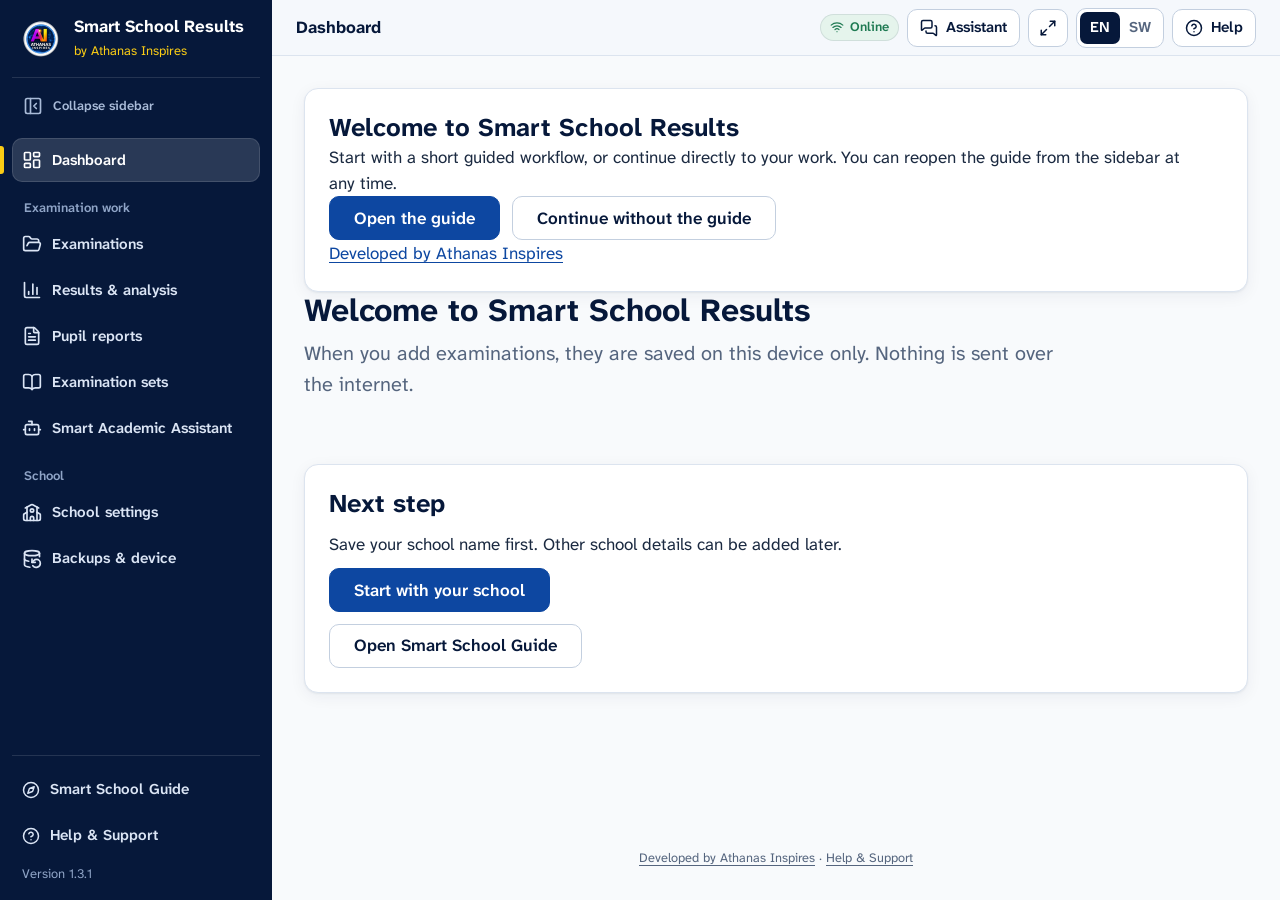
==== index.html @ 4a346f68 "Add files via upload" ====
<!doctype html>
<html lang="en">
  <head>
    <meta charset="UTF-8" />
    <meta name="viewport" content="width=device-width, initial-scale=1.0" />
    <meta name="description" content="Turn examination marks into accurate results, class analysis and printable pupil reports. Works offline; data stays on this device." />
    <meta name="theme-color" content="#06183A" />
    <link rel="icon" href="./favicon.svg" type="image/svg+xml" />
    <link rel="icon" href="./favicon-48x48.png" sizes="48x48" type="image/png" />
    <link rel="apple-touch-icon" href="./apple-touch-icon.png" />
    <title>Smart School Results by Athanas Inspires</title>
    <script type="module" crossorigin src="./assets/index-DyrQW8GM.js"></script>
    <link rel="modulepreload" crossorigin href="./assets/rolldown-runtime-COiEfhsA.js">
    <link rel="modulepreload" crossorigin href="./assets/jsx-runtime-CldxteV5.js">
    <link rel="modulepreload" crossorigin href="./assets/import-wrapper-prod-jtQInq1d.js">
    <link rel="modulepreload" crossorigin href="./assets/workspace-state-DauQl7Uv.js">
    <link rel="modulepreload" crossorigin href="./assets/preferences-nsOAQ93Y.js">
    <link rel="modulepreload" crossorigin href="./assets/text-DjQFmDVJ.js">
    <link rel="modulepreload" crossorigin href="./assets/useI18n-BalEWuts.js">
    <link rel="modulepreload" crossorigin href="./assets/chunk-OB3PAWPO-Cttlpxhf.js">
    <link rel="modulepreload" crossorigin href="./assets/createLucideIcon-DNdZxDmG.js">
    <link rel="modulepreload" crossorigin href="./assets/streams-OWVIGmXI.js">
    <link rel="modulepreload" crossorigin href="./assets/examination-policy-Co5eGCa9.js">
    <link rel="modulepreload" crossorigin href="./assets/subjects-BEHp22s2.js">
    <link rel="stylesheet" crossorigin href="./assets/index-9GU-KZ2e.css">
  <link rel="manifest" href="./manifest.webmanifest"></head>
  <body>
    <div id="root"></div>
    <noscript>Smart School Results needs JavaScript. Please enable it in your browser settings.</noscript>
  </body>
</html>
---- assets/index-9GU-KZ2e.css ----
@font-face{font-family:Atkinson Hyperlegible Next;font-style:normal;font-display:swap;font-weight:400;src:url(./atkinson-hyperlegible-next-latin-400-normal-FfmJh7DR.woff2)format("woff2"),url(./atkinson-hyperlegible-next-latin-400-normal-DPp7N0cD.woff)format("woff")}@font-face{font-family:Atkinson Hyperlegible Next;font-style:normal;font-display:swap;font-weight:600;src:url(./atkinson-hyperlegible-next-latin-600-normal-BBuhw47K.woff2)format("woff2"),url(./atkinson-hyperlegible-next-latin-600-normal-BhgCag5w.woff)format("woff")}@font-face{font-family:Atkinson Hyperlegible Next;font-style:normal;font-display:swap;font-weight:700;src:url(./atkinson-hyperlegible-next-latin-700-normal-Dpiyiu63.woff2)format("woff2"),url(./atkinson-hyperlegible-next-latin-700-normal-C2qZD_Q9.woff)format("woff")}:root{--color-ink:#06183a;--color-ink-soft:#0d47a1;--color-blue:#0d47a1;--color-blue-hover:#0a387e;--color-blue-tint:#e8f0fb;--color-paper:#f8fafc;--color-surface:#fff;--color-rule:#dce4ef;--color-rule-strong:#c3cfdf;--color-text:#1b2a41;--color-text-muted:#55657e;--color-margin:#facc15;--color-ok:#1e7a52;--color-ok-tint:#e5f4ec;--color-warn:#8f5208;--color-warn-tint:#fdf1de;--color-focus:#facc15;--font-sans:"Atkinson Hyperlegible Next", "Segoe UI", system-ui, -apple-system, sans-serif;--text-xs:.8125rem;--text-sm:.9375rem;--text-md:1.0625rem;--text-lg:1.25rem;--text-xl:1.5625rem;--text-2xl:2rem;--text-3xl:2.5rem;--leading-tight:1.2;--leading-body:1.55;--space-1:.25rem;--space-2:.5rem;--space-3:.75rem;--space-4:1rem;--space-5:1.5rem;--space-6:2rem;--space-7:3rem;--space-8:4rem;--radius-sm:6px;--radius-md:10px;--radius-lg:14px;--shadow-raised:0 1px 2px #14284b0f, 0 4px 16px #14284b0f;--shadow-overlay:0 12px 40px #14284b38;--motion-fast:.14s;--state-hover-bg:var(--color-blue-tint);--state-selected-border:var(--color-blue);--state-disabled-bg:#edf1f7;--state-disabled-text:var(--color-text-muted);--sidebar-width:272px;--header-height:56px;--content-max:1040px}*,:before,:after{box-sizing:border-box}html{-webkit-text-size-adjust:100%;-moz-text-size-adjust:100%;text-size-adjust:100%}body{background:var(--color-paper);min-height:100vh;color:var(--color-text);font-family:var(--font-sans);font-size:var(--text-md);line-height:var(--leading-body);-webkit-font-smoothing:antialiased;margin:0}h1,h2,h3,h4{color:var(--color-ink);line-height:var(--leading-tight);text-wrap:balance;margin:0;font-weight:700}p{text-wrap:pretty;margin:0}ul,ol{margin:0;padding:0}a{color:var(--color-blue);text-underline-offset:3px}a:hover{color:var(--color-blue-hover)}button{font:inherit}:focus-visible{outline:3px solid var(--color-focus);outline-offset:2px;border-radius:var(--radius-sm)}.visually-hidden{clip:rect(0 0 0 0);white-space:nowrap;border:0;width:1px;height:1px;margin:-1px;padding:0;overflow:hidden;position:absolute!important}.btn{justify-content:center;align-items:center;gap:var(--space-2);min-height:44px;padding:0 var(--space-5);border-radius:var(--radius-md);font-size:var(--text-md);cursor:pointer;white-space:nowrap;border:1px solid #0000;font-weight:600;line-height:1;text-decoration:none;display:inline-flex}.btn svg{flex:none}.btn-primary{background:var(--color-blue);color:#fff}.btn-primary:hover{background:var(--color-blue-hover);color:#fff}.btn-secondary{background:var(--color-surface);border-color:var(--color-rule-strong);color:var(--color-ink)}.btn-secondary:hover{border-color:var(--color-blue);color:var(--color-blue)}.btn-quiet{color:var(--color-ink);padding:0 var(--space-3);background:0 0}.btn-quiet:hover{background:var(--color-blue-tint);color:var(--color-ink)}.btn[disabled]{opacity:.55;cursor:not-allowed}.panel{background:var(--color-surface);border:1px solid var(--color-rule);border-radius:var(--radius-lg);padding:var(--space-5)}.panel-title{font-size:var(--text-lg);margin-bottom:var(--space-3)}.muted{color:var(--color-text-muted)}.tick-list{gap:var(--space-3);list-style:none;display:grid}.tick-list li{gap:var(--space-3);grid-template-columns:22px 1fr;align-items:start;display:grid}.tick-list svg{color:var(--color-blue);margin-top:3px}.badge{font-size:var(--text-xs);white-space:nowrap;border-radius:999px;align-items:center;gap:6px;padding:3px 10px;font-weight:600;display:inline-flex}.badge-ok{background:var(--color-ok-tint);color:var(--color-ok)}.badge-warn{background:var(--color-warn-tint);color:var(--color-warn)}.badge-planned{color:var(--color-text-muted);background:#edf1f7}.badge-info{background:var(--color-blue-tint);color:var(--color-blue-hover)}@media (prefers-reduced-motion:reduce){*,:before,:after{transition-duration:.01ms!important;animation-duration:.01ms!important}}.form-section{gap:var(--space-4);display:grid}.form-section+.form-section{margin-top:var(--space-5)}.form-section__intro{color:var(--color-text-muted);font-size:var(--text-sm);max-width:68ch;margin-top:calc(var(--space-2) * -1)}.form-grid{gap:var(--space-4);grid-template-columns:repeat(auto-fit,minmax(220px,1fr));display:grid}.field{align-content:start;gap:6px;min-width:0;display:grid}.field__label{font-weight:600;font-size:var(--text-sm);color:var(--color-ink)}.field__optional{color:var(--color-text-muted);font-weight:400}.field__hint{font-size:var(--text-xs);color:var(--color-text-muted)}.field__error{font-size:var(--text-xs);color:#b42318;font-weight:600}.input{border:1px solid var(--color-rule-strong);border-radius:var(--radius-md);background:var(--color-surface);width:100%;min-height:44px;color:var(--color-text);font:inherit;font-size:var(--text-md);padding:10px 12px}textarea.input{resize:vertical;min-height:88px;line-height:1.45}.input:hover{border-color:var(--color-blue)}.input:focus-visible{outline:3px solid var(--color-focus);outline-offset:0;border-color:var(--color-blue)}.input[aria-invalid=true]{background:#fff8f7;border-color:#b42318}.choice-row{gap:var(--space-2);flex-wrap:wrap;display:flex}.choice{align-items:center;gap:var(--space-2);min-height:44px;padding:0 var(--space-4);border:1px solid var(--color-rule-strong);border-radius:var(--radius-md);background:var(--color-surface);cursor:pointer;font-weight:600;font-size:var(--text-sm);display:inline-flex}.choice:has(input:checked){border-color:var(--color-blue);background:var(--color-blue-tint);color:var(--color-ink)}.choice input{accent-color:var(--color-blue);width:18px;height:18px;margin:0}.btn-danger{color:#fff;background:#b42318}.btn-danger:hover{color:#fff;background:#912018}.btn-small{min-height:36px;padding:0 var(--space-3);font-size:var(--text-sm)}.form-actions{gap:var(--space-3);flex-wrap:wrap;align-items:center;display:flex}.notice{gap:var(--space-3);padding:var(--space-3) var(--space-4);border-radius:var(--radius-md);font-size:var(--text-sm);align-items:flex-start;display:flex}.notice svg{flex:none;margin-top:2px}.notice-error{color:#912018;background:#fef3f2;border:1px solid #fecdca}.notice-ok{background:var(--color-ok-tint);color:var(--color-ok)}.notice-info{background:var(--color-blue-tint);color:var(--color-ink)}.stack{gap:var(--space-5);display:grid}.chip{text-align:left;min-height:44px;padding:var(--space-2) var(--space-4);border:1px solid var(--color-rule-strong);background:var(--color-surface);color:var(--color-ink);font-weight:600;font-size:var(--text-sm);cursor:pointer;border-radius:999px;justify-content:center;align-items:center;display:inline-flex}.assistant__suggestions .chip{min-height:36px;font-size:var(--text-xs)}.chip:hover{border-color:var(--color-blue)}.chip[aria-pressed=true]{background:var(--color-blue);border-color:var(--color-blue);color:#fff}.notice-warn{background:var(--color-warn-tint);color:var(--color-warn)}@media screen{.btn,.chip,.choice,.input,.cell-input{transition:background-color .12s,border-color .12s,color .12s,box-shadow .12s}.btn-primary:not(:disabled):is(:hover,:focus-visible),.btn-danger:not(:disabled):is(:hover,:focus-visible){box-shadow:0 2px 6px #14284b29}.btn-secondary:not(:disabled):is(:hover,:focus-visible){background:var(--color-blue-tint);border-color:var(--color-blue);color:var(--color-ink)}.panel{box-shadow:var(--shadow-raised)}.badge{box-shadow:inset 0 0 0 1px #14284b1a}.chip[aria-pressed=true]{box-shadow:inset 0 0 0 1px}.choice:has(input:checked){box-shadow:inset 0 0 0 1px}.input:is(:disabled,[readonly]),.btn:disabled{opacity:1;border-color:var(--color-rule-strong);color:var(--color-text-muted);box-shadow:none;background:#edf1f7}.input:disabled,.btn:disabled{cursor:not-allowed}.input[readonly]{cursor:default}.input[aria-invalid=true],.cell-input[aria-invalid=true]{box-shadow:inset 3px 0 #b42318}.notice-error,.notice-warn{box-shadow:inset 3px 0}.data-table tbody tr:is(:hover,:focus-within) td{background-color:var(--color-blue-tint)}}@media screen and (prefers-reduced-motion:reduce){.btn,.chip,.choice,.input,.cell-input,.sidebar__link,.sidebar__guide,.sidebar__toggle{transition:none!important}}@media screen{.sidebar__byline{color:#facc15;font-size:var(--text-xs);margin-top:.3rem}.sidebar__brand .product-brand{object-fit:contain;flex:0 0 42px}.btn-primary{color:#fff;background:#0d47a1;border-color:#0d47a1}.input:focus-visible,.cell-input:focus-visible{outline-offset:2px;outline:2px solid #0d47a1}.sidebar__link.active,.sidebar__guide.active{background:#0d47a1}}.school-heading-line-wrap{min-width:0;max-width:100%}.school-heading-line{white-space:nowrap;min-width:0;max-width:100%;display:block;overflow-wrap:normal!important}.backup-export-caution{color:var(--color-text-muted);margin-top:.3rem;font-weight:400;display:block}@media (prefers-reduced-motion:reduce){.spin{animation:none!important}}@media screen{:is(.btn,.chip,.choice,.analysis__tab,.language-switch__option,.exam-context__reports>summary,.sidebar__link,.sidebar__guide,.sidebar__toggle){touch-action:manipulation;-webkit-tap-highlight-color:transparent}:is(.analysis__tab,.language-switch__option){transition:background-color var(--motion-fast) ease,border-color var(--motion-fast) ease,color var(--motion-fast) ease}:is(.btn,.chip,.language-switch__option):not(:disabled):active{transform:translateY(1px)}.btn-quiet:not(:disabled):active,.analysis__tab:active{background:var(--state-hover-bg)}.sidebar__link:active,.sidebar__guide:active,.sidebar__toggle:active{background:#ffffff29}.language-switch__option:not([aria-pressed=true]):hover{background:var(--state-hover-bg);color:var(--color-ink)}.chip[aria-pressed=true]:not(:disabled):hover{background:var(--color-blue-hover);border-color:var(--color-blue-hover);color:#fff}.analysis__tab:not([aria-selected=true]):hover{border-bottom-color:var(--color-rule-strong)}.analysis__tab:focus-visible{outline-offset:-3px}.exam-context__reports[open]>summary,.app-header__more-toggle[aria-expanded=true]{background:var(--state-hover-bg);border-color:var(--state-selected-border)}:is(.chip,.analysis__tab,.language-switch__option):disabled{background:var(--state-disabled-bg);border-color:var(--color-rule-strong);color:var(--state-disabled-text);box-shadow:none;cursor:not-allowed}.choice:has(input:disabled){background:var(--state-disabled-bg);border-color:var(--color-rule-strong);color:var(--state-disabled-text);box-shadow:none;cursor:not-allowed}.btn[aria-busy=true]{cursor:progress}.language-switch__option:focus-visible{outline-offset:1px}}@media screen and (prefers-reduced-motion:reduce){:is(.btn,.chip,.language-switch__option):active{transform:none!important}:is(.analysis__tab,.language-switch__option){transition:none!important}}@media screen{.disclosure-marker>summary{list-style:none}.disclosure-marker>summary::-webkit-details-marker{display:none}.disclosure-marker>summary:before{content:"";width:.5rem;height:.5rem;transition:transform var(--motion-fast) ease;border-bottom:2px solid;border-right:2px solid;flex:none;margin-right:.15rem;transform:rotate(-45deg)}.disclosure-marker[open]>summary:before{transform:rotate(45deg)}}@media screen and (prefers-reduced-motion:reduce){.disclosure-marker>summary:before{transition:none!important}}@media print{:is(.report__table,.academic-table,.sheet-table,.master-table,.master-analysis-table,.results-table) :is(th,td){overflow-wrap:break-word;-webkit-hyphens:none;hyphens:none;word-break:normal}:is(.report__table,.academic-table,.sheet-table,.master-table,.master-analysis-table,.results-table) :is(td.num,td.rank,td.grade,td.position,td.sn){white-space:nowrap}}.danger-zone{margin-top:var(--space-5);border:1px solid #dcbbbb}.danger-zone>h2{color:#912c27}.danger-zone__option{border-top:1px solid var(--color-border);padding-top:var(--space-4);margin-top:var(--space-4);gap:var(--space-3);display:grid}.danger-zone__option .btn{white-space:normal;text-align:left;justify-self:start}.reset-dialog{width:min(680px,100%);max-height:calc(100dvh - 2rem);overflow-y:auto}.reset-dialog__content{gap:var(--space-3);min-width:0;display:grid}.reset-summary{gap:.3rem;display:grid}.reset-summary>div{justify-content:space-between;gap:1rem;display:flex}.reset-summary dd{margin:0;font-weight:700}.reset-ack{align-items:flex-start;gap:.7rem;display:flex}.reset-ack input{flex:none;width:1.2rem;height:1.2rem;margin-top:.3rem}.reset-dialog .form-actions{background:var(--color-surface);padding:.7rem 0;position:sticky;bottom:0}.reset-dialog .btn{white-space:normal}.workspace-block{align-content:center;justify-items:start;gap:1rem;max-width:680px;min-height:100dvh;margin:auto;padding:2rem;display:grid}@media print{.danger-zone,.reset-notice{display:none!important}}.help-layer{z-index:50;position:fixed;inset:0}.help-layer__backdrop{background:#14284b59;position:absolute;inset:0}.help-panel{background:var(--color-surface);width:min(420px,100%);box-shadow:var(--shadow-overlay);padding:var(--space-5);align-content:start;gap:var(--space-5);animation:.16s ease-out help-in;display:grid;position:absolute;top:0;bottom:0;right:0;overflow-y:auto}.help-panel__header{justify-content:space-between;align-items:center;display:flex}.help-panel__header h2{font-size:var(--text-xl)}.help-panel__close{min-height:40px}.help-panel__section{gap:var(--space-3);padding-top:var(--space-4);border-top:1px solid var(--color-rule);display:grid}.help-panel__section h3{font-size:var(--text-md)}@keyframes help-in{0%{opacity:0;transform:translate(24px)}}.confirm-layer{padding:var(--space-4);place-items:center;display:grid}.confirm-dialog{background:var(--color-surface);border-radius:var(--radius-lg);width:min(480px,100%);box-shadow:var(--shadow-overlay);padding:var(--space-5);gap:var(--space-3);display:grid;position:relative}.confirm-dialog h2{font-size:var(--text-xl)}.confirm-dialog__icon{color:#b42318;background:#fef3f2;border-radius:12px;place-items:center;width:44px;height:44px;display:grid}.confirm-dialog__actions{margin-top:var(--space-2);justify-content:flex-end}.confirm-dialog--ok .confirm-dialog__icon{background:var(--color-ok-tint);color:var(--color-ok)}.release-notes__items{gap:var(--space-1);margin:0;padding-left:1.25rem;display:grid}@media screen{.exam-context{box-shadow:0 1px 3px #14284b0d}.exam-context__nav [aria-current=page]{box-shadow:inset 0 0 0 1px var(--color-blue)}.app-shell__sidebar{transition-property:transform}.exam-context{background:var(--color-surface);border:1px solid var(--color-rule);border-radius:var(--radius-md);gap:.5rem;min-width:0;margin-bottom:1rem;padding:1rem;display:grid}.exam-context__identity{overflow-wrap:anywhere;font-weight:700}.exam-context__crumb,.exam-context .muted{font-size:var(--text-sm)}.exam-context__nav{flex-wrap:wrap;align-items:flex-start;gap:.5rem;display:flex}.exam-context__nav [aria-current=page]{border-color:var(--color-blue);background:var(--color-blue-tint)}.exam-context__reports{position:relative}.exam-context__reports summary{cursor:pointer;list-style:none}.exam-context__reports>div{border:1px solid var(--color-rule);border-radius:var(--radius-md);background:#fff;gap:.6rem;margin-top:.4rem;padding:1rem;display:grid}.exam-context__mobile{display:none}.return-task{margin:0 0 1rem}.next-action{gap:.7rem;margin-bottom:1rem;display:grid}.next-action>.btn{justify-self:start}.print-scope{gap:.7rem;margin-bottom:1rem;display:grid}.saved-list,.saved-item,.saved-item__main,.saved-item__actions{min-width:0;max-width:100%}.saved-item__main{overflow-wrap:anywhere;flex:210px}.saved-item__actions{flex-wrap:wrap}.btn{white-space:normal;overflow-wrap:anywhere;text-align:center;max-width:100%;padding-top:.5rem;padding-bottom:.5rem;line-height:1.35}.form-actions,.choice-row,.app-header__tools,.app-main__inner,.panel,.reports,.reports__preview,.reports__controls,.reports__preview>*,.form-grid>*{min-width:0}.report-preview-scroll{min-width:0;max-width:100%;overflow-x:auto}.report-preview-scroll .report-pages{justify-content:start}.reports__quality,.reports__exam,.reports__behaviour-tools{overflow-wrap:anywhere;max-width:100%}.reports__group,.reports__pair,.reports__resolve{min-width:0}.reports__preview .input,.reports__controls .input{min-width:0;max-width:100%}.confirm-dialog{max-height:calc(100dvh - 2rem);overflow:auto}.banner{flex-wrap:wrap}.dashboard .panel+.panel{margin-top:1rem}@media (max-width:560px){.app-header__tools{margin-left:auto}.app-header{gap:.4rem;padding-left:.6rem;padding-right:.6rem}.exam-context__nav{display:none}.exam-context__mobile{font-size:var(--text-sm);gap:.4rem;display:grid}.saved-item{padding:1rem}.form-actions .btn{flex-shrink:1}}@media (max-width:380px){.app-header [data-testid=connection-status] .connection-label{clip:rect(0,0,0,0);width:1px;height:1px;position:absolute;overflow:hidden}.app-header [data-testid=connection-status]{padding:.5rem}}.exam-context{gap:.55rem;margin-bottom:.6rem;padding:.8rem 1rem}.exam-context__top{justify-content:space-between;align-items:center;gap:1rem;display:flex}.exam-context__identity{font-size:var(--text-lg);margin:0;line-height:1.25}.exam-context__change,.exam-context__scope{font-size:var(--text-xs);white-space:nowrap}.exam-context__scope{color:var(--color-text-muted);align-self:center;margin-right:auto}.exam-context__nav{align-items:center;gap:.4rem}.exam-context__reports>div{z-index:15;min-width:220px;box-shadow:var(--shadow-overlay);position:absolute;right:0}.page-header--workspace{justify-content:flex-end;align-items:center;gap:.5rem;margin:0 0 .65rem}.page-header--workspace:has(:not(.page-header__aside)){min-height:0}.page-header--workspace .page-header__text{position:absolute}.examination-workspace .form-section{padding:var(--space-4)}.examination-workspace .form-section+.form-section{margin-top:var(--space-4)}.processing-status{color:var(--color-blue);font-size:var(--text-sm);background:var(--color-blue-tint);border-radius:var(--radius-sm);align-items:center;gap:.5rem;padding:.5rem .7rem;display:flex}@media (max-width:560px){.exam-context__top{align-items:flex-start}.exam-context__identity{font-size:1rem}.exam-context__change{white-space:normal}.page-header--workspace .btn{font-size:var(--text-xs)}}}@media print{.processing-status,.product-brand{display:none!important}}.empty-state{justify-items:start;gap:var(--space-3);padding:var(--space-6);border:1.5px dashed var(--color-rule-strong);border-radius:var(--radius-lg);background:var(--color-surface);display:grid}.empty-state__icon{background:var(--color-blue-tint);width:48px;height:48px;color:var(--color-blue);border-radius:12px;place-items:center;display:grid}.empty-state__title{font-size:var(--text-lg)}.empty-state__body{color:var(--color-text-muted);max-width:60ch}.empty-state__action{margin-top:var(--space-2)}.page-header{justify-content:space-between;align-items:flex-end;gap:var(--space-4);margin-bottom:var(--space-6);flex-wrap:wrap;display:flex}.page-header h1{font-size:var(--text-2xl)}.page-header__description{margin-top:var(--space-2);color:var(--color-text-muted);font-size:var(--text-lg);max-width:62ch}.saved__message{margin-bottom:var(--space-4)}.saved-list{gap:var(--space-3);list-style:none;display:grid}.saved-item{justify-content:space-between;align-items:center;gap:var(--space-3);padding:var(--space-4) var(--space-5);background:var(--color-surface);border:1px solid var(--color-rule);border-left:4px solid var(--color-margin);border-radius:var(--radius-md);flex-wrap:wrap;display:flex}.saved-item__main{gap:4px;min-width:0;display:grid}.saved-item__title{font-size:var(--text-md)}.saved-item__title a{color:var(--color-ink);text-decoration:none}.saved-item__title a:hover{color:var(--color-blue);text-decoration:underline}.saved-item__meta{gap:var(--space-1) var(--space-4);font-size:var(--text-sm);color:var(--color-text-muted);flex-wrap:wrap;display:flex}.saved-item__actions{gap:var(--space-2);display:flex}.banner{align-items:center;gap:var(--space-3);padding:var(--space-3) var(--space-5);font-size:var(--text-sm);border-bottom:1px solid var(--color-rule);display:flex}.banner svg{flex:none}.banner p{flex:1}.banner-warn{background:var(--color-warn-tint);color:var(--color-warn)}.banner-info{background:var(--color-blue-tint);color:var(--color-ink)}.banner-actions{gap:var(--space-2);flex-wrap:wrap;display:flex}.banner .btn{min-height:36px;padding:0 var(--space-4);font-size:var(--text-sm)}.language-switch{border:1px solid var(--color-rule-strong);border-radius:var(--radius-md);background:var(--color-surface);padding:3px;display:inline-flex}.language-switch__option{min-width:40px;min-height:32px;color:var(--color-text-muted);font-size:var(--text-sm);cursor:pointer;background:0 0;border:0;border-radius:7px;font-weight:600}.language-switch__option[aria-pressed=true]{background:var(--color-ink);color:#fff}.ask-composer{gap:var(--space-2);min-width:0;display:grid;container-type:inline-size}.ask-composer__label{color:var(--color-ink);font-weight:600}.ask-composer__row{align-items:stretch;gap:var(--space-2);min-width:0;display:flex}.ask-composer__input{flex:12rem;min-width:0}.ask-composer .ask-composer__submit{min-width:6.5rem;min-height:44px;padding-inline:var(--space-4);white-space:nowrap;overflow-wrap:normal;word-break:keep-all;flex:none}.ask-composer__submit-text{white-space:nowrap}@container (width<=26rem){.ask-composer__row{flex-direction:column}.ask-composer__input{flex:none}.ask-composer .ask-composer__submit{width:100%}}@supports not (container-type:inline-size){@media (max-width:480px){.ask-composer__row{flex-direction:column}.ask-composer__input{flex:none}.ask-composer .ask-composer__submit{width:100%}}}:root{--assistant-width:clamp(360px, 30vw, 480px)}.assistant-panel{--assistant-font:.875rem;top:var(--header-height);z-index:45;gap:var(--space-2);width:min(var(--assistant-width), 100vw);padding:var(--space-3) var(--space-4) var(--space-4);background:var(--color-surface);border-left:1px solid var(--color-rule-strong);box-shadow:var(--shadow-overlay);overscroll-behavior:contain;animation:assistant-in var(--motion-fast) ease-out;flex-direction:column;display:flex;position:fixed;bottom:0;right:0;overflow:hidden auto}.assistant-panel:focus{outline:none}.assistant-panel--full{z-index:110;width:100vw;padding:var(--space-3);border-left:0;top:0}@media (min-width:1280px){body:has(.assistant-panel:not(.assistant-panel--full)) .app-shell__body{margin-right:var(--assistant-width)}}.assistant-panel__header{align-items:flex-start;gap:var(--space-2);display:flex}.assistant-panel__mark{background:var(--color-ink);color:#fff;border-radius:50%;flex:none;place-items:center;width:32px;height:32px;margin-top:2px;display:inline-grid}.assistant-panel__title{flex:auto;min-width:0}.assistant-panel__title h2{font-size:var(--text-md);margin:0;line-height:1.25}.assistant-panel__context{font-size:var(--text-xs);color:var(--color-ink-soft);overflow-wrap:anywhere;margin:1px 0 0;font-weight:600;line-height:1.3}.assistant-panel__badge{color:var(--color-text-muted);margin:1px 0 0;font-size:.75rem;line-height:1.3}.assistant-panel__icon{flex:none;justify-content:center;min-width:44px;min-height:44px;padding:0}.assistant-panel__close{min-width:44px;min-height:44px}.assistant-panel__views{border-radius:var(--radius-md);background:var(--color-blue-tint);grid-template-columns:repeat(3,minmax(0,1fr));gap:2px;padding:3px;display:grid}.assistant-panel__view{justify-content:center;align-items:center;gap:var(--space-1);min-height:40px;padding:2px var(--space-1);border-radius:calc(var(--radius-md) - 2px);color:var(--color-text);font:inherit;font-size:var(--text-xs);text-align:center;cursor:pointer;background:0 0;border:1px solid #0000;line-height:1.15;display:inline-flex}.assistant-panel__view svg{flex:none}.assistant-panel__view:hover{background:#fff9}.assistant-panel__view[aria-pressed=true]{border-color:var(--state-selected-border);background:var(--color-surface);font-weight:700;box-shadow:0 1px 2px #14284b1f}.assistant-panel__unsaved{color:var(--color-warn);font-weight:600;display:block}.assistant-panel__status{align-items:center;gap:var(--space-2);font-size:var(--text-sm);flex-wrap:wrap;margin:0;display:flex}.assistant-panel__status>span{flex:12rem}.assistant-panel__log{overscroll-behavior:contain;gap:var(--space-3);min-height:8rem;padding:var(--space-2) var(--space-1);flex-direction:column;flex:auto;display:flex;overflow-y:auto}.assistant-panel__pane{align-content:start;gap:var(--space-4);padding:var(--space-1);flex:auto;display:grid;overflow-y:auto}.assistant-panel__pane h3{margin:0 0 var(--space-2);font-size:var(--text-md)}.assistant-panel__suggestions{gap:var(--space-1);align-items:flex-start;min-width:0;display:flex}.assistant-panel__chips{gap:var(--space-2);flex-wrap:wrap;flex:auto;min-width:0;padding:2px;display:flex}.assistant-panel__chips .chip{min-height:36px;padding:var(--space-1) var(--space-3);font-size:var(--assistant-font);white-space:normal;text-align:left}.assistant-panel__chips-hide{flex:none;justify-content:center;min-width:36px;padding:0}.assistant-memory__check{margin-bottom:var(--space-2)}.assistant-panel__tools{gap:0 var(--space-1);padding-top:var(--space-1);flex-wrap:wrap;align-items:center;display:flex}.assistant-panel__tools .btn-small{padding:0 var(--space-2);font-size:var(--text-xs);gap:var(--space-1)}.assistant-panel__composer{margin-top:auto}.assistant-panel--text-s{--assistant-font:.8125rem}.assistant-panel--text-m{--assistant-font:.875rem}.assistant-panel--text-l{--assistant-font:1rem}.assistant-msg{max-width:100%;font-size:var(--assistant-font);overflow-wrap:anywhere;line-height:1.5}.assistant-msg p{margin:0}.assistant-msg--user{max-width:85%;padding:var(--space-2) var(--space-3);background:var(--color-blue-tint);white-space:pre-wrap;border-radius:16px 16px 4px;align-self:flex-end}.assistant-msg:not(.assistant-msg--user){padding:var(--space-2) var(--space-3);border:1px solid var(--color-rule);border-left:3px solid var(--color-rule-strong);background:var(--color-surface);border-radius:4px 16px 16px;align-self:stretch;margin-left:28px;position:relative;box-shadow:0 1px 2px #14284b0f}.assistant-msg__icon{background:var(--color-ink);color:#fff;border-radius:50%;place-items:center;width:22px;height:22px;display:inline-grid;position:absolute;top:4px;left:-30px}.assistant-msg--done{border-left-color:var(--color-ok)!important}.assistant-msg--unsupported,.assistant-msg--notice{border-left-color:var(--color-warn)!important}.assistant-msg__lines{margin:var(--space-2) 0 0;padding-left:var(--space-5);gap:var(--space-1);display:grid}.assistant-msg__options{gap:var(--space-2);margin-top:var(--space-2);display:grid}.assistant-option{align-items:center;gap:var(--space-3);width:100%;min-height:44px;padding:var(--space-2) var(--space-3);text-align:left;font:inherit;border:1px solid var(--color-rule-strong);border-radius:var(--radius-md);background:var(--color-surface);color:var(--color-text);cursor:pointer;transition:background var(--motion-fast), border-color var(--motion-fast);display:flex}.assistant-option:hover:not(:disabled){background:var(--state-hover-bg);border-color:var(--state-selected-border)}.assistant-option:disabled{background:var(--state-disabled-bg);color:var(--state-disabled-text);cursor:default}.assistant-option__letter{background:var(--color-ink);color:#fff;width:28px;height:28px;font-weight:700;font-size:var(--text-sm);border-radius:50%;flex:none;place-items:center;display:inline-grid}.assistant-option:disabled .assistant-option__letter{background:var(--color-text-muted)}.assistant-msg__actions,.assistant-msg__suggestions{gap:var(--space-2);margin-top:var(--space-2);flex-wrap:wrap;display:flex}.assistant-msg__actions .btn{min-height:44px}.assistant-msg__note{font-size:var(--text-sm);color:var(--color-text-muted);margin-top:var(--space-2)!important}.assistant-msg__unavailable{font-size:var(--text-sm);color:var(--color-text-muted)}.assistant-academic{gap:var(--space-2);margin-top:var(--space-2);padding:var(--space-2);border:1px solid var(--color-rule);border-radius:var(--radius-md);background:var(--color-paper);display:grid}.assistant-academic__stamp{font-size:var(--text-xs);color:var(--color-text-muted)}.assistant-academic__outdated{align-items:center;gap:var(--space-2);padding:var(--space-2);border-radius:var(--radius-sm);background:var(--color-warn-tint);color:var(--color-warn);font-size:var(--text-sm);flex-wrap:wrap;font-weight:600;display:flex}.assistant-academic__label{font-size:var(--text-xs);letter-spacing:.02em;text-transform:uppercase;color:var(--color-ink-soft);font-weight:700}.assistant-academic__summary{font-weight:600}.assistant-academic__detail{font-size:var(--text-sm)}.assistant-academic summary{cursor:pointer;min-height:32px;font-size:var(--text-sm);color:var(--color-blue);font-weight:600}.assistant-academic__table{max-width:100%;overflow-x:auto}.assistant-academic__table table{width:100%;font-size:.93em}.assistant-msg :is(th,td){white-space:normal;overflow-wrap:anywhere;padding:4px 6px}.assistant-academic__explain ul{margin:var(--space-1) 0 0;padding-left:var(--space-5);font-size:var(--text-sm)}.assistant-history{gap:var(--space-2);margin:0;padding:0;list-style:none;display:grid}.assistant-history>li{gap:var(--space-2);padding:var(--space-3);border:1px solid var(--color-rule);border-radius:var(--radius-md);overflow-wrap:anywhere;display:grid}.assistant-history .badge{margin-left:var(--space-2)}.assistant-legacy ul{padding-left:var(--space-5);font-size:var(--text-sm)}.assistant-memory__group{gap:var(--space-2);margin:var(--space-3) 0 0;padding:var(--space-3);border:1px solid var(--color-rule);border-radius:var(--radius-md);display:grid}.assistant-memory__group legend{padding:0 var(--space-1);font-weight:700}.app-header .app-header__assistant{min-height:38px;padding:0 var(--space-3);font-size:var(--text-sm);white-space:nowrap;position:relative}.app-header__assistant[aria-expanded=true]{border-color:var(--state-selected-border);background:var(--color-blue-tint)}.app-header__assistant-dot{background:var(--color-blue);width:9px;height:9px;box-shadow:0 0 0 2px var(--color-surface);border-radius:50%;position:absolute;top:4px;right:4px}@media (max-width:720px){.app-header .app-header__assistant{justify-content:center;min-width:44px;min-height:44px;padding:0}.app-header__assistant-label{clip:rect(0 0 0 0);white-space:nowrap;width:1px;height:1px;position:absolute;overflow:hidden}}@keyframes assistant-in{0%{opacity:.6;transform:translate(16px)}to{opacity:1;transform:none}}@media (prefers-reduced-motion:reduce){.assistant-panel{animation:none}.assistant-option{transition:none}}@media print{.assistant-panel,.app-header__assistant{display:none!important}.app-shell__body{margin-right:0!important}}.assistant-panel__composer .ask-composer__label{clip:rect(0 0 0 0);white-space:nowrap;width:1px;height:1px;position:absolute;overflow:hidden}@container (width<=26rem){.assistant-panel__composer .ask-composer__row{flex-direction:row}.assistant-panel__composer .ask-composer__input{flex:8rem}.assistant-panel__composer.ask-composer .ask-composer__submit{width:auto;min-width:5.5rem}}@container (width<=17rem){.assistant-panel__composer .ask-composer__row{flex-direction:column}.assistant-panel__composer.ask-composer .ask-composer__submit{width:100%}}@media (max-height:560px){.assistant-panel__log{flex:none;min-height:14rem;max-height:none;overflow:visible}}.typewriter-rest{color:#0000}@media (forced-colors:active){.typewriter-rest{color:canvas}}.assistant-msg__skip{margin-top:var(--space-1)}.assistant-msg--busy{align-items:center;gap:var(--space-2);color:var(--color-text-muted);font-size:var(--text-sm);display:flex}.assistant-msg__notes{margin:var(--space-2) 0 0;padding-left:var(--space-5);font-size:var(--text-sm);color:var(--color-warn)}.assistant-panel__hint{font-size:var(--text-xs);color:var(--color-text-muted);margin:0}.assistant-chip{flex:none;align-items:center;display:inline-flex}.assistant-chip .chip{border-top-right-radius:0;border-bottom-right-radius:0}.assistant-chip__dismiss{border:1px solid var(--color-rule-strong);background:var(--color-surface);min-width:28px;min-height:36px;color:var(--color-text-muted);cursor:pointer;border-left:0;border-radius:0 999px 999px 0;place-items:center;display:inline-grid}.assistant-chip__dismiss:hover{background:var(--state-hover-bg)}.assistant-academic__badge,.assistant-insight__basis{padding:var(--space-1) var(--space-2);border-radius:var(--radius-sm);background:var(--color-blue-tint);color:var(--color-ink-soft);font-size:var(--text-xs);margin:0;font-weight:700}.assistant-insight--hypothetical .assistant-insight__basis,.assistant-insight--forecast .assistant-insight__basis{background:var(--color-warn-tint);color:var(--color-warn)}.assistant-academic__uncertain{font-size:var(--text-xs);color:var(--color-warn);margin:0}.assistant-academic__tools{gap:var(--space-1);flex-wrap:wrap;display:flex}.assistant-insight{gap:var(--space-2);margin-top:var(--space-2);padding:var(--space-3);border:1px solid var(--color-rule);border-radius:var(--radius-md);background:var(--color-paper);display:grid}.assistant-insight--hypothetical{border-style:dashed;border-color:var(--color-warn)}.assistant-insight--forecast{border-style:dashed}.assistant-insight__title{margin:0;font-weight:700}.assistant-insight__list{padding-left:var(--space-5);gap:var(--space-1);font-size:var(--text-sm);margin:0;display:grid}.assistant-insight details summary{cursor:pointer;min-height:32px;font-size:var(--text-sm);color:var(--color-blue);font-weight:600}.assistant-academic__table caption{text-align:left;font-size:var(--text-xs);color:var(--color-text-muted);padding-bottom:var(--space-1)}.assistant-resource{gap:var(--space-2);margin-top:var(--space-2);display:grid}.assistant-resource__hit{padding:var(--space-2) var(--space-3);border-left:3px solid var(--color-blue);background:var(--color-paper);border-radius:var(--radius-sm)}.assistant-resource__excerpt{margin:0}.assistant-resource__cite{margin:var(--space-1) 0 0;font-size:var(--text-xs);color:var(--color-text-muted)}.assistant-import{gap:var(--space-2);padding:var(--space-3);border:1px solid var(--color-rule-strong);border-radius:var(--radius-md);display:grid}.assistant-import h3{margin:0}.assistant-import__reasons{margin:var(--space-1) 0 0;padding-left:var(--space-5);font-size:var(--text-xs);color:var(--color-warn);overflow-wrap:anywhere}.insight-chart{margin:0}.insight-chart svg{width:100%;height:auto;max-height:220px}.insight-chart__grid{stroke:var(--color-rule);stroke-width:1px}.insight-chart__tick{fill:var(--color-text-muted);font-size:9px}.insight-chart figcaption{gap:var(--space-1);font-size:var(--text-xs);display:grid}.insight-chart__title{font-weight:700}.insight-chart__legend{gap:var(--space-2);flex-wrap:wrap;display:flex}.insight-chart__legend i{vertical-align:-1px;border-radius:2px;width:10px;height:10px;margin-right:4px;display:inline-block}.assistant-workspace-links{gap:var(--space-2);margin-bottom:var(--space-4);flex-wrap:wrap;display:flex}.assistant-msg__image{margin:.5rem 0}.assistant-msg__image img{max-width:100%;height:auto;max-height:200px;display:block}.assistant-msg__image figcaption{font-size:.85rem}.assistant-panel__log{background:var(--color-paper);border-radius:var(--radius-md);padding:var(--space-3) var(--space-2)}.assistant-msg--busy,.assistant-msg--notice{font-size:var(--assistant-font)}.app-shell{grid-template-columns:var(--sidebar-width) minmax(0, 1fr);min-height:100vh;display:grid}.skip-link{left:var(--space-4);z-index:100;padding:var(--space-2) var(--space-4);background:var(--color-ink);color:#fff;border-radius:var(--radius-md);position:absolute;top:-100px}.skip-link:focus{top:var(--space-3);color:#fff}.app-shell__sidebar{background:var(--color-ink);color:#dbe5f5;height:100vh;position:sticky;top:0;overflow-y:auto}.app-shell__menu-close{display:none}.sidebar{min-height:100%;padding:var(--space-4) var(--space-3);flex-direction:column;display:flex}.sidebar__brand{align-items:center;gap:var(--space-3);min-width:0;padding:0 var(--space-2) var(--space-4);border-bottom:1px solid #ffffff1f;display:flex}.sidebar__brand-text{min-width:0}.sidebar__name{color:#fff;font-weight:700;font-size:var(--text-md);line-height:1.2}.sidebar__tagline{font-size:var(--text-xs);color:#a9bbd8;line-height:1.3}.sidebar__nav{padding-top:var(--space-3);flex:1}.sidebar__group+.sidebar__group{margin-top:var(--space-3)}.sidebar__group ul{gap:2px;list-style:none;display:grid}.sidebar__group-title{padding:var(--space-1) var(--space-3);font-size:var(--text-xs);color:#8fa4c6;font-weight:600}.sidebar__link,.sidebar__guide{border-radius:var(--radius-md);color:#dbe5f5;min-width:0;min-height:44px;font-size:var(--text-sm);align-items:center;gap:10px;padding:6px 10px;font-weight:600;line-height:1.25;text-decoration:none;display:flex;position:relative}.sidebar svg{flex-shrink:0}.sidebar__link:hover,.sidebar__guide:hover{color:#fff;background:#ffffff14}.sidebar__link.active,.sidebar__guide.active{color:#fff;background:#ffffff24}.sidebar__link.active:before,.sidebar__guide.active:before{content:"";background:var(--color-margin);border-radius:0 3px 3px 0;width:4px;position:absolute;top:8px;bottom:8px;left:-12px}.sidebar__label{overflow-wrap:break-word;-webkit-hyphens:manual;hyphens:manual;flex:1;min-width:0}.sidebar__footer{padding-top:var(--space-3);border-top:1px solid #ffffff1f;gap:2px;display:grid}.sidebar__version{padding:var(--space-1) 10px 0;font-size:var(--text-xs);color:#8fa4c6}.app-shell__body{flex-direction:column;min-width:0;display:flex}.app-header{z-index:20;align-items:center;gap:var(--space-3);min-height:var(--header-height);padding:var(--space-1) var(--space-5);-webkit-backdrop-filter:blur(8px);backdrop-filter:blur(8px);border-bottom:1px solid var(--color-rule);background:#f5f8fceb;display:flex;position:sticky;top:0}.app-header__menu{display:none}.app-header__title{min-width:0;color:var(--color-ink);font-weight:700;font-size:var(--text-md);text-overflow:ellipsis;white-space:nowrap;flex:1;overflow:hidden}.app-header__tools,.app-header__inline{align-items:center;gap:var(--space-2);min-width:0;display:flex}.app-header .app-header__help{min-height:38px;padding:0 var(--space-3);font-size:var(--text-sm);white-space:nowrap;overflow-wrap:normal}.app-header__more{display:none;position:relative}.app-header .app-header__more-toggle{min-width:44px;min-height:40px;padding:0 var(--space-2);font-size:var(--text-xs);white-space:nowrap;gap:4px}.app-header__more-code{font-weight:700}.app-header__more-panel{z-index:25;gap:var(--space-2);min-width:180px;padding:var(--space-3);background:var(--color-surface);border:1px solid var(--color-rule-strong);border-radius:var(--radius-md);box-shadow:var(--shadow-overlay);display:grid;position:absolute;top:calc(100% + 6px);right:0}.app-header__more-panel .language-switch{justify-content:stretch}.app-header__more-panel .language-switch__option{flex:1;min-height:40px}.app-header .app-header__more-help{white-space:nowrap;justify-content:flex-start;min-height:40px}.app-main{flex:1}.app-main:focus,.app-main:focus-visible{outline:none}.app-main__inner{max-width:var(--content-max);padding:var(--space-6) var(--space-6) var(--space-8);margin:0 auto}@media (max-width:960px){.app-shell{grid-template-columns:1fr}.app-shell__sidebar{width:min(var(--sidebar-width), 86vw);z-index:40;visibility:hidden;transition:transform .18s ease-out;position:fixed;inset:0 auto 0 0;transform:translate(-100%)}.is-menu-open .app-shell__sidebar{visibility:visible;box-shadow:var(--shadow-overlay);transform:none}.app-shell__menu-close{top:var(--space-3);right:var(--space-2);color:#fff;z-index:1;display:inline-flex;position:absolute}.sidebar__brand{padding-right:48px}.app-shell__menu-close:hover{color:#fff;background:#ffffff1a}.app-shell__scrim{z-index:30;background:#14284b66;position:fixed;inset:0}.app-header{padding:var(--space-2) var(--space-4)}.app-header__menu{min-height:40px;padding:0 var(--space-2);display:inline-flex}.app-main__inner{padding:var(--space-5) var(--space-4) var(--space-7)}}@media (max-width:560px){.app-header__inline{display:none}.app-header__more{display:block}.app-header__tools{gap:var(--space-1)}.app-header__title{font-size:var(--text-sm)}}.app-shell__sidebar :is(a,button):focus-visible{outline-offset:2px;outline:2px solid #fff}.sidebar__toggle{display:none}@media screen and (min-width:961px){.sidebar__toggle{width:100%;min-height:40px;margin-top:var(--space-2);border-radius:var(--radius-md);color:#a9bbd8;font:inherit;font-size:var(--text-xs);text-align:left;cursor:pointer;background:0 0;border:1px solid #0000;align-items:center;gap:10px;padding:6px 10px;font-weight:600;line-height:1.25;display:flex}.sidebar__toggle:hover{color:#fff;background:#ffffff14}.is-sidebar-collapsed{grid-template-columns:80px minmax(0,1fr)}.is-sidebar-collapsed .app-shell__sidebar{z-index:35;width:80px;transition:width .18s ease-out,box-shadow .18s ease-out;overflow-x:hidden}.is-sidebar-peek .app-shell__sidebar{width:var(--sidebar-width);box-shadow:6px 0 18px #14284b38}.is-sidebar-peek .sidebar{width:var(--sidebar-width)}.is-sidebar-collapsed:not(.is-sidebar-peek) .sidebar{padding-inline:12px}.is-sidebar-collapsed:not(.is-sidebar-peek) .sidebar__toggle{border-color:#ffffff29;justify-content:center}.is-sidebar-collapsed:not(.is-sidebar-peek) .sidebar__brand{justify-content:center;padding-inline:0}.is-sidebar-collapsed:not(.is-sidebar-peek) :is(.sidebar__brand-text,.sidebar__label,.sidebar__group-title,.sidebar__version){clip-path:inset(50%);white-space:nowrap;width:1px;height:1px;margin:-1px;padding:0;position:absolute;overflow:hidden}.is-sidebar-collapsed:not(.is-sidebar-peek) :is(.sidebar__toggle,.sidebar__link,.sidebar__guide){justify-content:center}.is-sidebar-collapsed .sidebar__link.active:before,.is-sidebar-collapsed .sidebar__guide.active:before{left:-12px}.is-sidebar-collapsed:not(.is-sidebar-peek) [data-tooltip]:focus-visible:after{content:attr(data-tooltip);z-index:50;border-radius:var(--radius-md);background:var(--color-ink);color:#fff;width:max-content;max-width:250px;font-size:var(--text-sm);pointer-events:none;border:1px solid #a9bbd8;padding:8px 12px;font-weight:600;line-height:1.4;position:fixed;left:84px}}@media screen and (min-width:961px) and (prefers-reduced-motion:reduce){.is-sidebar-collapsed .app-shell__sidebar{transition:none}}@media screen{.sidebar__link,.sidebar__guide,.sidebar__toggle{transition:background-color .14s,color .14s,box-shadow .14s}.sidebar__link.active,.sidebar__guide.active{box-shadow:inset 0 0 0 1px #ffffff1f}}.school-switcher{align-items:center;gap:var(--space-2);flex-wrap:wrap;max-width:100%;display:flex}.school-switcher__name{text-overflow:ellipsis;white-space:nowrap;max-width:18rem;overflow:hidden}.school-switcher__notice{flex-basis:100%;margin:0}.school-switcher__panel{gap:var(--space-2);flex-basis:100%;max-width:24rem;display:grid}@media print{.school-switcher{display:none}}.app-header__tools{position:relative}.app-header .app-header__fullscreen{min-width:40px;min-height:38px;padding:0 var(--space-2);justify-content:center}.app-header .app-header__more-fullscreen{white-space:nowrap;justify-content:flex-start;min-height:40px}.fullscreen-notice{z-index:25;align-items:center;gap:var(--space-2);max-width:min(22rem,100vw - 2rem);padding:var(--space-2) var(--space-3);background:var(--color-surface);border:1px solid var(--color-rule-strong);border-radius:var(--radius-md);box-shadow:var(--shadow-overlay);font-size:var(--text-sm);flex-wrap:wrap;display:flex;position:absolute;top:calc(100% + 6px);right:0}.fullscreen-notice p{flex:100%;margin:0;font-weight:600}@media print{.app-header__fullscreen,.app-header__more-fullscreen,.fullscreen-notice{display:none!important}}.app-shell__body>.product-footer{box-sizing:border-box;text-align:center;width:100%;color:var(--color-text-muted);align-self:stretch;margin:1rem 0;padding:1rem;font-size:.8rem}.app-shell__body>.product-footer a{color:inherit}.dashboard{gap:var(--space-6);display:grid}.welcome-sheet{background:var(--color-surface);border:1px solid var(--color-rule);border-radius:var(--radius-lg);box-shadow:var(--shadow-raised);position:relative;overflow:hidden}.welcome-sheet:before{content:"";background:var(--color-margin);opacity:.85;width:2px;position:absolute;top:0;bottom:0;left:72px}.welcome-sheet__body{padding:var(--space-7) var(--space-7) var(--space-6) calc(72px + var(--space-6));gap:var(--space-4);justify-items:start;display:grid;position:relative}.welcome-sheet h1{font-size:var(--text-3xl);letter-spacing:-.01em;max-width:18ch}.welcome-sheet__intro{font-size:var(--text-lg);color:var(--color-text);max-width:52ch}.welcome-sheet__actions{gap:var(--space-3);margin-top:var(--space-2);flex-wrap:wrap;display:flex}.welcome-sheet__privacy{align-items:flex-start;gap:var(--space-2);margin-top:var(--space-3);font-size:var(--text-sm);color:var(--color-text-muted);max-width:60ch;display:flex}.welcome-sheet__privacy svg{color:var(--color-ok);flex:none;margin-top:2px}.dashboard__grid{gap:var(--space-5);grid-template-columns:minmax(0,1.6fr) minmax(0,1fr);align-items:start;display:grid}.dashboard__side{gap:var(--space-5);display:grid}.register{background:var(--color-surface);border:1px solid var(--color-rule);border-radius:var(--radius-lg);overflow:hidden}.register__header{padding:var(--space-5);gap:var(--space-2);border-bottom:1px solid var(--color-rule);display:grid}.register__header h2{font-size:var(--text-xl);outline:none}.register__rows{list-style:none}.register__row{border-bottom:1px solid var(--color-rule);grid-template-columns:56px minmax(0,1fr) auto;align-items:center;display:grid}.register__row:last-child{border-bottom:0}.register__number{font-size:var(--text-xl);color:var(--color-ink);border-right:2px solid var(--color-margin);align-self:stretch;place-items:center;font-weight:700;display:grid}.register__content{padding:var(--space-4) var(--space-4);color:inherit;gap:2px;text-decoration:none;display:grid}.register__content:hover .register__title{color:var(--color-blue);text-decoration:underline}.register__title{color:var(--color-ink);font-weight:700}.register__summary{font-size:var(--text-sm);color:var(--color-text-muted)}.register__status{margin-right:var(--space-4)}.new-teacher .panel-title{align-items:center;gap:var(--space-2);display:flex}.new-teacher .panel-title svg{color:var(--color-warn)}.new-teacher__list{padding-left:var(--space-5);gap:var(--space-3);display:grid}.new-teacher__list li::marker{color:var(--color-blue);font-weight:700}@media (max-width:960px){.dashboard__grid{grid-template-columns:1fr}}@media (max-width:640px){.welcome-sheet:before{left:28px}.welcome-sheet__body{padding:var(--space-6) var(--space-4) var(--space-5) calc(28px + var(--space-4))}.welcome-sheet h1{font-size:var(--text-2xl)}.welcome-sheet__actions{width:100%}.welcome-sheet__actions .btn{flex:auto}.register__row{grid-template-columns:44px minmax(0,1fr)}.register__status{margin:0 0 var(--space-4) var(--space-4);grid-column:2;justify-self:start}}.bands{gap:var(--space-3);display:grid}.bands__table{border-collapse:collapse;width:100%;max-width:520px}.bands__table th{text-align:left;font-size:var(--text-xs);color:var(--color-text-muted);padding:0 var(--space-2) var(--space-2) 0;font-weight:600}.bands__table td{padding:4px var(--space-2) 4px 0}.bands__grade{text-align:center;width:72px;font-weight:700}.bands__min{width:110px}.bands__range{color:var(--color-text-muted);font-size:var(--text-sm)}.bands__issues{padding-left:var(--space-4);gap:2px;display:grid}@media (max-width:640px){.row--subject{grid-template-columns:minmax(0,1fr) 96px 44px}.row--subject .row__number{display:none}.row--stream{grid-template-columns:minmax(0,1fr) 44px}.row--stream>.field:nth-child(2),.row--stream>.field:nth-child(3){grid-column:1/-1}.row--stream .row__remove{grid-area:1/2}}@media (max-width:760px){.template-entry{grid-template-columns:44px minmax(0,1fr)}.template-entry .btn{white-space:normal;grid-column:1/-1}}.assistant{gap:var(--space-5);max-width:820px;display:grid}.assistant__progress{font-size:var(--text-sm);color:var(--color-text-muted);font-weight:600}.assistant__bubble{gap:var(--space-3);grid-template-columns:40px minmax(0,1fr);align-items:start;display:grid}.assistant__avatar{background:var(--color-ink);color:#fff;border-radius:12px;place-items:center;width:40px;height:40px;display:grid}.assistant__bubble>div{background:var(--color-blue-tint);border-radius:4px var(--radius-lg) var(--radius-lg) var(--radius-lg);padding:var(--space-3) var(--space-4)}.assistant__question{font-size:var(--text-xl);outline:none}.assistant__hint{margin-top:var(--space-1);font-size:var(--text-sm);color:var(--color-text-muted)}.assistant__answer{gap:var(--space-4);padding-left:calc(40px + var(--space-3));display:grid}.assistant__options,.assistant__suggestions{gap:var(--space-2);flex-wrap:wrap;display:flex}.assistant__options.is-vertical{flex-direction:column;align-items:stretch}.assistant__options.is-vertical .assistant__inputs{gap:var(--space-3);grid-template-columns:repeat(auto-fit,minmax(220px,1fr));display:grid}.assistant__review{border-top:1px solid var(--color-rule);margin:0}.assistant__review-row{gap:var(--space-3);padding:var(--space-3) 0;border-bottom:1px solid var(--color-rule);grid-template-columns:130px minmax(0,1fr) auto;align-items:center;display:grid}.assistant__review-row dt{color:var(--color-ink);font-weight:600}.assistant__review-row dd{margin:0}.assistant__finish{gap:var(--space-3);padding-left:calc(40px + var(--space-3));justify-items:start;display:grid}.assistant__success{gap:var(--space-2);display:grid}.assistant__nav{justify-content:space-between;gap:var(--space-3);padding-top:var(--space-4);border-top:1px solid var(--color-rule);display:flex}@media (max-width:640px){.assistant__answer,.assistant__finish{padding-left:0}.assistant__review-row{grid-template-columns:minmax(0,1fr) auto}.assistant__review-row dd:first-of-type{grid-area:2/1/auto/-1}}@media (max-width:640px){.row--subject{grid-template-columns:minmax(0,1fr) 96px 44px}.row--subject .row__number{display:none}.row--stream{grid-template-columns:minmax(0,1fr) 44px}.row--stream>.field:nth-child(2),.row--stream>.field:nth-child(3){grid-column:1/-1}.row--stream .row__remove{grid-area:1/2}}@media (max-width:760px){.template-entry{grid-template-columns:44px minmax(0,1fr)}.template-entry .btn{white-space:normal;grid-column:1/-1}}@keyframes spin{to{transform:rotate(360deg)}}.smart-assistant{gap:1rem;min-width:0;display:grid}.smart-assistant h2{align-items:center;gap:.5rem;display:flex}.smart-assistant h3{margin-bottom:.6rem}.assistant-note{color:var(--color-text-muted);margin:.6rem 0;font-size:.875rem}.assistant-checkbox{align-items:center;gap:.5rem;margin:1rem 0;font-weight:600;display:flex}.assistant-checkbox input{width:18px;height:18px}.assistant-filters{grid-template-columns:repeat(auto-fit,minmax(180px,1fr));gap:1rem;display:grid}.assistant-filters label{gap:.4rem;display:grid}.assistant-highlights ul{padding-left:1.3rem}.assistant-highlights li{margin:.4rem 0}.assistant-conversation{gap:1.25rem;display:grid}.assistant-question{background:var(--color-ink,#14284b);color:#fff;overflow-wrap:anywhere;border-radius:1rem 1rem 0;max-width:90%;margin:0 0 .5rem auto;padding:.8rem 1rem}.assistant-answer{border-left:4px solid var(--color-blue)}.assistant-answer__summary{margin-bottom:.75rem;font-size:1.05rem;font-weight:600;line-height:1.55}.assistant-answer details summary,.assistant-history summary{cursor:pointer;font-weight:600}.assistant-details{margin:.75rem 0;font-size:.9rem}.assistant-details p{margin:.5rem 0}.assistant-table-scroll{border:1px solid var(--color-rule);max-height:440px;margin-top:.75rem;overflow:auto}.assistant-table-scroll table{min-width:520px}.assistant-recommendation{background:var(--color-surface-alt,#f5f8fc);border-radius:.4rem;margin:1rem 0;padding:.75rem}.assistant-recommendation p{white-space:pre-line}.assistant-followups{margin-top:.8rem}.assistant-history ul{padding:0;list-style:none}.assistant-history li{flex-wrap:wrap;align-items:center;gap:.5rem;margin:.75rem 0;display:flex}.assistant-history li>span{flex:1;min-width:160px}@media (max-width:640px){.row--subject{grid-template-columns:minmax(0,1fr) 96px 44px}.row--subject .row__number{display:none}.row--stream{grid-template-columns:minmax(0,1fr) 44px}.row--stream>.field:nth-child(2),.row--stream>.field:nth-child(3){grid-column:1/-1}.row--stream .row__remove{grid-area:1/2}}@media (max-width:760px){.template-entry{grid-template-columns:44px minmax(0,1fr)}.template-entry .btn{white-space:normal;grid-column:1/-1}}.analysis{gap:var(--space-4);display:grid}.analysis__tabs{gap:var(--space-1);border-bottom:1px solid var(--color-rule-strong);flex-wrap:wrap;display:flex}.analysis__tab{align-items:center;gap:var(--space-2);min-height:44px;padding:0 var(--space-4);color:var(--color-text-muted);cursor:pointer;background:0 0;border:0;border-bottom:3px solid #0000;margin-bottom:-1px;font-weight:600;display:inline-flex}.analysis__tab:hover{color:var(--color-ink)}.analysis__tab[aria-selected=true]{color:var(--color-ink);border-bottom-color:var(--color-blue)}.analysis__panel,.dashboard-view,.class-analysis,.class-results{gap:var(--space-4);min-width:0;display:grid}.analysis__notices{gap:var(--space-2);display:grid}.analysis-filters{gap:var(--space-3);padding:var(--space-3) var(--space-4);background:var(--color-surface);border:1px solid var(--color-rule);border-radius:var(--radius-lg);grid-template-columns:repeat(auto-fit,minmax(180px,1fr));display:grid}.stat-cards{gap:var(--space-3);grid-template-columns:repeat(auto-fit,minmax(200px,1fr));display:grid}.stat-card{align-content:start;gap:var(--space-1);padding:var(--space-4);background:var(--color-surface);border:1px solid var(--color-rule);border-radius:var(--radius-lg);display:grid}.stat-card__label{font-size:var(--text-xs);text-transform:uppercase;letter-spacing:.04em;color:var(--color-text-muted);font-weight:600}.stat-card__value{align-items:center;gap:var(--space-2);font-size:var(--text-2xl);color:var(--color-ink);font-variant-numeric:tabular-nums;font-weight:700;line-height:1.15;display:flex}.stat-card__value--pair{font-size:var(--text-xl)}.stat-card__note{font-size:var(--text-xs);color:var(--color-text-muted);overflow-wrap:anywhere}.stat-card__status{font-size:var(--text-sm);gap:2px;margin:0;display:grid}.stat-card__status div{justify-content:space-between;gap:var(--space-3);display:flex}.stat-card__status dd{font-variant-numeric:tabular-nums;margin:0;font-weight:700}.stat-card__status .is-warn{color:var(--color-warn)}.grade-pill{background:var(--color-blue-tint);min-width:2em;color:var(--color-blue-hover);font-size:var(--text-md);border-radius:999px;place-items:center;padding:2px 8px;display:inline-grid}.dashboard-grid{gap:var(--space-4);grid-template-columns:repeat(auto-fit,minmax(min(100%,420px),1fr));min-width:0;display:grid}.chart-panel{align-content:start;gap:var(--space-2);min-width:0;display:grid}.chart-panel .panel-title{margin-bottom:0}.chart-panel__note{font-size:var(--text-xs);color:var(--color-text-muted)}.chart{--bar:var(--color-blue);--bar-a:#1f5fbf;--bar-b:#e0622f;gap:var(--space-2);margin-top:var(--space-2);display:grid}.bar-list{gap:6px;list-style:none;display:grid}.bar-row,.bar-list__axis{align-items:center;gap:var(--space-2);grid-template-columns:minmax(84px,9rem) 1fr minmax(76px,auto);display:grid}.bar-row__label{font-size:var(--text-xs);color:var(--color-ink);overflow-wrap:anywhere;font-weight:600;line-height:1.2}.bar-row__track{background:repeating-linear-gradient(90deg, var(--color-rule) 0 1px, transparent 1px 25%);border-left:1px solid var(--color-rule-strong);height:18px;position:relative}.bar-row__bar{background:var(--bar);border-radius:0 4px 4px 0;min-width:2px;position:absolute;inset:2px auto 2px 0}.bar-row__bar.is-provisional{background:repeating-linear-gradient(135deg, var(--bar) 0 6px, color-mix(in srgb, var(--bar) 55%, white) 6px 9px)}.bar-row__bar--a{--bar:var(--bar-a)}.bar-row__bar--b{--bar:var(--bar-b)}.bar-row__empty{inset:0 auto 0 var(--space-2);font-size:var(--text-xs);color:var(--color-text-muted);align-items:center;display:flex;position:absolute}.bar-row__value{font-size:var(--text-sm);font-variant-numeric:tabular-nums;line-height:1.15;display:grid}.bar-row__value small{color:var(--color-text-muted);font-size:.75rem}.bar-row.is-highlighted .bar-row__label{color:var(--color-blue)}.bar-row.is-dimmed .bar-row__bar{opacity:.35}.bar-row--paired{grid-template-rows:auto auto;grid-template-columns:minmax(84px,9rem) 1fr;row-gap:2px}.bar-row--paired .bar-row__label{grid-row:span 2}.bar-row__pair{gap:var(--space-2);grid-template-columns:1fr minmax(64px,auto);align-items:center;display:grid}.bar-row--paired .bar-row__track{height:14px}.bar-list--paired{gap:var(--space-2)}.bar-list--paired+.bar-list__axis{grid-template-columns:minmax(84px,9rem) 1fr minmax(64px,auto)}.chart-scale{height:16px;color:var(--color-text-muted);font-size:.6875rem;position:relative}.chart-scale span{position:absolute;transform:translate(-50%)}.chart-legend{gap:var(--space-4);font-size:var(--text-xs);flex-wrap:wrap;font-weight:600;list-style:none;display:flex}.chart-legend li{align-items:center;gap:6px;display:inline-flex}.swatch{border-radius:3px;width:12px;height:12px}.swatch--a{background:var(--bar-a)}.swatch--b{background:var(--bar-b)}.columns{gap:var(--space-3);height:220px;padding-top:var(--space-2);grid-auto-columns:1fr;grid-auto-flow:column;list-style:none;display:grid}.column{grid-template-rows:auto 1fr auto auto;justify-items:center;gap:4px;min-width:0;display:grid}.column__count{font-variant-numeric:tabular-nums;font-weight:700}.column__track{border-bottom:1px solid var(--color-rule-strong);width:min(56px,100%);position:relative}.column__bar{background:var(--bar);border-radius:4px 4px 0 0;position:absolute;inset:auto 0 0}.column__label{color:var(--color-ink);font-weight:700}.column__share{font-size:var(--text-xs);color:var(--color-text-muted)}.column.is-dimmed .column__bar{opacity:.35}.column.is-highlighted .column__label{color:var(--color-blue)}.mini-table-wrap{min-width:0;overflow-x:auto}.mini-table{border-collapse:collapse;width:100%;font-size:var(--text-sm)}.mini-table th,.mini-table td{border-bottom:1px solid var(--color-rule);text-align:left;padding:6px 8px}.mini-table th{font-size:var(--text-xs);color:var(--color-text-muted);font-weight:600}.mini-table .num{text-align:center;font-variant-numeric:tabular-nums;white-space:nowrap}.mini-table tr.is-highlighted td{background:var(--color-blue-tint)}.sheet-heading{align-items:center;gap:var(--space-3);padding:var(--space-3) var(--space-4);background:var(--color-surface);border:1px solid var(--color-rule);border-radius:var(--radius-lg);text-align:center;grid-template-columns:72px 1fr 72px;display:grid}.sheet-heading__logo{object-fit:contain;width:64px;height:64px}.sheet-heading__text{color:var(--color-ink);text-transform:uppercase;gap:2px;font-weight:700;display:grid}.sheet-heading__school{font-size:var(--text-lg)}.sheet-heading__title{font-size:var(--text-md)}.sheet-heading__scope{font-size:var(--text-sm);color:var(--color-text-muted)}.sheet-section{gap:var(--space-2);display:grid}.sheet-section__title{font-size:var(--text-lg);text-transform:uppercase;letter-spacing:.02em}.sheet-table{border-collapse:separate;border-spacing:0;width:100%;font-size:var(--text-sm);background:var(--color-surface)}.sheet-table th,.sheet-table td{border-bottom:1px solid var(--color-rule);border-right:1px solid var(--color-rule);text-align:center;white-space:nowrap;padding:4px 6px}.sheet-table thead th{z-index:1;background:var(--color-ink);color:#fff;font-size:var(--text-xs);border-color:#ffffff2e;font-weight:600;position:sticky;top:0}.sheet-table thead tr:nth-child(2) th{top:28px}.sheet-table__label{font-weight:600;text-align:left!important}.sheet-table__max{opacity:.75;font-size:.75em;font-weight:400}.sheet-table .num{font-variant-numeric:tabular-nums}.sheet-table__overall th,.sheet-table__overall td{background:var(--color-blue-tint);font-weight:700}.class-results__toolbar{gap:var(--space-3);flex-wrap:wrap;align-items:flex-end;display:flex}.class-results__search{flex:260px}.class-results__count{font-size:var(--text-sm);color:var(--color-text-muted);padding-bottom:10px}.input-with-icon{display:block;position:relative}.input-with-icon svg{color:var(--color-text-muted);position:absolute;top:50%;left:12px;transform:translateY(-50%)}.input-with-icon .input{padding-left:40px}.results-table th.results-table__name,.results-table td.results-table__name{z-index:1;white-space:normal;text-align:left;background:var(--color-surface);min-width:190px;max-width:260px;font-weight:600;position:sticky;left:0}.results-table thead th.results-table__name{z-index:3;background:var(--color-ink)}.results-table .results-table__start{border-left:2px solid var(--color-rule-strong)}.results-table thead .results-table__start,.results-table thead .results-table__group{border-left:2px solid #ffffff59}.results-table tbody tr:nth-child(2n) td,.results-table tbody tr:nth-child(2n) th{background:#f8fafd}.results-table tbody tr:hover td,.results-table tbody tr:hover th{background:var(--color-blue-tint)}.results-table td.is-absent,.results-table td.is-pending,.results-table td.is-missing{color:var(--color-warn);font-size:.75rem;font-weight:600}.results-table.is-compact th,.results-table.is-compact td{padding:3px 4px;font-size:.8125rem}@media print{@page sheet{size:A4 landscape;margin:8mm}.print-sheet{page:sheet}body{background:#fff}body:has(.print-sheet) :is(.app-shell__sidebar,.app-header,.skip-link,.page-header,.analysis__tabs,.analysis__streams,.no-print,.banner){display:none!important}body:has(.print-sheet) :is(.app-shell__body,.app-main,.app-main__inner){max-width:none!important;margin:0!important;padding:0!important}.print-sheet{font-size:9pt}.sheet-heading{border:0;padding:0 0 4mm}.table-scroll--print{border:0;max-height:none;overflow:visible}.sheet-table{font-size:8pt;width:100%!important}.sheet-table th{white-space:normal}.results-table.is-compact{font-size:6.5pt}.results-table.is-compact th,.results-table.is-compact td{padding:1pt 1.5pt;font-size:6.5pt}.results-table th.results-table__name,.results-table td.results-table__name{width:34mm;min-width:0;max-width:none}.sheet-table th,.sheet-table td{padding:1.5pt 3pt;border:.5pt solid #000!important;position:static!important}.sheet-table thead th{color:#000!important;background:#fff!important}.sheet-table thead{display:table-header-group}.sheet-table tr{break-inside:avoid}.results-table tbody tr:nth-child(2n) td,.results-table tbody tr:nth-child(2n) th{background:#fff!important}body:has(.class-analysis) :is(.app-shell,.app-shell__body,.app-main,.app-main__inner,.analysis,.analysis__panel){width:100%!important;min-width:0!important;max-width:100%!important;height:auto!important;display:block!important;overflow:visible!important}.class-analysis{width:100%;min-width:0;max-width:100%;display:block;overflow:visible}.class-analysis .sheet-section{width:100%;max-width:100%;margin-bottom:4mm;display:block}.class-analysis .table-scroll,.class-analysis .table-scroll--print{border:0;border-radius:0;width:100%;max-width:100%;max-height:none!important;overflow:visible!important}.class-analysis .sheet-table{table-layout:auto;border-collapse:collapse;font-size:7.5pt;width:100%!important;min-width:0!important;max-width:100%!important}.class-analysis .sheet-table th,.class-analysis .sheet-table td{white-space:normal;overflow-wrap:normal;word-break:normal;-webkit-hyphens:none;hyphens:none;padding:1.5pt 2pt}.class-analysis .sheet-table td.num{white-space:nowrap}.class-analysis .sheet-table thead th{font-size:7pt;line-height:1.15}.class-analysis .sheet-table .sheet-table__label{white-space:normal;min-width:0;max-width:48mm}.class-analysis>.sheet-heading{break-after:avoid;break-inside:avoid;grid-template-columns:14mm 1fr 14mm;gap:3mm;padding:0 0 2mm}.class-analysis>.sheet-heading img{width:auto;max-height:14mm}.class-analysis .sheet-heading__school{font-size:12pt}.class-analysis .sheet-heading__title{font-size:9.5pt}.class-analysis .sheet-heading__scope{font-size:8pt}.class-analysis .sheet-section{break-inside:avoid-page;page-break-inside:avoid;margin:0 0 2.5mm}.class-analysis .sheet-section__title{break-after:avoid;page-break-after:avoid;margin:0 0 1mm;font-size:10pt}.class-analysis .table-scroll--print{break-before:avoid;break-inside:auto}.class-analysis .field__hint{clear:both;break-inside:avoid;margin:1.5mm 0 0;padding:0;font-size:7pt;line-height:1.25;display:block;float:none!important;position:static!important}.class-analysis>.field__hint{margin-top:1mm}.class-analysis .sheet-table thead th{overflow-wrap:normal;min-width:0}.class-analysis .sheet-table thead{display:table-header-group}.class-analysis .sheet-table tbody{display:table-row-group}.class-analysis .sheet-table tbody tr:nth-last-child(2){break-after:avoid;page-break-after:avoid}.class-analysis .sheet-table:has(thead th:nth-child(20)){font-size:6.5pt}.class-analysis .sheet-table:has(thead th:nth-child(19)) :is(th,td){padding:1.5pt 1pt}.class-analysis .sheet-table:has(thead th:nth-child(20)) thead th{font-size:6pt}.class-analysis .sheet-table:has(thead th:nth-child(26)){font-size:5.5pt}.class-analysis .sheet-table:has(thead th:nth-child(26)) thead th{font-size:5.5pt}}@media screen{.analysis{gap:var(--space-3)}.analysis__bar{align-items:center;gap:var(--space-2) var(--space-3);flex-wrap:wrap;min-width:0;display:flex}.analysis__bar .analysis__streams{flex:auto;min-width:0}.analysis__bar .page-header{flex:0 auto;min-width:0;margin:0 0 0 auto}.analysis__actions{justify-content:flex-end;gap:var(--space-2)}.print-sheet>.sheet-heading{display:none}.analysis__panel,.dashboard-view,.class-analysis,.class-results{grid-template-columns:minmax(0,1fr)}.analysis__panel>*,.dashboard-view>*,.class-analysis>*,.class-results>*{min-width:0}.analysis-filters{align-items:end}.analysis-filters__clear{justify-self:start;min-height:44px}.analysis-summary-wrap{gap:var(--space-3);display:grid}.analysis-summary>summary{align-items:center;gap:var(--space-2);width:-moz-fit-content;width:fit-content;min-height:44px;padding:0 var(--space-3);border:1px solid var(--color-rule-strong);border-radius:var(--radius-md);background:var(--color-surface);color:var(--color-ink);cursor:pointer;font-weight:600;display:flex}.analysis-summary[open]>summary{margin-bottom:var(--space-3);border-color:var(--state-selected-border);background:var(--state-hover-bg)}.class-results__print-scope{flex-basis:100%}@media (max-width:560px){.analysis__tabs{grid-template-columns:repeat(2,minmax(0,1fr));display:grid}.analysis__tab{padding:0 var(--space-2);white-space:normal;text-align:left;justify-content:flex-start}.analysis__bar .page-header{width:100%;margin-left:0}.analysis__actions{grid-template-columns:repeat(2,minmax(0,1fr));display:grid}.analysis__actions .btn{width:100%}}}.class-results__print-only{display:none}@media print{.class-results__screen-only{display:none!important}.class-results__print-only{display:block}@page class-results{size:A4 landscape;margin:8mm 8mm 12mm;@bottom-center{content:"Page " counter(page) " of " counter(pages);font-size:8pt;color:#000}}.class-results.print-sheet{page:class-results}body:has(.class-results) :is(.app-shell,.app-shell__body,.app-main,.app-main__inner,.analysis,.analysis__panel){width:100%!important;min-width:0!important;max-width:100%!important;height:auto!important;min-height:0!important;margin:0!important;padding:0!important;display:block!important;overflow:visible!important}.class-results{width:100%;min-width:0;max-width:100%;display:block;overflow:visible}.class-results__print-only .table-scroll--print{width:100%;height:auto;max-height:none;display:block;overflow:visible}.class-results__print-only .results-table{border-collapse:collapse;width:100%!important}.class-results__print-only .results-table tbody th.results-table__name{overflow-wrap:break-word}.class-results__print-only .results-table td.num{white-space:nowrap}.class-results__print-only .results-table thead{display:table-header-group}.class-results__print-only .results-table tbody tr{break-inside:avoid;page-break-inside:avoid}.class-results>.field__hint{display:none}.class-results__print-legend{margin:0 0 1mm;font-size:7.5pt}}.class-results__print-only .results-table .results-table__group-label{display:none}@media print{.class-results__print-only .results-table.is-grouped{break-before:page;page-break-before:always;font-size:8pt}.class-results__print-only .results-table.is-grouped:first-of-type{break-before:auto;page-break-before:auto}.class-results__print-only .results-table.is-grouped th,.class-results__print-only .results-table.is-grouped td{padding:1.5pt 2pt;font-size:8pt}.class-results__print-only .results-table.is-grouped .sheet-table__max{font-size:7pt}.class-results__print-only .results-table.is-grouped .results-table__group-label{display:table-row}.class-results__print-only .results-table.is-grouped .results-table__group-label th{text-align:left;padding:2pt 3pt;font-size:9pt}.class-results.print-sheet>.sheet-heading{padding-bottom:1.5mm}.class-results__print-only .results-table.is-unified th,.class-results__print-only .results-table.is-unified td{white-space:nowrap;width:1%}.class-results__print-only .results-table.is-unified thead .results-table__group{white-space:normal}.class-results__print-only[data-print-size=xl]{--cr-font:11pt}.class-results__print-only[data-print-size=l]{--cr-font:10pt}.class-results__print-only[data-print-size=m]{--cr-font:9.5pt}.class-results__print-only[data-print-size=s]{--cr-font:9pt}.class-results__print-only[data-print-size] .results-table,.class-results__print-only[data-print-size] .results-table :is(th,td){font-size:var(--cr-font);line-height:1.25}.class-results__print-only[data-print-size] .results-table :is(th,td){padding:1.8pt 3pt}.class-results__print-only[data-print-size] .results-table .results-table__name{white-space:normal;text-align:left;width:auto;min-width:0;max-width:none}.class-results__print-only[data-print-size] .results-table td.num{white-space:nowrap}.class-results__print-only[data-print-size] .results-table thead .results-table__group .sheet-table__max{font-size:.75em;font-weight:400;display:block}.class-results__print-only .results-table.is-grouped .results-table__group-label th{font-size:calc(var(--cr-font) + .5pt)}.class-results__print-legend{font-size:8pt;line-height:1.3}.class-analysis .rank-of{display:none}}.print-help{color:var(--color-text-muted);font-size:.875rem}.print-help summary{cursor:pointer;font-weight:600}.print-help ol{margin:var(--space-2) 0 0;padding-left:1.25rem}@media print{.class-analysis[data-print-density=comfortable]{--ca-font:10pt;--ca-head:9pt;--ca-pad:2pt 3pt}.class-analysis[data-print-density=standard]{--ca-font:8.5pt;--ca-head:8pt;--ca-pad:2pt 2.5pt}.class-analysis:is([data-print-density=comfortable],[data-print-density=standard]) section table.sheet-table{font-size:var(--ca-font)}.class-analysis:is([data-print-density=comfortable],[data-print-density=standard]) section table.sheet-table :is(th,td){padding:var(--ca-pad);line-height:1.25}.class-analysis:is([data-print-density=comfortable],[data-print-density=standard]) section table.sheet-table thead th{font-size:var(--ca-head);line-height:1.2}.class-analysis:is([data-print-density=comfortable],[data-print-density=standard]) section table.sheet-table tbody .sheet-table__label{max-width:70mm}.class-analysis:is([data-print-density=comfortable],[data-print-density=standard]) section table.sheet-table thead .sheet-table__subject{overflow-wrap:normal}.class-analysis[data-print-density=comfortable]>.sheet-heading{grid-template-columns:20mm 1fr 20mm;padding-bottom:3mm}.class-analysis[data-print-density=comfortable]>.sheet-heading img{max-height:19mm}.class-analysis[data-print-density=comfortable] .sheet-heading__school{font-size:14pt}.class-analysis[data-print-density=comfortable] .sheet-heading__title{font-size:11.5pt}.class-analysis[data-print-density=comfortable] .sheet-heading__scope{font-size:10pt}.class-analysis[data-print-density=comfortable] .sheet-section{margin-bottom:3.5mm}.class-analysis[data-print-density=comfortable] .sheet-section__title{margin-bottom:1.5mm;font-size:12pt}.class-analysis[data-print-density=comfortable] .field__hint{font-size:8pt;line-height:1.3}.class-analysis[data-print-density=standard] .sheet-section__title{font-size:11pt}.class-analysis[data-print-density=standard] .field__hint{font-size:7.5pt}.class-results__print-only .table-scroll--print+.table-scroll--print{break-before:page;page-break-before:always}.class-results__print-only .results-table .results-table__name,.class-results__print-only[data-print-size] .results-table .results-table__name{width:calc(var(--name-ch,22) * 1ch + 8pt);white-space:normal;overflow-wrap:break-word;min-width:12ch}}.school-settings__fieldset{border:0;margin:0;padding:0}.section-head{justify-content:space-between;align-items:center;gap:var(--space-2);flex-wrap:wrap;display:flex}.section-head .panel-title{margin-bottom:0}.logo-row{gap:var(--space-5);flex-wrap:wrap;align-items:center;display:flex}.logo-preview{border:1.5px dashed var(--color-rule-strong);border-radius:var(--radius-lg);background:var(--color-paper);width:120px;height:120px;color:var(--color-text-muted);font-size:var(--text-xs);text-align:center;padding:var(--space-2);place-items:center;display:grid}.logo-preview img{object-fit:contain;max-width:100%;max-height:100%}.remarks{gap:var(--space-2);display:grid}.remarks__grade{border:1px solid var(--color-rule);border-radius:var(--radius-md);background:var(--color-surface)}.remarks__grade summary{align-items:center;gap:var(--space-3);min-height:52px;padding:var(--space-2) var(--space-4);cursor:pointer;color:var(--color-ink);font-weight:600;display:flex}.remarks__letter{background:var(--color-blue-tint);width:32px;height:32px;color:var(--color-blue-hover);border-radius:8px;place-items:center;font-weight:700;display:grid}.remarks__summary{font-weight:400;font-size:var(--text-sm)}.remarks__fields{padding:0 var(--space-4) var(--space-4)}.list-title{font-size:var(--text-md);margin-top:var(--space-2)}.list-row{gap:var(--space-3);padding-bottom:var(--space-3);border-bottom:1px solid var(--color-rule);grid-template-columns:repeat(2,minmax(0,1fr)) auto;align-items:end;display:grid}.list-row--rating{grid-template-columns:repeat(2,minmax(0,1fr)) 6rem auto}.list-row__buttons,.list-row__action{align-self:end;gap:2px;margin-bottom:4px;display:inline-flex}.list-row .translation-flags{grid-column:1/-1}.translation-flags{gap:var(--space-1);margin-left:auto;display:inline-flex}@media (max-width:640px){.list-row,.list-row--rating{grid-template-columns:1fr}}@font-face{font-family:SSR Print;font-style:normal;font-weight:400;font-display:block;src:url(./sans-400-Cz0rZFPT.woff)format("woff")}@font-face{font-family:SSR Print;font-style:normal;font-weight:700;font-display:block;src:url(./sans-700-DSr3nQ-5.woff)format("woff")}@font-face{font-family:SSR Numbers;font-style:normal;font-weight:400;font-display:block;src:url(./numbers-400-DUL1-1WH.woff)format("woff")}@font-face{font-family:SSR Numbers;font-style:normal;font-weight:700;font-display:block;src:url(./numbers-700-3yjMSBj8.woff)format("woff")}.exam-editor__notice{margin-bottom:var(--space-5)}.rows{gap:var(--space-3);list-style:none;display:grid}.row{gap:var(--space-3);padding:var(--space-3);border:1px solid var(--color-rule);border-radius:var(--radius-md);background:var(--color-paper);align-items:start;display:grid}.row--subject{grid-template-columns:32px minmax(0,1fr) 120px 44px}.row--stream{grid-template-columns:110px minmax(0,1fr) minmax(0,1fr) 44px}.row__number{height:44px;color:var(--color-ink);border-right:2px solid var(--color-margin);place-items:center;margin-top:26px;font-weight:700;display:grid}.row__remove{width:44px;min-height:44px;margin-top:26px;padding:0}.scale-summary{gap:var(--space-2);flex-wrap:wrap;display:flex}.exam-editor__actions{gap:var(--space-3);padding:var(--space-4) var(--space-5);border-radius:var(--radius-lg);background:var(--color-surface);border:1px solid var(--color-rule);bottom:var(--space-3);box-shadow:var(--shadow-raised);flex-wrap:wrap;justify-content:flex-end;align-items:center;display:flex;position:sticky}.exam-editor__actions .notice{outline:none;flex:260px}@media (max-width:640px){.row--subject{grid-template-columns:minmax(0,1fr) 96px 44px}.row--subject .row__number{display:none}.row--stream{grid-template-columns:minmax(0,1fr) 44px}.row--stream>.field:nth-child(2),.row--stream>.field:nth-child(3){grid-column:1/-1}.row--stream .row__remove{grid-area:1/2}}.template-entry{gap:var(--space-4);margin-bottom:var(--space-5);border-left:4px solid var(--color-blue);grid-template-columns:44px minmax(0,1fr) auto;align-items:center;display:grid}.template-entry__icon{background:var(--color-blue-tint);width:44px;height:44px;color:var(--color-blue);border-radius:12px;place-items:center;display:grid}.template-entry__title{font-size:var(--text-lg)}@media (max-width:760px){.template-entry{grid-template-columns:44px minmax(0,1fr)}.template-entry .btn{white-space:normal;grid-column:1/-1}}.importer,.results-editor{gap:var(--space-5);display:grid}.importer .page-header,.results-editor .page-header{margin-bottom:0}.importer__columns>summary{align-items:center;gap:var(--space-3);cursor:pointer;flex-wrap:wrap;margin-bottom:0;display:flex}.importer__summary{gap:var(--space-2) var(--space-3);flex-wrap:wrap;align-items:center;display:flex}.importer__issues{gap:var(--space-2);display:grid}.importer__issue-list{max-height:260px;font-size:var(--text-sm);gap:4px;list-style:none;display:grid;overflow-y:auto}.importer__issue-list li{border-radius:var(--radius-sm);border-left:3px solid;padding:6px 10px}.importer__issue-list .is-error{color:#912018;background:#fef3f2;border-color:#b42318}.importer__issue-list .is-warning{background:var(--color-warn-tint);border-color:var(--color-warn);color:#6b3d06}.importer__toggle{gap:var(--space-2);font-size:var(--text-sm);align-items:center;font-weight:600;display:inline-flex}.table-scroll{border:1px solid var(--color-rule);border-radius:var(--radius-md);max-height:70vh;overflow-x:auto}.data-table{border-collapse:separate;border-spacing:0;width:100%;font-size:var(--text-sm)}.data-table th{z-index:1;background:var(--color-ink);color:#fff;text-align:center;white-space:nowrap;font-weight:600;font-size:var(--text-xs);padding:8px 6px;position:sticky;top:0}.data-table__max{opacity:.8;font-weight:400;display:block}.data-table td{border-bottom:1px solid var(--color-rule);text-align:center;background:var(--color-surface);padding:3px 4px}.data-table .data-table__name{text-align:left;min-width:200px;position:sticky;left:0}.data-table th.data-table__name{z-index:2}.data-table .num{white-space:nowrap;font-variant-numeric:tabular-nums}.data-table tr.is-excluded td{opacity:.45}.data-table tr.has-problem td:first-child{box-shadow:inset 3px 0 #b42318}.cell-input{width:100%;min-height:34px;font:inherit;color:var(--color-text);background:0 0;border:1px solid #0000;border-radius:6px;padding:4px 6px}.cell-input:hover{border-color:var(--color-rule-strong)}.cell-input:focus-visible{outline:2px solid var(--color-focus);border-color:var(--color-blue);background:#fff}.cell-input--mark{text-align:center;width:88px}.cell-input.is-absent{color:var(--color-text-muted);background:#eef2f7;font-weight:600}.cell-input.is-pending{background:var(--color-warn-tint);color:var(--color-warn);font-weight:600}.cell-input.is-blank{background:#fffbea}.cell-input[aria-invalid=true]{color:#912018;background:#fef3f2;border-color:#b42318}.results-editor__notice{margin:0}.results-editor__toolbar{justify-content:space-between;align-items:flex-end;gap:var(--space-3);flex-wrap:wrap;display:flex}.results-editor__order{min-width:160px}.results-editor__count{align-self:center;margin:0;font-weight:600}.results-editor__add-top{margin-left:auto}.results-editor__issues summary{cursor:pointer;color:var(--color-warn);margin-bottom:var(--space-2);font-weight:600}.spin{animation:1s linear infinite spin}.data-table select.cell-input{min-width:68px;padding-right:22px}.reports-page{gap:var(--space-4);padding-bottom:88px;display:grid}.reports__print-bar{right:max(var(--space-5), env(safe-area-inset-right));bottom:max(var(--space-5), env(safe-area-inset-bottom));z-index:30;position:fixed}.reports__print{min-height:52px;padding:0 var(--space-5);box-shadow:var(--shadow-overlay);font-size:var(--text-md);border-radius:999px}@media (max-width:560px){.reports__print-bar{left:var(--space-4);right:var(--space-4);bottom:max(var(--space-4), env(safe-area-inset-bottom))}.reports__print{width:100%}}.reports{gap:var(--space-4);align-items:start;display:grid}@media (min-width:1180px){.reports{grid-template-columns:280px minmax(0,1fr)}.reports__controls{top:calc(var(--header-height) + var(--space-3));max-height:calc(100vh - var(--header-height) - var(--space-5));position:sticky;overflow-y:auto}}.reports__controls{gap:var(--space-4);padding:var(--space-4);display:grid}.reports__group{gap:var(--space-3);border:0;min-width:0;margin:0;padding:0;display:grid}.reports__group legend{color:var(--color-ink);margin-bottom:var(--space-2);font-weight:700}.check{align-items:center;gap:var(--space-2);min-height:36px;font-size:var(--text-sm);cursor:pointer;display:flex}.check input{width:18px;height:18px;accent-color:var(--color-blue);flex:none;margin:0}.reports__pupils{border:1px solid var(--color-rule);border-radius:var(--radius-md);max-height:340px;list-style:none;overflow-y:auto}.reports__pupils li{justify-content:space-between;align-items:center;gap:var(--space-2);padding:0 var(--space-2);border-bottom:1px solid var(--color-rule);display:flex}.reports__pupils li:last-child{border-bottom:0}.reports__preview{gap:var(--space-4);min-width:0;display:grid}.reports__status{gap:var(--space-2);display:grid}.reports__editor{gap:var(--space-4);display:grid}.reports__editor-head{justify-content:space-between;align-items:center;display:flex}.reports__behaviour-edit{gap:var(--space-3);border:0;grid-template-columns:repeat(auto-fit,minmax(180px,1fr));margin:0;padding:0;display:grid}.reports__behaviour-edit legend{margin-bottom:var(--space-2)}.reports__quality{gap:var(--space-2);display:grid}.reports__quality .panel-title{margin-bottom:0}.reports__fixes{gap:var(--space-2);display:grid}.reports__gaps summary{cursor:pointer;font-weight:600;font-size:var(--text-sm)}.reports__gaps ul{margin:var(--space-2) 0 0 var(--space-5);font-size:var(--text-sm);list-style:outside}.reports__exam summary,.reports__behaviour-tools summary{cursor:pointer;margin-bottom:0}.reports__exam-body{margin-top:var(--space-4)}.reports__pair{gap:var(--space-3);border:0;grid-template-columns:repeat(auto-fit,minmax(220px,1fr));margin:0;padding:0;display:grid}.reports__pair legend{margin-bottom:var(--space-2)}.reports__resolve{padding:var(--space-2) var(--space-3);border-left:3px solid var(--color-rule-strong);gap:4px;display:grid}.reports__resolve.is-open{border-left-color:var(--color-warn);background:var(--color-warn-tint)}.report-pages{--report-preview-scale:.86;justify-content:center;gap:16px;display:grid}@media (max-width:1179px){.report-pages{--report-preview-scale:.9}}@media (max-width:900px){.report-pages{--report-preview-scale:.6}}@media (max-width:560px){.report-pages{--report-preview-scale:.42}}.report-page-frame{width:calc(210mm * var(--report-preview-scale));height:calc(297mm * var(--report-preview-scale))}.report-page{transform:scale(var(--report-preview-scale));transform-origin:0 0;color:#111;width:210mm;height:297mm;font-family:"SSR Print", var(--font-sans);font-variant-numeric:lining-nums tabular-nums;-webkit-print-color-adjust:exact;-moz-print-color-adjust:exact;print-color-adjust:exact;background:#fff;padding:10mm 12mm;display:grid;overflow:hidden;box-shadow:0 1px 3px #14284b2e,0 6px 24px #14284b1f}.report-page--1{--base:10.5pt;grid-template-rows:1fr}.report-page--2{--base:9pt;grid-template-rows:repeat(2,1fr);padding:8mm 11mm}.report-page--3{--base:8pt;grid-template-rows:repeat(3,1fr);padding:7mm 10mm}.report-slot{contain:strict;min-height:0;position:relative;overflow:hidden}.report-page--2 .report-slot+.report-slot,.report-page--3 .report-slot+.report-slot{border-top:1px dashed #9aa5b5;padding-top:3mm}.report-page--2 .report-slot:not(:last-child),.report-page--3 .report-slot:not(:last-child){padding-bottom:3mm}.report-page--1 .report--bilingual{--base:9.3pt}.report-page--2 .report--bilingual{--base:8pt}.report-page--3 .report--bilingual{--base:7.6pt}.report--bilingual .report__behaviour--full div{padding-top:calc(.12em * var(--spread));padding-bottom:calc(.12em * var(--spread))}.report-theme--colour{--accent:#14284b;--accent-2:#1f5fbf;--tint:#e9f0fb;--rule:#9fb0c8;--head-text:#fff;--head-fill:#14284b;--muted:#3e4a5c}.report-theme--bw{--accent:#000;--accent-2:#000;--tint:#ececec;--rule:#555;--head-text:#000;--head-fill:#d9d9d9;--muted:#333}.report{--spread:1;font-size:calc(var(--base) * var(--fit,1));line-height:calc(1.3 * var(--leading,1));gap:calc(.55em * var(--spread));align-content:start;min-width:0;display:grid}.report p{margin:0}.report__head{text-align:center;border-bottom:2.5px solid var(--accent);grid-template-columns:auto 1fr auto;align-items:center;gap:.8em;padding-bottom:.45em;display:grid}.report__logo{object-fit:contain;width:5.4em;height:5.4em}.report__line{text-transform:uppercase;letter-spacing:.02em;font-size:.85em;font-weight:600}.report__school-name{color:var(--accent);font-size:1.45em;font-weight:700;line-height:1.15}.report__title{letter-spacing:.05em;color:var(--accent-2);font-weight:700}.report__exam{font-size:.9em;font-weight:600}.report__head--compact{gap:.6em;padding-bottom:.3em}.report__head--compact .report__logo{width:3.6em;height:3.6em}.report__head--compact .report__school-name{font-size:1.25em}.report--3 .report__head--compact .report__logo{width:3em;height:3em}.report__details{padding:calc(.3em * var(--spread)) .6em;background:var(--tint);border-radius:.3em;flex-wrap:wrap;gap:.2em 1.4em;margin:0;display:flex}.report__details div{gap:.35em;display:flex}.report--1 .report__details-name{flex-basis:100%;font-size:1.1em}.report__details dt{color:var(--muted)}.report__details dd{margin:0;font-weight:700}.report__provisional{border:1.5px solid #8f5208;padding:.3em .6em;font-size:.9em;font-weight:700}.report-theme--bw .report__provisional{border-color:#000}.report__section{gap:calc(.45em * var(--spread));display:grid}.report__section-title{text-transform:uppercase;letter-spacing:.04em;color:var(--accent);border-bottom:1px solid var(--rule);margin:0;padding-bottom:.15em;font-size:1em;font-weight:700}.report__section-number{color:var(--accent-2)}.report__table{border-collapse:collapse;table-layout:auto;width:100%}.report__table th,.report__table td{border:1px solid var(--rule);padding:calc(.28em * var(--spread)) .5em;text-align:center;vertical-align:middle}.report__table td,.report__table tbody th{white-space:nowrap}.report--2 .report__table th,.report--2 .report__table td{padding-top:calc(.18em * var(--spread));padding-bottom:calc(.18em * var(--spread))}.report__table thead th{background:var(--head-fill);color:var(--head-text);font-size:.9em;font-weight:700}.report__table .report__subject{text-align:left;font-weight:600}.report__table tbody tr:nth-child(2n) td,.report__table tbody tr:nth-child(2n) th{background:color-mix(in srgb, var(--tint) 55%, white)}.report__table .report__remark-col{text-align:left}.report__table tr.is-absent td:nth-child(2),.report__table tr.is-pending td:nth-child(2),.report__table tr.is-missing td:nth-child(2),.report__table td.is-absent,.report__table td.is-pending,.report__table td.is-missing{font-weight:700}.report__table--across th,.report__table--across td{padding:.2em .3em;font-size:.95em}.report__table--across thead th{font-size:.85em;line-height:1.15}.report__summary{flex-wrap:wrap;gap:.35em;margin:0;display:flex}.report__summary div{padding:calc(.25em * var(--spread)) .6em;border:1px solid var(--rule);border-radius:.3em;gap:.4em;display:flex}.report__summary dt{color:var(--muted)}.report__summary dd{margin:0;font-weight:700}.report__note{font-size:.86em}.report__key{color:var(--muted)}.report__feedback{padding:calc(.35em * var(--spread)) .6em;border-left:3px solid var(--accent-2);background:var(--tint)}.report__behaviour{border-top:1px solid var(--rule);border-left:1px solid var(--rule);margin:0;display:grid}.report__behaviour--full{grid-template-columns:repeat(2,1fr)}.report__behaviour div{padding:calc(.25em * var(--spread)) .5em;border-right:1px solid var(--rule);border-bottom:1px solid var(--rule);justify-content:space-between;gap:.5em;display:flex}.report__behaviour dd{text-align:right;margin:0;font-weight:700}.report__behaviour-compact{border:1px solid var(--rule);border-radius:.3em;padding:.25em .5em;font-size:.92em}.report__remarks{grid-template-columns:1fr 1fr;gap:.6em;display:grid}.report__remarks>:only-child{grid-column:1/-1}.report__remark{border:1px solid var(--rule);padding:calc(.35em * var(--spread)) .6em;border-radius:.3em}.report__remarks--brief .report__remark{padding:.15em .45em;font-size:.95em}.report__remark-label{color:var(--accent);font-size:.88em;font-weight:700}.report__contact{white-space:nowrap}.report__announcement{white-space:pre-line;border:1px solid var(--rule);padding:calc(.35em * var(--spread)) .6em;border-radius:.3em}@media print{@page report{size:A4 portrait;margin:0}body:has(.report-pages) :is(.app-shell__sidebar,.app-header,.skip-link,.page-header,.reports__controls,.reports__quality,.reports__exam,.reports__behaviour-tools,.reports__editor,.reports__print-bar,.banner,.app-shell__scrim,.product-chrome){display:none!important}.reports__print-bar{display:none!important}body:has(.report-pages) :is(.app-shell,.app-shell__body,.app-main,.app-main__inner,.reports-page,.reports,.reports__preview){background:#fff!important;max-width:none!important;margin:0!important;padding:0!important;display:block!important}.report-pages{--report-preview-scale:1;display:block}.report-page-frame{display:contents}.report-page{page:report;box-shadow:none;break-after:page;break-inside:avoid;margin:0;transform:none}.report-page-frame:last-child .report-page{break-after:auto}}.report__exam{white-space:pre-line;overflow-wrap:anywhere}.report__contacts{flex-wrap:wrap;gap:.2em .8em;display:flex}.report__contact-group{white-space:normal;max-width:100%}.report__person{overflow-wrap:anywhere;vertical-align:top;max-width:100%;display:inline-block}.report__phone{white-space:nowrap}.report__feedback,.report__dates,.report__message{overflow-wrap:anywhere}.report__contacts,.report__dates,.report__message{font-size:max(.92em,7.5pt)}.report__remarks--brief .report__remark{font-size:max(.95em,7.5pt)}.report__table td:not(.report__remark-col),.report__summary dd,.report__phone{font-variant-numeric:lining-nums tabular-nums;letter-spacing:0;font-family:SSR Numbers,SSR Print,monospace}.report__school{grid-column:2;min-width:0;max-width:100%}.report-page{contain:layout style;grid-template-columns:minmax(0,1fr)}.report-slot{min-width:0}.reports__print-bar{gap:.6rem;max-width:min(560px,100vw - 2rem);display:grid}.reports__preparing{background:var(--color-surface,#fff);color:var(--color-text,#111);border:2px solid var(--color-primary,#0d47a1);border-radius:var(--radius-md);box-shadow:var(--shadow-overlay);align-items:center;gap:.8rem;padding:1rem;display:flex}.reports__preparing strong,.reports__preparing small{display:block}.reports__preparing small{margin-top:.25rem}@media print{.reports__preparing{display:none!important}}.report__table--across tbody tr:last-child td{white-space:normal}.report-print-blocked{display:none}@media print{html[data-ssr-print-blocked] .report-pages{display:none!important}html[data-ssr-print-blocked] .report-print-blocked{color:#000;background:#fff;padding:24mm 18mm;font:12pt/1.5 SSR Print,sans-serif;display:block!important}}.reports__exam .input.is-copied{background:var(--color-warn-tint);border-color:var(--color-warn)}.announcement-copy__slot{padding:.25rem 0}.announcement-copy__slot--filled,.announcement-copy__slot--legacy,.announcement-copy__slot--none{color:var(--color-text-muted)}.announcement-copy__text{white-space:pre-wrap;margin:.25rem 0 0 1.75rem}.announcement-copy__legacy{color:var(--color-text-muted);border-left:3px solid var(--color-rule-strong);padding-left:.75rem}.report[data-tight] .report__section-title{padding-bottom:0;line-height:1.05}.report[data-tight] :is(.report__remark,.report__announcement)>.report__remark-label{margin-right:.35em;display:inline}.report[data-tight] :is(.report__remark,.report__announcement)>.report__remark-label+p{display:inline}.reports__causes{gap:.25rem;margin:.35rem 0;padding-left:1.2rem;display:grid}.device-checks{gap:var(--space-3);display:grid}.device-checks__title{align-items:center;gap:var(--space-2);margin-bottom:0;display:flex}.device-checks__title svg{color:var(--color-blue)}.device-checks__list{margin:var(--space-2) 0 0;border-top:1px solid var(--color-rule)}.device-checks__row{justify-content:space-between;align-items:center;gap:var(--space-2) var(--space-4);padding:var(--space-3) 0;border-bottom:1px solid var(--color-rule);flex-wrap:wrap;display:flex}.device-checks__row dt{font-weight:600}.device-checks__row dd{align-items:center;gap:var(--space-3);flex-wrap:wrap;margin:0;display:flex}.device-checks__note{gap:var(--space-2);font-size:var(--text-sm);color:var(--color-text-muted);align-items:flex-start;max-width:70ch;display:flex}.device-checks__note svg{color:var(--color-ok);flex:none;margin-top:2px}.academic-builder{padding-bottom:6rem}.academic-controls{margin-bottom:1rem}.academic-controls__grid{grid-template-columns:repeat(auto-fit,minmax(190px,1fr));gap:1rem;display:grid}.academic-controls label,.academic-editor label{gap:.4rem;font-weight:600;display:grid}.academic-compulsory{border:1px solid var(--color-border,#ccd4df);flex-wrap:wrap;gap:.7rem 1.5rem;margin:1rem 0;padding:.7rem;display:flex}.academic-compulsory label{flex-direction:row;align-items:center;display:flex}.academic-compulsory input{width:auto}.academic-hint{color:#465570;margin:.8rem 0;font-size:.9rem}.academic-editor{margin:1rem 0}.academic-editor summary{cursor:pointer;font-weight:700}.academic-editor__language{gap:1rem;margin:1rem 0;display:grid}.academic-editor textarea{width:100%;font-weight:400}.academic-print-bar{z-index:20;background:#fff;border:1px solid #cbd5e1;border-radius:.7rem;align-items:center;gap:1rem;max-width:calc(100vw - 3rem);padding:.8rem;display:flex;position:fixed;bottom:1rem;right:1.5rem;box-shadow:0 4px 20px #14284b22}.academic-print-bar>span{color:#465570;max-width:380px;font-size:.8rem}.academic-preview{padding:.5rem;overflow-x:auto}.academic-document{--academic-accent:#14284b;--academic-tint:#edf2f8;color:#182435;overflow-wrap:anywhere;background:#fff;width:210mm;max-width:100%;margin:0 auto;padding:12mm;font-size:10pt;line-height:1.3;box-shadow:0 3px 18px #14284b22}.academic-document--mono{--academic-accent:#000;--academic-tint:#eee;color:#000}.academic-document--mono img{filter:grayscale()}.academic-document--mono .academic-footer,.academic-document--mono :is(h2,h3,h4,.bar-row__label,.bar-row__value){color:#000}.academic-document--mono :is(th,td,.academic-summary>div,.academic-section h3,.academic-footer){border-color:#888}.academic-document--mono .chart-scale{color:#333}.academic-document--mono .bar-row__track{background:repeating-linear-gradient(90deg,#ccc 0 1px,#0000 1px 25%);border-color:#888}.academic-document--short{font-size:9pt}.academic-document--short .academic-section{margin:2.5mm 0}.academic-document p{margin:.35em 0}.academic-heading{text-align:center;border-bottom:2px solid var(--academic-accent);color:var(--academic-accent);align-items:center;gap:5mm;margin-bottom:3mm;padding-bottom:3mm;display:flex}.academic-heading>div{flex:1}.academic-heading img{object-fit:contain;width:18mm;max-height:20mm}.academic-heading h2{margin:1mm 0;font-size:17pt;line-height:1.15}.academic-heading p{font-size:9pt}.academic-heading .academic-heading__school{text-transform:uppercase;font-size:14pt;font-weight:700}.academic-heading__scope{font-weight:700}.academic-heading--small h2{font-size:13pt}.academic-heading--small .academic-heading__school{font-size:11pt}.academic-section{margin:3.5mm 0}.academic-section h3{color:var(--academic-accent);border-bottom:1px solid #b9c3d0;margin:0 0 1.5mm;padding-bottom:1mm;font-size:11pt}.academic-section h4{margin:1mm 0;font-size:9pt}.academic-summary{grid-template-columns:repeat(3,1fr);gap:1.5mm;margin:1.5mm 0;display:grid}.academic-summary>div{background:var(--academic-tint);border:1px solid #d3d9e2;padding:2mm}.academic-summary dt{font-size:8pt}.academic-summary dd{color:var(--academic-accent);margin:.6mm 0 0;font-size:12pt;font-weight:700}.academic-table{table-layout:fixed;border-collapse:collapse;width:100%;font-size:8.5pt}.academic-table th,.academic-table td{text-align:center;vertical-align:top;border:1px solid #b9c3d0;padding:1.4mm 1mm}.academic-table thead th{background:var(--academic-tint);color:var(--academic-accent);font-weight:700}.academic-table tbody th{text-align:left;font-weight:600}.academic-subjects th:first-child{width:21%}.academic-subjects th:nth-last-child(-n+3){width:7%}.academic-subjects{font-size:7.6pt}.academic-subjects thead th:nth-last-child(-n+3){font-size:6.5pt}.academic-small{font-size:8pt;line-height:1.3}.academic-prose ul{margin:0;padding-left:4mm}.academic-prose li{white-space:pre-wrap;margin:1.1mm 0}.academic-notice{border-left:3px solid var(--academic-accent);background:var(--academic-tint);padding:1.5mm 2mm;font-size:8pt;font-weight:600}.academic-document__part+.academic-document__part{border-top:2px dashed #b9c3d0;margin-top:10mm;padding-top:6mm}.academic-footer{color:#465570;border-top:1px solid #b9c3d0;padding-top:2mm;font-size:7pt}.academic-document .bar-list{gap:2mm}.academic-document .bar-row,.academic-document .bar-list__axis{grid-template-columns:minmax(90px,1fr) minmax(100px,2fr) minmax(55px,.7fr)}.academic-document .bar-row__label,.academic-document .bar-row__value{font-size:9pt}.academic-document .bar-row__bar{background:var(--academic-accent)}.academic-document .chart-scale span:last-child{white-space:nowrap;right:0;transform:none;left:auto!important}@media (max-width:700px){.academic-print-bar>span{display:none}.academic-document{min-width:180mm}}@media print{@page academic{size:A4 portrait;margin:12mm}body:has(.academic-document) :is(.app-shell__sidebar,.app-header,.skip-link,.page-header,.academic-controls,.academic-editor,.academic-custom,.academic-print-bar,.banner,.app-shell__scrim,.help-layer){display:none!important}body:has(.academic-document) :is(.app-shell,.app-shell__body,.app-main,.app-main__inner,.academic-builder,.academic-preview){background:#fff!important;max-width:none!important;margin:0!important;padding:0!important;display:block!important;overflow:visible!important}.academic-document{page:academic;width:100%;min-width:0;max-width:none;box-shadow:none;-webkit-print-color-adjust:exact;-moz-print-color-adjust:exact;print-color-adjust:exact;margin:0;padding:0}.academic-document__part+.academic-document__part{break-before:page;border:0;margin:0;padding:0}.academic-heading,.academic-summary,.academic-notice{break-inside:avoid}.academic-section h3,.academic-section h4{break-after:avoid}.academic-table{overflow:visible}.academic-table thead{display:table-header-group}.academic-table tr,.academic-prose li{break-inside:avoid}}.academic-heading>div{min-width:0}.recovery-page{background:var(--color-paper,#f8fafc);place-items:center;min-height:100dvh;padding:clamp(1rem,4vw,3rem);display:grid}.recovery-card{border:1px solid var(--color-rule,#dce4ef);border-radius:var(--radius-lg,14px);background:var(--color-surface,#fff);width:min(100%,660px);box-shadow:var(--shadow-raised,0 4px 16px #14284b10);padding:clamp(1.5rem,5vw,3rem)}.recovery-topline{justify-content:space-between;align-items:center;gap:1rem;margin-bottom:2rem;display:flex}.recovery-brand{color:var(--color-ink,#06183a);font-weight:700}.recovery-language{border:1px solid var(--color-rule-strong,#c3cfdf);min-height:44px;color:var(--color-blue,#0d47a1);cursor:pointer;background:#fff;border-radius:8px;padding:.35rem .7rem;font-weight:600}.recovery-symbol{color:#8f5208;background:#fdf1de;border-radius:15px;place-items:center;width:52px;height:52px;font-size:1.65rem;font-weight:700;display:grid}.recovery-kicker{color:var(--color-text-muted,#55657e);letter-spacing:.02em;margin-top:1.5rem;font-size:.875rem;font-weight:700}.recovery-card h1{margin-top:.45rem;font-size:clamp(1.6rem,4vw,2.2rem)}.recovery-description{margin-top:1rem}.recovery-guidance{color:var(--color-text-muted,#55657e);margin-top:1rem}.recovery-actions{flex-wrap:wrap;gap:.75rem;margin-top:2rem;display:flex}.recovery-actions .btn{white-space:normal;text-align:center}@media (max-width:400px){.recovery-actions{flex-direction:column}.recovery-actions .btn{width:100%}}@media print{.recovery-actions,.recovery-language{display:none}}.recovery-emergency{border-top:1px solid var(--color-rule,#dce4ef);justify-items:start;gap:.75rem;margin-top:2rem;padding-top:1.5rem;display:grid}.recovery-emergency h2{font-size:1.25rem}.recovery-emergency h3{margin-top:.75rem;font-size:1rem}.recovery-emergency__safe{font-weight:600}.recovery-emergency__file,.recovery-emergency__confirm{flex-wrap:wrap;align-items:center;gap:.5rem;font-weight:600;display:flex}.recovery-emergency__ok{color:#1b5e20}.recovery-emergency__error{color:#b71c1c;margin-top:1rem}@media print{.recovery-emergency{display:none}}
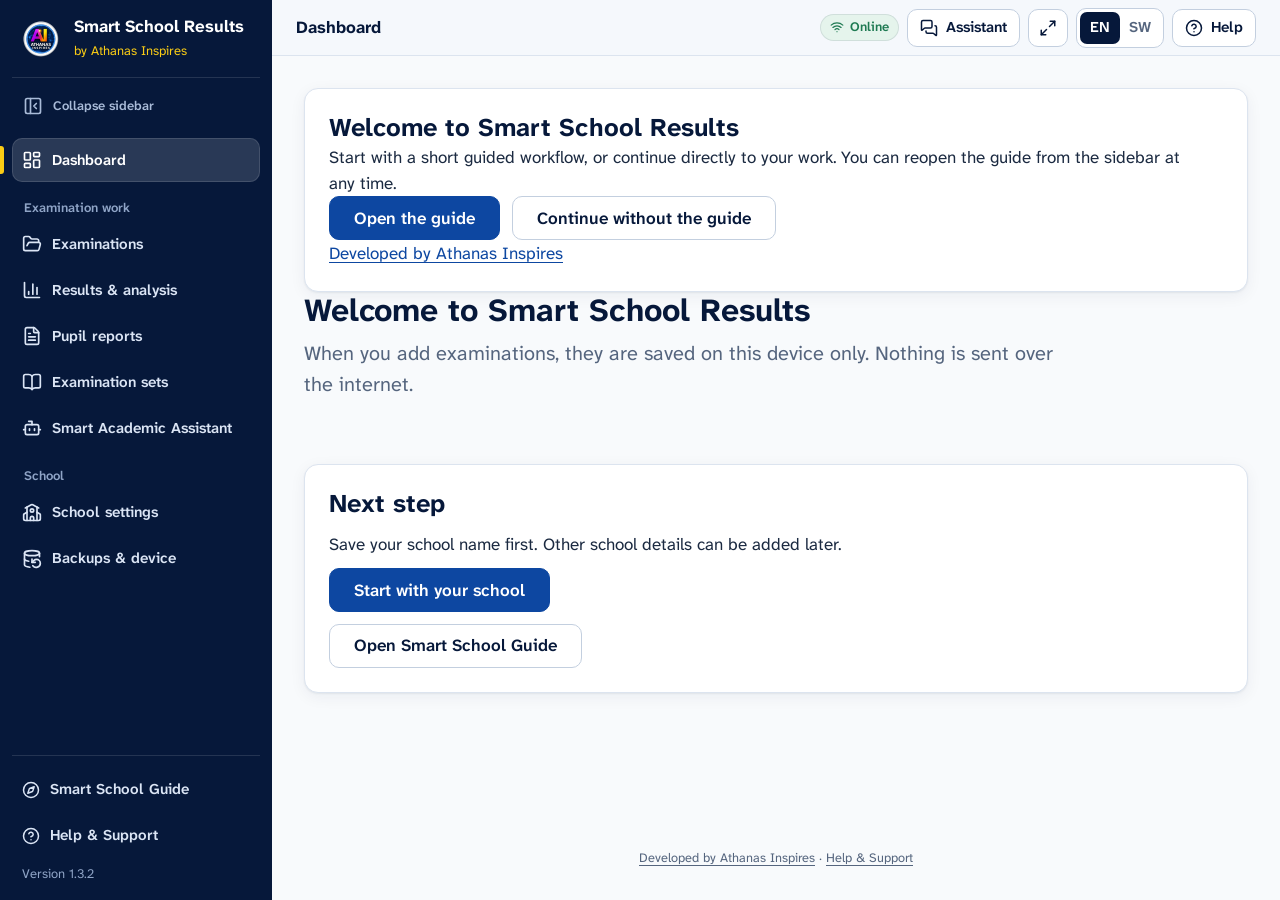
==== commit bdcbccb8: "Add files via upload" ====
--- a/index.html
+++ b/index.html
@@ -9,7 +9,7 @@
     <link rel="icon" href="./favicon-48x48.png" sizes="48x48" type="image/png" />
     <link rel="apple-touch-icon" href="./apple-touch-icon.png" />
     <title>Smart School Results by Athanas Inspires</title>
-    <script type="module" crossorigin src="./assets/index-DyrQW8GM.js"></script>
+    <script type="module" crossorigin src="./assets/index-DKK-SZ16.js"></script>
     <link rel="modulepreload" crossorigin href="./assets/rolldown-runtime-COiEfhsA.js">
     <link rel="modulepreload" crossorigin href="./assets/jsx-runtime-CldxteV5.js">
     <link rel="modulepreload" crossorigin href="./assets/import-wrapper-prod-jtQInq1d.js">
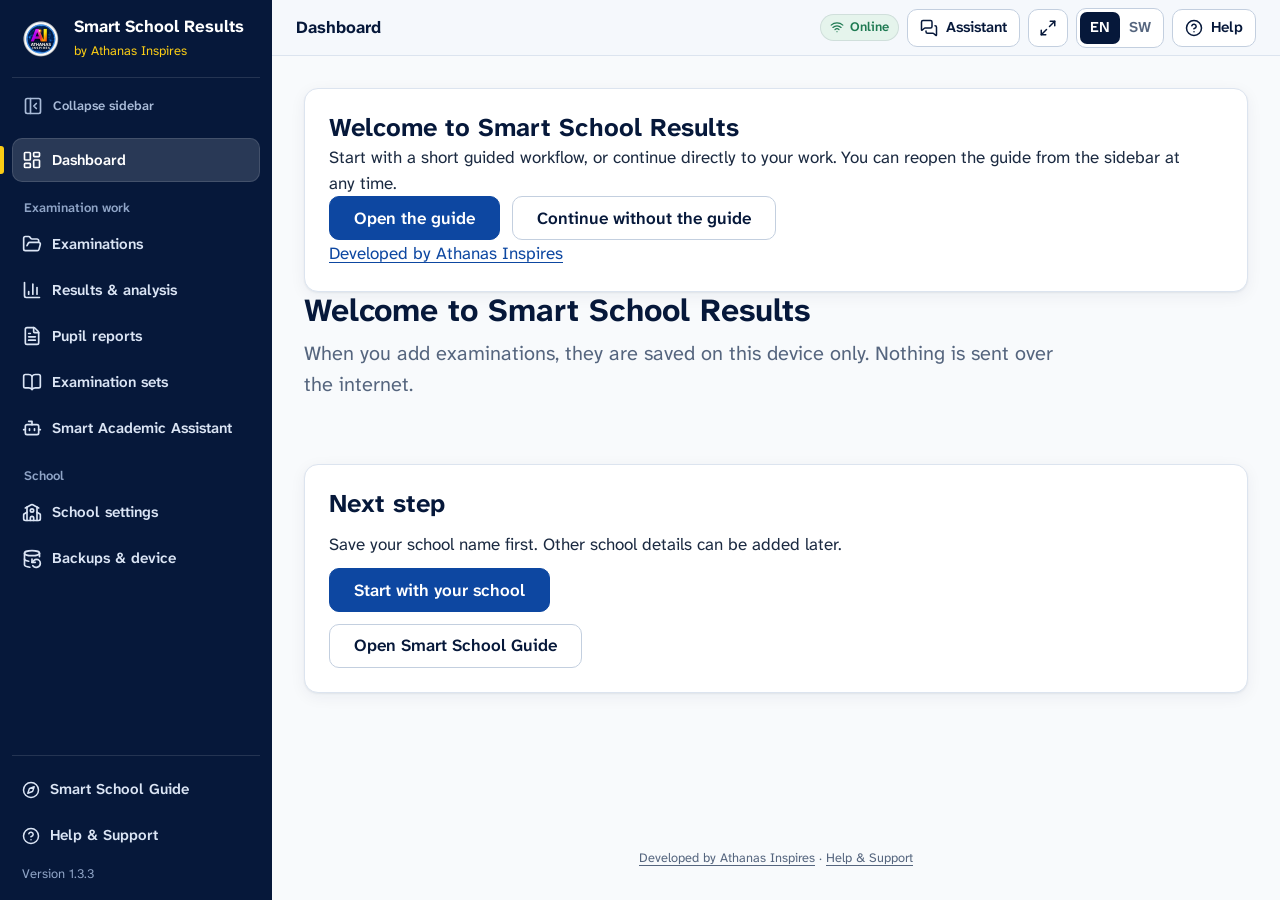
==== commit a2c0ff5c: "Add files via upload" ====
--- a/index.html
+++ b/index.html
@@ -9,7 +9,7 @@
     <link rel="icon" href="./favicon-48x48.png" sizes="48x48" type="image/png" />
     <link rel="apple-touch-icon" href="./apple-touch-icon.png" />
     <title>Smart School Results by Athanas Inspires</title>
-    <script type="module" crossorigin src="./assets/index-DKK-SZ16.js"></script>
+    <script type="module" crossorigin src="./assets/index-CxQb5ykt.js"></script>
     <link rel="modulepreload" crossorigin href="./assets/rolldown-runtime-COiEfhsA.js">
     <link rel="modulepreload" crossorigin href="./assets/jsx-runtime-CldxteV5.js">
     <link rel="modulepreload" crossorigin href="./assets/import-wrapper-prod-jtQInq1d.js">
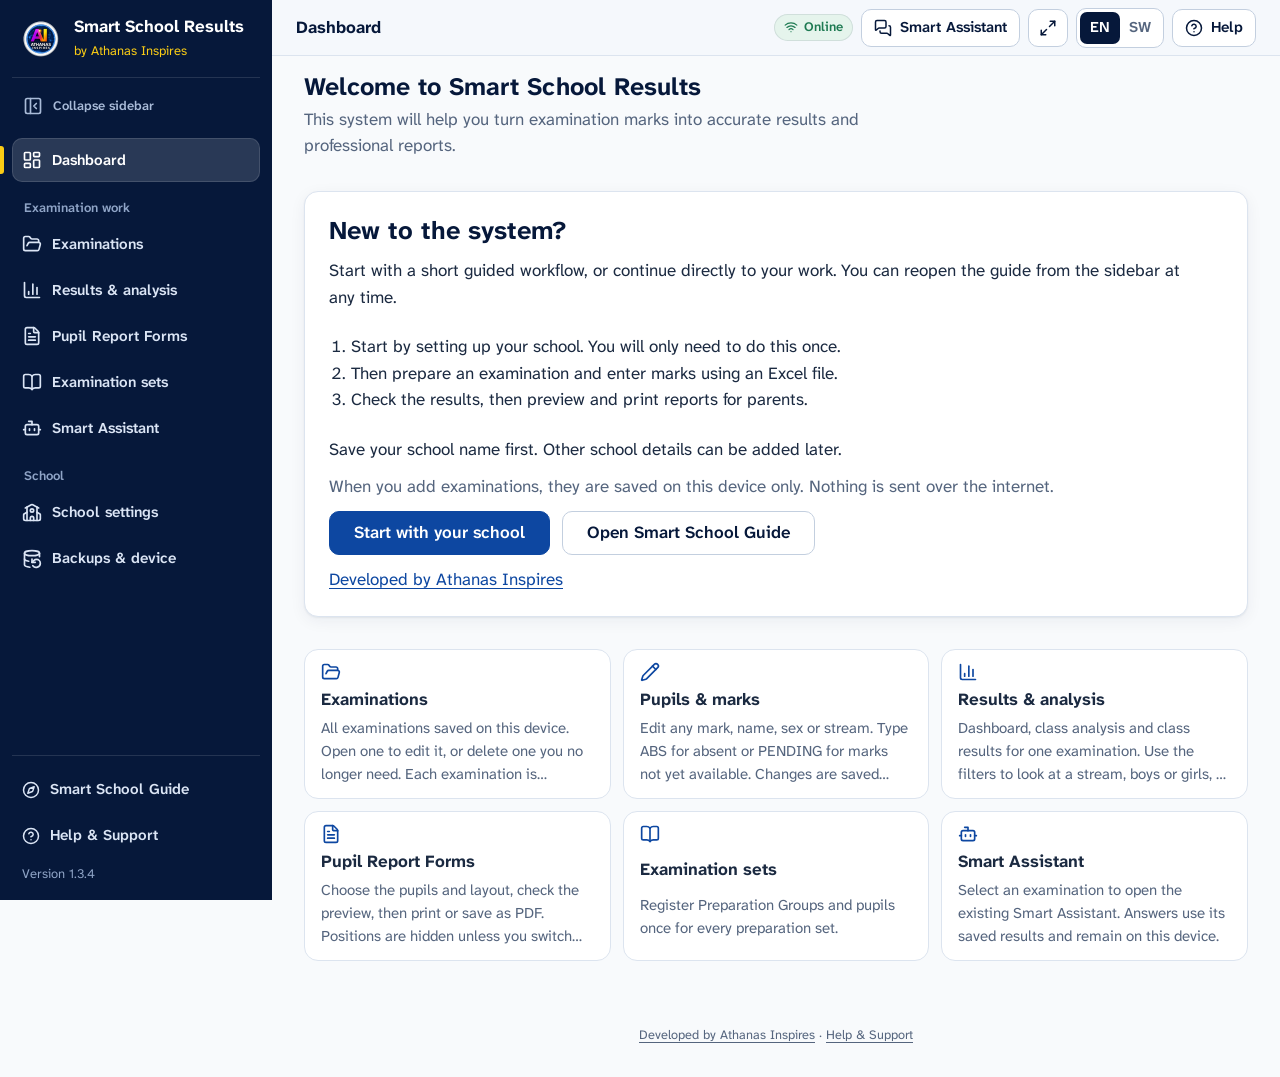
==== commit a31a5f3c: "Add files via upload" ====
--- a/index.html
+++ b/index.html
@@ -9,20 +9,22 @@
     <link rel="icon" href="./favicon-48x48.png" sizes="48x48" type="image/png" />
     <link rel="apple-touch-icon" href="./apple-touch-icon.png" />
     <title>Smart School Results by Athanas Inspires</title>
-    <script type="module" crossorigin src="./assets/index-CxQb5ykt.js"></script>
+    <script type="module" crossorigin src="./assets/index-DOYJZDNZ.js"></script>
     <link rel="modulepreload" crossorigin href="./assets/rolldown-runtime-COiEfhsA.js">
     <link rel="modulepreload" crossorigin href="./assets/jsx-runtime-CldxteV5.js">
     <link rel="modulepreload" crossorigin href="./assets/import-wrapper-prod-jtQInq1d.js">
     <link rel="modulepreload" crossorigin href="./assets/workspace-state-DauQl7Uv.js">
     <link rel="modulepreload" crossorigin href="./assets/preferences-nsOAQ93Y.js">
-    <link rel="modulepreload" crossorigin href="./assets/text-DjQFmDVJ.js">
-    <link rel="modulepreload" crossorigin href="./assets/useI18n-BalEWuts.js">
+    <link rel="modulepreload" crossorigin href="./assets/text-DKaqw_NA.js">
+    <link rel="modulepreload" crossorigin href="./assets/useI18n-CQnE3NUG.js">
     <link rel="modulepreload" crossorigin href="./assets/chunk-OB3PAWPO-Cttlpxhf.js">
     <link rel="modulepreload" crossorigin href="./assets/createLucideIcon-DNdZxDmG.js">
     <link rel="modulepreload" crossorigin href="./assets/streams-OWVIGmXI.js">
     <link rel="modulepreload" crossorigin href="./assets/examination-policy-Co5eGCa9.js">
     <link rel="modulepreload" crossorigin href="./assets/subjects-BEHp22s2.js">
-    <link rel="stylesheet" crossorigin href="./assets/index-9GU-KZ2e.css">
+    <link rel="modulepreload" crossorigin href="./assets/format-CmlmwK9r.js">
+    <link rel="modulepreload" crossorigin href="./assets/class-sheet-CQ-tvc5F.js">
+    <link rel="stylesheet" crossorigin href="./assets/index-Ca8BLzRT.css">
   <link rel="manifest" href="./manifest.webmanifest"></head>
   <body>
     <div id="root"></div>
--- a/assets/index-Ca8BLzRT.css
+++ b/assets/index-Ca8BLzRT.css
@@ -0,0 +1 @@
+@font-face{font-family:Atkinson Hyperlegible Next;font-style:normal;font-display:swap;font-weight:400;src:url(./atkinson-hyperlegible-next-latin-400-normal-FfmJh7DR.woff2)format("woff2"),url(./atkinson-hyperlegible-next-latin-400-normal-DPp7N0cD.woff)format("woff")}@font-face{font-family:Atkinson Hyperlegible Next;font-style:normal;font-display:swap;font-weight:600;src:url(./atkinson-hyperlegible-next-latin-600-normal-BBuhw47K.woff2)format("woff2"),url(./atkinson-hyperlegible-next-latin-600-normal-BhgCag5w.woff)format("woff")}@font-face{font-family:Atkinson Hyperlegible Next;font-style:normal;font-display:swap;font-weight:700;src:url(./atkinson-hyperlegible-next-latin-700-normal-Dpiyiu63.woff2)format("woff2"),url(./atkinson-hyperlegible-next-latin-700-normal-C2qZD_Q9.woff)format("woff")}:root{--color-ink:#06183a;--color-ink-soft:#0d47a1;--color-blue:#0d47a1;--color-blue-hover:#0a387e;--color-blue-tint:#e8f0fb;--color-paper:#f8fafc;--color-surface:#fff;--color-rule:#dce4ef;--color-rule-strong:#c3cfdf;--color-text:#1b2a41;--color-text-muted:#55657e;--color-margin:#facc15;--color-ok:#1e7a52;--color-ok-tint:#e5f4ec;--color-warn:#8f5208;--color-warn-tint:#fdf1de;--color-focus:#facc15;--font-sans:"Atkinson Hyperlegible Next", "Segoe UI", system-ui, -apple-system, sans-serif;--text-xs:.8125rem;--text-sm:.9375rem;--text-md:1.0625rem;--text-lg:1.25rem;--text-xl:1.5625rem;--text-2xl:2rem;--text-3xl:2.5rem;--leading-tight:1.2;--leading-body:1.55;--space-1:.25rem;--space-2:.5rem;--space-3:.75rem;--space-4:1rem;--space-5:1.5rem;--space-6:2rem;--space-7:3rem;--space-8:4rem;--radius-sm:6px;--radius-md:10px;--radius-lg:14px;--shadow-raised:0 1px 2px #14284b0f, 0 4px 16px #14284b0f;--shadow-overlay:0 12px 40px #14284b38;--motion-fast:.14s;--state-hover-bg:var(--color-blue-tint);--state-selected-border:var(--color-blue);--state-disabled-bg:#edf1f7;--state-disabled-text:var(--color-text-muted);--sidebar-width:272px;--header-height:56px;--content-max:1040px}*,:before,:after{box-sizing:border-box}html{-webkit-text-size-adjust:100%;-moz-text-size-adjust:100%;text-size-adjust:100%}body{background:var(--color-paper);min-height:100vh;color:var(--color-text);font-family:var(--font-sans);font-size:var(--text-md);line-height:var(--leading-body);-webkit-font-smoothing:antialiased;margin:0}h1,h2,h3,h4{color:var(--color-ink);line-height:var(--leading-tight);text-wrap:balance;margin:0;font-weight:700}p{text-wrap:pretty;margin:0}ul,ol{margin:0;padding:0}a{color:var(--color-blue);text-underline-offset:3px}a:hover{color:var(--color-blue-hover)}button{font:inherit}:focus-visible{outline:3px solid var(--color-focus);outline-offset:2px;border-radius:var(--radius-sm)}.visually-hidden{clip:rect(0 0 0 0);white-space:nowrap;border:0;width:1px;height:1px;margin:-1px;padding:0;overflow:hidden;position:absolute!important}.btn{justify-content:center;align-items:center;gap:var(--space-2);min-height:44px;padding:0 var(--space-5);border-radius:var(--radius-md);font-size:var(--text-md);cursor:pointer;white-space:nowrap;border:1px solid #0000;font-weight:600;line-height:1;text-decoration:none;display:inline-flex}.btn svg{flex:none}.btn-primary{background:var(--color-blue);color:#fff}.btn-primary:hover{background:var(--color-blue-hover);color:#fff}.btn-secondary{background:var(--color-surface);border-color:var(--color-rule-strong);color:var(--color-ink)}.btn-secondary:hover{border-color:var(--color-blue);color:var(--color-blue)}.btn-quiet{color:var(--color-ink);padding:0 var(--space-3);background:0 0}.btn-quiet:hover{background:var(--color-blue-tint);color:var(--color-ink)}.btn[disabled]{opacity:.55;cursor:not-allowed}.panel{background:var(--color-surface);border:1px solid var(--color-rule);border-radius:var(--radius-lg);padding:var(--space-5)}.panel-title{font-size:var(--text-lg);margin-bottom:var(--space-3)}.muted{color:var(--color-text-muted)}.tick-list{gap:var(--space-3);list-style:none;display:grid}.tick-list li{gap:var(--space-3);grid-template-columns:22px 1fr;align-items:start;display:grid}.tick-list svg{color:var(--color-blue);margin-top:3px}.badge{font-size:var(--text-xs);white-space:nowrap;border-radius:999px;align-items:center;gap:6px;padding:3px 10px;font-weight:600;display:inline-flex}.badge-ok{background:var(--color-ok-tint);color:var(--color-ok)}.badge-warn{background:var(--color-warn-tint);color:var(--color-warn)}.badge-planned{color:var(--color-text-muted);background:#edf1f7}.badge-info{background:var(--color-blue-tint);color:var(--color-blue-hover)}@media (prefers-reduced-motion:reduce){*,:before,:after{transition-duration:.01ms!important;animation-duration:.01ms!important}}.form-section{gap:var(--space-4);display:grid}.form-section+.form-section{margin-top:var(--space-5)}.form-section__intro{color:var(--color-text-muted);font-size:var(--text-sm);max-width:68ch;margin-top:calc(var(--space-2) * -1)}.form-grid{gap:var(--space-4);grid-template-columns:repeat(auto-fit,minmax(220px,1fr));display:grid}.field{align-content:start;gap:6px;min-width:0;display:grid}.field__label{font-weight:600;font-size:var(--text-sm);color:var(--color-ink)}.field__optional{color:var(--color-text-muted);font-weight:400}.field__hint{font-size:var(--text-xs);color:var(--color-text-muted)}.field__error{font-size:var(--text-xs);color:#b42318;font-weight:600}.input{border:1px solid var(--color-rule-strong);border-radius:var(--radius-md);background:var(--color-surface);width:100%;min-height:44px;color:var(--color-text);font:inherit;font-size:var(--text-md);padding:10px 12px}textarea.input{resize:vertical;min-height:88px;line-height:1.45}.input:hover{border-color:var(--color-blue)}.input:focus-visible{outline:3px solid var(--color-focus);outline-offset:0;border-color:var(--color-blue)}.input[aria-invalid=true]{background:#fff8f7;border-color:#b42318}.choice-row{gap:var(--space-2);flex-wrap:wrap;display:flex}.choice{align-items:center;gap:var(--space-2);min-height:44px;padding:0 var(--space-4);border:1px solid var(--color-rule-strong);border-radius:var(--radius-md);background:var(--color-surface);cursor:pointer;font-weight:600;font-size:var(--text-sm);display:inline-flex}.choice:has(input:checked){border-color:var(--color-blue);background:var(--color-blue-tint);color:var(--color-ink)}.choice input{accent-color:var(--color-blue);width:18px;height:18px;margin:0}.btn-danger{color:#fff;background:#b42318}.btn-danger:hover{color:#fff;background:#912018}.btn-small{min-height:36px;padding:0 var(--space-3);font-size:var(--text-sm)}.form-actions{gap:var(--space-3);flex-wrap:wrap;align-items:center;display:flex}.notice{gap:var(--space-3);padding:var(--space-3) var(--space-4);border-radius:var(--radius-md);font-size:var(--text-sm);align-items:flex-start;display:flex}.notice svg{flex:none;margin-top:2px}.notice-error{color:#912018;background:#fef3f2;border:1px solid #fecdca}.notice-ok{background:var(--color-ok-tint);color:var(--color-ok)}.notice-info{background:var(--color-blue-tint);color:var(--color-ink)}.stack{gap:var(--space-5);display:grid}.chip{text-align:left;min-height:44px;padding:var(--space-2) var(--space-4);border:1px solid var(--color-rule-strong);background:var(--color-surface);color:var(--color-ink);font-weight:600;font-size:var(--text-sm);cursor:pointer;border-radius:999px;justify-content:center;align-items:center;display:inline-flex}.assistant__suggestions .chip{min-height:36px;font-size:var(--text-xs)}.chip:hover{border-color:var(--color-blue)}.chip[aria-pressed=true]{background:var(--color-blue);border-color:var(--color-blue);color:#fff}.notice-warn{background:var(--color-warn-tint);color:var(--color-warn)}@media screen{.btn,.chip,.choice,.input,.cell-input{transition:background-color .12s,border-color .12s,color .12s,box-shadow .12s}.btn-primary:not(:disabled):is(:hover,:focus-visible),.btn-danger:not(:disabled):is(:hover,:focus-visible){box-shadow:0 2px 6px #14284b29}.btn-secondary:not(:disabled):is(:hover,:focus-visible){background:var(--color-blue-tint);border-color:var(--color-blue);color:var(--color-ink)}.panel{box-shadow:var(--shadow-raised)}.badge{box-shadow:inset 0 0 0 1px #14284b1a}.chip[aria-pressed=true]{box-shadow:inset 0 0 0 1px}.choice:has(input:checked){box-shadow:inset 0 0 0 1px}.input:is(:disabled,[readonly]),.btn:disabled{opacity:1;border-color:var(--color-rule-strong);color:var(--color-text-muted);box-shadow:none;background:#edf1f7}.input:disabled,.btn:disabled{cursor:not-allowed}.input[readonly]{cursor:default}.input[aria-invalid=true],.cell-input[aria-invalid=true]{box-shadow:inset 3px 0 #b42318}.notice-error,.notice-warn{box-shadow:inset 3px 0}.data-table tbody tr:is(:hover,:focus-within) td{background-color:var(--color-blue-tint)}}@media screen and (prefers-reduced-motion:reduce){.btn,.chip,.choice,.input,.cell-input,.sidebar__link,.sidebar__guide,.sidebar__toggle{transition:none!important}}@media screen{.sidebar__byline{color:#facc15;font-size:var(--text-xs);margin-top:.3rem}.sidebar__brand .product-brand{object-fit:contain;flex:0 0 42px}.btn-primary{color:#fff;background:#0d47a1;border-color:#0d47a1}.input:focus-visible,.cell-input:focus-visible{outline-offset:2px;outline:2px solid #0d47a1}.sidebar__link.active,.sidebar__guide.active{background:#0d47a1}}.school-heading-line-wrap{min-width:0;max-width:100%}.school-heading-line{white-space:nowrap;min-width:0;max-width:100%;display:block;overflow-wrap:normal!important}.backup-export-caution{color:var(--color-text-muted);margin-top:.3rem;font-weight:400;display:block}@media (prefers-reduced-motion:reduce){.spin{animation:none!important}}@media screen{:is(.btn,.chip,.choice,.analysis__tab,.language-switch__option,.exam-context__reports>summary,.sidebar__link,.sidebar__guide,.sidebar__toggle){touch-action:manipulation;-webkit-tap-highlight-color:transparent}:is(.analysis__tab,.language-switch__option){transition:background-color var(--motion-fast) ease,border-color var(--motion-fast) ease,color var(--motion-fast) ease}:is(.btn,.chip,.language-switch__option):not(:disabled):active{transform:translateY(1px)}.btn-quiet:not(:disabled):active,.analysis__tab:active{background:var(--state-hover-bg)}.sidebar__link:active,.sidebar__guide:active,.sidebar__toggle:active{background:#ffffff29}.language-switch__option:not([aria-pressed=true]):hover{background:var(--state-hover-bg);color:var(--color-ink)}.chip[aria-pressed=true]:not(:disabled):hover{background:var(--color-blue-hover);border-color:var(--color-blue-hover);color:#fff}.analysis__tab:not([aria-selected=true]):hover{border-bottom-color:var(--color-rule-strong)}.analysis__tab:focus-visible{outline-offset:-3px}.exam-context__reports[open]>summary,.app-header__more-toggle[aria-expanded=true]{background:var(--state-hover-bg);border-color:var(--state-selected-border)}:is(.chip,.analysis__tab,.language-switch__option):disabled{background:var(--state-disabled-bg);border-color:var(--color-rule-strong);color:var(--state-disabled-text);box-shadow:none;cursor:not-allowed}.choice:has(input:disabled){background:var(--state-disabled-bg);border-color:var(--color-rule-strong);color:var(--state-disabled-text);box-shadow:none;cursor:not-allowed}.btn[aria-busy=true]{cursor:progress}.language-switch__option:focus-visible{outline-offset:1px}}@media screen and (prefers-reduced-motion:reduce){:is(.btn,.chip,.language-switch__option):active{transform:none!important}:is(.analysis__tab,.language-switch__option){transition:none!important}}@media screen{.disclosure-marker>summary{list-style:none}.disclosure-marker>summary::-webkit-details-marker{display:none}.disclosure-marker>summary:before{content:"";width:.5rem;height:.5rem;transition:transform var(--motion-fast) ease;border-bottom:2px solid;border-right:2px solid;flex:none;margin-right:.15rem;transform:rotate(-45deg)}.disclosure-marker[open]>summary:before{transform:rotate(45deg)}}@media screen and (prefers-reduced-motion:reduce){.disclosure-marker>summary:before{transition:none!important}}@media print{.product-chrome,.help-layer{display:none!important}:is(.report__table,.academic-table,.sheet-table,.master-table,.master-analysis-table,.results-table) :is(th,td){overflow-wrap:break-word;-webkit-hyphens:none;hyphens:none;word-break:normal}:is(.report__table,.academic-table,.sheet-table,.master-table,.master-analysis-table,.results-table) :is(td.num,td.rank,td.grade,td.position,td.sn){white-space:nowrap}}.danger-zone{border:1px solid #dcbbbb;grid-column:1/-1}.danger-zone__summary{cursor:pointer}.danger-zone__summary>h2{margin:0;display:inline}.danger-zone>h2{color:#912c27}.danger-zone__option{border-top:1px solid var(--color-border);padding-top:var(--space-4);margin-top:var(--space-4);gap:var(--space-3);display:grid}.danger-zone__option .btn{white-space:normal;text-align:left;justify-self:start}.reset-dialog{width:min(680px,100%);max-height:calc(100dvh - 2rem);overflow-y:auto}.reset-dialog__content{gap:var(--space-3);min-width:0;display:grid}.reset-summary{gap:.3rem;display:grid}.reset-summary>div{justify-content:space-between;gap:1rem;display:flex}.reset-summary dd{margin:0;font-weight:700}.reset-ack{align-items:flex-start;gap:.7rem;display:flex}.reset-ack input{flex:none;width:1.2rem;height:1.2rem;margin-top:.3rem}.reset-dialog .form-actions{background:var(--color-surface);padding:.7rem 0;position:sticky;bottom:0}.reset-dialog .btn{white-space:normal}.workspace-block{align-content:center;justify-items:start;gap:1rem;max-width:680px;min-height:100dvh;margin:auto;padding:2rem;display:grid}@media print{.danger-zone,.reset-notice{display:none!important}}.help-layer{z-index:50;position:fixed;inset:0}.help-layer__backdrop{background:#14284b59;position:absolute;inset:0}.help-panel{background:var(--color-surface);width:min(420px,100%);box-shadow:var(--shadow-overlay);padding:var(--space-5);align-content:start;gap:var(--space-5);animation:.16s ease-out help-in;display:grid;position:absolute;top:0;bottom:0;right:0;overflow-y:auto}.help-panel__header{justify-content:space-between;align-items:center;display:flex}.help-panel__header h2{font-size:var(--text-xl)}.help-panel__close{min-height:40px}.help-panel__section{gap:var(--space-3);padding-top:var(--space-4);border-top:1px solid var(--color-rule);display:grid}.help-panel__section h3{font-size:var(--text-md)}@keyframes help-in{0%{opacity:0;transform:translate(24px)}}.confirm-layer{padding:var(--space-4);place-items:center;display:grid}.confirm-dialog{background:var(--color-surface);border-radius:var(--radius-lg);width:min(480px,100%);box-shadow:var(--shadow-overlay);padding:var(--space-5);gap:var(--space-3);display:grid;position:relative}.confirm-dialog h2{font-size:var(--text-xl)}.confirm-dialog__icon{color:#b42318;background:#fef3f2;border-radius:12px;place-items:center;width:44px;height:44px;display:grid}.confirm-dialog__actions{margin-top:var(--space-2);justify-content:flex-end}.confirm-dialog--ok .confirm-dialog__icon{background:var(--color-ok-tint);color:var(--color-ok)}.release-notes__items{gap:var(--space-1);margin:0;padding-left:1.25rem;display:grid}@media screen{.exam-context{box-shadow:0 1px 3px #14284b0d}.exam-context__nav [aria-current=page]{box-shadow:inset 0 0 0 1px var(--color-blue)}.app-shell__sidebar{transition-property:transform}.exam-context{background:var(--color-surface);border:1px solid var(--color-rule);border-radius:var(--radius-md);gap:.5rem;min-width:0;margin-bottom:1rem;padding:1rem;display:grid}.exam-context__identity{overflow-wrap:anywhere;font-weight:700}.exam-context__crumb,.exam-context .muted{font-size:var(--text-sm)}.exam-context__nav{flex-wrap:wrap;align-items:flex-start;gap:.5rem;display:flex}.exam-context__nav [aria-current=page]{border-color:var(--color-blue);background:var(--color-blue-tint)}.exam-context__reports{position:relative}.exam-context__menus{display:contents}.exam-context__reports>button[aria-expanded=true]{background:var(--state-hover-bg);border-color:var(--state-selected-border)}.exam-context__reports>div{border:1px solid var(--color-rule);border-radius:var(--radius-md);background:#fff;gap:.6rem;margin-top:.4rem;padding:1rem;display:grid}.exam-context__mobile{display:none}.return-task{margin:0 0 1rem}.next-action{gap:.7rem;margin-bottom:1rem;display:grid}.next-action>.btn{justify-self:start}.print-scope{gap:.7rem;margin-bottom:1rem;display:grid}.saved-list,.saved-item,.saved-item__main,.saved-item__actions{min-width:0;max-width:100%}.saved-item__main{overflow-wrap:anywhere;flex:210px}.saved-item__actions{flex-wrap:wrap}.btn{white-space:normal;overflow-wrap:anywhere;text-align:center;max-width:100%;padding-top:.5rem;padding-bottom:.5rem;line-height:1.35}.form-actions,.choice-row,.app-header__tools,.app-main__inner,.panel,.reports,.reports__preview,.reports__controls,.reports__preview>*,.form-grid>*{min-width:0}.report-preview-scroll{min-width:0;max-width:100%;overflow-x:auto}.report-preview-scroll .report-pages{justify-content:start}.reports__quality,.reports__exam,.reports__behaviour-tools{overflow-wrap:anywhere;max-width:100%}.reports__group,.reports__pair,.reports__resolve{min-width:0}.reports__preview .input,.reports__controls .input{min-width:0;max-width:100%}.confirm-dialog{max-height:calc(100dvh - 2rem);overflow:auto}.banner{flex-wrap:wrap}.dashboard .panel+.panel{margin-top:1rem}@media (max-width:560px){.app-header__tools{margin-left:auto}.app-header{gap:.4rem;padding-left:.6rem;padding-right:.6rem}.exam-context__nav{display:none}.exam-context__mobile{font-size:var(--text-sm);gap:.4rem;display:grid}.saved-item{padding:1rem}.form-actions .btn{flex-shrink:1}}@media (max-width:380px){.app-header [data-testid=connection-status] .connection-label{clip:rect(0,0,0,0);width:1px;height:1px;position:absolute;overflow:hidden}.app-header [data-testid=connection-status]{padding:.5rem}}.exam-context{gap:.55rem;margin-bottom:.6rem;padding:.8rem 1rem}.exam-context__top{justify-content:space-between;align-items:center;gap:1rem;display:flex}.exam-context__identity{font-size:var(--text-lg);margin:0;line-height:1.25}.exam-context__change,.exam-context__scope{font-size:var(--text-xs);white-space:nowrap}.exam-context__scope{color:var(--color-text-muted);align-self:center;margin-right:auto}.exam-context__nav{align-items:center;gap:.4rem}.exam-context__reports>div:before{content:"";height:.6rem;position:absolute;top:-.6rem;left:0;right:0}.exam-context__reports>div{z-index:15;min-width:220px;box-shadow:var(--shadow-overlay);position:absolute;right:0}.page-header--workspace{justify-content:flex-end;align-items:center;gap:.5rem;margin:0 0 .65rem}.page-header--workspace:has(:not(.page-header__aside)){min-height:0}.page-header--workspace .page-header__text{position:absolute}.examination-workspace .form-section{padding:var(--space-4)}.examination-workspace .form-section+.form-section{margin-top:var(--space-4)}.processing-status{color:var(--color-blue);font-size:var(--text-sm);background:var(--color-blue-tint);border-radius:var(--radius-sm);align-items:center;gap:.5rem;padding:.5rem .7rem;display:flex}@media (max-width:560px){.exam-context__top{align-items:flex-start}.exam-context__identity{font-size:1rem}.exam-context__change{white-space:normal}.page-header--workspace .btn{font-size:var(--text-xs)}}}@media print{.processing-status,.product-brand{display:none!important}}.empty-state{justify-items:start;gap:var(--space-3);padding:var(--space-6);border:1.5px dashed var(--color-rule-strong);border-radius:var(--radius-lg);background:var(--color-surface);display:grid}.empty-state__icon{background:var(--color-blue-tint);width:48px;height:48px;color:var(--color-blue);border-radius:12px;place-items:center;display:grid}.empty-state__title{font-size:var(--text-lg)}.empty-state__body{color:var(--color-text-muted);max-width:60ch}.empty-state__action{margin-top:var(--space-2)}.page-header{justify-content:space-between;align-items:flex-end;gap:var(--space-3);margin-bottom:var(--space-4);flex-wrap:wrap;display:flex}.page-header h1{font-size:var(--text-xl)}.page-header__description{margin-top:var(--space-1);color:var(--color-text-muted);font-size:var(--text-md);max-width:62ch}.saved__message{margin-bottom:var(--space-4)}.saved-list{gap:var(--space-3);list-style:none;display:grid}.saved-item{justify-content:space-between;align-items:center;gap:var(--space-3);padding:var(--space-4) var(--space-5);background:var(--color-surface);border:1px solid var(--color-rule);border-left:4px solid var(--color-margin);border-radius:var(--radius-md);flex-wrap:wrap;display:flex}.saved-item__main{gap:4px;min-width:0;display:grid}.saved-item__title{font-size:var(--text-md)}.saved-item__title a{color:var(--color-ink);text-decoration:none}.saved-item__title a:hover{color:var(--color-blue);text-decoration:underline}.saved-item__meta{gap:var(--space-1) var(--space-4);font-size:var(--text-sm);color:var(--color-text-muted);flex-wrap:wrap;display:flex}.saved-item__actions{gap:var(--space-2);display:flex}.banner{align-items:center;gap:var(--space-3);padding:var(--space-3) var(--space-5);font-size:var(--text-sm);border-bottom:1px solid var(--color-rule);display:flex}.banner svg{flex:none}.banner p{flex:1}.banner-warn{background:var(--color-warn-tint);color:var(--color-warn)}.banner-info{background:var(--color-blue-tint);color:var(--color-ink)}.banner-actions{gap:var(--space-2);flex-wrap:wrap;display:flex}.banner .btn{min-height:36px;padding:0 var(--space-4);font-size:var(--text-sm)}.language-switch{border:1px solid var(--color-rule-strong);border-radius:var(--radius-md);background:var(--color-surface);padding:3px;display:inline-flex}.language-switch__option{min-width:40px;min-height:32px;color:var(--color-text-muted);font-size:var(--text-sm);cursor:pointer;background:0 0;border:0;border-radius:7px;font-weight:600}.language-switch__option[aria-pressed=true]{background:var(--color-ink);color:#fff}.ask-composer{gap:var(--space-2);min-width:0;display:grid;container-type:inline-size}.ask-composer__label{color:var(--color-ink);font-weight:600}.ask-composer__row{align-items:stretch;gap:var(--space-2);min-width:0;display:flex}.ask-composer__input{flex:12rem;min-width:0}.ask-composer .ask-composer__submit{min-width:6.5rem;min-height:44px;padding-inline:var(--space-4);white-space:nowrap;overflow-wrap:normal;word-break:keep-all;flex:none}.ask-composer__submit-text{white-space:nowrap}@container (width<=26rem){.ask-composer__row{flex-direction:column}.ask-composer__input{flex:none}.ask-composer .ask-composer__submit{width:100%}}@supports not (container-type:inline-size){@media (max-width:480px){.ask-composer__row{flex-direction:column}.ask-composer__input{flex:none}.ask-composer .ask-composer__submit{width:100%}}}:root{--assistant-width:clamp(360px, 30vw, 480px)}.assistant-panel{--assistant-font:.875rem;top:var(--header-height);z-index:45;gap:var(--space-2);width:min(var(--assistant-width), 100vw);padding:var(--space-3) var(--space-4) var(--space-4);background:var(--color-surface);border-left:1px solid var(--color-rule-strong);box-shadow:var(--shadow-overlay);overscroll-behavior:contain;animation:assistant-in var(--motion-fast) ease-out;flex-direction:column;display:flex;position:fixed;bottom:0;right:0;overflow:hidden auto}.assistant-panel:focus{outline:none}.assistant-panel--full{z-index:110;width:100vw;padding:var(--space-3);border-left:0;top:0}@media (min-width:1280px){body:has(.assistant-panel:not(.assistant-panel--full)) .app-shell__body{margin-right:var(--assistant-width)}}.assistant-panel__header{align-items:flex-start;gap:var(--space-2);display:flex}.assistant-panel__mark{background:var(--color-ink);color:#fff;border-radius:50%;flex:none;place-items:center;width:32px;height:32px;margin-top:2px;display:inline-grid}.assistant-panel__title{flex:auto;min-width:0}.assistant-panel__title h2{font-size:var(--text-md);margin:0;line-height:1.25}.assistant-panel__context{font-size:var(--text-xs);color:var(--color-ink-soft);overflow-wrap:anywhere;margin:1px 0 0;font-weight:600;line-height:1.3}.assistant-panel__badge{color:var(--color-text-muted);margin:1px 0 0;font-size:.75rem;line-height:1.3}.assistant-panel__icon{flex:none;justify-content:center;min-width:44px;min-height:44px;padding:0}.assistant-panel__close{min-width:44px;min-height:44px}.assistant-panel__views{border-radius:var(--radius-md);background:var(--color-blue-tint);grid-template-columns:repeat(3,minmax(0,1fr));gap:2px;padding:3px;display:grid}.assistant-panel__view{justify-content:center;align-items:center;gap:var(--space-1);min-height:40px;padding:2px var(--space-1);border-radius:calc(var(--radius-md) - 2px);color:var(--color-text);font:inherit;font-size:var(--text-xs);text-align:center;cursor:pointer;background:0 0;border:1px solid #0000;line-height:1.15;display:inline-flex}.assistant-panel__view svg{flex:none}.assistant-panel__view:hover{background:#fff9}.assistant-panel__view[aria-pressed=true]{border-color:var(--state-selected-border);background:var(--color-surface);font-weight:700;box-shadow:0 1px 2px #14284b1f}.assistant-panel__unsaved{color:var(--color-warn);font-weight:600;display:block}.assistant-panel__status{align-items:center;gap:var(--space-2);font-size:var(--text-sm);flex-wrap:wrap;margin:0;display:flex}.assistant-panel__status>span{flex:12rem}.assistant-panel__log{overscroll-behavior:contain;gap:var(--space-3);min-height:8rem;padding:var(--space-2) var(--space-1);flex-direction:column;flex:auto;display:flex;overflow-y:auto}.assistant-panel__pane{align-content:start;gap:var(--space-4);padding:var(--space-1);flex:auto;display:grid;overflow-y:auto}.assistant-panel__pane h3{margin:0 0 var(--space-2);font-size:var(--text-md)}.assistant-panel__suggestions{gap:var(--space-1);align-items:flex-start;min-width:0;display:flex}.assistant-panel__chips{gap:var(--space-2);flex-wrap:wrap;flex:auto;min-width:0;padding:2px;display:flex}.assistant-panel__chips .chip{min-height:36px;padding:var(--space-1) var(--space-3);font-size:var(--assistant-font);white-space:normal;text-align:left}.assistant-panel__chips-hide{flex:none;justify-content:center;min-width:36px;padding:0}.assistant-memory__check{margin-bottom:var(--space-2)}.assistant-panel__tools{gap:0 var(--space-1);padding-top:var(--space-1);flex-wrap:wrap;align-items:center;display:flex}.assistant-panel__tools .btn-small{padding:0 var(--space-2);font-size:var(--text-xs);gap:var(--space-1)}.assistant-panel__composer{margin-top:auto}.assistant-panel--text-s{--assistant-font:.8125rem}.assistant-panel--text-m{--assistant-font:.875rem}.assistant-panel--text-l{--assistant-font:1rem}.assistant-msg{max-width:100%;font-size:var(--assistant-font);overflow-wrap:anywhere;line-height:1.5}.assistant-msg p{margin:0}.assistant-msg--user{max-width:85%;padding:var(--space-2) var(--space-3);background:var(--color-blue-tint);white-space:pre-wrap;border-radius:16px 16px 4px;align-self:flex-end}.assistant-msg:not(.assistant-msg--user){padding:var(--space-2) var(--space-3);border:1px solid var(--color-rule);border-left:3px solid var(--color-rule-strong);background:var(--color-surface);border-radius:4px 16px 16px;align-self:stretch;margin-left:28px;position:relative;box-shadow:0 1px 2px #14284b0f}.assistant-msg__icon{background:var(--color-ink);color:#fff;border-radius:50%;place-items:center;width:22px;height:22px;display:inline-grid;position:absolute;top:4px;left:-30px}.assistant-msg--done{border-left-color:var(--color-ok)!important}.assistant-msg--unsupported,.assistant-msg--notice{border-left-color:var(--color-warn)!important}.assistant-msg__lines{margin:var(--space-2) 0 0;padding-left:var(--space-5);gap:var(--space-1);display:grid}.assistant-msg__options{gap:var(--space-2);margin-top:var(--space-2);display:grid}.assistant-option{align-items:center;gap:var(--space-3);width:100%;min-height:44px;padding:var(--space-2) var(--space-3);text-align:left;font:inherit;border:1px solid var(--color-rule-strong);border-radius:var(--radius-md);background:var(--color-surface);color:var(--color-text);cursor:pointer;transition:background var(--motion-fast), border-color var(--motion-fast);display:flex}.assistant-option:hover:not(:disabled){background:var(--state-hover-bg);border-color:var(--state-selected-border)}.assistant-option:disabled{background:var(--state-disabled-bg);color:var(--state-disabled-text);cursor:default}.assistant-option__letter{background:var(--color-ink);color:#fff;width:28px;height:28px;font-weight:700;font-size:var(--text-sm);border-radius:50%;flex:none;place-items:center;display:inline-grid}.assistant-option:disabled .assistant-option__letter{background:var(--color-text-muted)}.assistant-msg__actions,.assistant-msg__suggestions{gap:var(--space-2);margin-top:var(--space-2);flex-wrap:wrap;display:flex}.assistant-msg__actions .btn{min-height:44px}.assistant-msg__note{font-size:var(--text-sm);color:var(--color-text-muted);margin-top:var(--space-2)!important}.assistant-msg__unavailable{font-size:var(--text-sm);color:var(--color-text-muted)}.assistant-academic{gap:var(--space-2);margin-top:var(--space-2);padding:var(--space-2);border:1px solid var(--color-rule);border-radius:var(--radius-md);background:var(--color-paper);display:grid}.assistant-academic__stamp{font-size:var(--text-xs);color:var(--color-text-muted)}.assistant-academic__outdated{align-items:center;gap:var(--space-2);padding:var(--space-2);border-radius:var(--radius-sm);background:var(--color-warn-tint);color:var(--color-warn);font-size:var(--text-sm);flex-wrap:wrap;font-weight:600;display:flex}.assistant-academic__label{font-size:var(--text-xs);letter-spacing:.02em;text-transform:uppercase;color:var(--color-ink-soft);font-weight:700}.assistant-academic__summary{font-weight:600}.assistant-academic__detail{font-size:var(--text-sm)}.assistant-academic summary{cursor:pointer;min-height:32px;font-size:var(--text-sm);color:var(--color-blue);font-weight:600}.assistant-academic__table{max-width:100%;overflow-x:auto}.assistant-academic__table table{width:100%;font-size:.93em}.assistant-msg :is(th,td){white-space:normal;overflow-wrap:anywhere;padding:4px 6px}.assistant-academic__explain ul{margin:var(--space-1) 0 0;padding-left:var(--space-5);font-size:var(--text-sm)}.assistant-history{gap:var(--space-2);margin:0;padding:0;list-style:none;display:grid}.assistant-history>li{gap:var(--space-2);padding:var(--space-3);border:1px solid var(--color-rule);border-radius:var(--radius-md);overflow-wrap:anywhere;display:grid}.assistant-history .badge{margin-left:var(--space-2)}.assistant-legacy ul{padding-left:var(--space-5);font-size:var(--text-sm)}.assistant-memory__group{gap:var(--space-2);margin:var(--space-3) 0 0;padding:var(--space-3);border:1px solid var(--color-rule);border-radius:var(--radius-md);display:grid}.assistant-memory__group legend{padding:0 var(--space-1);font-weight:700}.app-header .app-header__assistant{min-height:38px;padding:0 var(--space-3);font-size:var(--text-sm);white-space:nowrap;position:relative}.app-header__assistant[aria-expanded=true]{border-color:var(--state-selected-border);background:var(--color-blue-tint)}.app-header__assistant-dot{background:var(--color-blue);width:9px;height:9px;box-shadow:0 0 0 2px var(--color-surface);border-radius:50%;position:absolute;top:4px;right:4px}@media (max-width:720px){.app-header .app-header__assistant{justify-content:center;min-width:44px;min-height:44px;padding:0}.app-header__assistant-label{clip:rect(0 0 0 0);white-space:nowrap;width:1px;height:1px;position:absolute;overflow:hidden}}@keyframes assistant-in{0%{opacity:.6;transform:translate(16px)}to{opacity:1;transform:none}}@media (prefers-reduced-motion:reduce){.assistant-panel{animation:none}.assistant-option{transition:none}}@media print{.assistant-panel,.app-header__assistant{display:none!important}.app-shell__body{margin-right:0!important}}.assistant-panel__composer .ask-composer__label{clip:rect(0 0 0 0);white-space:nowrap;width:1px;height:1px;position:absolute;overflow:hidden}@container (width<=26rem){.assistant-panel__composer .ask-composer__row{flex-direction:row}.assistant-panel__composer .ask-composer__input{flex:8rem}.assistant-panel__composer.ask-composer .ask-composer__submit{width:auto;min-width:5.5rem}}@container (width<=17rem){.assistant-panel__composer .ask-composer__row{flex-direction:column}.assistant-panel__composer.ask-composer .ask-composer__submit{width:100%}}@media (max-height:560px){.assistant-panel__log{flex:none;min-height:14rem;max-height:none;overflow:visible}}.typewriter-rest{color:#0000}@media (forced-colors:active){.typewriter-rest{color:canvas}}.assistant-msg__skip{margin-top:var(--space-1)}.assistant-msg--busy{align-items:center;gap:var(--space-2);color:var(--color-text-muted);font-size:var(--text-sm);display:flex}.assistant-msg__notes{margin:var(--space-2) 0 0;padding-left:var(--space-5);font-size:var(--text-sm);color:var(--color-warn)}.assistant-panel__hint{font-size:var(--text-xs);color:var(--color-text-muted);margin:0}.assistant-chip{flex:none;align-items:center;display:inline-flex}.assistant-chip .chip{border-top-right-radius:0;border-bottom-right-radius:0}.assistant-chip__dismiss{border:1px solid var(--color-rule-strong);background:var(--color-surface);min-width:28px;min-height:36px;color:var(--color-text-muted);cursor:pointer;border-left:0;border-radius:0 999px 999px 0;place-items:center;display:inline-grid}.assistant-chip__dismiss:hover{background:var(--state-hover-bg)}.assistant-academic__badge,.assistant-insight__basis{padding:var(--space-1) var(--space-2);border-radius:var(--radius-sm);background:var(--color-blue-tint);color:var(--color-ink-soft);font-size:var(--text-xs);margin:0;font-weight:700}.assistant-insight--hypothetical .assistant-insight__basis,.assistant-insight--forecast .assistant-insight__basis{background:var(--color-warn-tint);color:var(--color-warn)}.assistant-academic__uncertain{font-size:var(--text-xs);color:var(--color-warn);margin:0}.assistant-academic__tools{gap:var(--space-1);flex-wrap:wrap;display:flex}.assistant-insight{gap:var(--space-2);margin-top:var(--space-2);padding:var(--space-3);border:1px solid var(--color-rule);border-radius:var(--radius-md);background:var(--color-paper);display:grid}.assistant-insight--hypothetical{border-style:dashed;border-color:var(--color-warn)}.assistant-insight--forecast{border-style:dashed}.assistant-insight__title{margin:0;font-weight:700}.assistant-insight__list{padding-left:var(--space-5);gap:var(--space-1);font-size:var(--text-sm);margin:0;display:grid}.assistant-insight details summary{cursor:pointer;min-height:32px;font-size:var(--text-sm);color:var(--color-blue);font-weight:600}.assistant-academic__table caption{text-align:left;font-size:var(--text-xs);color:var(--color-text-muted);padding-bottom:var(--space-1)}.assistant-resource{gap:var(--space-2);margin-top:var(--space-2);display:grid}.assistant-resource__hit{padding:var(--space-2) var(--space-3);border-left:3px solid var(--color-blue);background:var(--color-paper);border-radius:var(--radius-sm)}.assistant-resource__excerpt{margin:0}.assistant-resource__cite{margin:var(--space-1) 0 0;font-size:var(--text-xs);color:var(--color-text-muted)}.assistant-import{gap:var(--space-2);padding:var(--space-3);border:1px solid var(--color-rule-strong);border-radius:var(--radius-md);display:grid}.assistant-import h3{margin:0}.assistant-import__reasons{margin:var(--space-1) 0 0;padding-left:var(--space-5);font-size:var(--text-xs);color:var(--color-warn);overflow-wrap:anywhere}.insight-chart{margin:0}.insight-chart svg{width:100%;height:auto;max-height:220px}.insight-chart__grid{stroke:var(--color-rule);stroke-width:1px}.insight-chart__tick{fill:var(--color-text-muted);font-size:9px}.insight-chart figcaption{gap:var(--space-1);font-size:var(--text-xs);display:grid}.insight-chart__title{font-weight:700}.insight-chart__legend{gap:var(--space-2);flex-wrap:wrap;display:flex}.insight-chart__legend i{vertical-align:-1px;border-radius:2px;width:10px;height:10px;margin-right:4px;display:inline-block}.assistant-workspace-links{gap:var(--space-2);margin-bottom:var(--space-4);flex-wrap:wrap;display:flex}.assistant-msg__image{margin:.5rem 0}.assistant-msg__image img{max-width:100%;height:auto;max-height:200px;display:block}.assistant-msg__image figcaption{font-size:.85rem}.assistant-panel__log{background:var(--color-paper);border-radius:var(--radius-md);padding:var(--space-3) var(--space-2)}.assistant-msg--busy,.assistant-msg--notice{font-size:var(--assistant-font)}.app-shell{grid-template-columns:var(--sidebar-width) minmax(0, 1fr);min-height:100vh;display:grid}.skip-link{left:var(--space-4);z-index:100;padding:var(--space-2) var(--space-4);background:var(--color-ink);color:#fff;border-radius:var(--radius-md);position:absolute;top:-100px}.skip-link:focus{top:var(--space-3);color:#fff}.app-shell__sidebar{background:var(--color-ink);color:#dbe5f5;height:100vh;position:sticky;top:0;overflow-y:auto}.app-shell__menu-close{display:none}.sidebar{min-height:100%;padding:var(--space-4) var(--space-3);flex-direction:column;display:flex}.sidebar__brand{align-items:center;gap:var(--space-3);min-width:0;padding:0 var(--space-2) var(--space-4);border-bottom:1px solid #ffffff1f;display:flex}.sidebar__brand-text{min-width:0}.sidebar__name{color:#fff;font-weight:700;font-size:var(--text-md);line-height:1.2}.sidebar__nav{padding-top:var(--space-3);flex:1}.sidebar__group+.sidebar__group{margin-top:var(--space-3)}.sidebar__group ul{gap:2px;list-style:none;display:grid}.sidebar__group-title{padding:var(--space-1) var(--space-3);font-size:var(--text-xs);color:#8fa4c6;font-weight:600}.sidebar__link,.sidebar__guide{border-radius:var(--radius-md);color:#dbe5f5;min-width:0;min-height:44px;font-size:var(--text-sm);align-items:center;gap:10px;padding:6px 10px;font-weight:600;line-height:1.25;text-decoration:none;display:flex;position:relative}.sidebar svg{flex-shrink:0}.sidebar__link:hover,.sidebar__guide:hover{color:#fff;background:#ffffff14}.sidebar__link.active,.sidebar__guide.active{color:#fff;background:#ffffff24}.sidebar__link.active:before,.sidebar__guide.active:before{content:"";background:var(--color-margin);border-radius:0 3px 3px 0;width:4px;position:absolute;top:8px;bottom:8px;left:-12px}.sidebar__label{overflow-wrap:break-word;-webkit-hyphens:manual;hyphens:manual;flex:1;min-width:0}.sidebar__footer{padding-top:var(--space-3);border-top:1px solid #ffffff1f;gap:2px;display:grid}.sidebar__version{padding:var(--space-1) 10px 0;font-size:var(--text-xs);color:#8fa4c6}.app-shell__body{flex-direction:column;min-width:0;display:flex}.app-header{z-index:20;align-items:center;gap:var(--space-3);min-height:var(--header-height);padding:var(--space-1) var(--space-5);-webkit-backdrop-filter:blur(8px);backdrop-filter:blur(8px);border-bottom:1px solid var(--color-rule);background:#f5f8fceb;display:flex;position:sticky;top:0}.app-header__menu{display:none}.app-header__title{min-width:0;color:var(--color-ink);font-weight:700;font-size:var(--text-md);text-overflow:ellipsis;white-space:nowrap;flex:1;overflow:hidden}.app-header__tools,.app-header__inline{align-items:center;gap:var(--space-2);min-width:0;display:flex}.app-header .app-header__help{min-height:38px;padding:0 var(--space-3);font-size:var(--text-sm);white-space:nowrap;overflow-wrap:normal}.app-header__more{display:none;position:relative}.app-header .app-header__more-toggle{min-width:44px;min-height:40px;padding:0 var(--space-2);font-size:var(--text-xs);white-space:nowrap;gap:4px}.app-header__more-code{font-weight:700}.app-header__more-panel{z-index:25;gap:var(--space-2);min-width:180px;padding:var(--space-3);background:var(--color-surface);border:1px solid var(--color-rule-strong);border-radius:var(--radius-md);box-shadow:var(--shadow-overlay);display:grid;position:absolute;top:calc(100% + 6px);right:0}.app-header__more-panel .language-switch{justify-content:stretch}.app-header__more-panel .language-switch__option{flex:1;min-height:40px}.app-header .app-header__more-help{white-space:nowrap;justify-content:flex-start;min-height:40px}.app-main{flex:1}.app-main:focus,.app-main:focus-visible{outline:none}.app-main__inner{max-width:var(--content-max);padding:var(--space-4) var(--space-6) var(--space-6);margin:0 auto}@media (max-width:960px){.app-shell{grid-template-columns:1fr}.app-shell__sidebar{width:min(var(--sidebar-width), 86vw);z-index:40;visibility:hidden;transition:transform .18s ease-out;position:fixed;inset:0 auto 0 0;transform:translate(-100%)}.is-menu-open .app-shell__sidebar{visibility:visible;box-shadow:var(--shadow-overlay);transform:none}.app-shell__menu-close{top:var(--space-3);right:var(--space-2);color:#fff;z-index:1;display:inline-flex;position:absolute}.sidebar__brand{padding-right:48px}.app-shell__menu-close:hover{color:#fff;background:#ffffff1a}.app-shell__scrim{z-index:30;background:#14284b66;position:fixed;inset:0}.app-header{padding:var(--space-2) var(--space-4)}.app-header__menu{min-height:40px;padding:0 var(--space-2);display:inline-flex}.app-main__inner{padding:var(--space-3) var(--space-4) var(--space-6)}}@media (max-width:560px){.app-header__inline{display:none}.app-header__more{display:block}.app-header__tools{gap:var(--space-1)}.app-header__title{font-size:var(--text-sm)}}.app-shell__sidebar :is(a,button):focus-visible{outline-offset:2px;outline:2px solid #fff}.sidebar__toggle{display:none}@media screen and (min-width:961px){.sidebar__toggle{width:100%;min-height:40px;margin-top:var(--space-2);border-radius:var(--radius-md);color:#a9bbd8;font:inherit;font-size:var(--text-xs);text-align:left;cursor:pointer;background:0 0;border:1px solid #0000;align-items:center;gap:10px;padding:6px 10px;font-weight:600;line-height:1.25;display:flex}.sidebar__toggle:hover{color:#fff;background:#ffffff14}.is-sidebar-collapsed{grid-template-columns:80px minmax(0,1fr)}.is-sidebar-collapsed .app-shell__sidebar{z-index:35;width:80px;transition:width .18s ease-out,box-shadow .18s ease-out;overflow-x:hidden}.is-sidebar-peek .app-shell__sidebar{width:var(--sidebar-width);box-shadow:6px 0 18px #14284b38}.is-sidebar-peek .sidebar{width:var(--sidebar-width)}.is-sidebar-collapsed:not(.is-sidebar-peek) .sidebar{padding-inline:12px}.is-sidebar-collapsed:not(.is-sidebar-peek) .sidebar__toggle{border-color:#ffffff29;justify-content:center}.is-sidebar-collapsed:not(.is-sidebar-peek) .sidebar__brand{justify-content:center;padding-inline:0}.is-sidebar-collapsed:not(.is-sidebar-peek) :is(.sidebar__brand-text,.sidebar__label,.sidebar__group-title,.sidebar__version){clip-path:inset(50%);white-space:nowrap;width:1px;height:1px;margin:-1px;padding:0;position:absolute;overflow:hidden}.is-sidebar-collapsed:not(.is-sidebar-peek) :is(.sidebar__toggle,.sidebar__link,.sidebar__guide){justify-content:center}.is-sidebar-collapsed .sidebar__link.active:before,.is-sidebar-collapsed .sidebar__guide.active:before{left:-12px}.is-sidebar-collapsed:not(.is-sidebar-peek) [data-tooltip]:focus-visible:after{content:attr(data-tooltip);z-index:50;border-radius:var(--radius-md);background:var(--color-ink);color:#fff;width:max-content;max-width:250px;font-size:var(--text-sm);pointer-events:none;border:1px solid #a9bbd8;padding:8px 12px;font-weight:600;line-height:1.4;position:fixed;left:84px}}@media screen and (min-width:961px) and (prefers-reduced-motion:reduce){.is-sidebar-collapsed .app-shell__sidebar{transition:none}}@media screen{.sidebar__link,.sidebar__guide,.sidebar__toggle{transition:background-color .14s,color .14s,box-shadow .14s}.sidebar__link.active,.sidebar__guide.active{box-shadow:inset 0 0 0 1px #ffffff1f}}.school-switcher{align-items:center;gap:var(--space-2);flex-wrap:wrap;max-width:100%;display:flex}.school-switcher__name{text-overflow:ellipsis;white-space:nowrap;max-width:18rem;overflow:hidden}.school-switcher__notice{flex-basis:100%;margin:0}.school-switcher__panel{gap:var(--space-2);flex-basis:100%;max-width:24rem;display:grid}@media print{.school-switcher{display:none}}.app-header__tools{position:relative}.app-header .app-header__fullscreen{min-width:40px;min-height:38px;padding:0 var(--space-2);justify-content:center}.app-header .app-header__more-fullscreen{white-space:nowrap;justify-content:flex-start;min-height:40px}.fullscreen-notice{z-index:25;align-items:center;gap:var(--space-2);max-width:min(22rem,100vw - 2rem);padding:var(--space-2) var(--space-3);background:var(--color-surface);border:1px solid var(--color-rule-strong);border-radius:var(--radius-md);box-shadow:var(--shadow-overlay);font-size:var(--text-sm);flex-wrap:wrap;display:flex;position:absolute;top:calc(100% + 6px);right:0}.fullscreen-notice p{flex:100%;margin:0;font-weight:600}@media print{.app-header__fullscreen,.app-header__more-fullscreen,.fullscreen-notice{display:none!important}}.app-shell__body>.product-footer{box-sizing:border-box;text-align:center;width:100%;color:var(--color-text-muted);align-self:stretch;margin:1rem 0;padding:1rem;font-size:.8rem}.app-shell__body>.product-footer a{color:inherit}.dashboard{gap:var(--space-4);display:grid}.dashboard__row{gap:var(--space-4);grid-template-columns:minmax(0,1fr);align-items:start;display:grid}.dashboard__welcome ol{margin:var(--space-3) 0;padding-left:1.4rem}.dashboard__features>summary{cursor:pointer;font-weight:700}.dashboard__features .feature-grid{margin-top:var(--space-3)}.feature-grid{gap:var(--space-3);grid-template-columns:repeat(auto-fit,minmax(15rem,1fr));margin:0;padding:0;list-style:none;display:grid}.feature-card{gap:var(--space-1);height:100%;padding:var(--space-3) var(--space-4);background:var(--color-surface);border:1px solid var(--color-rule);border-radius:var(--radius-lg);color:inherit;text-decoration:none;display:grid}.feature-card:hover,.feature-card:focus-visible{border-color:var(--color-blue);box-shadow:var(--shadow-raised)}.feature-card svg{color:var(--color-blue)}.feature-card span{font-size:var(--text-sm);color:var(--color-text-muted);-webkit-line-clamp:3;line-clamp:3;-webkit-box-orient:vertical;display:-webkit-box;overflow:hidden}.dashboard-backup{justify-content:space-between;align-items:center;gap:var(--space-2) var(--space-4);flex-wrap:wrap;display:flex}.dashboard-backup p{margin:0}@media (min-width:62rem){.dashboard__row{grid-template-columns:repeat(2,minmax(0,1fr))}}.bands{gap:var(--space-3);display:grid}.bands__table{border-collapse:collapse;width:100%;max-width:520px}.bands__table th{text-align:left;font-size:var(--text-xs);color:var(--color-text-muted);padding:0 var(--space-2) var(--space-2) 0;font-weight:600}.bands__table td{padding:4px var(--space-2) 4px 0}.bands__grade{text-align:center;width:72px;font-weight:700}.bands__min{width:110px}.bands__range{color:var(--color-text-muted);font-size:var(--text-sm)}.bands__issues{padding-left:var(--space-4);gap:2px;display:grid}@media (max-width:640px){.row--subject{grid-template-columns:minmax(0,1fr) 96px 44px}.row--subject .row__number{display:none}.row--stream{grid-template-columns:minmax(0,1fr) 44px}.row--stream>.field:nth-child(2),.row--stream>.field:nth-child(3){grid-column:1/-1}.row--stream .row__remove{grid-area:1/2}}@media (max-width:760px){.template-entry{grid-template-columns:44px minmax(0,1fr)}.template-entry .btn{white-space:normal;grid-column:1/-1}}.assistant{gap:var(--space-5);max-width:820px;display:grid}.assistant__progress{font-size:var(--text-sm);color:var(--color-text-muted);font-weight:600}.assistant__bubble{gap:var(--space-3);grid-template-columns:40px minmax(0,1fr);align-items:start;display:grid}.assistant__avatar{background:var(--color-ink);color:#fff;border-radius:12px;place-items:center;width:40px;height:40px;display:grid}.assistant__bubble>div{background:var(--color-blue-tint);border-radius:4px var(--radius-lg) var(--radius-lg) var(--radius-lg);padding:var(--space-3) var(--space-4)}.assistant__question{font-size:var(--text-xl);outline:none}.assistant__hint{margin-top:var(--space-1);font-size:var(--text-sm);color:var(--color-text-muted)}.assistant__answer{gap:var(--space-4);padding-left:calc(40px + var(--space-3));display:grid}.assistant__options,.assistant__suggestions{gap:var(--space-2);flex-wrap:wrap;display:flex}.assistant__options.is-vertical{flex-direction:column;align-items:stretch}.assistant__options.is-vertical .assistant__inputs{gap:var(--space-3);grid-template-columns:repeat(auto-fit,minmax(220px,1fr));display:grid}.assistant__review{border-top:1px solid var(--color-rule);margin:0}.assistant__review-row{gap:var(--space-3);padding:var(--space-3) 0;border-bottom:1px solid var(--color-rule);grid-template-columns:130px minmax(0,1fr) auto;align-items:center;display:grid}.assistant__review-row dt{color:var(--color-ink);font-weight:600}.assistant__review-row dd{margin:0}.assistant__finish{gap:var(--space-3);padding-left:calc(40px + var(--space-3));justify-items:start;display:grid}.assistant__success{gap:var(--space-2);display:grid}.assistant__nav{justify-content:space-between;gap:var(--space-3);padding-top:var(--space-4);border-top:1px solid var(--color-rule);display:flex}@media (max-width:640px){.assistant__answer,.assistant__finish{padding-left:0}.assistant__review-row{grid-template-columns:minmax(0,1fr) auto}.assistant__review-row dd:first-of-type{grid-area:2/1/auto/-1}}@media (max-width:640px){.row--subject{grid-template-columns:minmax(0,1fr) 96px 44px}.row--subject .row__number{display:none}.row--stream{grid-template-columns:minmax(0,1fr) 44px}.row--stream>.field:nth-child(2),.row--stream>.field:nth-child(3){grid-column:1/-1}.row--stream .row__remove{grid-area:1/2}}@media (max-width:760px){.template-entry{grid-template-columns:44px minmax(0,1fr)}.template-entry .btn{white-space:normal;grid-column:1/-1}}@keyframes spin{to{transform:rotate(360deg)}}.smart-assistant{gap:1rem;min-width:0;display:grid}.smart-assistant h2{align-items:center;gap:.5rem;display:flex}.smart-assistant h3{margin-bottom:.6rem}.assistant-note{color:var(--color-text-muted);margin:.6rem 0;font-size:.875rem}.assistant-checkbox{align-items:center;gap:.5rem;margin:1rem 0;font-weight:600;display:flex}.assistant-checkbox input{width:18px;height:18px}.assistant-filters{grid-template-columns:repeat(auto-fit,minmax(180px,1fr));gap:1rem;display:grid}.assistant-filters label{gap:.4rem;display:grid}.assistant-highlights ul{padding-left:1.3rem}.assistant-highlights li{margin:.4rem 0}.assistant-question{background:var(--color-ink,#14284b);color:#fff;overflow-wrap:anywhere;border-radius:1rem 1rem 0;max-width:90%;margin:0 0 .5rem auto;padding:.8rem 1rem}.assistant-history summary{cursor:pointer;font-weight:600}.assistant-history ul{padding:0;list-style:none}.assistant-history li{flex-wrap:wrap;align-items:center;gap:.5rem;margin:.75rem 0;display:flex}.assistant-history li>span{flex:1;min-width:160px}@media (max-width:640px){.row--subject{grid-template-columns:minmax(0,1fr) 96px 44px}.row--subject .row__number{display:none}.row--stream{grid-template-columns:minmax(0,1fr) 44px}.row--stream>.field:nth-child(2),.row--stream>.field:nth-child(3){grid-column:1/-1}.row--stream .row__remove{grid-area:1/2}}@media (max-width:760px){.template-entry{grid-template-columns:44px minmax(0,1fr)}.template-entry .btn{white-space:normal;grid-column:1/-1}}.analysis{gap:var(--space-4);display:grid}.analysis__tabs{gap:var(--space-1);border-bottom:1px solid var(--color-rule-strong);flex-wrap:wrap;display:flex}.analysis__tab{align-items:center;gap:var(--space-2);min-height:44px;padding:0 var(--space-4);color:var(--color-text-muted);cursor:pointer;background:0 0;border:0;border-bottom:3px solid #0000;margin-bottom:-1px;font-weight:600;display:inline-flex}.analysis__tab:hover{color:var(--color-ink)}.analysis__tab[aria-selected=true]{color:var(--color-ink);border-bottom-color:var(--color-blue)}.analysis__panel,.dashboard-view,.class-analysis,.class-results{gap:var(--space-4);min-width:0;display:grid}.analysis__notices{gap:var(--space-2);display:grid}.analysis-filters{gap:var(--space-3);padding:var(--space-3) var(--space-4);background:var(--color-surface);border:1px solid var(--color-rule);border-radius:var(--radius-lg);grid-template-columns:repeat(auto-fit,minmax(180px,1fr));display:grid}.stat-cards{gap:var(--space-3);grid-template-columns:repeat(auto-fit,minmax(200px,1fr));display:grid}.stat-card{align-content:start;gap:var(--space-1);padding:var(--space-4);background:var(--color-surface);border:1px solid var(--color-rule);border-radius:var(--radius-lg);display:grid}.stat-card__label{font-size:var(--text-xs);text-transform:uppercase;letter-spacing:.04em;color:var(--color-text-muted);font-weight:600}.stat-card__value{align-items:center;gap:var(--space-2);font-size:var(--text-2xl);color:var(--color-ink);font-variant-numeric:tabular-nums;font-weight:700;line-height:1.15;display:flex}.stat-card__value--pair{font-size:var(--text-xl)}.stat-card__note{font-size:var(--text-xs);color:var(--color-text-muted);overflow-wrap:anywhere}.stat-card__status{font-size:var(--text-sm);gap:2px;margin:0;display:grid}.stat-card__status div{justify-content:space-between;gap:var(--space-3);display:flex}.stat-card__status dd{font-variant-numeric:tabular-nums;margin:0;font-weight:700}.stat-card__status .is-warn{color:var(--color-warn)}.grade-pill{background:var(--color-blue-tint);min-width:2em;color:var(--color-blue-hover);font-size:var(--text-md);border-radius:999px;place-items:center;padding:2px 8px;display:inline-grid}.dashboard-grid{gap:var(--space-4);grid-template-columns:repeat(auto-fit,minmax(min(100%,420px),1fr));min-width:0;display:grid}.chart-panel{align-content:start;gap:var(--space-2);min-width:0;display:grid}.chart-panel .panel-title{margin-bottom:0}.chart-panel__note{font-size:var(--text-xs);color:var(--color-text-muted)}.chart{--bar:var(--color-blue);--bar-a:#1f5fbf;--bar-b:#e0622f;gap:var(--space-2);margin-top:var(--space-2);display:grid}.bar-list{gap:6px;list-style:none;display:grid}.bar-row,.bar-list__axis{align-items:center;gap:var(--space-2);grid-template-columns:minmax(84px,9rem) 1fr minmax(76px,auto);display:grid}.bar-row__label{font-size:var(--text-xs);color:var(--color-ink);overflow-wrap:anywhere;font-weight:600;line-height:1.2}.bar-row__track{background:repeating-linear-gradient(90deg, var(--color-rule) 0 1px, transparent 1px 25%);border-left:1px solid var(--color-rule-strong);height:18px;position:relative}.bar-row__bar{background:var(--bar);border-radius:0 4px 4px 0;min-width:2px;position:absolute;inset:2px auto 2px 0}.bar-row__bar.is-provisional{background:repeating-linear-gradient(135deg, var(--bar) 0 6px, color-mix(in srgb, var(--bar) 55%, white) 6px 9px)}.bar-row__bar--a{--bar:var(--bar-a)}.bar-row__bar--b{--bar:var(--bar-b)}.bar-row__empty{inset:0 auto 0 var(--space-2);font-size:var(--text-xs);color:var(--color-text-muted);align-items:center;display:flex;position:absolute}.bar-row__value{font-size:var(--text-sm);font-variant-numeric:tabular-nums;line-height:1.15;display:grid}.bar-row__value small{color:var(--color-text-muted);font-size:.75rem}.bar-row.is-highlighted .bar-row__label{color:var(--color-blue)}.bar-row.is-dimmed .bar-row__bar{opacity:.35}.bar-row--paired{grid-template-rows:auto auto;grid-template-columns:minmax(84px,9rem) 1fr;row-gap:2px}.bar-row--paired .bar-row__label{grid-row:span 2}.bar-row__pair{gap:var(--space-2);grid-template-columns:1fr minmax(64px,auto);align-items:center;display:grid}.bar-row--paired .bar-row__track{height:14px}.bar-list--paired{gap:var(--space-2)}.bar-list--paired+.bar-list__axis{grid-template-columns:minmax(84px,9rem) 1fr minmax(64px,auto)}.chart-scale{height:16px;color:var(--color-text-muted);font-size:.6875rem;position:relative}.chart-scale span{position:absolute;transform:translate(-50%)}.chart-legend{gap:var(--space-4);font-size:var(--text-xs);flex-wrap:wrap;font-weight:600;list-style:none;display:flex}.chart-legend li{align-items:center;gap:6px;display:inline-flex}.swatch{border-radius:3px;width:12px;height:12px}.swatch--a{background:var(--bar-a)}.swatch--b{background:var(--bar-b)}.columns{gap:var(--space-3);height:220px;padding-top:var(--space-2);grid-auto-columns:1fr;grid-auto-flow:column;list-style:none;display:grid}.column{grid-template-rows:auto 1fr auto auto;justify-items:center;gap:4px;min-width:0;display:grid}.column__count{font-variant-numeric:tabular-nums;font-weight:700}.column__track{border-bottom:1px solid var(--color-rule-strong);width:min(56px,100%);position:relative}.column__bar{background:var(--bar);border-radius:4px 4px 0 0;position:absolute;inset:auto 0 0}.column__label{color:var(--color-ink);font-weight:700}.column__share{font-size:var(--text-xs);color:var(--color-text-muted)}.column.is-dimmed .column__bar{opacity:.35}.column.is-highlighted .column__label{color:var(--color-blue)}.mini-table-wrap{min-width:0;overflow-x:auto}.mini-table{border-collapse:collapse;width:100%;font-size:var(--text-sm)}.mini-table th,.mini-table td{border-bottom:1px solid var(--color-rule);text-align:left;padding:6px 8px}.mini-table th{font-size:var(--text-xs);color:var(--color-text-muted);font-weight:600}.mini-table .num{text-align:center;font-variant-numeric:tabular-nums;white-space:nowrap}.mini-table tr.is-highlighted td{background:var(--color-blue-tint)}.sheet-heading{align-items:center;gap:var(--space-3);padding:var(--space-3) var(--space-4);background:var(--color-surface);border:1px solid var(--color-rule);border-radius:var(--radius-lg);text-align:center;grid-template-columns:72px 1fr 72px;display:grid}.sheet-heading__logo{object-fit:contain;width:64px;height:64px}.sheet-heading__text{color:var(--color-ink);text-transform:uppercase;gap:2px;font-weight:700;display:grid}.sheet-heading__school{font-size:var(--text-lg)}.sheet-heading__title{font-size:var(--text-md)}.sheet-heading__scope{font-size:var(--text-sm);color:var(--color-text-muted)}.sheet-section{gap:var(--space-2);display:grid}.sheet-section__title{font-size:var(--text-lg);text-transform:uppercase;letter-spacing:.02em}.sheet-table{border-collapse:separate;border-spacing:0;width:100%;font-size:var(--text-sm);background:var(--color-surface)}.sheet-table th,.sheet-table td{border-bottom:1px solid var(--color-rule);border-right:1px solid var(--color-rule);text-align:center;white-space:nowrap;padding:4px 6px}.sheet-table thead th{z-index:1;background:var(--color-ink);color:#fff;font-size:var(--text-xs);border-color:#ffffff2e;font-weight:600;position:sticky;top:0}.sheet-table thead tr:nth-child(2) th{top:28px}.sheet-table__label{font-weight:600;text-align:left!important}.sheet-table__max{opacity:.75;font-size:.75em;font-weight:400}.sheet-table .num{font-variant-numeric:tabular-nums}.sheet-table__overall th,.sheet-table__overall td{background:var(--color-blue-tint);font-weight:700}.class-results__toolbar{gap:var(--space-3);flex-wrap:wrap;align-items:flex-end;display:flex}.class-results__search{flex:260px}.class-results__count{font-size:var(--text-sm);color:var(--color-text-muted);padding-bottom:10px}.input-with-icon{display:block;position:relative}.input-with-icon svg{color:var(--color-text-muted);position:absolute;top:50%;left:12px;transform:translateY(-50%)}.input-with-icon .input{padding-left:40px}.results-table th.results-table__name,.results-table td.results-table__name{z-index:1;width:clamp(190px, calc(var(--name-ch,22) * 1ch + 24px), 260px);white-space:normal;text-align:left;background:var(--color-surface);min-width:190px;max-width:260px;font-weight:600;position:sticky;left:0}.results-table thead th.results-table__name{z-index:3;background:var(--color-ink)}.results-table .results-table__start{border-left:2px solid var(--color-rule-strong)}.results-table thead .results-table__start,.results-table thead .results-table__group{border-left:2px solid #ffffff59}.results-table tbody tr:nth-child(2n) td,.results-table tbody tr:nth-child(2n) th{background:#f8fafd}.results-table tbody tr:hover td,.results-table tbody tr:hover th{background:var(--color-blue-tint)}.results-table td.is-absent,.results-table td.is-pending,.results-table td.is-missing{color:var(--color-warn);font-size:.75rem;font-weight:600}.results-table.is-compact th,.results-table.is-compact td{padding:3px 4px;font-size:.8125rem}@media print{@page sheet{size:A4 landscape;margin:8mm}.print-sheet{page:sheet}body{background:#fff}body:has(.print-sheet) :is(.app-shell__sidebar,.app-header,.skip-link,.page-header,.analysis__tabs,.analysis__streams,.no-print,.banner){display:none!important}body:has(.print-sheet) :is(.app-shell__body,.app-main,.app-main__inner){max-width:none!important;margin:0!important;padding:0!important}.print-sheet{font-size:9pt}.sheet-heading{border:0;padding:0 0 4mm}.table-scroll--print{border:0;max-height:none;overflow:visible}.sheet-table{font-size:8pt;width:100%!important}.sheet-table th{white-space:normal}.results-table.is-compact{font-size:6.5pt}.results-table.is-compact th,.results-table.is-compact td{padding:1pt 1.5pt;font-size:6.5pt}.results-table th.results-table__name,.results-table td.results-table__name{width:34mm;min-width:0;max-width:none}.sheet-table th,.sheet-table td{padding:1.5pt 3pt;border:.5pt solid #000!important;position:static!important}.sheet-table thead th{color:#000!important;background:#fff!important}.sheet-table thead{display:table-header-group}.sheet-table tr{break-inside:avoid}.results-table tbody tr:nth-child(2n) td,.results-table tbody tr:nth-child(2n) th{background:#fff!important}body:has(.class-analysis) :is(.app-shell,.app-shell__body,.app-main,.app-main__inner,.analysis,.analysis__panel){width:100%!important;min-width:0!important;max-width:100%!important;height:auto!important;display:block!important;overflow:visible!important}.class-analysis{width:100%;min-width:0;max-width:100%;display:block;overflow:visible}.class-analysis .sheet-section{width:100%;max-width:100%;margin-bottom:4mm;display:block}.class-analysis .table-scroll,.class-analysis .table-scroll--print{border:0;border-radius:0;width:100%;max-width:100%;max-height:none!important;overflow:visible!important}.class-analysis .sheet-table{table-layout:auto;border-collapse:collapse;font-size:7.5pt;width:100%!important;min-width:0!important;max-width:100%!important}.class-analysis .sheet-table th,.class-analysis .sheet-table td{white-space:normal;overflow-wrap:normal;word-break:normal;-webkit-hyphens:none;hyphens:none;padding:1.5pt 2pt}.class-analysis .sheet-table td.num{white-space:nowrap}.class-analysis .sheet-table thead th{font-size:7pt;line-height:1.15}.class-analysis .sheet-table .sheet-table__label{white-space:normal;min-width:0;max-width:48mm}.class-analysis>.sheet-heading{break-after:avoid;break-inside:avoid;grid-template-columns:14mm 1fr 14mm;gap:3mm;padding:0 0 2mm}.class-analysis>.sheet-heading img{width:auto;max-height:14mm}.class-analysis .sheet-heading__school{font-size:12pt}.class-analysis .sheet-heading__title{font-size:9.5pt}.class-analysis .sheet-heading__scope{font-size:8pt}.class-analysis .sheet-section{break-inside:avoid-page;page-break-inside:avoid;margin:0 0 2.5mm}.class-analysis .sheet-section__title{break-after:avoid;page-break-after:avoid;margin:0 0 1mm;font-size:10pt}.class-analysis .table-scroll--print{break-before:avoid;break-inside:auto}.class-analysis .field__hint{clear:both;break-inside:avoid;margin:1.5mm 0 0;padding:0;font-size:7pt;line-height:1.25;display:block;float:none!important;position:static!important}.class-analysis>.field__hint{margin-top:1mm}.class-analysis .sheet-table thead th{overflow-wrap:normal;min-width:0}.class-analysis .sheet-table thead{display:table-header-group}.class-analysis .sheet-table tbody{display:table-row-group}.class-analysis .sheet-table tbody tr:nth-last-child(2){break-after:avoid;page-break-after:avoid}.class-analysis .sheet-table:has(thead th:nth-child(20)){font-size:6.5pt}.class-analysis .sheet-table:has(thead th:nth-child(19)) :is(th,td){padding:1.5pt 1pt}.class-analysis .sheet-table:has(thead th:nth-child(20)) thead th{font-size:6pt}.class-analysis .sheet-table:has(thead th:nth-child(26)){font-size:5.5pt}.class-analysis .sheet-table:has(thead th:nth-child(26)) thead th{font-size:5.5pt}}@media screen{.analysis{gap:var(--space-3)}.analysis__bar{align-items:center;gap:var(--space-2) var(--space-3);flex-wrap:wrap;min-width:0;display:flex}.analysis__bar .analysis__streams{flex:auto;min-width:0}.analysis__bar .page-header{flex:0 auto;min-width:0;margin:0 0 0 auto}.analysis__actions{justify-content:flex-end;gap:var(--space-2)}.print-sheet>.sheet-heading{display:none}.analysis__panel,.dashboard-view,.class-analysis,.class-results{grid-template-columns:minmax(0,1fr)}.analysis__panel>*,.dashboard-view>*,.class-analysis>*,.class-results>*{min-width:0}.analysis-filters{align-items:end}.analysis-filters__clear{justify-self:start;min-height:44px}.analysis-summary-wrap{gap:var(--space-3);display:grid}.analysis-summary>summary{align-items:center;gap:var(--space-2);width:-moz-fit-content;width:fit-content;min-height:44px;padding:0 var(--space-3);border:1px solid var(--color-rule-strong);border-radius:var(--radius-md);background:var(--color-surface);color:var(--color-ink);cursor:pointer;font-weight:600;display:flex}.analysis-summary[open]>summary{margin-bottom:var(--space-3);border-color:var(--state-selected-border);background:var(--state-hover-bg)}.class-results__print-scope{flex-basis:100%}@media (max-width:560px){.analysis__tabs{grid-template-columns:repeat(2,minmax(0,1fr));display:grid}.analysis__tab{padding:0 var(--space-2);white-space:normal;text-align:left;justify-content:flex-start}.analysis__bar .page-header{width:100%;margin-left:0}.analysis__actions{grid-template-columns:repeat(2,minmax(0,1fr));display:grid}.analysis__actions .btn{width:100%}}}.class-results__print-only{display:none}@media print{.class-results__screen-only{display:none!important}.class-results__print-only{display:block}@page class-results{size:A4 landscape;margin:8mm 8mm 12mm;@bottom-center{content:"Page " counter(page) " of " counter(pages);font-size:8pt;color:#000}}.class-results.print-sheet{page:class-results}body:has(.class-results) :is(.app-shell,.app-shell__body,.app-main,.app-main__inner,.analysis,.analysis__panel){width:100%!important;min-width:0!important;max-width:100%!important;height:auto!important;min-height:0!important;margin:0!important;padding:0!important;display:block!important;overflow:visible!important}.class-results{width:100%;min-width:0;max-width:100%;display:block;overflow:visible}.class-results__print-only .table-scroll--print{width:100%;height:auto;max-height:none;display:block;overflow:visible}.class-results__print-only .results-table{border-collapse:collapse;width:100%!important}.class-results__print-only .results-table tbody th.results-table__name{overflow-wrap:break-word}.class-results__print-only .results-table td.num{white-space:nowrap}.class-results__print-only .results-table thead{display:table-header-group}.class-results__print-only .results-table tbody tr{break-inside:avoid;page-break-inside:avoid}.class-results>.field__hint{display:none}.class-results__print-legend{margin:0 0 1mm;font-size:7.5pt}}.class-results__print-only .results-table .results-table__group-label{display:none}@media print{.class-results__print-only .results-table.is-grouped{break-before:page;page-break-before:always;font-size:8pt}.class-results__print-only .results-table.is-grouped:first-of-type{break-before:auto;page-break-before:auto}.class-results__print-only .results-table.is-grouped th,.class-results__print-only .results-table.is-grouped td{padding:1.5pt 2pt;font-size:8pt}.class-results__print-only .results-table.is-grouped .sheet-table__max{font-size:7pt}.class-results__print-only .results-table.is-grouped .results-table__group-label{display:table-row}.class-results__print-only .results-table.is-grouped .results-table__group-label th{text-align:left;padding:2pt 3pt;font-size:9pt}.class-results.print-sheet>.sheet-heading{padding-bottom:1.5mm}.class-results__print-only .results-table.is-unified th,.class-results__print-only .results-table.is-unified td{white-space:nowrap;width:1%}.class-results__print-only .results-table.is-unified thead .results-table__group{white-space:normal}.class-results__print-only[data-print-size=xl]{--cr-font:11pt}.class-results__print-only[data-print-size=l]{--cr-font:10pt}.class-results__print-only[data-print-size=m]{--cr-font:9.5pt}.class-results__print-only[data-print-size=s]{--cr-font:9pt}.class-results__print-only[data-print-size] .results-table,.class-results__print-only[data-print-size] .results-table :is(th,td){font-size:var(--cr-font);line-height:1.25}.class-results__print-only[data-print-size] .results-table :is(th,td){padding:1.8pt 3pt}.class-results__print-only[data-print-size] .results-table .results-table__name{white-space:normal;text-align:left;width:auto;min-width:0;max-width:none}.class-results__print-only[data-print-size] .results-table td.num{white-space:nowrap}.class-results__print-only[data-print-size] .results-table thead .results-table__group .sheet-table__max{font-size:.75em;font-weight:400;display:block}.class-results__print-only .results-table.is-grouped .results-table__group-label th{font-size:calc(var(--cr-font) + .5pt)}.class-results__print-legend{font-size:8pt;line-height:1.3}.class-analysis .rank-of{display:none}}.print-help{color:var(--color-text-muted);font-size:.875rem}.print-help summary{cursor:pointer;font-weight:600}.print-help ol{margin:var(--space-2) 0 0;padding-left:1.25rem}@media print{.class-analysis[data-print-density=comfortable]{--ca-font:10pt;--ca-head:9pt;--ca-pad:2pt 3pt}.class-analysis[data-print-density=standard]{--ca-font:8.5pt;--ca-head:8pt;--ca-pad:2pt 2.5pt}.class-analysis:is([data-print-density=comfortable],[data-print-density=standard]) section table.sheet-table{font-size:var(--ca-font)}.class-analysis:is([data-print-density=comfortable],[data-print-density=standard]) section table.sheet-table :is(th,td){padding:var(--ca-pad);line-height:1.25}.class-analysis:is([data-print-density=comfortable],[data-print-density=standard]) section table.sheet-table thead th{font-size:var(--ca-head);line-height:1.2}.class-analysis:is([data-print-density=comfortable],[data-print-density=standard]) section table.sheet-table tbody .sheet-table__label{max-width:70mm}.class-analysis:is([data-print-density=comfortable],[data-print-density=standard]) section table.sheet-table thead .sheet-table__subject{overflow-wrap:normal}.class-analysis[data-print-density=comfortable]>.sheet-heading{grid-template-columns:20mm 1fr 20mm;padding-bottom:3mm}.class-analysis[data-print-density=comfortable]>.sheet-heading img{max-height:19mm}.class-analysis[data-print-density=comfortable] .sheet-heading__school{font-size:14pt}.class-analysis[data-print-density=comfortable] .sheet-heading__title{font-size:11.5pt}.class-analysis[data-print-density=comfortable] .sheet-heading__scope{font-size:10pt}.class-analysis[data-print-density=comfortable] .sheet-section{margin-bottom:3.5mm}.class-analysis[data-print-density=comfortable] .sheet-section__title{margin-bottom:1.5mm;font-size:12pt}.class-analysis[data-print-density=comfortable] .field__hint{font-size:8pt;line-height:1.3}.class-analysis[data-print-density=standard] .sheet-section__title{font-size:11pt}.class-analysis[data-print-density=standard] .field__hint{font-size:7.5pt}.class-results__print-only .table-scroll--print+.table-scroll--print{break-before:page;page-break-before:always}.class-results__print-only .results-table .results-table__name,.class-results__print-only[data-print-size] .results-table .results-table__name{width:calc(var(--name-ch,22) * 1ch + 8pt);white-space:normal;overflow-wrap:break-word;min-width:12ch}}.results-table thead th.results-table__group{overflow-wrap:normal;word-break:normal;-webkit-hyphens:none;hyphens:none}@media print{.results-table thead th.results-table__group{overflow-wrap:normal!important;word-break:normal!important;-webkit-hyphens:none!important;hyphens:none!important}}.sheet-table td.sheet-table__note{text-align:left;white-space:normal;font-size:.85em}.key-findings{font-size:var(--text-sm);gap:2px;margin:0;padding-left:1.2em;display:grid}@media print{.key-findings{font-size:9pt}.sheet-section[data-testid=key-findings]{break-inside:avoid}}.analysis-pair{gap:var(--space-4);grid-template-columns:minmax(0,1fr);align-items:start;display:grid}@media (min-width:62rem){.analysis-pair{grid-template-columns:minmax(0,1fr) minmax(0,1fr)}}@media print{.analysis-pair{break-inside:avoid;grid-template-columns:minmax(0,1fr) minmax(0,1fr)}}.school-settings__fieldset{border:0;margin:0;padding:0}.section-head{justify-content:space-between;align-items:center;gap:var(--space-2);flex-wrap:wrap;display:flex}.section-head .panel-title{margin-bottom:0}.logo-row{gap:var(--space-5);flex-wrap:wrap;align-items:center;display:flex}.logo-preview{border:1.5px dashed var(--color-rule-strong);border-radius:var(--radius-lg);background:var(--color-paper);width:120px;height:120px;color:var(--color-text-muted);font-size:var(--text-xs);text-align:center;padding:var(--space-2);place-items:center;display:grid}.logo-preview img{object-fit:contain;max-width:100%;max-height:100%}.remarks{gap:var(--space-2);display:grid}.remarks__grade{border:1px solid var(--color-rule);border-radius:var(--radius-md);background:var(--color-surface)}.remarks__grade summary{align-items:center;gap:var(--space-3);min-height:52px;padding:var(--space-2) var(--space-4);cursor:pointer;color:var(--color-ink);font-weight:600;display:flex}.remarks__letter{background:var(--color-blue-tint);width:32px;height:32px;color:var(--color-blue-hover);border-radius:8px;place-items:center;font-weight:700;display:grid}.remarks__summary{font-weight:400;font-size:var(--text-sm)}.remarks__fields{padding:0 var(--space-4) var(--space-4)}.list-title{font-size:var(--text-md);margin-top:var(--space-2)}.list-row{gap:var(--space-3);padding-bottom:var(--space-3);border-bottom:1px solid var(--color-rule);grid-template-columns:repeat(2,minmax(0,1fr)) auto;align-items:end;display:grid}.list-row--rating{grid-template-columns:repeat(2,minmax(0,1fr)) 6rem auto}.list-row__buttons,.list-row__action{align-self:end;gap:2px;margin-bottom:4px;display:inline-flex}.list-row .translation-flags{grid-column:1/-1}.translation-flags{gap:var(--space-1);margin-left:auto;display:inline-flex}@media (max-width:640px){.list-row,.list-row--rating{grid-template-columns:1fr}}@font-face{font-family:SSR Print;font-style:normal;font-weight:400;font-display:block;src:url(./sans-400-Cz0rZFPT.woff)format("woff")}@font-face{font-family:SSR Print;font-style:normal;font-weight:700;font-display:block;src:url(./sans-700-DSr3nQ-5.woff)format("woff")}@font-face{font-family:SSR Numbers;font-style:normal;font-weight:400;font-display:block;src:url(./numbers-400-DUL1-1WH.woff)format("woff")}@font-face{font-family:SSR Numbers;font-style:normal;font-weight:700;font-display:block;src:url(./numbers-700-3yjMSBj8.woff)format("woff")}.exam-editor__notice{margin-bottom:var(--space-5)}.rows{gap:var(--space-3);list-style:none;display:grid}.row{gap:var(--space-3);padding:var(--space-3);border:1px solid var(--color-rule);border-radius:var(--radius-md);background:var(--color-paper);align-items:start;display:grid}.row--subject{grid-template-columns:32px minmax(0,1fr) 120px 44px}.row--stream{grid-template-columns:110px minmax(0,1fr) minmax(0,1fr) 44px}.row__number{height:44px;color:var(--color-ink);border-right:2px solid var(--color-margin);place-items:center;margin-top:26px;font-weight:700;display:grid}.row__remove{width:44px;min-height:44px;margin-top:26px;padding:0}.scale-summary{gap:var(--space-2);flex-wrap:wrap;display:flex}.exam-editor__actions{gap:var(--space-3);padding:var(--space-4) var(--space-5);border-radius:var(--radius-lg);background:var(--color-surface);border:1px solid var(--color-rule);bottom:var(--space-3);box-shadow:var(--shadow-raised);flex-wrap:wrap;justify-content:flex-end;align-items:center;display:flex;position:sticky}.exam-editor__actions .notice{outline:none;flex:260px}@media (max-width:640px){.row--subject{grid-template-columns:minmax(0,1fr) 96px 44px}.row--subject .row__number{display:none}.row--stream{grid-template-columns:minmax(0,1fr) 44px}.row--stream>.field:nth-child(2),.row--stream>.field:nth-child(3){grid-column:1/-1}.row--stream .row__remove{grid-area:1/2}}.template-entry{gap:var(--space-4);margin-bottom:var(--space-5);border-left:4px solid var(--color-blue);grid-template-columns:44px minmax(0,1fr) auto;align-items:center;display:grid}.template-entry__icon{background:var(--color-blue-tint);width:44px;height:44px;color:var(--color-blue);border-radius:12px;place-items:center;display:grid}.template-entry__title{font-size:var(--text-lg)}@media (max-width:760px){.template-entry{grid-template-columns:44px minmax(0,1fr)}.template-entry .btn{white-space:normal;grid-column:1/-1}}.importer,.results-editor{gap:var(--space-5);display:grid}.importer .page-header,.results-editor .page-header{margin-bottom:0}.importer__columns>summary{align-items:center;gap:var(--space-3);cursor:pointer;flex-wrap:wrap;margin-bottom:0;display:flex}.importer__summary{gap:var(--space-2) var(--space-3);flex-wrap:wrap;align-items:center;display:flex}.importer__issues{gap:var(--space-2);display:grid}.importer__issue-list{max-height:260px;font-size:var(--text-sm);gap:4px;list-style:none;display:grid;overflow-y:auto}.importer__issue-list li{border-radius:var(--radius-sm);border-left:3px solid;padding:6px 10px}.importer__issue-list .is-error{color:#912018;background:#fef3f2;border-color:#b42318}.importer__issue-list .is-warning{background:var(--color-warn-tint);border-color:var(--color-warn);color:#6b3d06}.importer__toggle{gap:var(--space-2);font-size:var(--text-sm);align-items:center;font-weight:600;display:inline-flex}.table-scroll{border:1px solid var(--color-rule);border-radius:var(--radius-md);max-height:70vh;overflow-x:auto}.data-table{border-collapse:separate;border-spacing:0;width:100%;font-size:var(--text-sm)}.data-table th{z-index:1;background:var(--color-ink);color:#fff;text-align:center;white-space:nowrap;font-weight:600;font-size:var(--text-xs);padding:8px 6px;position:sticky;top:0}.data-table__max{opacity:.8;font-weight:400;display:block}.data-table td{border-bottom:1px solid var(--color-rule);text-align:center;background:var(--color-surface);padding:3px 4px}.data-table .data-table__name{text-align:left;min-width:200px;position:sticky;left:0}.data-table th.data-table__name{z-index:2}.data-table .num{white-space:nowrap;font-variant-numeric:tabular-nums}.data-table tr.is-excluded td{opacity:.45}.data-table tr.has-problem td:first-child{box-shadow:inset 3px 0 #b42318}.cell-input{width:100%;min-height:34px;font:inherit;color:var(--color-text);background:0 0;border:1px solid #0000;border-radius:6px;padding:4px 6px}.cell-input:hover{border-color:var(--color-rule-strong)}.cell-input:focus-visible{outline:2px solid var(--color-focus);border-color:var(--color-blue);background:#fff}.cell-input--mark{text-align:center;width:88px}.cell-input.is-absent{color:var(--color-text-muted);background:#eef2f7;font-weight:600}.cell-input.is-pending{background:var(--color-warn-tint);color:var(--color-warn);font-weight:600}.cell-input.is-blank{background:#fffbea}.cell-input[aria-invalid=true]{color:#912018;background:#fef3f2;border-color:#b42318}.results-editor__notice{margin:0}.results-editor__toolbar{justify-content:space-between;align-items:flex-end;gap:var(--space-3);flex-wrap:wrap;display:flex}.results-editor__order{min-width:160px}.results-editor__count{align-self:center;margin:0;font-weight:600}.results-editor__add-top{margin-left:auto}.results-editor__issues summary{cursor:pointer;color:var(--color-warn);margin-bottom:var(--space-2);font-weight:600}.spin{animation:1s linear infinite spin}.data-table select.cell-input{min-width:68px;padding-right:22px}.reports-page{gap:var(--space-4);padding-bottom:88px;display:grid}.reports__print-bar{right:max(var(--space-5), env(safe-area-inset-right));bottom:max(var(--space-5), env(safe-area-inset-bottom));z-index:30;position:fixed}.reports__print{min-height:52px;padding:0 var(--space-5);box-shadow:var(--shadow-overlay);font-size:var(--text-md);border-radius:999px}@media (max-width:560px){.reports__print-bar{left:var(--space-4);right:var(--space-4);bottom:max(var(--space-4), env(safe-area-inset-bottom))}.reports__print{width:100%}}.reports{gap:var(--space-4);align-items:start;display:grid}@media (min-width:1180px){.reports{grid-template-columns:280px minmax(0,1fr)}.reports__controls{top:calc(var(--header-height) + var(--space-3));max-height:calc(100vh - var(--header-height) - var(--space-5));position:sticky;overflow-y:auto}}.reports__controls{gap:var(--space-4);padding:var(--space-4);display:grid}.reports__group{gap:var(--space-3);border:0;min-width:0;margin:0;padding:0;display:grid}.reports__group legend{color:var(--color-ink);margin-bottom:var(--space-2);font-weight:700}.check{align-items:center;gap:var(--space-2);min-height:36px;font-size:var(--text-sm);cursor:pointer;display:flex}.check input{width:18px;height:18px;accent-color:var(--color-blue);flex:none;margin:0}.reports__pupils{border:1px solid var(--color-rule);border-radius:var(--radius-md);max-height:340px;list-style:none;overflow-y:auto}.reports__pupils li{justify-content:space-between;align-items:center;gap:var(--space-2);padding:0 var(--space-2);border-bottom:1px solid var(--color-rule);display:flex}.reports__pupils li:last-child{border-bottom:0}.reports__preview{gap:var(--space-4);min-width:0;display:grid}.reports__editor{gap:var(--space-4);display:grid}.reports__editor-head{justify-content:space-between;align-items:center;display:flex}.reports__behaviour-edit{gap:var(--space-3);border:0;grid-template-columns:repeat(auto-fit,minmax(180px,1fr));margin:0;padding:0;display:grid}.reports__behaviour-edit legend{margin-bottom:var(--space-2)}.reports__quality{gap:var(--space-2);display:grid}.reports__quality .panel-title{margin-bottom:0}.reports__fixes{gap:var(--space-2);display:grid}.reports__gaps summary{cursor:pointer;font-weight:600;font-size:var(--text-sm)}.reports__gaps ul{margin:var(--space-2) 0 0 var(--space-5);font-size:var(--text-sm);list-style:outside}.reports__exam summary,.reports__behaviour-tools summary{cursor:pointer;margin-bottom:0}.reports__exam-body{margin-top:var(--space-4)}.reports__pair{gap:var(--space-3);border:0;grid-template-columns:repeat(auto-fit,minmax(220px,1fr));margin:0;padding:0;display:grid}.reports__pair legend{margin-bottom:var(--space-2)}.reports__resolve{padding:var(--space-2) var(--space-3);border-left:3px solid var(--color-rule-strong);gap:4px;display:grid}.reports__resolve.is-open{border-left-color:var(--color-warn);background:var(--color-warn-tint)}.report-pages{--report-preview-scale:.86;justify-content:center;gap:16px;display:grid}@media (max-width:1179px){.report-pages{--report-preview-scale:.9}}@media (max-width:900px){.report-pages{--report-preview-scale:.6}}@media (max-width:560px){.report-pages{--report-preview-scale:.42}}.report-page-frame{width:calc(210mm * var(--report-preview-scale));height:calc(297mm * var(--report-preview-scale))}.report-page{transform:scale(var(--report-preview-scale));transform-origin:0 0;color:#111;width:210mm;height:297mm;font-family:"SSR Print", var(--font-sans);font-variant-numeric:lining-nums tabular-nums;-webkit-print-color-adjust:exact;-moz-print-color-adjust:exact;print-color-adjust:exact;background:#fff;padding:10mm 12mm;display:grid;overflow:hidden;box-shadow:0 1px 3px #14284b2e,0 6px 24px #14284b1f}.report-page--1{--base:10.5pt;grid-template-rows:1fr}.report-page--2{--base:9pt;grid-template-rows:repeat(2,1fr);padding:8mm 11mm}.report-page--3{--base:8pt;grid-template-rows:repeat(3,1fr);padding:7mm 10mm}.report-slot{contain:strict;min-height:0;position:relative;overflow:hidden}.report-page--2 .report-slot+.report-slot,.report-page--3 .report-slot+.report-slot{border-top:1px dashed #9aa5b5;padding-top:3mm}.report-page--2 .report-slot:not(:last-child),.report-page--3 .report-slot:not(:last-child){padding-bottom:3mm}.report-page--1 .report--bilingual{--base:9.3pt}.report-page--2 .report--bilingual{--base:8pt}.report-page--3 .report--bilingual{--base:7.6pt}.report--bilingual .report__behaviour--full div{padding-top:calc(.12em * var(--spread));padding-bottom:calc(.12em * var(--spread))}.report-theme--colour{--accent:#14284b;--accent-2:#1f5fbf;--tint:#e9f0fb;--rule:#9fb0c8;--head-text:#fff;--head-fill:#14284b;--muted:#3e4a5c}.report-theme--bw{--accent:#000;--accent-2:#000;--tint:#ececec;--rule:#555;--head-text:#000;--head-fill:#d9d9d9;--muted:#333}.report{--spread:1;font-size:calc(var(--base) * var(--fit,1));line-height:calc(1.3 * var(--leading,1));gap:calc(.55em * var(--spread));align-content:start;min-width:0;display:grid}.report p{margin:0}.report__head{text-align:center;border-bottom:2.5px solid var(--accent);grid-template-columns:auto 1fr auto;align-items:center;gap:.8em;padding-bottom:.45em;display:grid}.report__logo{object-fit:contain;width:5.4em;height:5.4em}.report__line{text-transform:uppercase;letter-spacing:.02em;font-size:.85em;font-weight:600}.report__school-name{color:var(--accent);font-size:1.45em;font-weight:700;line-height:1.15}.report__title{letter-spacing:.05em;color:var(--accent-2);font-weight:700}.report__exam{font-size:.9em;font-weight:600}.report__head--compact{gap:.6em;padding-bottom:.3em}.report__head--compact .report__logo{width:3.6em;height:3.6em}.report__head--compact .report__school-name{font-size:1.25em}.report--3 .report__head--compact .report__logo{width:3em;height:3em}.report__details{padding:calc(.3em * var(--spread)) .6em;background:var(--tint);border-radius:.3em;flex-wrap:wrap;gap:.2em 1.4em;margin:0;display:flex}.report__details div{gap:.35em;display:flex}.report--1 .report__details-name{flex-basis:100%;font-size:1.1em}.report__details dt{color:var(--muted)}.report__details dd{margin:0;font-weight:700}.report__provisional{border:1.5px solid #8f5208;padding:.3em .6em;font-size:.9em;font-weight:700}.report-theme--bw .report__provisional{border-color:#000}.report__section{gap:calc(.45em * var(--spread));display:grid}.report__section-title{text-transform:uppercase;letter-spacing:.04em;color:var(--accent);border-bottom:1px solid var(--rule);margin:0;padding-bottom:.15em;font-size:1em;font-weight:700}.report__section-number{color:var(--accent-2)}.report__table{border-collapse:collapse;table-layout:auto;width:100%}.report__table th,.report__table td{border:1px solid var(--rule);padding:calc(.28em * var(--spread)) .5em;text-align:center;vertical-align:middle}.report__table td,.report__table tbody th{white-space:nowrap}.report--2 .report__table th,.report--2 .report__table td{padding-top:calc(.18em * var(--spread));padding-bottom:calc(.18em * var(--spread))}.report__table thead th{background:var(--head-fill);color:var(--head-text);font-size:.9em;font-weight:700}.report__table .report__subject{text-align:left;font-weight:600}.report__table tbody tr:nth-child(2n) td,.report__table tbody tr:nth-child(2n) th{background:color-mix(in srgb, var(--tint) 55%, white)}.report__table .report__remark-col{text-align:left}.report__table tr.is-absent td:nth-child(2),.report__table tr.is-pending td:nth-child(2),.report__table tr.is-missing td:nth-child(2),.report__table td.is-absent,.report__table td.is-pending,.report__table td.is-missing{font-weight:700}.report__table--across th,.report__table--across td{padding:.2em .3em;font-size:.95em}.report__table--across thead th{font-size:.85em;line-height:1.15}.report__summary{flex-wrap:wrap;gap:.35em;margin:0;display:flex}.report__summary div{padding:calc(.25em * var(--spread)) .6em;border:1px solid var(--rule);border-radius:.3em;gap:.4em;display:flex}.report__summary dt{color:var(--muted)}.report__summary dd{margin:0;font-weight:700}.report__note{font-size:.86em}.report__key{color:var(--muted)}.report__feedback{padding:calc(.35em * var(--spread)) .6em;border-left:3px solid var(--accent-2);background:var(--tint)}.report__behaviour{border-top:1px solid var(--rule);border-left:1px solid var(--rule);margin:0;display:grid}.report__behaviour--full{grid-template-columns:repeat(2,1fr)}.report__behaviour div{padding:calc(.25em * var(--spread)) .5em;border-right:1px solid var(--rule);border-bottom:1px solid var(--rule);justify-content:space-between;gap:.5em;display:flex}.report__behaviour dd{text-align:right;margin:0;font-weight:700}.report__behaviour-compact{border:1px solid var(--rule);border-radius:.3em;padding:.25em .5em;font-size:.92em}.report__remarks{grid-template-columns:1fr 1fr;gap:.6em;display:grid}.report__remarks>:only-child{grid-column:1/-1}.report__remark{border:1px solid var(--rule);padding:calc(.35em * var(--spread)) .6em;border-radius:.3em}.report__remarks--brief .report__remark{padding:.15em .45em;font-size:.95em}.report__remark-label{color:var(--accent);font-size:.88em;font-weight:700}.report__contact{white-space:nowrap}.report__announcement{white-space:pre-line;border:1px solid var(--rule);padding:calc(.35em * var(--spread)) .6em;border-radius:.3em}@media print{@page report{size:A4 portrait;margin:0}body:has(.report-pages) :is(.app-shell__sidebar,.app-header,.skip-link,.page-header,.reports__controls,.reports__quality,.reports__exam,.reports__behaviour-tools,.reports__editor,.reports__print-bar,.banner,.app-shell__scrim,.product-chrome){display:none!important}.reports__print-bar{display:none!important}body:has(.report-pages) :is(.app-shell,.app-shell__body,.app-main,.app-main__inner,.reports-page,.reports,.reports__preview){background:#fff!important;max-width:none!important;margin:0!important;padding:0!important;display:block!important}.report-pages{--report-preview-scale:1;display:block}.report-page-frame{display:contents}.report-page{page:report;box-shadow:none;break-after:page;break-inside:avoid;margin:0;transform:none}.report-page-frame:last-child .report-page{break-after:auto}}.report__exam{white-space:pre-line;overflow-wrap:anywhere}.report__contacts{flex-wrap:wrap;gap:.2em .8em;display:flex}.report__contact-group{white-space:normal;max-width:100%}.report__person{overflow-wrap:anywhere;vertical-align:top;max-width:100%;display:inline-block}.report__phone{white-space:nowrap}.report__feedback,.report__dates,.report__message{overflow-wrap:anywhere}.report__contacts,.report__dates,.report__message{font-size:max(.92em,7.5pt)}.report__remarks--brief .report__remark{font-size:max(.95em,7.5pt)}.report__table td:not(.report__remark-col),.report__summary dd,.report__phone{font-variant-numeric:lining-nums tabular-nums;letter-spacing:0;font-family:SSR Numbers,SSR Print,monospace}.report__school{grid-column:2;min-width:0;max-width:100%}.report-page{contain:layout style;grid-template-columns:minmax(0,1fr)}.report-slot{min-width:0}.reports__print-bar{gap:.6rem;max-width:min(560px,100vw - 2rem);display:grid}.reports__preparing{background:var(--color-surface,#fff);color:var(--color-text,#111);border:2px solid var(--color-primary,#0d47a1);border-radius:var(--radius-md);box-shadow:var(--shadow-overlay);align-items:center;gap:.8rem;padding:1rem;display:flex}.reports__preparing strong,.reports__preparing small{display:block}.reports__preparing small{margin-top:.25rem}@media print{.reports__preparing{display:none!important}}.report__table--across tbody tr:last-child td{white-space:normal}.report-print-blocked{display:none}@media print{html[data-ssr-print-blocked] .report-pages{display:none!important}html[data-ssr-print-blocked] .report-print-blocked{color:#000;background:#fff;padding:24mm 18mm;font:12pt/1.5 SSR Print,sans-serif;display:block!important}}.reports__exam .input.is-copied{background:var(--color-warn-tint);border-color:var(--color-warn)}.announcement-copy__slot{padding:.25rem 0}.announcement-copy__slot--filled,.announcement-copy__slot--legacy,.announcement-copy__slot--none{color:var(--color-text-muted)}.announcement-copy__text{white-space:pre-wrap;margin:.25rem 0 0 1.75rem}.announcement-copy__legacy{color:var(--color-text-muted);border-left:3px solid var(--color-rule-strong);padding-left:.75rem}.report[data-tight] .report__section-title{padding-bottom:0;line-height:1.05}.report[data-tight] :is(.report__remark,.report__announcement)>.report__remark-label{margin-right:.35em;display:inline}.report[data-tight] :is(.report__remark,.report__announcement)>.report__remark-label+p{display:inline}.reports__causes{gap:.25rem;margin:.35rem 0;padding-left:1.2rem;display:grid}.device-checks{gap:var(--space-3);display:grid}.device-checks__title{align-items:center;gap:var(--space-2);margin-bottom:0;display:flex}.device-checks__title svg{color:var(--color-blue)}.device-checks__list{margin:var(--space-2) 0 0;border-top:1px solid var(--color-rule)}.device-checks__row{justify-content:space-between;align-items:center;gap:var(--space-2) var(--space-4);padding:var(--space-3) 0;border-bottom:1px solid var(--color-rule);flex-wrap:wrap;display:flex}.device-checks__row dt{font-weight:600}.device-checks__row dd{align-items:center;gap:var(--space-3);flex-wrap:wrap;margin:0;display:flex}.device-checks__note{gap:var(--space-2);font-size:var(--text-sm);color:var(--color-text-muted);align-items:flex-start;max-width:70ch;display:flex}.device-checks__note svg{color:var(--color-ok);flex:none;margin-top:2px}.settings-grid{gap:var(--space-3);grid-template-columns:minmax(0,1fr);align-items:start;display:grid}.settings-grid>.panel{padding:var(--space-3) var(--space-4)}@media (min-width:62rem){.settings-grid{grid-template-columns:repeat(2,minmax(0,1fr))}}.recovery-page{background:var(--color-paper,#f8fafc);place-items:center;min-height:100dvh;padding:clamp(1rem,4vw,3rem);display:grid}.recovery-card{border:1px solid var(--color-rule,#dce4ef);border-radius:var(--radius-lg,14px);background:var(--color-surface,#fff);width:min(100%,660px);box-shadow:var(--shadow-raised,0 4px 16px #14284b10);padding:clamp(1.5rem,5vw,3rem)}.recovery-topline{justify-content:space-between;align-items:center;gap:1rem;margin-bottom:2rem;display:flex}.recovery-brand{color:var(--color-ink,#06183a);font-weight:700}.recovery-language{border:1px solid var(--color-rule-strong,#c3cfdf);min-height:44px;color:var(--color-blue,#0d47a1);cursor:pointer;background:#fff;border-radius:8px;padding:.35rem .7rem;font-weight:600}.recovery-symbol{color:#8f5208;background:#fdf1de;border-radius:15px;place-items:center;width:52px;height:52px;font-size:1.65rem;font-weight:700;display:grid}.recovery-kicker{color:var(--color-text-muted,#55657e);letter-spacing:.02em;margin-top:1.5rem;font-size:.875rem;font-weight:700}.recovery-card h1{margin-top:.45rem;font-size:clamp(1.6rem,4vw,2.2rem)}.recovery-description{margin-top:1rem}.recovery-guidance{color:var(--color-text-muted,#55657e);margin-top:1rem}.recovery-actions{flex-wrap:wrap;gap:.75rem;margin-top:2rem;display:flex}.recovery-actions .btn{white-space:normal;text-align:center}@media (max-width:400px){.recovery-actions{flex-direction:column}.recovery-actions .btn{width:100%}}@media print{.recovery-actions,.recovery-language{display:none}}.recovery-emergency{border-top:1px solid var(--color-rule,#dce4ef);justify-items:start;gap:.75rem;margin-top:2rem;padding-top:1.5rem;display:grid}.recovery-emergency h2{font-size:1.25rem}.recovery-emergency h3{margin-top:.75rem;font-size:1rem}.recovery-emergency__safe{font-weight:600}.recovery-emergency__file,.recovery-emergency__confirm{flex-wrap:wrap;align-items:center;gap:.5rem;font-weight:600;display:flex}.recovery-emergency__ok{color:#1b5e20}.recovery-emergency__error{color:#b71c1c;margin-top:1rem}@media print{.recovery-emergency{display:none}}
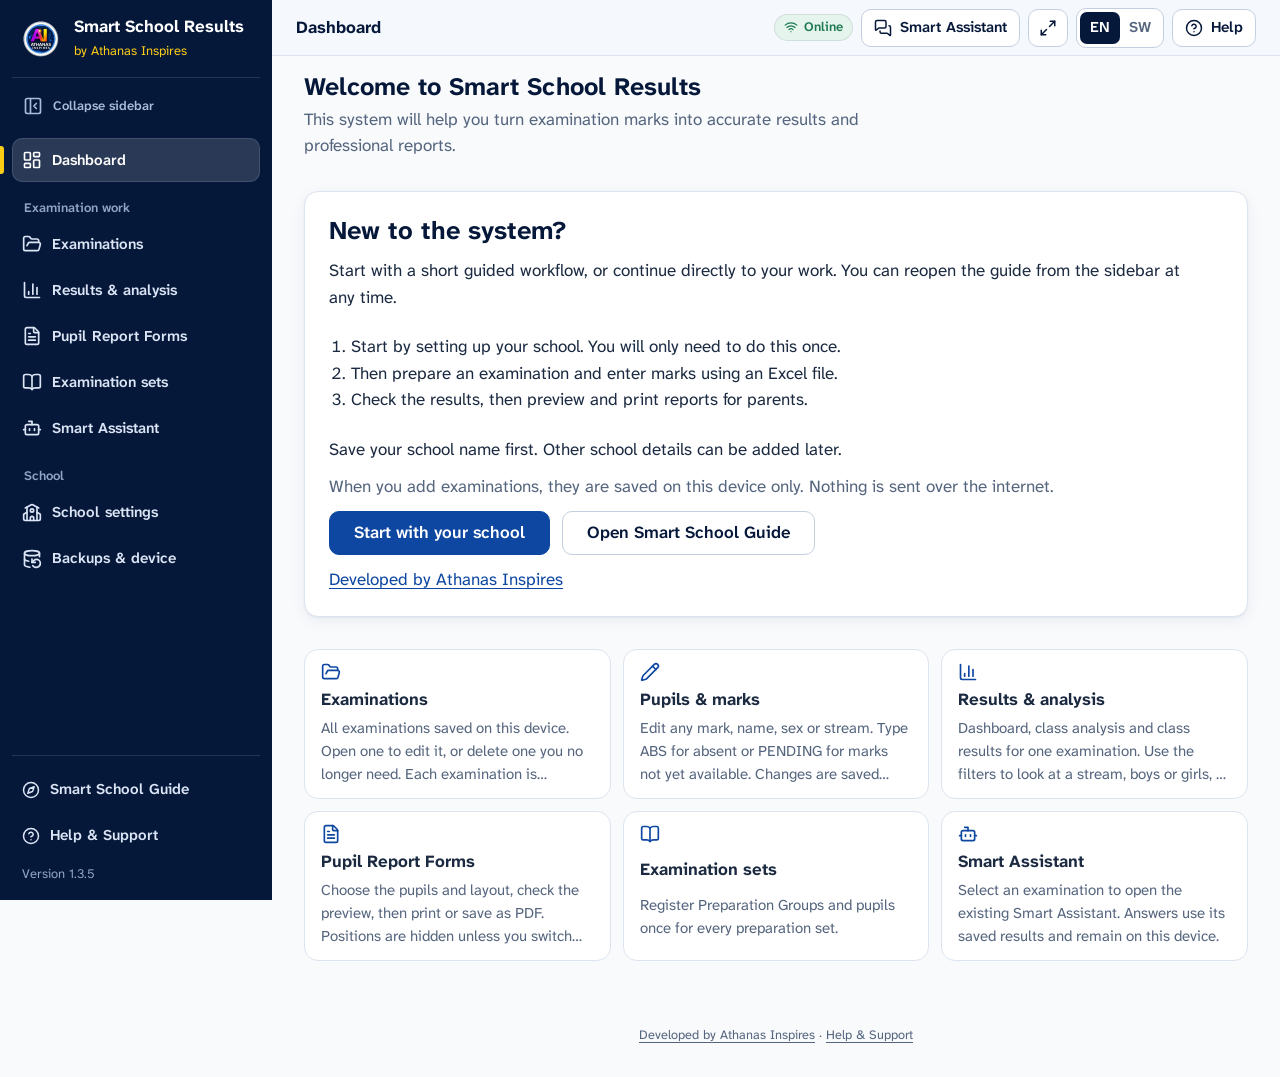
==== commit 61d8daa2: "Add files via upload" ====
--- a/index.html
+++ b/index.html
@@ -9,14 +9,14 @@
     <link rel="icon" href="./favicon-48x48.png" sizes="48x48" type="image/png" />
     <link rel="apple-touch-icon" href="./apple-touch-icon.png" />
     <title>Smart School Results by Athanas Inspires</title>
-    <script type="module" crossorigin src="./assets/index-DOYJZDNZ.js"></script>
+    <script type="module" crossorigin src="./assets/index-DstPur1G.js"></script>
     <link rel="modulepreload" crossorigin href="./assets/rolldown-runtime-COiEfhsA.js">
     <link rel="modulepreload" crossorigin href="./assets/jsx-runtime-CldxteV5.js">
     <link rel="modulepreload" crossorigin href="./assets/import-wrapper-prod-jtQInq1d.js">
     <link rel="modulepreload" crossorigin href="./assets/workspace-state-DauQl7Uv.js">
     <link rel="modulepreload" crossorigin href="./assets/preferences-nsOAQ93Y.js">
-    <link rel="modulepreload" crossorigin href="./assets/text-DKaqw_NA.js">
-    <link rel="modulepreload" crossorigin href="./assets/useI18n-CQnE3NUG.js">
+    <link rel="modulepreload" crossorigin href="./assets/text-BVJ5SSom.js">
+    <link rel="modulepreload" crossorigin href="./assets/useI18n-BKKEfEIG.js">
     <link rel="modulepreload" crossorigin href="./assets/chunk-OB3PAWPO-Cttlpxhf.js">
     <link rel="modulepreload" crossorigin href="./assets/createLucideIcon-DNdZxDmG.js">
     <link rel="modulepreload" crossorigin href="./assets/streams-OWVIGmXI.js">
@@ -24,7 +24,7 @@
     <link rel="modulepreload" crossorigin href="./assets/subjects-BEHp22s2.js">
     <link rel="modulepreload" crossorigin href="./assets/format-CmlmwK9r.js">
     <link rel="modulepreload" crossorigin href="./assets/class-sheet-CQ-tvc5F.js">
-    <link rel="stylesheet" crossorigin href="./assets/index-Ca8BLzRT.css">
+    <link rel="stylesheet" crossorigin href="./assets/index-DTzLj9xZ.css">
   <link rel="manifest" href="./manifest.webmanifest"></head>
   <body>
     <div id="root"></div>
--- a/assets/index-DTzLj9xZ.css
+++ b/assets/index-DTzLj9xZ.css
@@ -0,0 +1 @@
+@font-face{font-family:Atkinson Hyperlegible Next;font-style:normal;font-display:swap;font-weight:400;src:url(./atkinson-hyperlegible-next-latin-400-normal-FfmJh7DR.woff2)format("woff2"),url(./atkinson-hyperlegible-next-latin-400-normal-DPp7N0cD.woff)format("woff")}@font-face{font-family:Atkinson Hyperlegible Next;font-style:normal;font-display:swap;font-weight:600;src:url(./atkinson-hyperlegible-next-latin-600-normal-BBuhw47K.woff2)format("woff2"),url(./atkinson-hyperlegible-next-latin-600-normal-BhgCag5w.woff)format("woff")}@font-face{font-family:Atkinson Hyperlegible Next;font-style:normal;font-display:swap;font-weight:700;src:url(./atkinson-hyperlegible-next-latin-700-normal-Dpiyiu63.woff2)format("woff2"),url(./atkinson-hyperlegible-next-latin-700-normal-C2qZD_Q9.woff)format("woff")}:root{--color-ink:#06183a;--color-ink-soft:#0d47a1;--color-blue:#0d47a1;--color-blue-hover:#0a387e;--color-blue-tint:#e8f0fb;--color-paper:#f8fafc;--color-surface:#fff;--color-rule:#dce4ef;--color-rule-strong:#c3cfdf;--color-text:#1b2a41;--color-text-muted:#55657e;--color-margin:#facc15;--color-ok:#1e7a52;--color-ok-tint:#e5f4ec;--color-warn:#8f5208;--color-warn-tint:#fdf1de;--color-focus:#facc15;--font-sans:"Atkinson Hyperlegible Next", "Segoe UI", system-ui, -apple-system, sans-serif;--text-xs:.8125rem;--text-sm:.9375rem;--text-md:1.0625rem;--text-lg:1.25rem;--text-xl:1.5625rem;--text-2xl:2rem;--text-3xl:2.5rem;--leading-tight:1.2;--leading-body:1.55;--space-1:.25rem;--space-2:.5rem;--space-3:.75rem;--space-4:1rem;--space-5:1.5rem;--space-6:2rem;--space-7:3rem;--space-8:4rem;--radius-sm:6px;--radius-md:10px;--radius-lg:14px;--shadow-raised:0 1px 2px #14284b0f, 0 4px 16px #14284b0f;--shadow-overlay:0 12px 40px #14284b38;--motion-fast:.14s;--state-hover-bg:var(--color-blue-tint);--state-selected-border:var(--color-blue);--state-disabled-bg:#edf1f7;--state-disabled-text:var(--color-text-muted);--sidebar-width:272px;--header-height:56px;--content-max:1040px}*,:before,:after{box-sizing:border-box}html{-webkit-text-size-adjust:100%;-moz-text-size-adjust:100%;text-size-adjust:100%}body{background:var(--color-paper);min-height:100vh;color:var(--color-text);font-family:var(--font-sans);font-size:var(--text-md);line-height:var(--leading-body);-webkit-font-smoothing:antialiased;margin:0}h1,h2,h3,h4{color:var(--color-ink);line-height:var(--leading-tight);text-wrap:balance;margin:0;font-weight:700}p{text-wrap:pretty;margin:0}ul,ol{margin:0;padding:0}a{color:var(--color-blue);text-underline-offset:3px}a:hover{color:var(--color-blue-hover)}button{font:inherit}:focus-visible{outline:3px solid var(--color-focus);outline-offset:2px;border-radius:var(--radius-sm)}.visually-hidden{clip:rect(0 0 0 0);white-space:nowrap;border:0;width:1px;height:1px;margin:-1px;padding:0;overflow:hidden;position:absolute!important}.btn{justify-content:center;align-items:center;gap:var(--space-2);min-height:44px;padding:0 var(--space-5);border-radius:var(--radius-md);font-size:var(--text-md);cursor:pointer;white-space:nowrap;border:1px solid #0000;font-weight:600;line-height:1;text-decoration:none;display:inline-flex}.btn svg{flex:none}.btn-primary{background:var(--color-blue);color:#fff}.btn-primary:hover{background:var(--color-blue-hover);color:#fff}.btn-secondary{background:var(--color-surface);border-color:var(--color-rule-strong);color:var(--color-ink)}.btn-secondary:hover{border-color:var(--color-blue);color:var(--color-blue)}.btn-quiet{color:var(--color-ink);padding:0 var(--space-3);background:0 0}.btn-quiet:hover{background:var(--color-blue-tint);color:var(--color-ink)}.btn[disabled]{opacity:.55;cursor:not-allowed}.panel{background:var(--color-surface);border:1px solid var(--color-rule);border-radius:var(--radius-lg);padding:var(--space-5)}.panel-title{font-size:var(--text-lg);margin-bottom:var(--space-3)}.muted{color:var(--color-text-muted)}.tick-list{gap:var(--space-3);list-style:none;display:grid}.tick-list li{gap:var(--space-3);grid-template-columns:22px 1fr;align-items:start;display:grid}.tick-list svg{color:var(--color-blue);margin-top:3px}.badge{font-size:var(--text-xs);white-space:nowrap;border-radius:999px;align-items:center;gap:6px;padding:3px 10px;font-weight:600;display:inline-flex}.badge-ok{background:var(--color-ok-tint);color:var(--color-ok)}.badge-warn{background:var(--color-warn-tint);color:var(--color-warn)}.badge-planned{color:var(--color-text-muted);background:#edf1f7}.badge-info{background:var(--color-blue-tint);color:var(--color-blue-hover)}@media (prefers-reduced-motion:reduce){*,:before,:after{transition-duration:.01ms!important;animation-duration:.01ms!important}}.form-section{gap:var(--space-4);display:grid}.form-section+.form-section{margin-top:var(--space-5)}.form-section__intro{color:var(--color-text-muted);font-size:var(--text-sm);max-width:68ch;margin-top:calc(var(--space-2) * -1)}.form-grid{gap:var(--space-4);grid-template-columns:repeat(auto-fit,minmax(220px,1fr));display:grid}.field{align-content:start;gap:6px;min-width:0;display:grid}.field__label{font-weight:600;font-size:var(--text-sm);color:var(--color-ink)}.field__optional{color:var(--color-text-muted);font-weight:400}.field__hint{font-size:var(--text-xs);color:var(--color-text-muted)}.field__error{font-size:var(--text-xs);color:#b42318;font-weight:600}.input{border:1px solid var(--color-rule-strong);border-radius:var(--radius-md);background:var(--color-surface);width:100%;min-height:44px;color:var(--color-text);font:inherit;font-size:var(--text-md);padding:10px 12px}textarea.input{resize:vertical;min-height:88px;line-height:1.45}.input:hover{border-color:var(--color-blue)}.input:focus-visible{outline:3px solid var(--color-focus);outline-offset:0;border-color:var(--color-blue)}.input[aria-invalid=true]{background:#fff8f7;border-color:#b42318}.choice-row{gap:var(--space-2);flex-wrap:wrap;display:flex}.choice{align-items:center;gap:var(--space-2);min-height:44px;padding:0 var(--space-4);border:1px solid var(--color-rule-strong);border-radius:var(--radius-md);background:var(--color-surface);cursor:pointer;font-weight:600;font-size:var(--text-sm);display:inline-flex}.choice:has(input:checked){border-color:var(--color-blue);background:var(--color-blue-tint);color:var(--color-ink)}.choice input{accent-color:var(--color-blue);width:18px;height:18px;margin:0}.btn-danger{color:#fff;background:#b42318}.btn-danger:hover{color:#fff;background:#912018}.btn-small{min-height:36px;padding:0 var(--space-3);font-size:var(--text-sm)}@media screen and (pointer:coarse){.btn-small{min-height:44px}}.form-actions{gap:var(--space-3);flex-wrap:wrap;align-items:center;display:flex}.notice{gap:var(--space-3);padding:var(--space-3) var(--space-4);border-radius:var(--radius-md);font-size:var(--text-sm);align-items:flex-start;display:flex}.notice svg{flex:none;margin-top:2px}.notice-error{color:#912018;background:#fef3f2;border:1px solid #fecdca}.notice-ok{background:var(--color-ok-tint);color:var(--color-ok)}.notice-info{background:var(--color-blue-tint);color:var(--color-ink)}.stack{gap:var(--space-5);display:grid}.chip{text-align:left;min-height:44px;padding:var(--space-2) var(--space-4);border:1px solid var(--color-rule-strong);background:var(--color-surface);color:var(--color-ink);font-weight:600;font-size:var(--text-sm);cursor:pointer;border-radius:999px;justify-content:center;align-items:center;display:inline-flex}.assistant__suggestions .chip{min-height:36px;font-size:var(--text-xs)}.chip:hover{border-color:var(--color-blue)}.chip[aria-pressed=true]{background:var(--color-blue);border-color:var(--color-blue);color:#fff}.notice-warn{background:var(--color-warn-tint);color:var(--color-warn)}@media screen{.btn,.chip,.choice,.input,.cell-input{transition:background-color .12s,border-color .12s,color .12s,box-shadow .12s}.btn-primary:not(:disabled):is(:hover,:focus-visible),.btn-danger:not(:disabled):is(:hover,:focus-visible){box-shadow:0 2px 6px #14284b29}.btn-secondary:not(:disabled):is(:hover,:focus-visible){background:var(--color-blue-tint);border-color:var(--color-blue);color:var(--color-ink)}.panel{box-shadow:var(--shadow-raised)}.badge{box-shadow:inset 0 0 0 1px #14284b1a}.chip[aria-pressed=true]{box-shadow:inset 0 0 0 1px}.choice:has(input:checked){box-shadow:inset 0 0 0 1px}.input:is(:disabled,[readonly]),.btn:disabled{opacity:1;border-color:var(--color-rule-strong);color:var(--color-text-muted);box-shadow:none;background:#edf1f7}.input:disabled,.btn:disabled{cursor:not-allowed}.input[readonly]{cursor:default}.input[aria-invalid=true],.cell-input[aria-invalid=true]{box-shadow:inset 3px 0 #b42318}.notice-error,.notice-warn{box-shadow:inset 3px 0}.data-table tbody tr:is(:hover,:focus-within) td{background-color:var(--color-blue-tint)}}@media screen and (prefers-reduced-motion:reduce){.btn,.chip,.choice,.input,.cell-input,.sidebar__link,.sidebar__guide,.sidebar__toggle{transition:none!important}}@media screen{.sidebar__byline{color:#facc15;font-size:var(--text-xs);margin-top:.3rem}.sidebar__brand .product-brand{object-fit:contain;flex:0 0 42px}.btn-primary{color:#fff;background:#0d47a1;border-color:#0d47a1}.input:focus-visible,.cell-input:focus-visible{outline-offset:2px;outline:2px solid #0d47a1}.sidebar__link.active,.sidebar__guide.active{background:#0d47a1}}.school-heading-line-wrap{min-width:0;max-width:100%}.school-heading-line{white-space:nowrap;min-width:0;max-width:100%;display:block;overflow-wrap:normal!important}.backup-export-caution{color:var(--color-text-muted);margin-top:.3rem;font-weight:400;display:block}@media (prefers-reduced-motion:reduce){.spin{animation:none!important}}@media screen{:is(.btn,.chip,.choice,.analysis__tab,.language-switch__option,.exam-context__reports>summary,.sidebar__link,.sidebar__guide,.sidebar__toggle){touch-action:manipulation;-webkit-tap-highlight-color:transparent}:is(.analysis__tab,.language-switch__option){transition:background-color var(--motion-fast) ease,border-color var(--motion-fast) ease,color var(--motion-fast) ease}:is(.btn,.chip,.language-switch__option):not(:disabled):active{transform:translateY(1px)}.btn-quiet:not(:disabled):active,.analysis__tab:active{background:var(--state-hover-bg)}.sidebar__link:active,.sidebar__guide:active,.sidebar__toggle:active{background:#ffffff29}.language-switch__option:not([aria-pressed=true]):hover{background:var(--state-hover-bg);color:var(--color-ink)}.chip[aria-pressed=true]:not(:disabled):hover{background:var(--color-blue-hover);border-color:var(--color-blue-hover);color:#fff}.analysis__tab:not([aria-selected=true]):hover{border-bottom-color:var(--color-rule-strong)}.analysis__tab:focus-visible{outline-offset:-3px}.exam-context__reports[open]>summary,.app-header__more-toggle[aria-expanded=true]{background:var(--state-hover-bg);border-color:var(--state-selected-border)}:is(.chip,.analysis__tab,.language-switch__option):disabled{background:var(--state-disabled-bg);border-color:var(--color-rule-strong);color:var(--state-disabled-text);box-shadow:none;cursor:not-allowed}.choice:has(input:disabled){background:var(--state-disabled-bg);border-color:var(--color-rule-strong);color:var(--state-disabled-text);box-shadow:none;cursor:not-allowed}.btn[aria-busy=true]{cursor:progress}.language-switch__option:focus-visible{outline-offset:1px}}@media screen and (prefers-reduced-motion:reduce){:is(.btn,.chip,.language-switch__option):active{transform:none!important}:is(.analysis__tab,.language-switch__option){transition:none!important}}@media screen{.disclosure-marker>summary{list-style:none}.disclosure-marker>summary::-webkit-details-marker{display:none}.disclosure-marker>summary:before{content:"";width:.5rem;height:.5rem;transition:transform var(--motion-fast) ease;border-bottom:2px solid;border-right:2px solid;flex:none;margin-right:.15rem;transform:rotate(-45deg)}.disclosure-marker[open]>summary:before{transform:rotate(45deg)}}@media screen and (prefers-reduced-motion:reduce){.disclosure-marker>summary:before{transition:none!important}}@media print{.product-chrome,.help-layer{display:none!important}:is(.report__table,.academic-table,.sheet-table,.master-table,.master-analysis-table,.results-table) :is(th,td){overflow-wrap:break-word;-webkit-hyphens:none;hyphens:none;word-break:normal}:is(.report__table,.academic-table,.sheet-table,.master-table,.master-analysis-table,.results-table) :is(td.num,td.rank,td.grade,td.position,td.sn){white-space:nowrap}}.danger-zone{border:1px solid #dcbbbb;grid-column:1/-1}.danger-zone__summary{cursor:pointer}.danger-zone__summary>h2{margin:0;display:inline}.danger-zone>h2{color:#912c27}.danger-zone__option{border-top:1px solid var(--color-border);padding-top:var(--space-4);margin-top:var(--space-4);gap:var(--space-3);display:grid}.danger-zone__option .btn{white-space:normal;text-align:left;justify-self:start}.reset-dialog{width:min(680px,100%);max-height:calc(100dvh - 2rem);overflow-y:auto}.reset-dialog__content{gap:var(--space-3);min-width:0;display:grid}.reset-summary{gap:.3rem;display:grid}.reset-summary>div{justify-content:space-between;gap:1rem;display:flex}.reset-summary dd{margin:0;font-weight:700}.reset-ack{align-items:flex-start;gap:.7rem;display:flex}.reset-ack input{flex:none;width:1.2rem;height:1.2rem;margin-top:.3rem}.reset-dialog .form-actions{background:var(--color-surface);padding:.7rem 0;position:sticky;bottom:0}.reset-dialog .btn{white-space:normal}.workspace-block{align-content:center;justify-items:start;gap:1rem;max-width:680px;min-height:100dvh;margin:auto;padding:2rem;display:grid}@media print{.danger-zone,.reset-notice{display:none!important}}.help-layer{z-index:50;position:fixed;inset:0}.help-layer__backdrop{background:#14284b59;position:absolute;inset:0}.help-panel{background:var(--color-surface);width:min(420px,100%);box-shadow:var(--shadow-overlay);padding:var(--space-5);align-content:start;gap:var(--space-5);animation:.16s ease-out help-in;display:grid;position:absolute;top:0;bottom:0;right:0;overflow-y:auto}.help-panel__header{justify-content:space-between;align-items:center;display:flex}.help-panel__header h2{font-size:var(--text-xl)}.help-panel__close{min-height:40px}.help-panel__section{gap:var(--space-3);padding-top:var(--space-4);border-top:1px solid var(--color-rule);display:grid}.help-panel__section h3{font-size:var(--text-md)}@keyframes help-in{0%{opacity:0;transform:translate(24px)}}.confirm-layer{padding:var(--space-4);place-items:center;display:grid}.confirm-dialog{background:var(--color-surface);border-radius:var(--radius-lg);width:min(480px,100%);box-shadow:var(--shadow-overlay);padding:var(--space-5);gap:var(--space-3);display:grid;position:relative}.confirm-dialog h2{font-size:var(--text-xl)}.confirm-dialog__icon{color:#b42318;background:#fef3f2;border-radius:12px;place-items:center;width:44px;height:44px;display:grid}.confirm-dialog__actions{margin-top:var(--space-2);justify-content:flex-end}.confirm-dialog--ok .confirm-dialog__icon{background:var(--color-ok-tint);color:var(--color-ok)}.release-notes__items{gap:var(--space-1);margin:0;padding-left:1.25rem;display:grid}@media screen{.exam-context{box-shadow:0 1px 3px #14284b0d}.exam-context__nav [aria-current=page]{box-shadow:inset 0 0 0 1px var(--color-blue)}.app-shell__sidebar{transition-property:transform}.exam-context{background:var(--color-surface);border:1px solid var(--color-rule);border-radius:var(--radius-md);gap:.5rem;min-width:0;margin-bottom:1rem;padding:1rem;display:grid}.exam-context__identity{overflow-wrap:anywhere;font-weight:700}.exam-context__crumb,.exam-context .muted{font-size:var(--text-sm)}.exam-context__nav{flex-wrap:wrap;align-items:flex-start;gap:.5rem;display:flex}.exam-context__nav [aria-current=page]{border-color:var(--color-blue);background:var(--color-blue-tint)}.exam-context__reports{position:relative}.exam-context__menus{display:contents}.exam-context__reports>button[aria-expanded=true]{background:var(--state-hover-bg);border-color:var(--state-selected-border)}.exam-context__reports>div{border:1px solid var(--color-rule);border-radius:var(--radius-md);background:#fff;gap:.6rem;margin-top:.4rem;padding:1rem;display:grid}.exam-context__mobile{display:none}.return-task{margin:0 0 1rem}.next-action{gap:.7rem;margin-bottom:1rem;display:grid}.next-action>.btn{justify-self:start}.print-scope{gap:.7rem;margin-bottom:1rem;display:grid}.saved-list,.saved-item,.saved-item__main,.saved-item__actions{min-width:0;max-width:100%}.saved-item__main{overflow-wrap:anywhere;flex:210px}.saved-item__actions{flex-wrap:wrap}.btn{white-space:normal;overflow-wrap:anywhere;text-align:center;max-width:100%;padding-top:.5rem;padding-bottom:.5rem;line-height:1.35}.form-actions,.choice-row,.app-header__tools,.app-main__inner,.panel,.reports,.reports__preview,.reports__controls,.reports__preview>*,.form-grid>*{min-width:0}.report-preview-scroll{min-width:0;max-width:100%;overflow-x:auto}.report-preview-scroll .report-pages{justify-content:start}.reports__quality,.reports__exam,.reports__behaviour-tools{overflow-wrap:anywhere;max-width:100%}.reports__group,.reports__pair,.reports__resolve{min-width:0}.reports__preview .input,.reports__controls .input{min-width:0;max-width:100%}.confirm-dialog{max-height:calc(100dvh - 2rem);overflow:auto}.banner{flex-wrap:wrap}.dashboard .panel+.panel{margin-top:1rem}@media (max-width:560px){.app-header__tools{margin-left:auto}.app-header{gap:.4rem;padding-left:.6rem;padding-right:.6rem}.exam-context__nav{display:none}.exam-context__mobile{font-size:var(--text-sm);gap:.4rem;display:grid}.saved-item{padding:1rem}.form-actions .btn{flex-shrink:1}}@media (max-width:380px){.app-header [data-testid=connection-status] .connection-label{clip:rect(0,0,0,0);width:1px;height:1px;position:absolute;overflow:hidden}.app-header [data-testid=connection-status]{padding:.5rem}}.exam-context{gap:.55rem;margin-bottom:.6rem;padding:.8rem 1rem}.exam-context__top{justify-content:space-between;align-items:center;gap:1rem;display:flex}.exam-context__identity{font-size:var(--text-lg);margin:0;line-height:1.25}.exam-context__change,.exam-context__scope{font-size:var(--text-xs);white-space:nowrap}.exam-context__scope{color:var(--color-text-muted);align-self:center;margin-right:auto}.exam-context__nav{align-items:center;gap:.4rem}.exam-context__reports>div:before{content:"";height:.6rem;position:absolute;top:-.6rem;left:0;right:0}.exam-context__reports>div{z-index:15;min-width:220px;box-shadow:var(--shadow-overlay);position:absolute;right:0}.page-header--workspace{justify-content:flex-end;align-items:center;gap:.5rem;margin:0 0 .65rem}.page-header--workspace:has(:not(.page-header__aside)){min-height:0}.page-header--workspace .page-header__text{position:absolute}.examination-workspace .form-section{padding:var(--space-4)}.examination-workspace .form-section+.form-section{margin-top:var(--space-4)}.processing-status{color:var(--color-blue);font-size:var(--text-sm);background:var(--color-blue-tint);border-radius:var(--radius-sm);align-items:center;gap:.5rem;padding:.5rem .7rem;display:flex}@media (max-width:560px){.exam-context__top{align-items:flex-start}.exam-context__identity{font-size:1rem}.exam-context__change{white-space:normal}.page-header--workspace .btn{font-size:var(--text-xs)}}}@media print{.processing-status,.product-brand{display:none!important}}.empty-state{justify-items:start;gap:var(--space-3);padding:var(--space-6);border:1.5px dashed var(--color-rule-strong);border-radius:var(--radius-lg);background:var(--color-surface);display:grid}.empty-state__icon{background:var(--color-blue-tint);width:48px;height:48px;color:var(--color-blue);border-radius:12px;place-items:center;display:grid}.empty-state__title{font-size:var(--text-lg)}.empty-state__body{color:var(--color-text-muted);max-width:60ch}.empty-state__action{margin-top:var(--space-2)}.page-header{justify-content:space-between;align-items:flex-end;gap:var(--space-3);margin-bottom:var(--space-4);flex-wrap:wrap;display:flex}.page-header h1{font-size:var(--text-xl)}.page-header__description{margin-top:var(--space-1);color:var(--color-text-muted);font-size:var(--text-md);max-width:62ch}.saved__message{margin-bottom:var(--space-4)}.saved-list{gap:var(--space-3);list-style:none;display:grid}.saved-item{justify-content:space-between;align-items:center;gap:var(--space-3);padding:var(--space-4) var(--space-5);background:var(--color-surface);border:1px solid var(--color-rule);border-left:4px solid var(--color-margin);border-radius:var(--radius-md);flex-wrap:wrap;display:flex}.saved-item__main{gap:4px;min-width:0;display:grid}.saved-item__title{font-size:var(--text-md)}.saved-item__title a{color:var(--color-ink);text-decoration:none}.saved-item__title a:hover{color:var(--color-blue);text-decoration:underline}.saved-item__meta{gap:var(--space-1) var(--space-4);font-size:var(--text-sm);color:var(--color-text-muted);flex-wrap:wrap;display:flex}.saved-item__actions{gap:var(--space-2);display:flex}.banner{align-items:center;gap:var(--space-3);padding:var(--space-3) var(--space-5);font-size:var(--text-sm);border-bottom:1px solid var(--color-rule);display:flex}.banner svg{flex:none}.banner p{flex:1}.banner-warn{background:var(--color-warn-tint);color:var(--color-warn)}.banner-info{background:var(--color-blue-tint);color:var(--color-ink)}.banner-actions{gap:var(--space-2);flex-wrap:wrap;display:flex}.banner .btn{min-height:36px;padding:0 var(--space-4);font-size:var(--text-sm)}.language-switch{border:1px solid var(--color-rule-strong);border-radius:var(--radius-md);background:var(--color-surface);padding:3px;display:inline-flex}.language-switch__option{min-width:40px;min-height:32px;color:var(--color-text-muted);font-size:var(--text-sm);cursor:pointer;background:0 0;border:0;border-radius:7px;font-weight:600}.language-switch__option[aria-pressed=true]{background:var(--color-ink);color:#fff}.ask-composer{gap:var(--space-2);min-width:0;display:grid;container-type:inline-size}.ask-composer__label{color:var(--color-ink);font-weight:600}.ask-composer__row{align-items:stretch;gap:var(--space-2);min-width:0;display:flex}.ask-composer__input{flex:12rem;min-width:0}.ask-composer .ask-composer__submit{min-width:6.5rem;min-height:44px;padding-inline:var(--space-4);white-space:nowrap;overflow-wrap:normal;word-break:keep-all;flex:none}.ask-composer__submit-text{white-space:nowrap}@container (width<=26rem){.ask-composer__row{flex-direction:column}.ask-composer__input{flex:none}.ask-composer .ask-composer__submit{width:100%}}@supports not (container-type:inline-size){@media (max-width:480px){.ask-composer__row{flex-direction:column}.ask-composer__input{flex:none}.ask-composer .ask-composer__submit{width:100%}}}:root{--assistant-width:clamp(360px, 30vw, 480px)}.assistant-panel{--assistant-font:.875rem;top:var(--header-height);z-index:45;gap:var(--space-2);width:min(var(--assistant-width), 100vw);padding:var(--space-3) var(--space-4) var(--space-4);background:var(--color-surface);border-left:1px solid var(--color-rule-strong);box-shadow:var(--shadow-overlay);overscroll-behavior:contain;animation:assistant-in var(--motion-fast) ease-out;flex-direction:column;display:flex;position:fixed;bottom:0;right:0;overflow:hidden auto}.assistant-panel:focus{outline:none}.assistant-panel--full{z-index:110;width:100vw;padding:var(--space-3);border-left:0;top:0}@media (min-width:1280px){body:has(.assistant-panel:not(.assistant-panel--full)) .app-shell__body{margin-right:var(--assistant-width)}}.assistant-panel__header{align-items:flex-start;gap:var(--space-2);display:flex}.assistant-panel__mark{background:var(--color-ink);color:#fff;border-radius:50%;flex:none;place-items:center;width:32px;height:32px;margin-top:2px;display:inline-grid}.assistant-panel__title{flex:auto;min-width:0}.assistant-panel__title h2{font-size:var(--text-md);margin:0;line-height:1.25}.assistant-panel__context{font-size:var(--text-xs);color:var(--color-ink-soft);overflow-wrap:anywhere;margin:1px 0 0;font-weight:600;line-height:1.3}.assistant-panel__badge{color:var(--color-text-muted);margin:1px 0 0;font-size:.75rem;line-height:1.3}.assistant-panel__icon{flex:none;justify-content:center;min-width:44px;min-height:44px;padding:0}.assistant-panel__close{min-width:44px;min-height:44px}.assistant-panel__views{border-radius:var(--radius-md);background:var(--color-blue-tint);grid-template-columns:repeat(3,minmax(0,1fr));gap:2px;padding:3px;display:grid}.assistant-panel__view{justify-content:center;align-items:center;gap:var(--space-1);min-height:40px;padding:2px var(--space-1);border-radius:calc(var(--radius-md) - 2px);color:var(--color-text);font:inherit;font-size:var(--text-xs);text-align:center;cursor:pointer;background:0 0;border:1px solid #0000;line-height:1.15;display:inline-flex}.assistant-panel__view svg{flex:none}.assistant-panel__view:hover{background:#fff9}.assistant-panel__view[aria-pressed=true]{border-color:var(--state-selected-border);background:var(--color-surface);font-weight:700;box-shadow:0 1px 2px #14284b1f}.assistant-panel__unsaved{color:var(--color-warn);font-weight:600;display:block}.assistant-panel__status{align-items:center;gap:var(--space-2);font-size:var(--text-sm);flex-wrap:wrap;margin:0;display:flex}.assistant-panel__status>span{flex:12rem}.assistant-panel__log{overscroll-behavior:contain;gap:var(--space-3);min-height:8rem;padding:var(--space-2) var(--space-1);flex-direction:column;flex:auto;display:flex;overflow-y:auto}.assistant-panel__pane{align-content:start;gap:var(--space-4);padding:var(--space-1);flex:auto;display:grid;overflow-y:auto}.assistant-panel__pane h3{margin:0 0 var(--space-2);font-size:var(--text-md)}.assistant-panel__suggestions{gap:var(--space-1);align-items:flex-start;min-width:0;display:flex}.assistant-panel__chips{gap:var(--space-2);flex-wrap:wrap;flex:auto;min-width:0;padding:2px;display:flex}.assistant-panel__chips .chip{min-height:36px;padding:var(--space-1) var(--space-3);font-size:var(--assistant-font);white-space:normal;text-align:left}.assistant-panel__chips-hide{flex:none;justify-content:center;min-width:36px;padding:0}.assistant-memory__check{margin-bottom:var(--space-2)}.assistant-panel__tools{gap:0 var(--space-1);padding-top:var(--space-1);flex-wrap:wrap;align-items:center;display:flex}.assistant-panel__tools .btn-small{padding:0 var(--space-2);font-size:var(--text-xs);gap:var(--space-1)}.assistant-panel__composer{margin-top:auto}.assistant-panel--text-s{--assistant-font:.8125rem}.assistant-panel--text-m{--assistant-font:.875rem}.assistant-panel--text-l{--assistant-font:1rem}.assistant-msg{max-width:100%;font-size:var(--assistant-font);overflow-wrap:anywhere;line-height:1.5}.assistant-msg p{margin:0}.assistant-msg--user{max-width:85%;padding:var(--space-2) var(--space-3);background:var(--color-blue-tint);white-space:pre-wrap;border-radius:16px 16px 4px;align-self:flex-end}.assistant-msg:not(.assistant-msg--user){padding:var(--space-2) var(--space-3);border:1px solid var(--color-rule);border-left:3px solid var(--color-rule-strong);background:var(--color-surface);border-radius:4px 16px 16px;align-self:stretch;margin-left:28px;position:relative;box-shadow:0 1px 2px #14284b0f}.assistant-msg__icon{background:var(--color-ink);color:#fff;border-radius:50%;place-items:center;width:22px;height:22px;display:inline-grid;position:absolute;top:4px;left:-30px}.assistant-msg--done{border-left-color:var(--color-ok)!important}.assistant-msg--unsupported,.assistant-msg--notice{border-left-color:var(--color-warn)!important}.assistant-msg__lines{margin:var(--space-2) 0 0;padding-left:var(--space-5);gap:var(--space-1);display:grid}.assistant-msg__options{gap:var(--space-2);margin-top:var(--space-2);display:grid}.assistant-option{align-items:center;gap:var(--space-3);width:100%;min-height:44px;padding:var(--space-2) var(--space-3);text-align:left;font:inherit;border:1px solid var(--color-rule-strong);border-radius:var(--radius-md);background:var(--color-surface);color:var(--color-text);cursor:pointer;transition:background var(--motion-fast), border-color var(--motion-fast);display:flex}.assistant-option:hover:not(:disabled){background:var(--state-hover-bg);border-color:var(--state-selected-border)}.assistant-option:disabled{background:var(--state-disabled-bg);color:var(--state-disabled-text);cursor:default}.assistant-option__letter{background:var(--color-ink);color:#fff;width:28px;height:28px;font-weight:700;font-size:var(--text-sm);border-radius:50%;flex:none;place-items:center;display:inline-grid}.assistant-option:disabled .assistant-option__letter{background:var(--color-text-muted)}.assistant-msg__actions,.assistant-msg__suggestions{gap:var(--space-2);margin-top:var(--space-2);flex-wrap:wrap;display:flex}.assistant-msg__actions .btn{min-height:44px}.assistant-msg__note{font-size:var(--text-sm);color:var(--color-text-muted);margin-top:var(--space-2)!important}.assistant-msg__unavailable{font-size:var(--text-sm);color:var(--color-text-muted)}.assistant-academic{gap:var(--space-2);margin-top:var(--space-2);padding:var(--space-2);border:1px solid var(--color-rule);border-radius:var(--radius-md);background:var(--color-paper);display:grid}.assistant-academic__stamp{font-size:var(--text-xs);color:var(--color-text-muted)}.assistant-academic__outdated{align-items:center;gap:var(--space-2);padding:var(--space-2);border-radius:var(--radius-sm);background:var(--color-warn-tint);color:var(--color-warn);font-size:var(--text-sm);flex-wrap:wrap;font-weight:600;display:flex}.assistant-academic__label{font-size:var(--text-xs);letter-spacing:.02em;text-transform:uppercase;color:var(--color-ink-soft);font-weight:700}.assistant-academic__summary{font-weight:600}.assistant-academic__detail{font-size:var(--text-sm)}.assistant-academic summary{cursor:pointer;min-height:32px;font-size:var(--text-sm);color:var(--color-blue);font-weight:600}.assistant-academic__table{max-width:100%;overflow-x:auto}.assistant-academic__table table{width:100%;font-size:.93em}.assistant-msg :is(th,td){white-space:normal;overflow-wrap:anywhere;padding:4px 6px}.assistant-academic__explain ul{margin:var(--space-1) 0 0;padding-left:var(--space-5);font-size:var(--text-sm)}.assistant-history{gap:var(--space-2);margin:0;padding:0;list-style:none;display:grid}.assistant-history>li{gap:var(--space-2);padding:var(--space-3);border:1px solid var(--color-rule);border-radius:var(--radius-md);overflow-wrap:anywhere;display:grid}.assistant-history .badge{margin-left:var(--space-2)}.assistant-legacy ul{padding-left:var(--space-5);font-size:var(--text-sm)}.assistant-memory__group{gap:var(--space-2);margin:var(--space-3) 0 0;padding:var(--space-3);border:1px solid var(--color-rule);border-radius:var(--radius-md);display:grid}.assistant-memory__group legend{padding:0 var(--space-1);font-weight:700}.app-header .app-header__assistant{min-height:38px;padding:0 var(--space-3);font-size:var(--text-sm);white-space:nowrap;position:relative}.app-header__assistant[aria-expanded=true]{border-color:var(--state-selected-border);background:var(--color-blue-tint)}.app-header__assistant-dot{background:var(--color-blue);width:9px;height:9px;box-shadow:0 0 0 2px var(--color-surface);border-radius:50%;position:absolute;top:4px;right:4px}@media (max-width:720px){.app-header .app-header__assistant{justify-content:center;min-width:44px;min-height:44px;padding:0}.app-header__assistant-label{clip:rect(0 0 0 0);white-space:nowrap;width:1px;height:1px;position:absolute;overflow:hidden}}@keyframes assistant-in{0%{opacity:.6;transform:translate(16px)}to{opacity:1;transform:none}}@media (prefers-reduced-motion:reduce){.assistant-panel{animation:none}.assistant-option{transition:none}}@media print{.assistant-panel,.app-header__assistant{display:none!important}.app-shell__body{margin-right:0!important}}.assistant-panel__composer .ask-composer__label{clip:rect(0 0 0 0);white-space:nowrap;width:1px;height:1px;position:absolute;overflow:hidden}@container (width<=26rem){.assistant-panel__composer .ask-composer__row{flex-direction:row}.assistant-panel__composer .ask-composer__input{flex:8rem}.assistant-panel__composer.ask-composer .ask-composer__submit{width:auto;min-width:5.5rem}}@container (width<=17rem){.assistant-panel__composer .ask-composer__row{flex-direction:column}.assistant-panel__composer.ask-composer .ask-composer__submit{width:100%}}@media (max-height:560px){.assistant-panel__log{flex:none;min-height:14rem;max-height:none;overflow:visible}}.typewriter-rest{color:#0000}@media (forced-colors:active){.typewriter-rest{color:canvas}}.assistant-msg__skip{margin-top:var(--space-1)}.assistant-msg--busy{align-items:center;gap:var(--space-2);color:var(--color-text-muted);font-size:var(--text-sm);display:flex}.assistant-msg__notes{margin:var(--space-2) 0 0;padding-left:var(--space-5);font-size:var(--text-sm);color:var(--color-warn)}.assistant-panel__hint{font-size:var(--text-xs);color:var(--color-text-muted);margin:0}.assistant-chip{flex:none;align-items:center;display:inline-flex}.assistant-chip .chip{border-top-right-radius:0;border-bottom-right-radius:0}.assistant-chip__dismiss{border:1px solid var(--color-rule-strong);background:var(--color-surface);min-width:28px;min-height:36px;color:var(--color-text-muted);cursor:pointer;border-left:0;border-radius:0 999px 999px 0;place-items:center;display:inline-grid}.assistant-chip__dismiss:hover{background:var(--state-hover-bg)}.assistant-academic__badge,.assistant-insight__basis{padding:var(--space-1) var(--space-2);border-radius:var(--radius-sm);background:var(--color-blue-tint);color:var(--color-ink-soft);font-size:var(--text-xs);margin:0;font-weight:700}.assistant-insight--hypothetical .assistant-insight__basis,.assistant-insight--forecast .assistant-insight__basis{background:var(--color-warn-tint);color:var(--color-warn)}.assistant-academic__uncertain{font-size:var(--text-xs);color:var(--color-warn);margin:0}.assistant-academic__tools{gap:var(--space-1);flex-wrap:wrap;display:flex}.assistant-insight{gap:var(--space-2);margin-top:var(--space-2);padding:var(--space-3);border:1px solid var(--color-rule);border-radius:var(--radius-md);background:var(--color-paper);display:grid}.assistant-insight--hypothetical{border-style:dashed;border-color:var(--color-warn)}.assistant-insight--forecast{border-style:dashed}.assistant-insight__title{margin:0;font-weight:700}.assistant-insight__list{padding-left:var(--space-5);gap:var(--space-1);font-size:var(--text-sm);margin:0;display:grid}.assistant-insight details summary{cursor:pointer;min-height:32px;font-size:var(--text-sm);color:var(--color-blue);font-weight:600}.assistant-academic__table caption{text-align:left;font-size:var(--text-xs);color:var(--color-text-muted);padding-bottom:var(--space-1)}.assistant-resource{gap:var(--space-2);margin-top:var(--space-2);display:grid}.assistant-resource__hit{padding:var(--space-2) var(--space-3);border-left:3px solid var(--color-blue);background:var(--color-paper);border-radius:var(--radius-sm)}.assistant-resource__excerpt{margin:0}.assistant-resource__cite{margin:var(--space-1) 0 0;font-size:var(--text-xs);color:var(--color-text-muted)}.assistant-import{gap:var(--space-2);padding:var(--space-3);border:1px solid var(--color-rule-strong);border-radius:var(--radius-md);display:grid}.assistant-import h3{margin:0}.assistant-import__reasons{margin:var(--space-1) 0 0;padding-left:var(--space-5);font-size:var(--text-xs);color:var(--color-warn);overflow-wrap:anywhere}.insight-chart{margin:0}.insight-chart svg{width:100%;height:auto;max-height:220px}.insight-chart__grid{stroke:var(--color-rule);stroke-width:1px}.insight-chart__tick{fill:var(--color-text-muted);font-size:9px}.insight-chart figcaption{gap:var(--space-1);font-size:var(--text-xs);display:grid}.insight-chart__title{font-weight:700}.insight-chart__legend{gap:var(--space-2);flex-wrap:wrap;display:flex}.insight-chart__legend i{vertical-align:-1px;border-radius:2px;width:10px;height:10px;margin-right:4px;display:inline-block}.assistant-workspace-links{gap:var(--space-2);margin-bottom:var(--space-4);flex-wrap:wrap;display:flex}.assistant-msg__image{margin:.5rem 0}.assistant-msg__image img{max-width:100%;height:auto;max-height:200px;display:block}.assistant-msg__image figcaption{font-size:.85rem}.assistant-panel__log{background:var(--color-paper);border-radius:var(--radius-md);padding:var(--space-3) var(--space-2)}.assistant-msg--busy,.assistant-msg--notice{font-size:var(--assistant-font)}.app-shell{grid-template-columns:var(--sidebar-width) minmax(0, 1fr);min-height:100vh;display:grid}.skip-link{left:var(--space-4);z-index:100;padding:var(--space-2) var(--space-4);background:var(--color-ink);color:#fff;border-radius:var(--radius-md);position:absolute;top:-100px}.skip-link:focus{top:var(--space-3);color:#fff}.app-shell__sidebar{background:var(--color-ink);color:#dbe5f5;height:100vh;position:sticky;top:0;overflow-y:auto}.app-shell__menu-close{display:none}.sidebar{min-height:100%;padding:var(--space-4) var(--space-3);flex-direction:column;display:flex}.sidebar__brand{align-items:center;gap:var(--space-3);min-width:0;padding:0 var(--space-2) var(--space-4);border-bottom:1px solid #ffffff1f;display:flex}.sidebar__brand-text{min-width:0}.sidebar__name{color:#fff;font-weight:700;font-size:var(--text-md);line-height:1.2}.sidebar__nav{padding-top:var(--space-3);flex:1}.sidebar__group+.sidebar__group{margin-top:var(--space-3)}.sidebar__group ul{gap:2px;list-style:none;display:grid}.sidebar__group-title{padding:var(--space-1) var(--space-3);font-size:var(--text-xs);color:#8fa4c6;font-weight:600}.sidebar__link,.sidebar__guide{border-radius:var(--radius-md);color:#dbe5f5;min-width:0;min-height:44px;font-size:var(--text-sm);align-items:center;gap:10px;padding:6px 10px;font-weight:600;line-height:1.25;text-decoration:none;display:flex;position:relative}.sidebar svg{flex-shrink:0}.sidebar__link:hover,.sidebar__guide:hover{color:#fff;background:#ffffff14}.sidebar__link.active,.sidebar__guide.active{color:#fff;background:#ffffff24}.sidebar__link.active:before,.sidebar__guide.active:before{content:"";background:var(--color-margin);border-radius:0 3px 3px 0;width:4px;position:absolute;top:8px;bottom:8px;left:-12px}.sidebar__label{overflow-wrap:break-word;-webkit-hyphens:manual;hyphens:manual;flex:1;min-width:0}.sidebar__footer{padding-top:var(--space-3);border-top:1px solid #ffffff1f;gap:2px;display:grid}.sidebar__version{padding:var(--space-1) 10px 0;font-size:var(--text-xs);color:#8fa4c6}.app-shell__body{flex-direction:column;min-width:0;display:flex}.app-header{z-index:20;align-items:center;gap:var(--space-3);min-height:var(--header-height);padding:var(--space-1) var(--space-5);-webkit-backdrop-filter:blur(8px);backdrop-filter:blur(8px);border-bottom:1px solid var(--color-rule);background:#f5f8fceb;display:flex;position:sticky;top:0}.app-header__menu{display:none}.app-header__title{min-width:0;color:var(--color-ink);font-weight:700;font-size:var(--text-md);text-overflow:ellipsis;white-space:nowrap;flex:1;overflow:hidden}.app-header__tools,.app-header__inline{align-items:center;gap:var(--space-2);min-width:0;display:flex}.app-header .app-header__help{min-height:38px;padding:0 var(--space-3);font-size:var(--text-sm);white-space:nowrap;overflow-wrap:normal}.app-header__more{display:none;position:relative}.app-header .app-header__more-toggle{min-width:44px;min-height:40px;padding:0 var(--space-2);font-size:var(--text-xs);white-space:nowrap;gap:4px}.app-header__more-code{font-weight:700}.app-header__more-panel{z-index:25;gap:var(--space-2);min-width:180px;padding:var(--space-3);background:var(--color-surface);border:1px solid var(--color-rule-strong);border-radius:var(--radius-md);box-shadow:var(--shadow-overlay);display:grid;position:absolute;top:calc(100% + 6px);right:0}.app-header__more-panel .language-switch{justify-content:stretch}.app-header__more-panel .language-switch__option{flex:1;min-height:40px}.app-header .app-header__more-help{white-space:nowrap;justify-content:flex-start;min-height:40px}.app-main{flex:1}.app-main:focus,.app-main:focus-visible{outline:none}.app-main__inner{max-width:var(--content-max);padding:var(--space-4) var(--space-6) var(--space-6);margin:0 auto}@media (max-width:960px){.app-shell{grid-template-columns:1fr}.app-shell__sidebar{width:min(var(--sidebar-width), 86vw);z-index:40;visibility:hidden;transition:transform .18s ease-out;position:fixed;inset:0 auto 0 0;transform:translate(-100%)}.is-menu-open .app-shell__sidebar{visibility:visible;box-shadow:var(--shadow-overlay);transform:none}.app-shell__menu-close{top:var(--space-3);right:var(--space-2);color:#fff;z-index:1;display:inline-flex;position:absolute}.sidebar__brand{padding-right:48px}.app-shell__menu-close:hover{color:#fff;background:#ffffff1a}.app-shell__scrim{z-index:30;background:#14284b66;position:fixed;inset:0}.app-header{padding:var(--space-2) var(--space-4)}.app-header__menu{min-height:40px;padding:0 var(--space-2);display:inline-flex}.app-main__inner{padding:var(--space-3) var(--space-4) var(--space-6)}}@media (max-width:560px){.app-header__inline{display:none}.app-header__more{display:block}.app-header__tools{gap:var(--space-1)}.app-header__title{font-size:var(--text-sm)}}.app-shell__sidebar :is(a,button):focus-visible{outline-offset:2px;outline:2px solid #fff}.sidebar__toggle{display:none}@media screen and (min-width:961px){.sidebar__toggle{width:100%;min-height:40px;margin-top:var(--space-2);border-radius:var(--radius-md);color:#a9bbd8;font:inherit;font-size:var(--text-xs);text-align:left;cursor:pointer;background:0 0;border:1px solid #0000;align-items:center;gap:10px;padding:6px 10px;font-weight:600;line-height:1.25;display:flex}.sidebar__toggle:hover{color:#fff;background:#ffffff14}.is-sidebar-collapsed{grid-template-columns:80px minmax(0,1fr)}.is-sidebar-collapsed .app-shell__sidebar{z-index:35;width:80px;transition:width .18s ease-out,box-shadow .18s ease-out;overflow-x:hidden}.is-sidebar-peek .app-shell__sidebar{width:var(--sidebar-width);box-shadow:6px 0 18px #14284b38}.is-sidebar-peek .sidebar{width:var(--sidebar-width)}.is-sidebar-collapsed:not(.is-sidebar-peek) .sidebar{padding-inline:12px}.is-sidebar-collapsed:not(.is-sidebar-peek) .sidebar__toggle{border-color:#ffffff29;justify-content:center}.is-sidebar-collapsed:not(.is-sidebar-peek) .sidebar__brand{justify-content:center;padding-inline:0}.is-sidebar-collapsed:not(.is-sidebar-peek) :is(.sidebar__brand-text,.sidebar__label,.sidebar__group-title,.sidebar__version){clip-path:inset(50%);white-space:nowrap;width:1px;height:1px;margin:-1px;padding:0;position:absolute;overflow:hidden}.is-sidebar-collapsed:not(.is-sidebar-peek) :is(.sidebar__toggle,.sidebar__link,.sidebar__guide){justify-content:center}.is-sidebar-collapsed .sidebar__link.active:before,.is-sidebar-collapsed .sidebar__guide.active:before{left:-12px}.is-sidebar-collapsed:not(.is-sidebar-peek) [data-tooltip]:focus-visible:after{content:attr(data-tooltip);z-index:50;border-radius:var(--radius-md);background:var(--color-ink);color:#fff;width:max-content;max-width:250px;font-size:var(--text-sm);pointer-events:none;border:1px solid #a9bbd8;padding:8px 12px;font-weight:600;line-height:1.4;position:fixed;left:84px}}@media screen and (min-width:961px) and (prefers-reduced-motion:reduce){.is-sidebar-collapsed .app-shell__sidebar{transition:none}}@media screen{.sidebar__link,.sidebar__guide,.sidebar__toggle{transition:background-color .14s,color .14s,box-shadow .14s}.sidebar__link.active,.sidebar__guide.active{box-shadow:inset 0 0 0 1px #ffffff1f}}.school-switcher{align-items:center;gap:var(--space-2);flex-wrap:wrap;max-width:100%;display:flex}.school-switcher__name{text-overflow:ellipsis;white-space:nowrap;max-width:18rem;overflow:hidden}.school-switcher__notice{flex-basis:100%;margin:0}.school-switcher__panel{gap:var(--space-2);flex-basis:100%;max-width:24rem;display:grid}@media print{.school-switcher{display:none}}.app-header__tools{position:relative}.app-header .app-header__fullscreen{min-width:40px;min-height:38px;padding:0 var(--space-2);justify-content:center}.app-header .app-header__more-fullscreen{white-space:nowrap;justify-content:flex-start;min-height:40px}.fullscreen-notice{z-index:25;align-items:center;gap:var(--space-2);max-width:min(22rem,100vw - 2rem);padding:var(--space-2) var(--space-3);background:var(--color-surface);border:1px solid var(--color-rule-strong);border-radius:var(--radius-md);box-shadow:var(--shadow-overlay);font-size:var(--text-sm);flex-wrap:wrap;display:flex;position:absolute;top:calc(100% + 6px);right:0}.fullscreen-notice p{flex:100%;margin:0;font-weight:600}@media print{.app-header__fullscreen,.app-header__more-fullscreen,.fullscreen-notice{display:none!important}}.app-shell__body>.product-footer{box-sizing:border-box;text-align:center;width:100%;color:var(--color-text-muted);align-self:stretch;margin:1rem 0;padding:1rem;font-size:.8rem}.app-shell__body>.product-footer a{color:inherit}.dashboard{gap:var(--space-4);display:grid}.dashboard__row{gap:var(--space-4);grid-template-columns:minmax(0,1fr);align-items:start;display:grid}.dashboard__welcome ol{margin:var(--space-3) 0;padding-left:1.4rem}.dashboard__features>summary{cursor:pointer;font-weight:700}.dashboard__features .feature-grid{margin-top:var(--space-3)}.feature-grid{gap:var(--space-3);grid-template-columns:repeat(auto-fit,minmax(15rem,1fr));margin:0;padding:0;list-style:none;display:grid}.feature-card{gap:var(--space-1);height:100%;padding:var(--space-3) var(--space-4);background:var(--color-surface);border:1px solid var(--color-rule);border-radius:var(--radius-lg);color:inherit;text-decoration:none;display:grid}.feature-card:hover,.feature-card:focus-visible{border-color:var(--color-blue);box-shadow:var(--shadow-raised)}.feature-card svg{color:var(--color-blue)}.feature-card span{font-size:var(--text-sm);color:var(--color-text-muted);-webkit-line-clamp:3;line-clamp:3;-webkit-box-orient:vertical;display:-webkit-box;overflow:hidden}.dashboard-backup{justify-content:space-between;align-items:center;gap:var(--space-2) var(--space-4);flex-wrap:wrap;display:flex}.dashboard-backup p{margin:0}@media (min-width:62rem){.dashboard__row{grid-template-columns:repeat(2,minmax(0,1fr))}}.bands{gap:var(--space-3);display:grid}.bands__table{border-collapse:collapse;width:100%;max-width:520px}.bands__table th{text-align:left;font-size:var(--text-xs);color:var(--color-text-muted);padding:0 var(--space-2) var(--space-2) 0;font-weight:600}.bands__table td{padding:4px var(--space-2) 4px 0}.bands__grade{text-align:center;width:72px;font-weight:700}.bands__min{width:110px}.bands__range{color:var(--color-text-muted);font-size:var(--text-sm)}.bands__issues{padding-left:var(--space-4);gap:2px;display:grid}@media (max-width:640px){.row--subject{grid-template-columns:minmax(0,1fr) 96px 44px}.row--subject .row__number{display:none}.row--stream{grid-template-columns:minmax(0,1fr) 44px}.row--stream>.field:nth-child(2),.row--stream>.field:nth-child(3){grid-column:1/-1}.row--stream .row__remove{grid-area:1/2}}@media (max-width:760px){.template-entry{grid-template-columns:44px minmax(0,1fr)}.template-entry .btn{white-space:normal;grid-column:1/-1}}.assistant{gap:var(--space-5);max-width:820px;display:grid}.assistant__progress{font-size:var(--text-sm);color:var(--color-text-muted);font-weight:600}.assistant__bubble{gap:var(--space-3);grid-template-columns:40px minmax(0,1fr);align-items:start;display:grid}.assistant__avatar{background:var(--color-ink);color:#fff;border-radius:12px;place-items:center;width:40px;height:40px;display:grid}.assistant__bubble>div{background:var(--color-blue-tint);border-radius:4px var(--radius-lg) var(--radius-lg) var(--radius-lg);padding:var(--space-3) var(--space-4)}.assistant__question{font-size:var(--text-xl);outline:none}.assistant__hint{margin-top:var(--space-1);font-size:var(--text-sm);color:var(--color-text-muted)}.assistant__answer{gap:var(--space-4);padding-left:calc(40px + var(--space-3));display:grid}.assistant__options,.assistant__suggestions{gap:var(--space-2);flex-wrap:wrap;display:flex}.assistant__options.is-vertical{flex-direction:column;align-items:stretch}.assistant__options.is-vertical .assistant__inputs{gap:var(--space-3);grid-template-columns:repeat(auto-fit,minmax(220px,1fr));display:grid}.assistant__review{border-top:1px solid var(--color-rule);margin:0}.assistant__review-row{gap:var(--space-3);padding:var(--space-3) 0;border-bottom:1px solid var(--color-rule);grid-template-columns:130px minmax(0,1fr) auto;align-items:center;display:grid}.assistant__review-row dt{color:var(--color-ink);font-weight:600}.assistant__review-row dd{margin:0}.assistant__finish{gap:var(--space-3);padding-left:calc(40px + var(--space-3));justify-items:start;display:grid}.assistant__success{gap:var(--space-2);display:grid}.assistant__nav{justify-content:space-between;gap:var(--space-3);padding-top:var(--space-4);border-top:1px solid var(--color-rule);display:flex}@media (max-width:640px){.assistant__answer,.assistant__finish{padding-left:0}.assistant__review-row{grid-template-columns:minmax(0,1fr) auto}.assistant__review-row dd:first-of-type{grid-area:2/1/auto/-1}}@media (max-width:640px){.row--subject{grid-template-columns:minmax(0,1fr) 96px 44px}.row--subject .row__number{display:none}.row--stream{grid-template-columns:minmax(0,1fr) 44px}.row--stream>.field:nth-child(2),.row--stream>.field:nth-child(3){grid-column:1/-1}.row--stream .row__remove{grid-area:1/2}}@media (max-width:760px){.template-entry{grid-template-columns:44px minmax(0,1fr)}.template-entry .btn{white-space:normal;grid-column:1/-1}}@keyframes spin{to{transform:rotate(360deg)}}.smart-assistant{gap:1rem;min-width:0;display:grid}.smart-assistant h2{align-items:center;gap:.5rem;display:flex}.smart-assistant h3{margin-bottom:.6rem}.assistant-note{color:var(--color-text-muted);margin:.6rem 0;font-size:.875rem}.assistant-checkbox{align-items:center;gap:.5rem;margin:1rem 0;font-weight:600;display:flex}.assistant-checkbox input{width:18px;height:18px}.assistant-filters{grid-template-columns:repeat(auto-fit,minmax(180px,1fr));gap:1rem;display:grid}.assistant-filters label{gap:.4rem;display:grid}.assistant-highlights ul{padding-left:1.3rem}.assistant-highlights li{margin:.4rem 0}.assistant-question{background:var(--color-ink,#14284b);color:#fff;overflow-wrap:anywhere;border-radius:1rem 1rem 0;max-width:90%;margin:0 0 .5rem auto;padding:.8rem 1rem}.assistant-history summary{cursor:pointer;font-weight:600}.assistant-history ul{padding:0;list-style:none}.assistant-history li{flex-wrap:wrap;align-items:center;gap:.5rem;margin:.75rem 0;display:flex}.assistant-history li>span{flex:1;min-width:160px}@media (max-width:640px){.row--subject{grid-template-columns:minmax(0,1fr) 96px 44px}.row--subject .row__number{display:none}.row--stream{grid-template-columns:minmax(0,1fr) 44px}.row--stream>.field:nth-child(2),.row--stream>.field:nth-child(3){grid-column:1/-1}.row--stream .row__remove{grid-area:1/2}}@media (max-width:760px){.template-entry{grid-template-columns:44px minmax(0,1fr)}.template-entry .btn{white-space:normal;grid-column:1/-1}}.analysis{gap:var(--space-4);display:grid}.analysis__tabs{gap:var(--space-1);border-bottom:1px solid var(--color-rule-strong);flex-wrap:wrap;display:flex}.analysis__tab{align-items:center;gap:var(--space-2);min-height:44px;padding:0 var(--space-4);color:var(--color-text-muted);cursor:pointer;background:0 0;border:0;border-bottom:3px solid #0000;margin-bottom:-1px;font-weight:600;display:inline-flex}.analysis__tab:hover{color:var(--color-ink)}.analysis__tab[aria-selected=true]{color:var(--color-ink);border-bottom-color:var(--color-blue)}.analysis__panel,.dashboard-view,.class-analysis,.class-results{gap:var(--space-4);min-width:0;display:grid}.analysis__notices{gap:var(--space-2);display:grid}.analysis-filters{gap:var(--space-3);padding:var(--space-3) var(--space-4);background:var(--color-surface);border:1px solid var(--color-rule);border-radius:var(--radius-lg);grid-template-columns:repeat(auto-fit,minmax(180px,1fr));display:grid}.stat-cards{gap:var(--space-3);grid-template-columns:repeat(auto-fit,minmax(200px,1fr));display:grid}.stat-card{align-content:start;gap:var(--space-1);padding:var(--space-4);background:var(--color-surface);border:1px solid var(--color-rule);border-radius:var(--radius-lg);display:grid}.stat-card__label{font-size:var(--text-xs);text-transform:uppercase;letter-spacing:.04em;color:var(--color-text-muted);font-weight:600}.stat-card__value{align-items:center;gap:var(--space-2);font-size:var(--text-2xl);color:var(--color-ink);font-variant-numeric:tabular-nums;font-weight:700;line-height:1.15;display:flex}.stat-card__value--pair{font-size:var(--text-xl)}.stat-card__note{font-size:var(--text-xs);color:var(--color-text-muted);overflow-wrap:anywhere}.stat-card__status{font-size:var(--text-sm);gap:2px;margin:0;display:grid}.stat-card__status div{justify-content:space-between;gap:var(--space-3);display:flex}.stat-card__status dd{font-variant-numeric:tabular-nums;margin:0;font-weight:700}.stat-card__status .is-warn{color:var(--color-warn)}.grade-pill{background:var(--color-blue-tint);min-width:2em;color:var(--color-blue-hover);font-size:var(--text-md);border-radius:999px;place-items:center;padding:2px 8px;display:inline-grid}.dashboard-grid{gap:var(--space-4);grid-template-columns:repeat(auto-fit,minmax(min(100%,420px),1fr));min-width:0;display:grid}.chart-panel{align-content:start;gap:var(--space-2);min-width:0;display:grid}.chart-panel .panel-title{margin-bottom:0}.chart-panel__note{font-size:var(--text-xs);color:var(--color-text-muted)}.chart{--bar:var(--color-blue);--bar-a:#1f5fbf;--bar-b:#e0622f;gap:var(--space-2);margin-top:var(--space-2);display:grid}.bar-list{gap:6px;list-style:none;display:grid}.bar-row,.bar-list__axis{align-items:center;gap:var(--space-2);grid-template-columns:minmax(84px,9rem) 1fr minmax(76px,auto);display:grid}.bar-row__label{font-size:var(--text-xs);color:var(--color-ink);overflow-wrap:anywhere;font-weight:600;line-height:1.2}.bar-row__track{background:repeating-linear-gradient(90deg, var(--color-rule) 0 1px, transparent 1px 25%);border-left:1px solid var(--color-rule-strong);height:18px;position:relative}.bar-row__bar{background:var(--bar);border-radius:0 4px 4px 0;min-width:2px;position:absolute;inset:2px auto 2px 0}.bar-row__bar.is-provisional{background:repeating-linear-gradient(135deg, var(--bar) 0 6px, color-mix(in srgb, var(--bar) 55%, white) 6px 9px)}.bar-row__bar--a{--bar:var(--bar-a)}.bar-row__bar--b{--bar:var(--bar-b)}.bar-row__empty{inset:0 auto 0 var(--space-2);font-size:var(--text-xs);color:var(--color-text-muted);align-items:center;display:flex;position:absolute}.bar-row__value{font-size:var(--text-sm);font-variant-numeric:tabular-nums;line-height:1.15;display:grid}.bar-row__value small{color:var(--color-text-muted);font-size:.75rem}.bar-row.is-highlighted .bar-row__label{color:var(--color-blue)}.bar-row.is-dimmed .bar-row__bar{opacity:.35}.bar-row--paired{grid-template-rows:auto auto;grid-template-columns:minmax(84px,9rem) 1fr;row-gap:2px}.bar-row--paired .bar-row__label{grid-row:span 2}.bar-row__pair{gap:var(--space-2);grid-template-columns:1fr minmax(64px,auto);align-items:center;display:grid}.bar-row--paired .bar-row__track{height:14px}.bar-list--paired{gap:var(--space-2)}.bar-list--paired+.bar-list__axis{grid-template-columns:minmax(84px,9rem) 1fr minmax(64px,auto)}.chart-scale{height:16px;color:var(--color-text-muted);font-size:.6875rem;position:relative}.chart-scale span{position:absolute;transform:translate(-50%)}.chart-legend{gap:var(--space-4);font-size:var(--text-xs);flex-wrap:wrap;font-weight:600;list-style:none;display:flex}.chart-legend li{align-items:center;gap:6px;display:inline-flex}.swatch{border-radius:3px;width:12px;height:12px}.swatch--a{background:var(--bar-a)}.swatch--b{background:var(--bar-b)}.columns{gap:var(--space-3);height:220px;padding-top:var(--space-2);grid-auto-columns:1fr;grid-auto-flow:column;list-style:none;display:grid}.column{grid-template-rows:auto 1fr auto auto;justify-items:center;gap:4px;min-width:0;display:grid}.column__count{font-variant-numeric:tabular-nums;font-weight:700}.column__track{border-bottom:1px solid var(--color-rule-strong);width:min(56px,100%);position:relative}.column__bar{background:var(--bar);border-radius:4px 4px 0 0;position:absolute;inset:auto 0 0}.column__label{color:var(--color-ink);font-weight:700}.column__share{font-size:var(--text-xs);color:var(--color-text-muted)}.column.is-dimmed .column__bar{opacity:.35}.column.is-highlighted .column__label{color:var(--color-blue)}.mini-table-wrap{min-width:0;overflow-x:auto}.mini-table{border-collapse:collapse;width:100%;font-size:var(--text-sm)}.mini-table th,.mini-table td{border-bottom:1px solid var(--color-rule);text-align:left;padding:6px 8px}.mini-table th{font-size:var(--text-xs);color:var(--color-text-muted);font-weight:600}.mini-table .num{text-align:center;font-variant-numeric:tabular-nums;white-space:nowrap}.mini-table tr.is-highlighted td{background:var(--color-blue-tint)}.sheet-heading{align-items:center;gap:var(--space-3);padding:var(--space-3) var(--space-4);background:var(--color-surface);border:1px solid var(--color-rule);border-radius:var(--radius-lg);text-align:center;grid-template-columns:72px 1fr 72px;display:grid}.sheet-heading__logo{object-fit:contain;width:64px;height:64px}.sheet-heading__text{color:var(--color-ink);text-transform:uppercase;gap:2px;font-weight:700;display:grid}.sheet-heading__school{font-size:var(--text-lg)}.sheet-heading__title{font-size:var(--text-md)}.sheet-heading__scope{font-size:var(--text-sm);color:var(--color-text-muted)}.sheet-section{gap:var(--space-2);display:grid}.sheet-section__title{font-size:var(--text-lg);text-transform:uppercase;letter-spacing:.02em}.sheet-table{border-collapse:separate;border-spacing:0;width:100%;font-size:var(--text-sm);background:var(--color-surface)}.sheet-table th,.sheet-table td{border-bottom:1px solid var(--color-rule);border-right:1px solid var(--color-rule);text-align:center;white-space:nowrap;padding:4px 6px}.sheet-table thead th{z-index:1;background:var(--color-ink);color:#fff;font-size:var(--text-xs);border-color:#ffffff2e;font-weight:600;position:sticky;top:0}.sheet-table thead tr:nth-child(2) th{top:28px}.sheet-table__label{font-weight:600;text-align:left!important}.sheet-table__max{opacity:.75;font-size:.75em;font-weight:400}.sheet-table .num{font-variant-numeric:tabular-nums}.sheet-table__overall th,.sheet-table__overall td{background:var(--color-blue-tint);font-weight:700}.class-results__toolbar{gap:var(--space-3);flex-wrap:wrap;align-items:flex-end;display:flex}.class-results__search{flex:260px}.class-results__count{font-size:var(--text-sm);color:var(--color-text-muted);padding-bottom:10px}.input-with-icon{display:block;position:relative}.input-with-icon svg{color:var(--color-text-muted);position:absolute;top:50%;left:12px;transform:translateY(-50%)}.input-with-icon .input{padding-left:40px}.results-table th.results-table__name,.results-table td.results-table__name{z-index:1;width:clamp(190px, calc(var(--name-ch,22) * 1ch + 24px), 260px);white-space:normal;text-align:left;background:var(--color-surface);min-width:190px;max-width:260px;font-weight:600;position:sticky;left:0}.results-table thead th.results-table__name{z-index:3;background:var(--color-ink)}.results-table .results-table__start{border-left:2px solid var(--color-rule-strong)}.results-table thead .results-table__start,.results-table thead .results-table__group{border-left:2px solid #ffffff59}.results-table tbody tr:nth-child(2n) td,.results-table tbody tr:nth-child(2n) th{background:#f8fafd}.results-table tbody tr:hover td,.results-table tbody tr:hover th{background:var(--color-blue-tint)}.results-table td.is-absent,.results-table td.is-pending,.results-table td.is-missing{color:var(--color-warn);font-size:.75rem;font-weight:600}.results-table.is-compact th,.results-table.is-compact td{padding:3px 4px;font-size:.8125rem}@media print{@page sheet{size:A4 landscape;margin:8mm}.print-sheet{page:sheet}body{background:#fff}body:has(.print-sheet) :is(.app-shell__sidebar,.app-header,.skip-link,.page-header,.analysis__tabs,.analysis__streams,.no-print,.banner){display:none!important}body:has(.print-sheet) :is(.app-shell__body,.app-main,.app-main__inner){max-width:none!important;margin:0!important;padding:0!important}.print-sheet{font-size:9pt}.sheet-heading{border:0;padding:0 0 4mm}.table-scroll--print{border:0;max-height:none;overflow:visible}.sheet-table{font-size:8pt;width:100%!important}.sheet-table th{white-space:normal}.results-table.is-compact{font-size:6.5pt}.results-table.is-compact th,.results-table.is-compact td{padding:1pt 1.5pt;font-size:6.5pt}.results-table th.results-table__name,.results-table td.results-table__name{width:34mm;min-width:0;max-width:none}.sheet-table th,.sheet-table td{padding:1.5pt 3pt;border:.5pt solid #000!important;position:static!important}.sheet-table thead th{color:#000!important;background:#fff!important}.sheet-table thead{display:table-header-group}.sheet-table tr{break-inside:avoid}.results-table tbody tr:nth-child(2n) td,.results-table tbody tr:nth-child(2n) th{background:#fff!important}body:has(.class-analysis) :is(.app-shell,.app-shell__body,.app-main,.app-main__inner,.analysis,.analysis__panel){width:100%!important;min-width:0!important;max-width:100%!important;height:auto!important;display:block!important;overflow:visible!important}.class-analysis{width:100%;min-width:0;max-width:100%;display:block;overflow:visible}.class-analysis .sheet-section{width:100%;max-width:100%;margin-bottom:4mm;display:block}.class-analysis .table-scroll,.class-analysis .table-scroll--print{border:0;border-radius:0;width:100%;max-width:100%;max-height:none!important;overflow:visible!important}.class-analysis .sheet-table{table-layout:auto;border-collapse:collapse;font-size:7.5pt;width:100%!important;min-width:0!important;max-width:100%!important}.class-analysis .sheet-table th,.class-analysis .sheet-table td{white-space:normal;overflow-wrap:normal;word-break:normal;-webkit-hyphens:none;hyphens:none;padding:1.5pt 2pt}.class-analysis .sheet-table td.num{white-space:nowrap}.class-analysis .sheet-table thead th{font-size:7pt;line-height:1.15}.class-analysis .sheet-table .sheet-table__label{white-space:normal;min-width:0;max-width:48mm}.class-analysis>.sheet-heading{break-after:avoid;break-inside:avoid;grid-template-columns:14mm 1fr 14mm;gap:3mm;padding:0 0 2mm}.class-analysis>.sheet-heading img{width:auto;max-height:14mm}.class-analysis .sheet-heading__school{font-size:12pt}.class-analysis .sheet-heading__title{font-size:9.5pt}.class-analysis .sheet-heading__scope{font-size:8pt}.class-analysis .sheet-section{break-inside:avoid-page;page-break-inside:avoid;margin:0 0 2.5mm}.class-analysis .sheet-section__title{break-after:avoid;page-break-after:avoid;margin:0 0 1mm;font-size:10pt}.class-analysis .table-scroll--print{break-before:avoid;break-inside:auto}.class-analysis .field__hint{clear:both;break-inside:avoid;margin:1.5mm 0 0;padding:0;font-size:7pt;line-height:1.25;display:block;float:none!important;position:static!important}.class-analysis>.field__hint{margin-top:1mm}.class-analysis .sheet-table thead th{overflow-wrap:normal;min-width:0}.class-analysis .sheet-table thead{display:table-header-group}.class-analysis .sheet-table tbody{display:table-row-group}.class-analysis .sheet-table tbody tr:nth-last-child(2){break-after:avoid;page-break-after:avoid}.class-analysis .sheet-table:has(thead th:nth-child(20)){font-size:6.5pt}.class-analysis .sheet-table:has(thead th:nth-child(19)) :is(th,td){padding:1.5pt 1pt}.class-analysis .sheet-table:has(thead th:nth-child(20)) thead th{font-size:6pt}.class-analysis .sheet-table:has(thead th:nth-child(26)){font-size:5.5pt}.class-analysis .sheet-table:has(thead th:nth-child(26)) thead th{font-size:5.5pt}}@media screen{.analysis{gap:var(--space-3)}.analysis__bar{align-items:center;gap:var(--space-2) var(--space-3);flex-wrap:wrap;min-width:0;display:flex}.analysis__bar .analysis__streams{flex:auto;min-width:0}.analysis__bar .page-header{flex:0 auto;min-width:0;margin:0 0 0 auto}.analysis__actions{justify-content:flex-end;gap:var(--space-2)}.print-sheet>.sheet-heading{display:none}.analysis__panel,.dashboard-view,.class-analysis,.class-results{grid-template-columns:minmax(0,1fr)}.analysis__panel>*,.dashboard-view>*,.class-analysis>*,.class-results>*{min-width:0}.analysis-filters{align-items:end}.analysis-filters__clear{justify-self:start;min-height:44px}.analysis-summary-wrap{gap:var(--space-3);display:grid}.analysis-summary>summary{align-items:center;gap:var(--space-2);width:-moz-fit-content;width:fit-content;min-height:44px;padding:0 var(--space-3);border:1px solid var(--color-rule-strong);border-radius:var(--radius-md);background:var(--color-surface);color:var(--color-ink);cursor:pointer;font-weight:600;display:flex}.analysis-summary[open]>summary{margin-bottom:var(--space-3);border-color:var(--state-selected-border);background:var(--state-hover-bg)}.class-results__print-scope{flex-basis:100%}@media (max-width:560px){.analysis__tabs{grid-template-columns:repeat(2,minmax(0,1fr));display:grid}.analysis__tab{padding:0 var(--space-2);white-space:normal;text-align:left;justify-content:flex-start}.analysis__bar .page-header{width:100%;margin-left:0}.analysis__actions{grid-template-columns:repeat(2,minmax(0,1fr));display:grid}.analysis__actions .btn{width:100%}}}.class-results__print-only{display:none}@media print{.class-results__screen-only{display:none!important}.class-results__print-only{display:block}@page class-results{size:A4 landscape;margin:8mm 8mm 12mm;@bottom-center{content:"Page " counter(page) " of " counter(pages);font-size:8pt;color:#000}}.class-results.print-sheet{page:class-results}body:has(.class-results) :is(.app-shell,.app-shell__body,.app-main,.app-main__inner,.analysis,.analysis__panel){width:100%!important;min-width:0!important;max-width:100%!important;height:auto!important;min-height:0!important;margin:0!important;padding:0!important;display:block!important;overflow:visible!important}.class-results{width:100%;min-width:0;max-width:100%;display:block;overflow:visible}.class-results__print-only .table-scroll--print{width:100%;height:auto;max-height:none;display:block;overflow:visible}.class-results__print-only .results-table{border-collapse:collapse;width:100%!important}.class-results__print-only .results-table tbody th.results-table__name{overflow-wrap:break-word}.class-results__print-only .results-table td.num{white-space:nowrap}.class-results__print-only .results-table thead{display:table-header-group}.class-results__print-only .results-table tbody tr{break-inside:avoid;page-break-inside:avoid}.class-results>.field__hint{display:none}.class-results__print-legend{margin:0 0 1mm;font-size:7.5pt}}.class-results__print-only .results-table .results-table__group-label{display:none}@media print{.class-results__print-only .results-table.is-grouped{break-before:page;page-break-before:always;font-size:8pt}.class-results__print-only .results-table.is-grouped:first-of-type{break-before:auto;page-break-before:auto}.class-results__print-only .results-table.is-grouped th,.class-results__print-only .results-table.is-grouped td{padding:1.5pt 2pt;font-size:8pt}.class-results__print-only .results-table.is-grouped .sheet-table__max{font-size:7pt}.class-results__print-only .results-table.is-grouped .results-table__group-label{display:table-row}.class-results__print-only .results-table.is-grouped .results-table__group-label th{text-align:left;padding:2pt 3pt;font-size:9pt}.class-results.print-sheet>.sheet-heading{padding-bottom:1.5mm}.class-results__print-only .results-table.is-unified th,.class-results__print-only .results-table.is-unified td{white-space:nowrap;width:1%}.class-results__print-only .results-table.is-unified thead .results-table__group{white-space:normal}.class-results__print-only[data-print-size=xl]{--cr-font:11pt}.class-results__print-only[data-print-size=l]{--cr-font:10pt}.class-results__print-only[data-print-size=m]{--cr-font:9.5pt}.class-results__print-only[data-print-size=s]{--cr-font:9pt}.class-results__print-only[data-print-size] .results-table,.class-results__print-only[data-print-size] .results-table :is(th,td){font-size:var(--cr-font);line-height:1.25}.class-results__print-only[data-print-size] .results-table :is(th,td){padding:1.8pt 3pt}.class-results__print-only[data-print-size] .results-table .results-table__name{white-space:normal;text-align:left;width:auto;min-width:0;max-width:none}.class-results__print-only[data-print-size] .results-table td.num{white-space:nowrap}.class-results__print-only[data-print-size] .results-table thead .results-table__group .sheet-table__max{font-size:.75em;font-weight:400;display:block}.class-results__print-only .results-table.is-grouped .results-table__group-label th{font-size:calc(var(--cr-font) + .5pt)}.class-results__print-legend{font-size:8pt;line-height:1.3}.class-analysis .rank-of{display:none}}.print-help{color:var(--color-text-muted);font-size:.875rem}.print-help summary{cursor:pointer;font-weight:600}.print-help ol{margin:var(--space-2) 0 0;padding-left:1.25rem}@media print{.class-analysis[data-print-density=comfortable]{--ca-font:10pt;--ca-head:9pt;--ca-pad:2pt 3pt}.class-analysis[data-print-density=standard]{--ca-font:8.5pt;--ca-head:8pt;--ca-pad:2pt 2.5pt}.class-analysis:is([data-print-density=comfortable],[data-print-density=standard]) section table.sheet-table{font-size:var(--ca-font)}.class-analysis:is([data-print-density=comfortable],[data-print-density=standard]) section table.sheet-table :is(th,td){padding:var(--ca-pad);line-height:1.25}.class-analysis:is([data-print-density=comfortable],[data-print-density=standard]) section table.sheet-table thead th{font-size:var(--ca-head);line-height:1.2}.class-analysis:is([data-print-density=comfortable],[data-print-density=standard]) section table.sheet-table tbody .sheet-table__label{max-width:70mm}.class-analysis:is([data-print-density=comfortable],[data-print-density=standard]) section table.sheet-table thead .sheet-table__subject{overflow-wrap:normal}.class-analysis[data-print-density=comfortable]>.sheet-heading{grid-template-columns:20mm 1fr 20mm;padding-bottom:3mm}.class-analysis[data-print-density=comfortable]>.sheet-heading img{max-height:19mm}.class-analysis[data-print-density=comfortable] .sheet-heading__school{font-size:14pt}.class-analysis[data-print-density=comfortable] .sheet-heading__title{font-size:11.5pt}.class-analysis[data-print-density=comfortable] .sheet-heading__scope{font-size:10pt}.class-analysis[data-print-density=comfortable] .sheet-section{margin-bottom:3.5mm}.class-analysis[data-print-density=comfortable] .sheet-section__title{margin-bottom:1.5mm;font-size:12pt}.class-analysis[data-print-density=comfortable] .field__hint{font-size:8pt;line-height:1.3}.class-analysis[data-print-density=standard] .sheet-section__title{font-size:11pt}.class-analysis[data-print-density=standard] .field__hint{font-size:7.5pt}.class-results__print-only .table-scroll--print+.table-scroll--print{break-before:page;page-break-before:always}.class-results__print-only .results-table .results-table__name,.class-results__print-only[data-print-size] .results-table .results-table__name{width:calc(var(--name-ch,22) * 1ch + 8pt);white-space:normal;overflow-wrap:break-word;min-width:12ch}}.results-table thead th.results-table__group{overflow-wrap:normal;word-break:normal;-webkit-hyphens:none;hyphens:none}@media print{.results-table thead th.results-table__group{overflow-wrap:normal!important;word-break:normal!important;-webkit-hyphens:none!important;hyphens:none!important}}.sheet-table td.sheet-table__note{text-align:left;white-space:normal;font-size:.85em}.key-findings{font-size:var(--text-sm);gap:2px;margin:0;padding-left:1.2em;display:grid}@media print{.key-findings{font-size:9pt}.sheet-section[data-testid=key-findings]{break-inside:avoid}}.analysis-pair{gap:var(--space-4);grid-template-columns:minmax(0,1fr);align-items:start;display:grid}@media (min-width:62rem){.analysis-pair{grid-template-columns:minmax(0,1fr) minmax(0,1fr)}}@media print{.analysis-pair{break-inside:avoid;grid-template-columns:minmax(0,1fr) minmax(0,1fr)}}.school-settings__fieldset{border:0;margin:0;padding:0}.section-head{justify-content:space-between;align-items:center;gap:var(--space-2);flex-wrap:wrap;display:flex}.section-head .panel-title{margin-bottom:0}.logo-row{gap:var(--space-5);flex-wrap:wrap;align-items:center;display:flex}.logo-preview{border:1.5px dashed var(--color-rule-strong);border-radius:var(--radius-lg);background:var(--color-paper);width:120px;height:120px;color:var(--color-text-muted);font-size:var(--text-xs);text-align:center;padding:var(--space-2);place-items:center;display:grid}.logo-preview img{object-fit:contain;max-width:100%;max-height:100%}.remarks{gap:var(--space-2);display:grid}.remarks__grade{border:1px solid var(--color-rule);border-radius:var(--radius-md);background:var(--color-surface)}.remarks__grade summary{align-items:center;gap:var(--space-3);min-height:52px;padding:var(--space-2) var(--space-4);cursor:pointer;color:var(--color-ink);font-weight:600;display:flex}.remarks__letter{background:var(--color-blue-tint);width:32px;height:32px;color:var(--color-blue-hover);border-radius:8px;place-items:center;font-weight:700;display:grid}.remarks__summary{font-weight:400;font-size:var(--text-sm)}.remarks__fields{padding:0 var(--space-4) var(--space-4)}.list-title{font-size:var(--text-md);margin-top:var(--space-2)}.list-row{gap:var(--space-3);padding-bottom:var(--space-3);border-bottom:1px solid var(--color-rule);grid-template-columns:repeat(2,minmax(0,1fr)) auto;align-items:end;display:grid}.list-row--rating{grid-template-columns:repeat(2,minmax(0,1fr)) 6rem auto}.list-row__buttons,.list-row__action{align-self:end;gap:2px;margin-bottom:4px;display:inline-flex}.list-row .translation-flags{grid-column:1/-1}.translation-flags{gap:var(--space-1);margin-left:auto;display:inline-flex}@media (max-width:640px){.list-row,.list-row--rating{grid-template-columns:1fr}}@font-face{font-family:SSR Print;font-style:normal;font-weight:400;font-display:block;src:url(./sans-400-Cz0rZFPT.woff)format("woff")}@font-face{font-family:SSR Print;font-style:normal;font-weight:700;font-display:block;src:url(./sans-700-DSr3nQ-5.woff)format("woff")}@font-face{font-family:SSR Numbers;font-style:normal;font-weight:400;font-display:block;src:url(./numbers-400-DUL1-1WH.woff)format("woff")}@font-face{font-family:SSR Numbers;font-style:normal;font-weight:700;font-display:block;src:url(./numbers-700-3yjMSBj8.woff)format("woff")}.exam-editor__notice{margin-bottom:var(--space-5)}.rows{gap:var(--space-3);list-style:none;display:grid}.row{gap:var(--space-3);padding:var(--space-3);border:1px solid var(--color-rule);border-radius:var(--radius-md);background:var(--color-paper);align-items:start;display:grid}.row--subject{grid-template-columns:32px minmax(0,1fr) 120px 44px}.row--stream{grid-template-columns:110px minmax(0,1fr) minmax(0,1fr) 44px}.row__number{height:44px;color:var(--color-ink);border-right:2px solid var(--color-margin);place-items:center;margin-top:26px;font-weight:700;display:grid}.row__remove{width:44px;min-height:44px;margin-top:26px;padding:0}.scale-summary{gap:var(--space-2);flex-wrap:wrap;display:flex}.exam-editor__actions{gap:var(--space-3);padding:var(--space-4) var(--space-5);border-radius:var(--radius-lg);background:var(--color-surface);border:1px solid var(--color-rule);bottom:var(--space-3);box-shadow:var(--shadow-raised);flex-wrap:wrap;justify-content:flex-end;align-items:center;display:flex;position:sticky}.exam-editor__actions .notice{outline:none;flex:260px}@media (max-width:640px){.row--subject{grid-template-columns:minmax(0,1fr) 96px 44px}.row--subject .row__number{display:none}.row--stream{grid-template-columns:minmax(0,1fr) 44px}.row--stream>.field:nth-child(2),.row--stream>.field:nth-child(3){grid-column:1/-1}.row--stream .row__remove{grid-area:1/2}}.template-entry{gap:var(--space-4);margin-bottom:var(--space-5);border-left:4px solid var(--color-blue);grid-template-columns:44px minmax(0,1fr) auto;align-items:center;display:grid}.template-entry__icon{background:var(--color-blue-tint);width:44px;height:44px;color:var(--color-blue);border-radius:12px;place-items:center;display:grid}.template-entry__title{font-size:var(--text-lg)}@media (max-width:760px){.template-entry{grid-template-columns:44px minmax(0,1fr)}.template-entry .btn{white-space:normal;grid-column:1/-1}}.importer,.results-editor{gap:var(--space-5);display:grid}.importer .page-header,.results-editor .page-header{margin-bottom:0}.importer__columns>summary{align-items:center;gap:var(--space-3);cursor:pointer;flex-wrap:wrap;margin-bottom:0;display:flex}.importer__summary{gap:var(--space-2) var(--space-3);flex-wrap:wrap;align-items:center;display:flex}.importer__issues{gap:var(--space-2);display:grid}.importer__issue-list{max-height:260px;font-size:var(--text-sm);gap:4px;list-style:none;display:grid;overflow-y:auto}.importer__issue-list li{border-radius:var(--radius-sm);border-left:3px solid;padding:6px 10px}.importer__issue-list .is-error{color:#912018;background:#fef3f2;border-color:#b42318}.importer__issue-list .is-warning{background:var(--color-warn-tint);border-color:var(--color-warn);color:#6b3d06}.importer__toggle{gap:var(--space-2);font-size:var(--text-sm);align-items:center;font-weight:600;display:inline-flex}.table-scroll{border:1px solid var(--color-rule);border-radius:var(--radius-md);max-height:70vh;overflow-x:auto}.data-table{border-collapse:separate;border-spacing:0;width:100%;font-size:var(--text-sm)}.data-table th{z-index:1;background:var(--color-ink);color:#fff;text-align:center;white-space:nowrap;font-weight:600;font-size:var(--text-xs);padding:8px 6px;position:sticky;top:0}.data-table__max{opacity:.8;font-weight:400;display:block}.data-table td{border-bottom:1px solid var(--color-rule);text-align:center;background:var(--color-surface);padding:3px 4px}.data-table .data-table__name{text-align:left;min-width:200px;position:sticky;left:0}.data-table th.data-table__name{z-index:2}.data-table .num{white-space:nowrap;font-variant-numeric:tabular-nums}.data-table tr.is-excluded td{opacity:.45}.data-table tr.has-problem td:first-child{box-shadow:inset 3px 0 #b42318}.cell-input{width:100%;min-height:34px;font:inherit;color:var(--color-text);background:0 0;border:1px solid #0000;border-radius:6px;padding:4px 6px}.cell-input:hover{border-color:var(--color-rule-strong)}.cell-input:focus-visible{outline:2px solid var(--color-focus);border-color:var(--color-blue);background:#fff}.cell-input--mark{text-align:center;width:88px}.cell-input.is-absent{color:var(--color-text-muted);background:#eef2f7;font-weight:600}.cell-input.is-pending{background:var(--color-warn-tint);color:var(--color-warn);font-weight:600}.cell-input.is-blank{background:#fffbea}.cell-input[aria-invalid=true]{color:#912018;background:#fef3f2;border-color:#b42318}.results-editor__notice{margin:0}.results-editor__toolbar{justify-content:space-between;align-items:flex-end;gap:var(--space-3);flex-wrap:wrap;display:flex}.results-editor__order{min-width:160px}.results-editor__count{align-self:center;margin:0;font-weight:600}.results-editor__add-top{margin-left:auto}.results-editor__issues summary{cursor:pointer;color:var(--color-warn);margin-bottom:var(--space-2);font-weight:600}.spin{animation:1s linear infinite spin}.data-table select.cell-input{min-width:68px;padding-right:22px}.reports-page{gap:var(--space-4);padding-bottom:88px;display:grid}.reports__print-bar{right:max(var(--space-5), env(safe-area-inset-right));bottom:max(var(--space-5), env(safe-area-inset-bottom));z-index:30;position:fixed}.reports__print{min-height:52px;padding:0 var(--space-5);box-shadow:var(--shadow-overlay);font-size:var(--text-md);border-radius:999px}@media (max-width:560px){.reports__print-bar{left:var(--space-4);right:var(--space-4);bottom:max(var(--space-4), env(safe-area-inset-bottom))}.reports__print{width:100%}}.reports{gap:var(--space-4);align-items:start;display:grid}@media (min-width:1180px){.reports{grid-template-columns:280px minmax(0,1fr)}.reports__controls{top:calc(var(--header-height) + var(--space-3));max-height:calc(100vh - var(--header-height) - var(--space-5));position:sticky;overflow-y:auto}}.reports__controls{gap:var(--space-4);padding:var(--space-4);display:grid}.reports__group{gap:var(--space-3);border:0;min-width:0;margin:0;padding:0;display:grid}.reports__group legend{color:var(--color-ink);margin-bottom:var(--space-2);font-weight:700}.check{align-items:center;gap:var(--space-2);min-height:36px;font-size:var(--text-sm);cursor:pointer;display:flex}.check input{width:18px;height:18px;accent-color:var(--color-blue);flex:none;margin:0}.reports__pupils{border:1px solid var(--color-rule);border-radius:var(--radius-md);max-height:340px;list-style:none;overflow-y:auto}.reports__pupils li{justify-content:space-between;align-items:center;gap:var(--space-2);padding:0 var(--space-2);border-bottom:1px solid var(--color-rule);display:flex}.reports__pupils li:last-child{border-bottom:0}.reports__preview{gap:var(--space-4);min-width:0;display:grid}.reports__editor{gap:var(--space-4);display:grid}.reports__editor-head{justify-content:space-between;align-items:center;display:flex}.reports__behaviour-edit{gap:var(--space-3);border:0;grid-template-columns:repeat(auto-fit,minmax(180px,1fr));margin:0;padding:0;display:grid}.reports__behaviour-edit legend{margin-bottom:var(--space-2)}.reports__quality{gap:var(--space-2);display:grid}.reports__quality .panel-title{margin-bottom:0}.reports__fixes{gap:var(--space-2);display:grid}.reports__gaps summary{cursor:pointer;font-weight:600;font-size:var(--text-sm)}.reports__gaps ul{margin:var(--space-2) 0 0 var(--space-5);font-size:var(--text-sm);list-style:outside}.reports__exam summary,.reports__behaviour-tools summary{cursor:pointer;margin-bottom:0}.reports__exam-body{margin-top:var(--space-4)}.reports__pair{gap:var(--space-3);border:0;grid-template-columns:repeat(auto-fit,minmax(220px,1fr));margin:0;padding:0;display:grid}.reports__pair legend{margin-bottom:var(--space-2)}.reports__resolve{padding:var(--space-2) var(--space-3);border-left:3px solid var(--color-rule-strong);gap:4px;display:grid}.reports__resolve.is-open{border-left-color:var(--color-warn);background:var(--color-warn-tint)}.report-pages{--report-preview-scale:.86;justify-content:center;gap:16px;display:grid}@media (max-width:1179px){.report-pages{--report-preview-scale:.9}}@media (max-width:900px){.report-pages{--report-preview-scale:.6}}@media (max-width:560px){.report-pages{--report-preview-scale:.42}}.report-page-frame{width:calc(210mm * var(--report-preview-scale));height:calc(297mm * var(--report-preview-scale))}.report-page{transform:scale(var(--report-preview-scale));transform-origin:0 0;color:#111;width:210mm;height:297mm;font-family:"SSR Print", var(--font-sans);font-variant-numeric:lining-nums tabular-nums;-webkit-print-color-adjust:exact;-moz-print-color-adjust:exact;print-color-adjust:exact;background:#fff;padding:10mm 12mm;display:grid;overflow:hidden;box-shadow:0 1px 3px #14284b2e,0 6px 24px #14284b1f}.report-page--1{--base:10.5pt;grid-template-rows:1fr}.report-page--2{--base:9pt;grid-template-rows:repeat(2,1fr);padding:8mm 11mm}.report-page--3{--base:8pt;grid-template-rows:repeat(3,1fr);padding:7mm 10mm}.report-slot{contain:strict;min-height:0;position:relative;overflow:hidden}.report-page--2 .report-slot+.report-slot,.report-page--3 .report-slot+.report-slot{border-top:1px dashed #9aa5b5;padding-top:3mm}.report-page--2 .report-slot:not(:last-child),.report-page--3 .report-slot:not(:last-child){padding-bottom:3mm}.report-page--1 .report--bilingual{--base:9.3pt}.report-page--2 .report--bilingual{--base:8pt}.report-page--3 .report--bilingual{--base:7.6pt}.report--bilingual .report__behaviour--full div{padding-top:calc(.12em * var(--spread));padding-bottom:calc(.12em * var(--spread))}.report-theme--colour{--accent:#14284b;--accent-2:#1f5fbf;--tint:#e9f0fb;--rule:#9fb0c8;--head-text:#fff;--head-fill:#14284b;--muted:#3e4a5c}.report-theme--bw{--accent:#000;--accent-2:#000;--tint:#ececec;--rule:#555;--head-text:#000;--head-fill:#d9d9d9;--muted:#333}.report{--spread:1;font-size:calc(var(--base) * var(--fit,1));line-height:calc(1.3 * var(--leading,1));gap:calc(.55em * var(--spread));align-content:start;min-width:0;display:grid}.report p{margin:0}.report__head{text-align:center;border-bottom:2.5px solid var(--accent);grid-template-columns:auto 1fr auto;align-items:center;gap:.8em;padding-bottom:.45em;display:grid}.report__logo{object-fit:contain;width:5.4em;height:5.4em}.report__line{text-transform:uppercase;letter-spacing:.02em;font-size:.85em;font-weight:600}.report__school-name{color:var(--accent);font-size:1.45em;font-weight:700;line-height:1.15}.report__title{letter-spacing:.05em;color:var(--accent-2);font-weight:700}.report__exam{font-size:.9em;font-weight:600}.report__head--compact{gap:.6em;padding-bottom:.3em}.report__head--compact .report__logo{width:3.6em;height:3.6em}.report__head--compact .report__school-name{font-size:1.25em}.report--3 .report__head--compact .report__logo{width:3em;height:3em}.report__details{padding:calc(.3em * var(--spread)) .6em;background:var(--tint);border-radius:.3em;flex-wrap:wrap;gap:.2em 1.4em;margin:0;display:flex}.report__details div{gap:.35em;display:flex}.report--1 .report__details-name{flex-basis:100%;font-size:1.1em}.report__details dt{color:var(--muted)}.report__details dd{margin:0;font-weight:700}.report__provisional{border:1.5px solid #8f5208;padding:.3em .6em;font-size:.9em;font-weight:700}.report-theme--bw .report__provisional{border-color:#000}.report__section{gap:calc(.45em * var(--spread));display:grid}.report__section-title{text-transform:uppercase;letter-spacing:.04em;color:var(--accent);border-bottom:1px solid var(--rule);margin:0;padding-bottom:.15em;font-size:1em;font-weight:700}.report__section-number{color:var(--accent-2)}.report__table{border-collapse:collapse;table-layout:auto;width:100%}.report__table th,.report__table td{border:1px solid var(--rule);padding:calc(.28em * var(--spread)) .5em;text-align:center;vertical-align:middle}.report__table td,.report__table tbody th{white-space:nowrap}.report--2 .report__table th,.report--2 .report__table td{padding-top:calc(.18em * var(--spread));padding-bottom:calc(.18em * var(--spread))}.report__table thead th{background:var(--head-fill);color:var(--head-text);font-size:.9em;font-weight:700}.report__table .report__subject{text-align:left;font-weight:600}.report__table tbody tr:nth-child(2n) td,.report__table tbody tr:nth-child(2n) th{background:color-mix(in srgb, var(--tint) 55%, white)}.report__table .report__remark-col{text-align:left}.report__table tr.is-absent td:nth-child(2),.report__table tr.is-pending td:nth-child(2),.report__table tr.is-missing td:nth-child(2),.report__table td.is-absent,.report__table td.is-pending,.report__table td.is-missing{font-weight:700}.report__table--across th,.report__table--across td{padding:.2em .3em;font-size:.95em}.report__table--across thead th{font-size:.85em;line-height:1.15}.report__summary{flex-wrap:wrap;gap:.35em;margin:0;display:flex}.report__summary div{padding:calc(.25em * var(--spread)) .6em;border:1px solid var(--rule);border-radius:.3em;gap:.4em;display:flex}.report__summary dt{color:var(--muted)}.report__summary dd{margin:0;font-weight:700}.report__note{font-size:.86em}.report__key{color:var(--muted)}.report__feedback{padding:calc(.35em * var(--spread)) .6em;border-left:3px solid var(--accent-2);background:var(--tint)}.report__behaviour{border-top:1px solid var(--rule);border-left:1px solid var(--rule);margin:0;display:grid}.report__behaviour--full{grid-template-columns:repeat(2,1fr)}.report__behaviour div{padding:calc(.25em * var(--spread)) .5em;border-right:1px solid var(--rule);border-bottom:1px solid var(--rule);justify-content:space-between;gap:.5em;display:flex}.report__behaviour dd{text-align:right;margin:0;font-weight:700}.report__behaviour-compact{border:1px solid var(--rule);border-radius:.3em;padding:.25em .5em;font-size:.92em}.report__remarks{grid-template-columns:1fr 1fr;gap:.6em;display:grid}.report__remarks>:only-child{grid-column:1/-1}.report__remark{border:1px solid var(--rule);padding:calc(.35em * var(--spread)) .6em;border-radius:.3em}.report__remarks--brief .report__remark{padding:.15em .45em;font-size:.95em}.report__remark-label{color:var(--accent);font-size:.88em;font-weight:700}.report__contact{white-space:nowrap}.report__announcement{white-space:pre-line;border:1px solid var(--rule);padding:calc(.35em * var(--spread)) .6em;border-radius:.3em}@media print{@page report{size:A4 portrait;margin:0}body:has(.report-pages) :is(.app-shell__sidebar,.app-header,.skip-link,.page-header,.reports__controls,.reports__quality,.reports__exam,.reports__behaviour-tools,.reports__editor,.reports__print-bar,.banner,.app-shell__scrim,.product-chrome){display:none!important}.reports__print-bar{display:none!important}body:has(.report-pages) :is(.app-shell,.app-shell__body,.app-main,.app-main__inner,.reports-page,.reports,.reports__preview){background:#fff!important;max-width:none!important;margin:0!important;padding:0!important;display:block!important}.report-pages{--report-preview-scale:1;display:block}.report-page-frame{display:contents}.report-page{page:report;box-shadow:none;break-after:page;break-inside:avoid;margin:0;transform:none}.report-page-frame:last-child .report-page{break-after:auto}}.report__exam{white-space:pre-line;overflow-wrap:anywhere}.report__contacts{flex-wrap:wrap;gap:.2em .8em;display:flex}.report__contact-group{white-space:normal;max-width:100%}.report__person{overflow-wrap:anywhere;vertical-align:top;max-width:100%;display:inline-block}.report__phone{white-space:nowrap}.report__feedback,.report__dates,.report__message{overflow-wrap:anywhere}.report__contacts,.report__dates,.report__message{font-size:max(.92em,7.5pt)}.report__remarks--brief .report__remark{font-size:max(.95em,7.5pt)}.report__table td:not(.report__remark-col),.report__summary dd,.report__phone{font-variant-numeric:lining-nums tabular-nums;letter-spacing:0;font-family:SSR Numbers,SSR Print,monospace}.report__school{grid-column:2;min-width:0;max-width:100%}.report-page{contain:layout style;grid-template-columns:minmax(0,1fr)}.report-slot{min-width:0}.reports__print-bar{gap:.6rem;max-width:min(560px,100vw - 2rem);display:grid}.reports__preparing{background:var(--color-surface,#fff);color:var(--color-text,#111);border:2px solid var(--color-primary,#0d47a1);border-radius:var(--radius-md);box-shadow:var(--shadow-overlay);align-items:center;gap:.8rem;padding:1rem;display:flex}.reports__preparing strong,.reports__preparing small{display:block}.reports__preparing small{margin-top:.25rem}@media print{.reports__preparing{display:none!important}}.report__table--across tbody tr:last-child td{white-space:normal}.report-print-blocked{display:none}@media print{html[data-ssr-print-blocked] .report-pages{display:none!important}html[data-ssr-print-blocked] .report-print-blocked{color:#000;background:#fff;padding:24mm 18mm;font:12pt/1.5 SSR Print,sans-serif;display:block!important}}.reports__exam .input.is-copied{background:var(--color-warn-tint);border-color:var(--color-warn)}.announcement-copy__slot{padding:.25rem 0}.announcement-copy__slot--filled,.announcement-copy__slot--legacy,.announcement-copy__slot--none{color:var(--color-text-muted)}.announcement-copy__text{white-space:pre-wrap;margin:.25rem 0 0 1.75rem}.announcement-copy__legacy{color:var(--color-text-muted);border-left:3px solid var(--color-rule-strong);padding-left:.75rem}.report[data-tight] .report__section-title{padding-bottom:0;line-height:1.05}.report[data-tight] :is(.report__remark,.report__announcement)>.report__remark-label{margin-right:.35em;display:inline}.report[data-tight] :is(.report__remark,.report__announcement)>.report__remark-label+p{display:inline}.reports__causes{gap:.25rem;margin:.35rem 0;padding-left:1.2rem;display:grid}.device-checks{gap:var(--space-3);display:grid}.device-checks__title{align-items:center;gap:var(--space-2);margin-bottom:0;display:flex}.device-checks__title svg{color:var(--color-blue)}.device-checks__list{margin:var(--space-2) 0 0;border-top:1px solid var(--color-rule)}.device-checks__row{justify-content:space-between;align-items:center;gap:var(--space-2) var(--space-4);padding:var(--space-3) 0;border-bottom:1px solid var(--color-rule);flex-wrap:wrap;display:flex}.device-checks__row dt{font-weight:600}.device-checks__row dd{align-items:center;gap:var(--space-3);flex-wrap:wrap;margin:0;display:flex}.device-checks__note{gap:var(--space-2);font-size:var(--text-sm);color:var(--color-text-muted);align-items:flex-start;max-width:70ch;display:flex}.device-checks__note svg{color:var(--color-ok);flex:none;margin-top:2px}.settings-grid{gap:var(--space-3);grid-template-columns:minmax(0,1fr);align-items:start;display:grid}.settings-grid>.panel{padding:var(--space-3) var(--space-4)}@media (min-width:62rem){.settings-grid{grid-template-columns:repeat(2,minmax(0,1fr))}}.recovery-page{background:var(--color-paper,#f8fafc);place-items:center;min-height:100dvh;padding:clamp(1rem,4vw,3rem);display:grid}.recovery-card{border:1px solid var(--color-rule,#dce4ef);border-radius:var(--radius-lg,14px);background:var(--color-surface,#fff);width:min(100%,660px);box-shadow:var(--shadow-raised,0 4px 16px #14284b10);padding:clamp(1.5rem,5vw,3rem)}.recovery-topline{justify-content:space-between;align-items:center;gap:1rem;margin-bottom:2rem;display:flex}.recovery-brand{color:var(--color-ink,#06183a);font-weight:700}.recovery-language{border:1px solid var(--color-rule-strong,#c3cfdf);min-height:44px;color:var(--color-blue,#0d47a1);cursor:pointer;background:#fff;border-radius:8px;padding:.35rem .7rem;font-weight:600}.recovery-symbol{color:#8f5208;background:#fdf1de;border-radius:15px;place-items:center;width:52px;height:52px;font-size:1.65rem;font-weight:700;display:grid}.recovery-kicker{color:var(--color-text-muted,#55657e);letter-spacing:.02em;margin-top:1.5rem;font-size:.875rem;font-weight:700}.recovery-card h1{margin-top:.45rem;font-size:clamp(1.6rem,4vw,2.2rem)}.recovery-description{margin-top:1rem}.recovery-guidance{color:var(--color-text-muted,#55657e);margin-top:1rem}.recovery-actions{flex-wrap:wrap;gap:.75rem;margin-top:2rem;display:flex}.recovery-actions .btn{white-space:normal;text-align:center}@media (max-width:400px){.recovery-actions{flex-direction:column}.recovery-actions .btn{width:100%}}@media print{.recovery-actions,.recovery-language{display:none}}.recovery-emergency{border-top:1px solid var(--color-rule,#dce4ef);justify-items:start;gap:.75rem;margin-top:2rem;padding-top:1.5rem;display:grid}.recovery-emergency h2{font-size:1.25rem}.recovery-emergency h3{margin-top:.75rem;font-size:1rem}.recovery-emergency__safe{font-weight:600}.recovery-emergency__file,.recovery-emergency__confirm{flex-wrap:wrap;align-items:center;gap:.5rem;font-weight:600;display:flex}.recovery-emergency__ok{color:#1b5e20}.recovery-emergency__error{color:#b71c1c;margin-top:1rem}@media print{.recovery-emergency{display:none}}
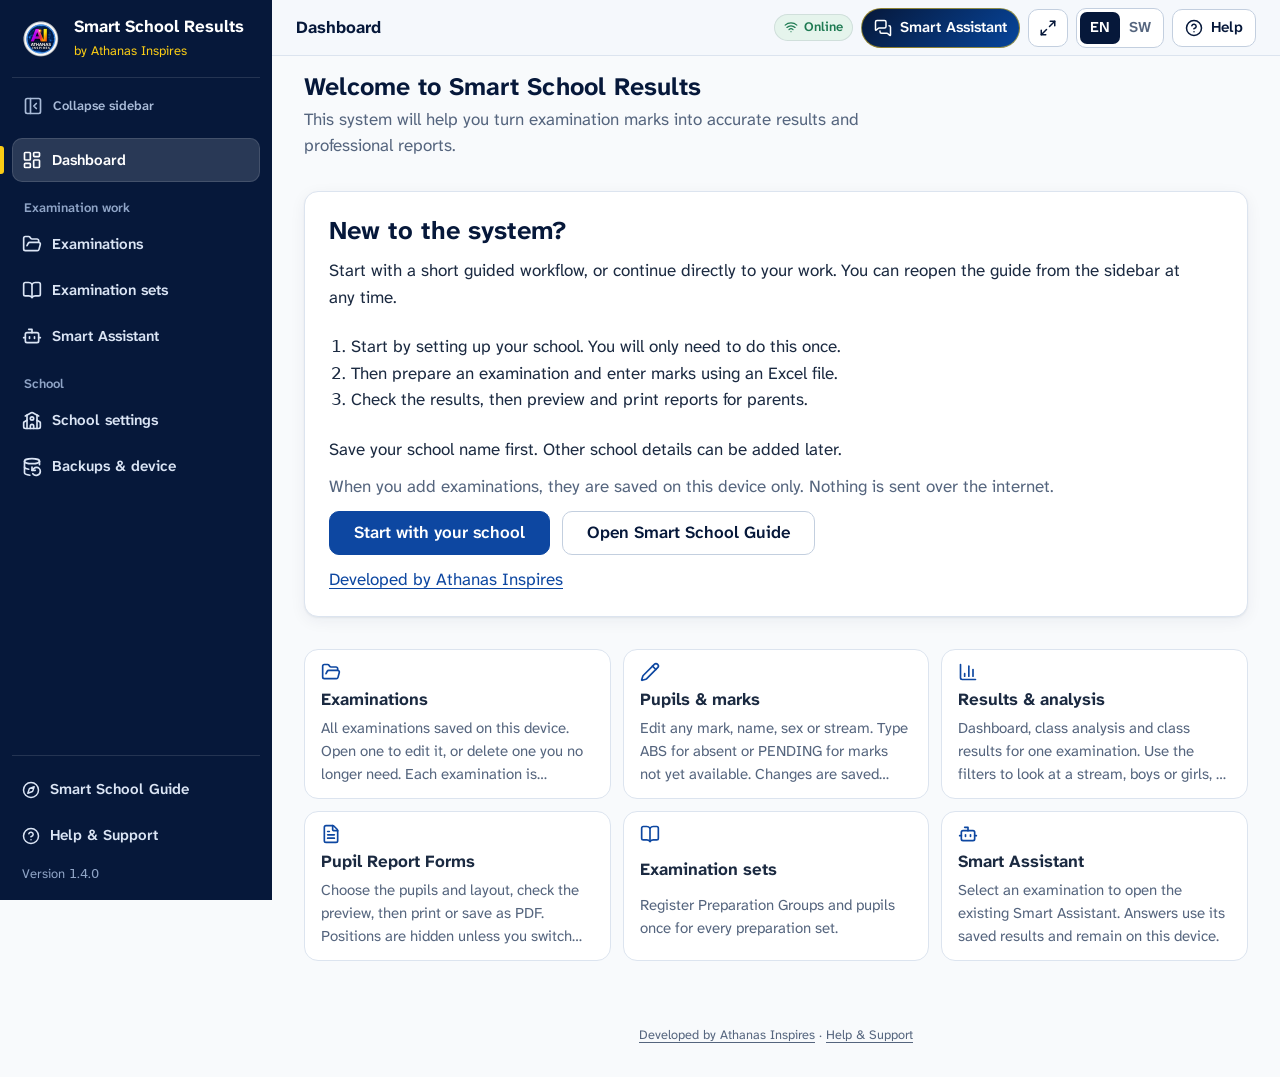
==== commit bf7fd8f4: "Add files via upload" ====
--- a/index.html
+++ b/index.html
@@ -9,22 +9,25 @@
     <link rel="icon" href="./favicon-48x48.png" sizes="48x48" type="image/png" />
     <link rel="apple-touch-icon" href="./apple-touch-icon.png" />
     <title>Smart School Results by Athanas Inspires</title>
-    <script type="module" crossorigin src="./assets/index-DstPur1G.js"></script>
+    <script type="module" crossorigin src="./assets/index-COL-PK8Q.js"></script>
     <link rel="modulepreload" crossorigin href="./assets/rolldown-runtime-COiEfhsA.js">
     <link rel="modulepreload" crossorigin href="./assets/jsx-runtime-CldxteV5.js">
     <link rel="modulepreload" crossorigin href="./assets/import-wrapper-prod-jtQInq1d.js">
     <link rel="modulepreload" crossorigin href="./assets/workspace-state-DauQl7Uv.js">
     <link rel="modulepreload" crossorigin href="./assets/preferences-nsOAQ93Y.js">
     <link rel="modulepreload" crossorigin href="./assets/text-BVJ5SSom.js">
-    <link rel="modulepreload" crossorigin href="./assets/useI18n-BKKEfEIG.js">
+    <link rel="modulepreload" crossorigin href="./assets/useI18n-Dqwnqv5W.js">
     <link rel="modulepreload" crossorigin href="./assets/chunk-OB3PAWPO-Cttlpxhf.js">
     <link rel="modulepreload" crossorigin href="./assets/createLucideIcon-DNdZxDmG.js">
+    <link rel="modulepreload" crossorigin href="./assets/text-pKU4il_5.js">
     <link rel="modulepreload" crossorigin href="./assets/streams-OWVIGmXI.js">
     <link rel="modulepreload" crossorigin href="./assets/examination-policy-Co5eGCa9.js">
     <link rel="modulepreload" crossorigin href="./assets/subjects-BEHp22s2.js">
+    <link rel="modulepreload" crossorigin href="./assets/context-BLGR04JL.js">
+    <link rel="modulepreload" crossorigin href="./assets/WorkLink-DKlGr4aO.js">
     <link rel="modulepreload" crossorigin href="./assets/format-CmlmwK9r.js">
     <link rel="modulepreload" crossorigin href="./assets/class-sheet-CQ-tvc5F.js">
-    <link rel="stylesheet" crossorigin href="./assets/index-DTzLj9xZ.css">
+    <link rel="stylesheet" crossorigin href="./assets/index-BaF_3KsG.css">
   <link rel="manifest" href="./manifest.webmanifest"></head>
   <body>
     <div id="root"></div>
--- a/assets/index-BaF_3KsG.css
+++ b/assets/index-BaF_3KsG.css
@@ -0,0 +1 @@
+@font-face{font-family:Atkinson Hyperlegible Next;font-style:normal;font-display:swap;font-weight:400;src:url(./atkinson-hyperlegible-next-latin-400-normal-FfmJh7DR.woff2)format("woff2"),url(./atkinson-hyperlegible-next-latin-400-normal-DPp7N0cD.woff)format("woff")}@font-face{font-family:Atkinson Hyperlegible Next;font-style:normal;font-display:swap;font-weight:600;src:url(./atkinson-hyperlegible-next-latin-600-normal-BBuhw47K.woff2)format("woff2"),url(./atkinson-hyperlegible-next-latin-600-normal-BhgCag5w.woff)format("woff")}@font-face{font-family:Atkinson Hyperlegible Next;font-style:normal;font-display:swap;font-weight:700;src:url(./atkinson-hyperlegible-next-latin-700-normal-Dpiyiu63.woff2)format("woff2"),url(./atkinson-hyperlegible-next-latin-700-normal-C2qZD_Q9.woff)format("woff")}:root{--color-ink:#06183a;--color-ink-soft:#0d47a1;--color-blue:#0d47a1;--color-blue-hover:#0a387e;--color-blue-tint:#e8f0fb;--color-paper:#f8fafc;--color-surface:#fff;--color-rule:#dce4ef;--color-rule-strong:#c3cfdf;--color-text:#1b2a41;--color-text-muted:#55657e;--color-margin:#facc15;--color-ok:#1e7a52;--color-ok-tint:#e5f4ec;--color-warn:#8f5208;--color-warn-tint:#fdf1de;--color-focus:#facc15;--font-sans:"SSR Digits", "Atkinson Hyperlegible Next", "Segoe UI", system-ui, -apple-system, sans-serif;--text-xs:.8125rem;--text-sm:.9375rem;--text-md:1.0625rem;--text-lg:1.25rem;--text-xl:1.5625rem;--text-2xl:2rem;--text-3xl:2.5rem;--leading-tight:1.2;--leading-body:1.55;--space-1:.25rem;--space-2:.5rem;--space-3:.75rem;--space-4:1rem;--space-5:1.5rem;--space-6:2rem;--space-7:3rem;--space-8:4rem;--radius-sm:6px;--radius-md:10px;--radius-lg:14px;--shadow-raised:0 1px 2px #14284b0f, 0 4px 16px #14284b0f;--shadow-overlay:0 12px 40px #14284b38;--motion-fast:.14s;--state-hover-bg:var(--color-blue-tint);--state-selected-border:var(--color-blue);--state-disabled-bg:#edf1f7;--state-disabled-text:var(--color-text-muted);--sidebar-width:272px;--header-height:56px;--content-max:1040px}*,:before,:after{box-sizing:border-box}html{-webkit-text-size-adjust:100%;-moz-text-size-adjust:100%;text-size-adjust:100%}body{background:var(--color-paper);min-height:100vh;color:var(--color-text);font-family:var(--font-sans);font-size:var(--text-md);line-height:var(--leading-body);-webkit-font-smoothing:antialiased;margin:0}h1,h2,h3,h4{color:var(--color-ink);line-height:var(--leading-tight);text-wrap:balance;margin:0;font-weight:700}p{text-wrap:pretty;margin:0}ul,ol{margin:0;padding:0}a{color:var(--color-blue);text-underline-offset:3px}a:hover{color:var(--color-blue-hover)}button{font:inherit}:focus-visible{outline:3px solid var(--color-focus);outline-offset:2px;border-radius:var(--radius-sm)}.visually-hidden{clip:rect(0 0 0 0);white-space:nowrap;border:0;width:1px;height:1px;margin:-1px;padding:0;overflow:hidden;position:absolute!important}.btn{justify-content:center;align-items:center;gap:var(--space-2);min-height:44px;padding:0 var(--space-5);border-radius:var(--radius-md);font-size:var(--text-md);cursor:pointer;white-space:nowrap;border:1px solid #0000;font-weight:600;line-height:1;text-decoration:none;display:inline-flex}.btn svg{flex:none}.btn-primary{background:var(--color-blue);color:#fff}.btn-primary:hover{background:var(--color-blue-hover);color:#fff}.btn-secondary{background:var(--color-surface);border-color:var(--color-rule-strong);color:var(--color-ink)}.btn-secondary:hover{border-color:var(--color-blue);color:var(--color-blue)}.btn-quiet{color:var(--color-ink);padding:0 var(--space-3);background:0 0}.btn-quiet:hover{background:var(--color-blue-tint);color:var(--color-ink)}.btn[disabled]{opacity:.55;cursor:not-allowed}.panel{background:var(--color-surface);border:1px solid var(--color-rule);border-radius:var(--radius-lg);padding:var(--space-5)}.panel-title{font-size:var(--text-lg);margin-bottom:var(--space-3)}.muted{color:var(--color-text-muted)}.tick-list{gap:var(--space-3);list-style:none;display:grid}.tick-list li{gap:var(--space-3);grid-template-columns:22px 1fr;align-items:start;display:grid}.tick-list svg{color:var(--color-blue);margin-top:3px}.badge{font-size:var(--text-xs);white-space:nowrap;border-radius:999px;align-items:center;gap:6px;padding:3px 10px;font-weight:600;display:inline-flex}.badge-ok{background:var(--color-ok-tint);color:var(--color-ok)}.badge-warn{background:var(--color-warn-tint);color:var(--color-warn)}.badge-planned{color:var(--color-text-muted);background:#edf1f7}.badge-info{background:var(--color-blue-tint);color:var(--color-blue-hover)}@media (prefers-reduced-motion:reduce){*,:before,:after{transition-duration:.01ms!important;animation-duration:.01ms!important}}.form-section{gap:var(--space-4);display:grid}.form-section+.form-section{margin-top:var(--space-5)}.form-section__intro{color:var(--color-text-muted);font-size:var(--text-sm);max-width:68ch;margin-top:calc(var(--space-2) * -1)}.form-grid{gap:var(--space-4);grid-template-columns:repeat(auto-fit,minmax(220px,1fr));display:grid}.field{align-content:start;gap:6px;min-width:0;display:grid}.field__label{font-weight:600;font-size:var(--text-sm);color:var(--color-ink)}.field__optional{color:var(--color-text-muted);font-weight:400}.field__hint{font-size:var(--text-xs);color:var(--color-text-muted)}.field__error{font-size:var(--text-xs);color:#b42318;font-weight:600}.input{border:1px solid var(--color-rule-strong);border-radius:var(--radius-md);background:var(--color-surface);width:100%;min-height:44px;color:var(--color-text);font:inherit;font-size:var(--text-md);padding:10px 12px}textarea.input{resize:vertical;min-height:88px;line-height:1.45}.input:hover{border-color:var(--color-blue)}.input:focus-visible{outline:3px solid var(--color-focus);outline-offset:0;border-color:var(--color-blue)}.input[aria-invalid=true]{background:#fff8f7;border-color:#b42318}.choice-row{gap:var(--space-2);flex-wrap:wrap;display:flex}.choice{align-items:center;gap:var(--space-2);min-height:44px;padding:0 var(--space-4);border:1px solid var(--color-rule-strong);border-radius:var(--radius-md);background:var(--color-surface);cursor:pointer;font-weight:600;font-size:var(--text-sm);display:inline-flex}.choice:has(input:checked){border-color:var(--color-blue);background:var(--color-blue-tint);color:var(--color-ink)}.choice input{accent-color:var(--color-blue);width:18px;height:18px;margin:0}.btn-danger{color:#fff;background:#b42318}.btn-danger:hover{color:#fff;background:#912018}.btn-small{min-height:36px;padding:0 var(--space-3);font-size:var(--text-sm)}@media screen and (pointer:coarse){.btn-small{min-height:44px}}.form-actions{gap:var(--space-3);flex-wrap:wrap;align-items:center;display:flex}.notice{gap:var(--space-3);padding:var(--space-3) var(--space-4);border-radius:var(--radius-md);font-size:var(--text-sm);align-items:flex-start;display:flex}.notice svg{flex:none;margin-top:2px}.notice-error{color:#912018;background:#fef3f2;border:1px solid #fecdca}.notice-ok{background:var(--color-ok-tint);color:var(--color-ok)}.notice-info{background:var(--color-blue-tint);color:var(--color-ink)}.stack{gap:var(--space-5);display:grid}.chip{text-align:left;min-height:44px;padding:var(--space-2) var(--space-4);border:1px solid var(--color-rule-strong);background:var(--color-surface);color:var(--color-ink);font-weight:600;font-size:var(--text-sm);cursor:pointer;border-radius:999px;justify-content:center;align-items:center;display:inline-flex}.assistant__suggestions .chip{min-height:36px;font-size:var(--text-xs)}.chip:hover{border-color:var(--color-blue)}.chip[aria-pressed=true]{background:var(--color-blue);border-color:var(--color-blue);color:#fff}.notice-warn{background:var(--color-warn-tint);color:var(--color-warn)}@media screen{.btn,.chip,.choice,.input,.cell-input{transition:background-color .12s,border-color .12s,color .12s,box-shadow .12s}.btn-primary:not(:disabled):is(:hover,:focus-visible),.btn-danger:not(:disabled):is(:hover,:focus-visible){box-shadow:0 2px 6px #14284b29}.btn-secondary:not(:disabled):is(:hover,:focus-visible){background:var(--color-blue-tint);border-color:var(--color-blue);color:var(--color-ink)}.panel{box-shadow:var(--shadow-raised)}.badge{box-shadow:inset 0 0 0 1px #14284b1a}.chip[aria-pressed=true]{box-shadow:inset 0 0 0 1px}.choice:has(input:checked){box-shadow:inset 0 0 0 1px}.input:is(:disabled,[readonly]),.btn:disabled{opacity:1;border-color:var(--color-rule-strong);color:var(--color-text-muted);box-shadow:none;background:#edf1f7}.input:disabled,.btn:disabled{cursor:not-allowed}.input[readonly]{cursor:default}.input[aria-invalid=true],.cell-input[aria-invalid=true]{box-shadow:inset 3px 0 #b42318}.notice-error,.notice-warn{box-shadow:inset 3px 0}.data-table tbody tr:is(:hover,:focus-within) td{background-color:var(--color-blue-tint)}}@media screen and (prefers-reduced-motion:reduce){.btn,.chip,.choice,.input,.cell-input,.sidebar__link,.sidebar__guide,.sidebar__toggle{transition:none!important}}@media screen{.sidebar__byline{color:#facc15;font-size:var(--text-xs);margin-top:.3rem}.sidebar__brand .product-brand{object-fit:contain;flex:0 0 42px}.btn-primary{color:#fff;background:#0d47a1;border-color:#0d47a1}.input:focus-visible,.cell-input:focus-visible{outline-offset:2px;outline:2px solid #0d47a1}.sidebar__link.active,.sidebar__guide.active{background:#0d47a1}}.school-heading-line-wrap{min-width:0;max-width:100%}.school-heading-line{white-space:nowrap;min-width:0;max-width:100%;display:block;overflow-wrap:normal!important}.backup-export-caution{color:var(--color-text-muted);margin-top:.3rem;font-weight:400;display:block}@media (prefers-reduced-motion:reduce){.spin{animation:none!important}}@media screen{:is(.btn,.chip,.choice,.language-switch__option,.exam-context__reports>summary,.sidebar__link,.sidebar__guide,.sidebar__toggle){touch-action:manipulation;-webkit-tap-highlight-color:transparent}.language-switch__option{transition:background-color var(--motion-fast) ease,border-color var(--motion-fast) ease,color var(--motion-fast) ease}:is(.btn,.chip,.language-switch__option):not(:disabled):active{transform:translateY(1px)}.btn-quiet:not(:disabled):active{background:var(--state-hover-bg)}.sidebar__link:active,.sidebar__guide:active,.sidebar__toggle:active{background:#ffffff29}.language-switch__option:not([aria-pressed=true]):hover{background:var(--state-hover-bg);color:var(--color-ink)}.chip[aria-pressed=true]:not(:disabled):hover{background:var(--color-blue-hover);border-color:var(--color-blue-hover);color:#fff}.exam-context__reports[open]>summary,.app-header__more-toggle[aria-expanded=true]{background:var(--state-hover-bg);border-color:var(--state-selected-border)}:is(.chip,.language-switch__option):disabled{background:var(--state-disabled-bg);border-color:var(--color-rule-strong);color:var(--state-disabled-text);box-shadow:none;cursor:not-allowed}.choice:has(input:disabled){background:var(--state-disabled-bg);border-color:var(--color-rule-strong);color:var(--state-disabled-text);box-shadow:none;cursor:not-allowed}.btn[aria-busy=true]{cursor:progress}.language-switch__option:focus-visible{outline-offset:1px}}@media screen and (prefers-reduced-motion:reduce){:is(.btn,.chip,.language-switch__option):active{transform:none!important}.language-switch__option{transition:none!important}}@media screen{.disclosure-marker>summary{list-style:none}.disclosure-marker>summary::-webkit-details-marker{display:none}.disclosure-marker>summary:before{content:"";width:.5rem;height:.5rem;transition:transform var(--motion-fast) ease;border-bottom:2px solid;border-right:2px solid;flex:none;margin-right:.15rem;transform:rotate(-45deg)}.disclosure-marker[open]>summary:before{transform:rotate(45deg)}}@media screen and (prefers-reduced-motion:reduce){.disclosure-marker>summary:before{transition:none!important}}@media print{.product-chrome,.help-layer{display:none!important}:is(.report__table,.academic-table,.sheet-table,.master-table,.master-analysis-table,.results-table) :is(th,td){overflow-wrap:break-word;-webkit-hyphens:none;hyphens:none;word-break:normal}:is(.report__table,.academic-table,.sheet-table,.master-table,.master-analysis-table,.results-table) :is(td.num,td.rank,td.grade,td.position,td.sn){white-space:nowrap}}table{font-variant-numeric:lining-nums tabular-nums}@font-face{font-family:SSR Digits;font-weight:400;font-display:swap;src:url(./sans-400-Cz0rZFPT.woff)format("woff");unicode-range:U+30-39}@font-face{font-family:SSR Digits;font-weight:700;font-display:swap;src:url(./sans-700-DSr3nQ-5.woff)format("woff");unicode-range:U+30-39}.danger-zone{border:1px solid #dcbbbb;grid-column:1/-1}.danger-zone__summary{cursor:pointer}.danger-zone__summary>h2{margin:0;display:inline}.danger-zone>h2{color:#912c27}.danger-zone__option{border-top:1px solid var(--color-border);padding-top:var(--space-4);margin-top:var(--space-4);gap:var(--space-3);display:grid}.danger-zone__option .btn{white-space:normal;text-align:left;justify-self:start}.reset-dialog{width:min(680px,100%);max-height:calc(100dvh - 2rem);overflow-y:auto}.reset-dialog__content{gap:var(--space-3);min-width:0;display:grid}.reset-summary{gap:.3rem;display:grid}.reset-summary>div{justify-content:space-between;gap:1rem;display:flex}.reset-summary dd{margin:0;font-weight:700}.reset-ack{align-items:flex-start;gap:.7rem;display:flex}.reset-ack input{flex:none;width:1.2rem;height:1.2rem;margin-top:.3rem}.reset-dialog .form-actions{background:var(--color-surface);padding:.7rem 0;position:sticky;bottom:0}.reset-dialog .btn{white-space:normal}.workspace-block{align-content:center;justify-items:start;gap:1rem;max-width:680px;min-height:100dvh;margin:auto;padding:2rem;display:grid}@media print{.danger-zone,.reset-notice{display:none!important}}.help-layer{z-index:50;position:fixed;inset:0}.help-layer__backdrop{background:#14284b59;position:absolute;inset:0}.help-panel{background:var(--color-surface);width:min(420px,100%);box-shadow:var(--shadow-overlay);padding:var(--space-5);align-content:start;gap:var(--space-5);animation:.16s ease-out help-in;display:grid;position:absolute;top:0;bottom:0;right:0;overflow-y:auto}.help-panel__header{justify-content:space-between;align-items:center;display:flex}.help-panel__header h2{font-size:var(--text-xl)}.help-panel__close{min-height:40px}.help-panel__section{gap:var(--space-3);padding-top:var(--space-4);border-top:1px solid var(--color-rule);display:grid}.help-panel__section h3{font-size:var(--text-md)}@keyframes help-in{0%{opacity:0;transform:translate(24px)}}.confirm-layer{padding:var(--space-4);place-items:center;display:grid}.confirm-dialog{background:var(--color-surface);border-radius:var(--radius-lg);width:min(480px,100%);box-shadow:var(--shadow-overlay);padding:var(--space-5);gap:var(--space-3);display:grid;position:relative}.confirm-dialog h2{font-size:var(--text-xl)}.confirm-dialog__icon{color:#b42318;background:#fef3f2;border-radius:12px;place-items:center;width:44px;height:44px;display:grid}.confirm-dialog__actions{margin-top:var(--space-2);justify-content:flex-end}.confirm-dialog--ok .confirm-dialog__icon{background:var(--color-ok-tint);color:var(--color-ok)}.release-notes__items{gap:var(--space-1);margin:0;padding-left:1.25rem;display:grid}@media screen{.exam-context{box-shadow:0 1px 3px #14284b0d}.exam-context__nav [aria-current=page]{box-shadow:inset 0 0 0 1px var(--color-blue)}.app-shell__sidebar{transition-property:transform}.exam-context{background:var(--color-surface);border:1px solid var(--color-rule);border-radius:var(--radius-md);gap:.5rem;min-width:0;margin-bottom:1rem;padding:1rem;display:grid}.exam-context__identity{overflow-wrap:anywhere;font-weight:700}.exam-context .muted{font-size:var(--text-sm)}.exam-context__nav{flex-wrap:wrap;align-items:flex-start;gap:.5rem;display:flex}.exam-context__nav [aria-current=page]{border-color:var(--color-blue);background:var(--color-blue-tint)}.exam-context__reports{position:relative}.exam-context__menus{display:contents}.exam-context__reports>button[aria-expanded=true]{background:var(--state-hover-bg);border-color:var(--state-selected-border)}.exam-context__reports>div{border:1px solid var(--color-rule);border-radius:var(--radius-md);background:#fff;gap:.6rem;margin-top:.4rem;padding:1rem;display:grid}.return-task{margin:0 0 1rem}.next-action{gap:.7rem;margin-bottom:1rem;display:grid}.next-action>.btn{justify-self:start}.print-scope{gap:.7rem;margin-bottom:1rem;display:grid}.saved-list,.saved-item,.saved-item__main,.saved-item__actions{min-width:0;max-width:100%}.saved-item__main{overflow-wrap:anywhere;flex:210px}.saved-item__actions{flex-wrap:wrap}.btn{white-space:normal;overflow-wrap:anywhere;text-align:center;max-width:100%;padding-top:.5rem;padding-bottom:.5rem;line-height:1.35}.form-actions,.choice-row,.app-header__tools,.app-main__inner,.panel,.reports,.reports__preview,.reports__controls,.reports__preview>*,.form-grid>*{min-width:0}.report-preview-scroll{min-width:0;max-width:100%;overflow-x:auto}.report-preview-scroll .report-pages{justify-content:start}.reports__quality,.reports__exam,.reports__behaviour-tools{overflow-wrap:anywhere;max-width:100%}.reports__group,.reports__pair,.reports__resolve{min-width:0}.reports__preview .input,.reports__controls .input{min-width:0;max-width:100%}.confirm-dialog{max-height:calc(100dvh - 2rem);overflow:auto}.banner{flex-wrap:wrap}.dashboard .panel+.panel{margin-top:1rem}@media (max-width:560px){.app-header__tools{margin-left:auto}.app-header{gap:.4rem;padding-left:.6rem;padding-right:.6rem}.exam-context__nav{grid-template-columns:repeat(2,minmax(0,1fr));gap:.4rem;display:grid}.exam-context__scope{grid-column:1/-1}.exam-context__menus{display:contents}.exam-context__nav .btn,.exam-context__reports>button{justify-content:center;width:100%;min-height:44px}.exam-context__reports{display:contents}.exam-context__reports>div{order:2;grid-column:1/-1}.saved-item{padding:1rem}.form-actions .btn{flex-shrink:1}}@media (max-width:380px){.app-header [data-testid=connection-status] .connection-label{clip:rect(0,0,0,0);width:1px;height:1px;position:absolute;overflow:hidden}.app-header [data-testid=connection-status]{padding:.5rem}}.exam-context{gap:.55rem;margin-bottom:.6rem;padding:.8rem 1rem}.exam-context__top{justify-content:space-between;align-items:center;gap:1rem;display:flex}.exam-context__identity{font-size:var(--text-lg);margin:0;line-height:1.25}.exam-context__change,.exam-context__scope{font-size:var(--text-xs);white-space:nowrap}.exam-context__scope{color:var(--color-text-muted);align-self:center;margin-right:auto}.exam-context__nav{align-items:center;gap:.4rem}.exam-context__reports>div:before{content:"";height:.6rem;position:absolute;top:-.6rem;left:0;right:0}.exam-context__reports>div{z-index:15;min-width:220px;max-width:calc(100vw - 1.5rem);box-shadow:var(--shadow-overlay);position:absolute;left:0}.exam-context__reports>#exam-menu-reports{left:auto;right:0}.exam-context__parent{align-items:center;gap:.3rem;display:inline-flex}.exam-context__caption{font-size:var(--text-sm);color:var(--color-text-muted);margin-right:auto}.saved-item__hint{font-size:var(--text-xs);color:var(--color-text-muted)}.page-header--workspace{justify-content:flex-end;align-items:center;gap:.5rem;margin:0 0 .65rem}.page-header--workspace:has(:not(.page-header__aside)){min-height:0}.page-header--workspace .page-header__text{position:absolute}.examination-workspace .form-section{padding:var(--space-4)}.examination-workspace .form-section+.form-section{margin-top:var(--space-4)}.processing-status{color:var(--color-blue);font-size:var(--text-sm);background:var(--color-blue-tint);border-radius:var(--radius-sm);align-items:center;gap:.5rem;padding:.5rem .7rem;display:flex}@media (max-width:560px){.exam-context__reports>div{box-shadow:none;position:static}.exam-context__top{flex-wrap:wrap;align-items:flex-start}.exam-context__identity{font-size:1rem}.exam-context__change{white-space:normal}.page-header--workspace .btn{font-size:var(--text-xs)}}}@media print{.processing-status,.product-brand{display:none!important}}@media screen{.app-main__inner.examination-workspace{max-width:min(100%,1360px);padding-top:var(--space-2)}.exam-editor__delete{border-color:var(--color-rule);margin-top:var(--space-6)}}@media screen and (max-width:960px){.exam-context{gap:.3rem;margin-bottom:.3rem;padding:.4rem .75rem}.exam-context__top{flex-wrap:wrap;gap:.3rem .75rem}.page-header--workspace{margin-bottom:.4rem}}@media screen and (max-width:560px){.exam-context__nav{grid-template-columns:repeat(4,minmax(0,1fr));gap:.3rem}.exam-context__nav .btn,.exam-context__reports>button{font-size:var(--text-xs);min-height:44px;padding:.25rem .15rem;line-height:1.15}.exam-context__caption{display:none}.exam-context__identity{font-size:1rem}.exam-context__scope{line-height:1}.page-header--workspace{margin-bottom:.2rem}.page-header--workspace .form-actions{grid-template-columns:repeat(2,minmax(0,1fr));align-items:stretch;gap:.3rem;display:grid}.page-header--workspace .form-actions>*{min-width:0}.page-header--workspace .form-actions .btn{text-align:center;justify-content:center;padding:.2rem .4rem;line-height:1.2}.app-main__inner.examination-workspace{padding-left:var(--space-3);padding-right:var(--space-3)}.examination-workspace .panel{padding:.6rem}}@media screen{.reports{padding-bottom:5.5rem}}.empty-state{justify-items:start;gap:var(--space-3);padding:var(--space-6);border:1.5px dashed var(--color-rule-strong);border-radius:var(--radius-lg);background:var(--color-surface);display:grid}.empty-state__icon{background:var(--color-blue-tint);width:48px;height:48px;color:var(--color-blue);border-radius:12px;place-items:center;display:grid}.empty-state__title{font-size:var(--text-lg)}.empty-state__body{color:var(--color-text-muted);max-width:60ch}.empty-state__action{margin-top:var(--space-2)}.page-header{justify-content:space-between;align-items:flex-end;gap:var(--space-3);margin-bottom:var(--space-4);flex-wrap:wrap;display:flex}.page-header h1{font-size:var(--text-xl)}.page-header__description{margin-top:var(--space-1);color:var(--color-text-muted);font-size:var(--text-md);max-width:62ch}.saved__message{margin-bottom:var(--space-4)}.saved-list{gap:var(--space-3);list-style:none;display:grid}.saved-item{justify-content:space-between;align-items:center;gap:var(--space-3);padding:var(--space-4) var(--space-5);background:var(--color-surface);border:1px solid var(--color-rule);border-left:4px solid var(--color-margin);border-radius:var(--radius-md);flex-wrap:wrap;display:flex}.saved-item__main{gap:4px;min-width:0;display:grid}.saved-item__title{font-size:var(--text-md)}.saved-item__title a{color:var(--color-ink);text-decoration:none}.saved-item__title a:hover{color:var(--color-blue);text-decoration:underline}.saved-item__meta{gap:var(--space-1) var(--space-4);font-size:var(--text-sm);color:var(--color-text-muted);flex-wrap:wrap;display:flex}.saved-item__actions{gap:var(--space-2);display:flex}.banner{align-items:center;gap:var(--space-3);padding:var(--space-3) var(--space-5);font-size:var(--text-sm);border-bottom:1px solid var(--color-rule);display:flex}.banner svg{flex:none}.banner p{flex:1}.banner-warn{background:var(--color-warn-tint);color:var(--color-warn)}.banner-info{background:var(--color-blue-tint);color:var(--color-ink)}.banner-actions{gap:var(--space-2);flex-wrap:wrap;display:flex}.banner .btn{min-height:36px;padding:0 var(--space-4);font-size:var(--text-sm)}.language-switch{border:1px solid var(--color-rule-strong);border-radius:var(--radius-md);background:var(--color-surface);padding:3px;display:inline-flex}.language-switch__option{min-width:40px;min-height:32px;color:var(--color-text-muted);font-size:var(--text-sm);cursor:pointer;background:0 0;border:0;border-radius:7px;font-weight:600}.language-switch__option[aria-pressed=true]{background:var(--color-ink);color:#fff}.ask-composer{gap:var(--space-2);min-width:0;display:grid;container-type:inline-size}.ask-composer__label{color:var(--color-ink);font-weight:600}.ask-composer__row{align-items:stretch;gap:var(--space-2);min-width:0;display:flex}.ask-composer__input{flex:12rem;min-width:0}.ask-composer .ask-composer__submit{min-width:6.5rem;min-height:44px;padding-inline:var(--space-4);white-space:nowrap;overflow-wrap:normal;word-break:keep-all;flex:none}.ask-composer__submit-text{white-space:nowrap}@container (width<=26rem){.ask-composer__row{flex-direction:column}.ask-composer__input{flex:none}.ask-composer .ask-composer__submit{width:100%}}@supports not (container-type:inline-size){@media (max-width:480px){.ask-composer__row{flex-direction:column}.ask-composer__input{flex:none}.ask-composer .ask-composer__submit{width:100%}}}:root{--assistant-width:clamp(360px, 30vw, 480px)}.assistant-panel{--assistant-font:.875rem;top:var(--ap-top,var(--header-height));z-index:45;gap:var(--space-2);width:min(var(--assistant-width), 100vw);padding:var(--space-3) var(--space-4) var(--space-4);background:var(--color-surface);border-left:1px solid var(--color-rule-strong);box-shadow:var(--shadow-overlay);overscroll-behavior:contain;animation:assistant-in var(--motion-fast) ease-out;flex-direction:column;display:flex;position:fixed;bottom:0;right:0;overflow:hidden auto}.assistant-panel:focus{outline:none}.assistant-panel--full{z-index:110;width:100vw;padding:var(--space-3);border-left:0;top:0}.assistant-panel__header{align-items:flex-start;gap:var(--space-2);display:flex}.assistant-panel__mark{background:var(--color-ink);color:#fff;border-radius:50%;flex:none;place-items:center;width:32px;height:32px;margin-top:2px;display:inline-grid}.assistant-panel__title{flex:auto;min-width:0}.assistant-panel__title h2{font-size:var(--text-md);margin:0;line-height:1.25}.assistant-panel__context{font-size:var(--text-xs);color:var(--color-ink-soft);overflow-wrap:anywhere;margin:1px 0 0;font-weight:600;line-height:1.3}.assistant-panel__badge{color:var(--color-text-muted);margin:1px 0 0;font-size:.75rem;line-height:1.3}.assistant-panel__icon{flex:none;justify-content:center;min-width:44px;min-height:44px;padding:0}.assistant-panel__close{min-width:44px;min-height:44px}.assistant-panel__views{border-radius:var(--radius-md);background:var(--color-blue-tint);grid-template-columns:repeat(3,minmax(0,1fr));gap:2px;padding:3px;display:grid}.assistant-panel__view{justify-content:center;align-items:center;gap:var(--space-1);min-height:40px;padding:2px var(--space-1);border-radius:calc(var(--radius-md) - 2px);color:var(--color-text);font:inherit;font-size:var(--text-xs);text-align:center;cursor:pointer;background:0 0;border:1px solid #0000;line-height:1.15;display:inline-flex}.assistant-panel__view svg{flex:none}.assistant-panel__view:hover{background:#fff9}.assistant-panel__view[aria-pressed=true]{border-color:var(--state-selected-border);background:var(--color-surface);font-weight:700;box-shadow:0 1px 2px #14284b1f}.assistant-panel__unsaved{color:var(--color-warn);font-weight:600;display:block}.assistant-panel__status{align-items:center;gap:var(--space-2);font-size:var(--text-sm);flex-wrap:wrap;margin:0;display:flex}.assistant-panel__status>span{flex:12rem}.assistant-panel__log{overscroll-behavior:contain;gap:var(--space-3);min-height:8rem;padding:var(--space-2) var(--space-1);flex-direction:column;flex:auto;display:flex;overflow-y:auto}.assistant-panel__pane{align-content:start;gap:var(--space-4);padding:var(--space-1);flex:auto;display:grid;overflow-y:auto}.assistant-panel__pane h3{margin:0 0 var(--space-2);font-size:var(--text-md)}.assistant-panel__suggestions{gap:var(--space-1);align-items:flex-start;min-width:0;display:flex}.assistant-panel__chips{gap:var(--space-2);flex-wrap:wrap;flex:auto;min-width:0;padding:2px;display:flex}.assistant-panel__chips .chip{min-height:36px;padding:var(--space-1) var(--space-3);font-size:var(--assistant-font);white-space:normal;text-align:left}.assistant-panel__chips-hide{flex:none;justify-content:center;min-width:36px;padding:0}.assistant-memory__check{margin-bottom:var(--space-2)}.assistant-panel__tools{gap:0 var(--space-1);padding-top:var(--space-1);flex-wrap:wrap;align-items:center;display:flex}.assistant-panel__tools .btn-small{padding:0 var(--space-2);font-size:var(--text-xs);gap:var(--space-1)}.assistant-restricted{border-top:1px solid var(--border,#d0d5dd);max-height:42%;margin-top:auto;padding:.5rem .75rem;overflow-y:auto}.assistant-restricted summary{cursor:pointer;min-height:36px;padding:.4rem 0;font-weight:600}.assistant-restricted .choice-row{flex-wrap:wrap;gap:.5rem;padding:.25rem 0 .5rem;display:flex}.assistant-panel--text-s{--assistant-font:.8125rem}.assistant-panel--text-m{--assistant-font:.875rem}.assistant-panel--text-l{--assistant-font:1rem}.assistant-msg{max-width:100%;font-size:var(--assistant-font);overflow-wrap:anywhere;line-height:1.5}.assistant-msg p{margin:0}.assistant-msg--user{max-width:85%;padding:var(--space-2) var(--space-3);background:var(--color-blue-tint);white-space:pre-wrap;border-radius:16px 16px 4px;align-self:flex-end}.assistant-msg:not(.assistant-msg--user){padding:var(--space-2) var(--space-3);border:1px solid var(--color-rule);border-left:3px solid var(--color-rule-strong);background:var(--color-surface);border-radius:4px 16px 16px;align-self:stretch;margin-left:28px;position:relative;box-shadow:0 1px 2px #14284b0f}.assistant-msg__icon{background:var(--color-ink);color:#fff;border-radius:50%;place-items:center;width:22px;height:22px;display:inline-grid;position:absolute;top:4px;left:-30px}.assistant-msg--done{border-left-color:var(--color-ok)!important}.assistant-msg--unsupported,.assistant-msg--notice{border-left-color:var(--color-warn)!important}.assistant-msg__lines{margin:var(--space-2) 0 0;padding-left:var(--space-5);gap:var(--space-1);display:grid}.assistant-msg__options{gap:var(--space-2);margin-top:var(--space-2);display:grid}.assistant-option{align-items:center;gap:var(--space-3);width:100%;min-height:44px;padding:var(--space-2) var(--space-3);text-align:left;font:inherit;border:1px solid var(--color-rule-strong);border-radius:var(--radius-md);background:var(--color-surface);color:var(--color-text);cursor:pointer;transition:background var(--motion-fast), border-color var(--motion-fast);display:flex}.assistant-option:hover:not(:disabled){background:var(--state-hover-bg);border-color:var(--state-selected-border)}.assistant-option:disabled{background:var(--state-disabled-bg);color:var(--state-disabled-text);cursor:default}.assistant-option__letter{background:var(--color-ink);color:#fff;width:28px;height:28px;font-weight:700;font-size:var(--text-sm);border-radius:50%;flex:none;place-items:center;display:inline-grid}.assistant-option:disabled .assistant-option__letter{background:var(--color-text-muted)}.assistant-msg__actions,.assistant-msg__suggestions{gap:var(--space-2);margin-top:var(--space-2);flex-wrap:wrap;display:flex}.assistant-msg__actions .btn{min-height:44px}.assistant-msg__note{font-size:var(--text-sm);color:var(--color-text-muted);margin-top:var(--space-2)!important}.assistant-msg__unavailable{font-size:var(--text-sm);color:var(--color-text-muted)}.assistant-academic{gap:var(--space-2);margin-top:var(--space-2);padding:var(--space-2);border:1px solid var(--color-rule);border-radius:var(--radius-md);background:var(--color-paper);display:grid}.assistant-academic__stamp{font-size:var(--text-xs);color:var(--color-text-muted)}.assistant-academic__outdated{align-items:center;gap:var(--space-2);padding:var(--space-2);border-radius:var(--radius-sm);background:var(--color-warn-tint);color:var(--color-warn);font-size:var(--text-sm);flex-wrap:wrap;font-weight:600;display:flex}.assistant-academic__label{font-size:var(--text-xs);letter-spacing:.02em;text-transform:uppercase;color:var(--color-ink-soft);font-weight:700}.assistant-academic__summary{font-weight:600}.assistant-academic__detail{font-size:var(--text-sm)}.assistant-academic summary{cursor:pointer;min-height:32px;font-size:var(--text-sm);color:var(--color-blue);font-weight:600}.assistant-academic__table{max-width:100%;overflow-x:auto}.assistant-academic__table table{width:100%;font-size:.93em}.assistant-msg :is(th,td){white-space:normal;overflow-wrap:anywhere;padding:4px 6px}.assistant-academic__explain ul{margin:var(--space-1) 0 0;padding-left:var(--space-5);font-size:var(--text-sm)}.assistant-history{gap:var(--space-2);margin:0;padding:0;list-style:none;display:grid}.assistant-history>li{gap:var(--space-2);padding:var(--space-3);border:1px solid var(--color-rule);border-radius:var(--radius-md);overflow-wrap:anywhere;display:grid}.assistant-history .badge{margin-left:var(--space-2)}.assistant-legacy ul{padding-left:var(--space-5);font-size:var(--text-sm)}.assistant-memory__group{gap:var(--space-2);margin:var(--space-3) 0 0;padding:var(--space-3);border:1px solid var(--color-rule);border-radius:var(--radius-md);display:grid}.assistant-memory__group legend{padding:0 var(--space-1);font-weight:700}.app-header .app-header__assistant{min-height:38px;padding:0 var(--space-3);font-size:var(--text-sm);white-space:nowrap;position:relative}.app-header__assistant[aria-expanded=true]{border-color:var(--state-selected-border);background:var(--color-blue-tint)}.app-header__assistant-dot{background:var(--color-blue);width:9px;height:9px;box-shadow:0 0 0 2px var(--color-surface);border-radius:50%;position:absolute;top:4px;right:4px}@media (max-width:720px){.app-header .app-header__assistant{justify-content:center;min-width:44px;min-height:44px;padding:0}.app-header__assistant-label{clip:rect(0 0 0 0);white-space:nowrap;width:1px;height:1px;position:absolute;overflow:hidden}}@keyframes assistant-in{0%{opacity:.6;transform:translate(16px)}to{opacity:1;transform:none}}@media (prefers-reduced-motion:reduce){.assistant-panel{animation:none}.assistant-option{transition:none}}@media print{.assistant-panel,.app-header__assistant{display:none!important}.app-shell__body{margin-right:0!important}}.assistant-panel__composer .ask-composer__label{clip:rect(0 0 0 0);white-space:nowrap;width:1px;height:1px;position:absolute;overflow:hidden}@container (width<=26rem){.assistant-panel__composer .ask-composer__row{flex-direction:row}.assistant-panel__composer .ask-composer__input{flex:8rem}.assistant-panel__composer.ask-composer .ask-composer__submit{width:auto;min-width:5.5rem}}@container (width<=17rem){.assistant-panel__composer .ask-composer__row{flex-direction:column}.assistant-panel__composer.ask-composer .ask-composer__submit{width:100%}}@media (max-height:560px){.assistant-panel__log{flex:none;min-height:14rem;max-height:none;overflow:visible}}.typewriter-rest{color:#0000}@media (forced-colors:active){.typewriter-rest{color:canvas}}.assistant-msg__skip{margin-top:var(--space-1)}.assistant-msg--busy{align-items:center;gap:var(--space-2);color:var(--color-text-muted);font-size:var(--text-sm);display:flex}.assistant-msg__notes{margin:var(--space-2) 0 0;padding-left:var(--space-5);font-size:var(--text-sm);color:var(--color-warn)}.assistant-panel__hint{font-size:var(--text-xs);color:var(--color-text-muted);margin:0}.assistant-chip{flex:none;align-items:center;display:inline-flex}.assistant-chip .chip{border-top-right-radius:0;border-bottom-right-radius:0}.assistant-chip__dismiss{border:1px solid var(--color-rule-strong);background:var(--color-surface);min-width:28px;min-height:36px;color:var(--color-text-muted);cursor:pointer;border-left:0;border-radius:0 999px 999px 0;place-items:center;display:inline-grid}.assistant-chip__dismiss:hover{background:var(--state-hover-bg)}.assistant-academic__badge,.assistant-insight__basis{padding:var(--space-1) var(--space-2);border-radius:var(--radius-sm);background:var(--color-blue-tint);color:var(--color-ink-soft);font-size:var(--text-xs);margin:0;font-weight:700}.assistant-insight--hypothetical .assistant-insight__basis,.assistant-insight--forecast .assistant-insight__basis{background:var(--color-warn-tint);color:var(--color-warn)}.assistant-academic__uncertain{font-size:var(--text-xs);color:var(--color-warn);margin:0}.assistant-academic__tools{gap:var(--space-1);flex-wrap:wrap;display:flex}.assistant-insight{gap:var(--space-2);margin-top:var(--space-2);padding:var(--space-3);border:1px solid var(--color-rule);border-radius:var(--radius-md);background:var(--color-paper);display:grid}.assistant-insight--hypothetical{border-style:dashed;border-color:var(--color-warn)}.assistant-insight--forecast{border-style:dashed}.assistant-insight__title{margin:0;font-weight:700}.assistant-insight__list{padding-left:var(--space-5);gap:var(--space-1);font-size:var(--text-sm);margin:0;display:grid}.assistant-insight details summary{cursor:pointer;min-height:32px;font-size:var(--text-sm);color:var(--color-blue);font-weight:600}.assistant-academic__table caption{text-align:left;font-size:var(--text-xs);color:var(--color-text-muted);padding-bottom:var(--space-1)}.assistant-resource{gap:var(--space-2);margin-top:var(--space-2);display:grid}.assistant-resource__hit{padding:var(--space-2) var(--space-3);border-left:3px solid var(--color-blue);background:var(--color-paper);border-radius:var(--radius-sm)}.assistant-resource__excerpt{margin:0}.assistant-resource__cite{margin:var(--space-1) 0 0;font-size:var(--text-xs);color:var(--color-text-muted)}.assistant-import{gap:var(--space-2);padding:var(--space-3);border:1px solid var(--color-rule-strong);border-radius:var(--radius-md);display:grid}.assistant-import h3{margin:0}.assistant-import__reasons{margin:var(--space-1) 0 0;padding-left:var(--space-5);font-size:var(--text-xs);color:var(--color-warn);overflow-wrap:anywhere}.insight-chart{margin:0}.insight-chart svg{width:100%;height:auto;max-height:220px}.insight-chart__grid{stroke:var(--color-rule);stroke-width:1px}.insight-chart__tick{fill:var(--color-text-muted);font-size:9px}.insight-chart figcaption{gap:var(--space-1);font-size:var(--text-xs);display:grid}.insight-chart__title{font-weight:700}.insight-chart__legend{gap:var(--space-2);flex-wrap:wrap;display:flex}.insight-chart__legend i{vertical-align:-1px;border-radius:2px;width:10px;height:10px;margin-right:4px;display:inline-block}.assistant-workspace-links{gap:var(--space-2);margin-bottom:var(--space-4);flex-wrap:wrap;display:flex}.assistant-msg__image{margin:.5rem 0}.assistant-msg__image img{max-width:100%;height:auto;max-height:200px;display:block}.assistant-msg__image figcaption{font-size:.85rem}.assistant-panel__log{background:var(--color-paper);border-radius:var(--radius-md);padding:var(--space-3) var(--space-2)}.assistant-msg--busy,.assistant-msg--notice{font-size:var(--assistant-font)}:root{--ap-navy:#06183a;--ap-blue:#07459b;--ap-bright:#1264d8;--ap-gold:#facc15;--ap-gold-deep:#f59e0b;--ap-back:#eef4fc;--ap-line:#d3e0f3;--ap-fast:.18s}.assistant-panel{--ap-pad-x:var(--space-4);--ap-pad-top:var(--space-3);background:#fff}.assistant-panel{animation-duration:.2s}.assistant-panel__header{margin:calc(-1 * var(--ap-pad-top)) calc(-1 * var(--ap-pad-x)) 0;padding:var(--space-3) var(--ap-pad-x);background:linear-gradient(135deg, var(--ap-navy) 0%, var(--ap-blue) 100%);color:#fff;border-bottom:2px solid var(--ap-gold);align-items:center}.assistant-panel__mark{color:#fff;border:2px solid var(--ap-gold);background:#ffffff1f;width:38px;height:38px;margin-top:0}.assistant-panel__title h2{color:#fff}.assistant-panel__context{color:#e3edfd}.assistant-panel__badge{color:#cfdffa;font-size:.75rem}.assistant-panel__unsaved{color:#ffe08a}.assistant-panel__header .btn-quiet{color:#fff;transition:background var(--ap-fast), border-color var(--ap-fast);background:0 0;border-color:#0000}.assistant-panel__header .btn-quiet:not(:disabled):is(:hover,:focus-visible){color:#fff;background:#ffffff29;border-color:#ffffff73}.assistant-panel__header .btn-quiet:not(:disabled):active{color:#fff;background:#ffffff3d}.assistant-panel__views{margin-top:var(--space-2);background:var(--ap-back);border:1px solid var(--ap-line);border-radius:999px}.assistant-panel__view{transition:background var(--ap-fast), box-shadow var(--ap-fast);border-radius:999px}.assistant-panel__view[aria-pressed=true]{border-color:var(--ap-bright);color:var(--ap-navy)}.assistant-panel__log,.assistant-panel__pane{background:var(--ap-back);border-radius:var(--radius-lg)}.assistant-panel__pane{padding:var(--space-3)}.assistant-msg:not(.assistant-msg--user){border:1px solid var(--ap-line);background:#fff;border-left-width:1px;border-radius:5px 18px 18px;box-shadow:0 2px 8px #07459b14}.assistant-msg--done,.assistant-msg--unsupported,.assistant-msg--notice{border-left-width:3px!important}.assistant-msg--user{color:#fff;background:linear-gradient(135deg, var(--ap-blue), var(--ap-bright));border-radius:18px 18px 5px;box-shadow:0 2px 8px #07459b2e}.assistant-msg__icon{background:var(--ap-navy);border:1.5px solid var(--ap-gold)}.assistant-msg:not(.assistant-msg--user),.assistant-msg--user{animation:.18s ease-out ap-pop}@keyframes ap-pop{0%{opacity:.4;transform:translateY(4px)}to{opacity:1;transform:none}}.assistant-panel__chips .chip,.assistant-option{border:1px solid var(--ap-line);transition:background var(--ap-fast), border-color var(--ap-fast), box-shadow var(--ap-fast);background:#fff;border-radius:14px;box-shadow:0 1px 3px #07459b12}.assistant-panel__chips .chip:hover,.assistant-option:hover:not(:disabled){border-color:var(--ap-bright);background:#f5f9ff;box-shadow:0 2px 8px #07459b1f}.assistant-option__letter{background:linear-gradient(135deg, var(--ap-navy), var(--ap-blue))}.assistant-msg__actions .btn,.assistant-msg__suggestions .btn{border-radius:999px}.assistant-academic,.assistant-insight,.assistant-import,.assistant-history>li,.assistant-memory__group{border-color:var(--ap-line);border-radius:14px}.assistant-resource__hit{border-left-color:var(--ap-bright);background:#f5f9ff;border-radius:10px}.assistant-panel__composer .ask-composer__row{border:1px solid var(--ap-line);background:#fff;border-radius:22px;padding:4px;box-shadow:0 2px 10px #07459b1a}.assistant-panel__composer .ask-composer__row:focus-within{border-color:var(--ap-bright)}.assistant-panel__composer .ask-composer__input{box-shadow:none;background:0 0;border-color:#0000;border-radius:18px}.assistant-panel__composer.ask-composer .ask-composer__submit,.smart-assistant .ask-composer .ask-composer__submit{color:var(--ap-navy);background:linear-gradient(135deg, var(--ap-gold), var(--ap-gold-deep));transition:filter var(--ap-fast), transform var(--ap-fast);border:1px solid #c98e06;border-radius:18px;font-weight:700}.assistant-panel__composer.ask-composer .ask-composer__submit:not(:disabled):is(:hover,:focus-visible),.smart-assistant .ask-composer .ask-composer__submit:not(:disabled):is(:hover,:focus-visible){color:var(--ap-navy);filter:brightness(1.03);background:linear-gradient(135deg,#ffd93d,#f59e0b);border-color:#a87405}.assistant-panel__composer.ask-composer .ask-composer__submit:disabled,.smart-assistant .ask-composer .ask-composer__submit:disabled{background:var(--state-disabled-bg);color:var(--state-disabled-text);border-color:var(--color-rule-strong)}.app-header .app-header__assistant.btn{color:#fff;background:linear-gradient(135deg, var(--ap-navy), var(--ap-blue));min-height:40px;transition:border-color var(--ap-fast), filter var(--ap-fast), box-shadow var(--ap-fast);border:1px solid #facc158c;border-radius:999px;font-weight:600}.app-header .app-header__assistant.btn:not(:disabled):is(:hover,:focus-visible){color:#fff;border-color:var(--ap-gold);background:linear-gradient(135deg, #0a2556, var(--ap-bright));box-shadow:0 2px 8px #07459b4d}.app-header .app-header__assistant.btn[aria-expanded=true]{color:#fff;border-color:var(--ap-gold);background:linear-gradient(135deg, var(--ap-navy), var(--ap-bright))}.app-header__assistant-dot{background:var(--ap-gold);box-shadow:0 0 0 2px #fff}@media (max-width:720px){.app-header .app-header__assistant.btn{min-width:44px;min-height:44px}}@media (prefers-reduced-motion:reduce){.assistant-msg,.assistant-msg--user,.assistant-panel__view,.assistant-panel__chips .chip,.assistant-panel__composer .ask-composer__submit,.app-header .app-header__assistant.btn,.assistant-panel__header .btn-quiet{transition:none!important;animation:none!important}}@media (forced-colors:active){.assistant-panel__header{color:canvastext;background:canvas;border-bottom:2px solid canvastext}.assistant-panel__title h2,.assistant-panel__context,.assistant-panel__badge,.assistant-panel__header .btn-quiet{color:canvastext}.assistant-panel__mark{border-color:canvastext}.assistant-msg,.assistant-msg--user,.assistant-panel__composer .ask-composer__row{border:1px solid canvastext}.assistant-panel__composer.ask-composer .ask-composer__submit,.smart-assistant .ask-composer .ask-composer__submit,.app-header .app-header__assistant.btn{border:1px solid buttontext}.assistant-panel__view[aria-pressed=true]{border:2px solid highlight}}.assistant-panel[hidden]{display:none}.assistant-panel:not(.assistant-panel--full):not(.assistant-panel--max){border:1px solid var(--ap-line);border-right:0;border-radius:14px 0 0;overflow:hidden;box-shadow:-10px 0 32px #06183a38,-1px 0 #06183a2e}.assistant-panel:not(.assistant-panel--full){overflow-y:hidden}.assistant-panel__log{flex:auto;min-height:0;overflow:hidden auto}.assistant-msg{max-width:min(100%,46rem)}.assistant-msg--reply,.assistant-msg--reply table{overflow-wrap:anywhere}.assistant-msg--reply table{max-width:100%;display:block;overflow-x:auto}.assistant-panel__header .assistant-panel__icon{flex:none;min-width:40px;min-height:40px}.assistant-panel--max{top:var(--ap-top,var(--header-height));z-index:110;width:auto;box-shadow:none;border:0;border-radius:0;left:0;right:0}.assistant-panel--max .assistant-panel__log,.assistant-panel--max .assistant-panel__suggestions,.assistant-panel--max .assistant-panel__composer,.assistant-panel--max .assistant-panel__tools,.assistant-panel--max .assistant-panel__hint,.assistant-panel--max .assistant-panel__status{width:min(100%,62rem);margin-inline:auto}.assistant-panel--max .assistant-msg{max-width:min(100%,52rem)}.assistant-panel--full{height:100vh;height:100dvh;box-shadow:none;border-radius:0;bottom:auto}.assistant-panel__header{align-items:center;gap:var(--space-1);padding-block:4px}.assistant-panel__mark{border-width:1.5px;width:28px;height:28px}.assistant-panel__title{column-gap:var(--space-2);grid-template-columns:auto minmax(0,1fr);align-items:baseline;display:grid}.assistant-panel__title h2{grid-area:1/1}.assistant-panel__badge{white-space:nowrap;text-overflow:ellipsis;grid-area:1/2;margin:0;overflow:hidden}.assistant-panel__context{grid-area:2/1/3/3}.assistant-panel__title h2{font-size:var(--text-sm,.95rem);line-height:1.2}.assistant-panel__context{white-space:nowrap;text-overflow:ellipsis;overflow-wrap:normal;margin:0;overflow:hidden}.assistant-panel__header .assistant-panel__icon{min-width:40px;min-height:40px}.assistant-panel__views{margin-top:2px;padding:2px}.assistant-panel__view{min-height:34px;padding-block:2px}.assistant-panel__suggestions{margin:var(--space-1) 0 0}.assistant-msg__suggestions{gap:var(--space-1);flex-wrap:wrap;align-items:center;display:flex}.assistant-panel__tools{gap:0 var(--space-1);background:0 0;border:0;flex-wrap:wrap;padding:0;display:flex}.app-header__assistant-dot--active{background:var(--ap-gold);width:8px;height:8px;top:3px;right:3px;box-shadow:0 0 0 2px #fff}@media (forced-colors:active){.assistant-panel{border:2px solid canvastext}.app-header__assistant-dot--active{background:highlight}}.assistant-panel{--ap-pad-x:var(--space-2);--ap-pad-top:var(--space-2);padding:var(--ap-pad-top) var(--ap-pad-x) var(--space-2);gap:var(--space-1)}.assistant-panel--full{--ap-pad-x:var(--space-2)}.assistant-panel__header{padding:4px var(--ap-pad-x)}.assistant-panel__log{padding:var(--space-1);gap:var(--space-2)}.assistant-panel__composer{margin-top:0}.assistant-menu{flex:none;position:relative}.assistant-menu__list{z-index:20;min-width:13rem;color:var(--color-ink);border:1px solid var(--ap-line);background:#fff;border-radius:10px;gap:2px;padding:4px;display:grid;position:absolute;top:calc(100% + 4px);right:0;box-shadow:0 8px 24px #06183a40}.assistant-menu__item{align-items:center;gap:var(--space-2);min-height:40px;padding:0 var(--space-3);color:inherit;font:inherit;text-align:left;cursor:pointer;background:0 0;border:1px solid #0000;border-radius:8px;display:flex}.assistant-menu__item:hover,.assistant-menu__item:focus-visible{background:var(--ap-back);border-color:var(--ap-bright)}.assistant-menu__item[aria-checked=true]{background:var(--ap-back);font-weight:700}.assistant-panel__back{color:#fff}.assistant-msg--busy{align-items:center;gap:var(--space-2);font-weight:600;display:flex}@media (forced-colors:active){.assistant-menu__list{background:canvas;border:2px solid canvastext}.assistant-menu__item[aria-checked=true]{border-color:highlight}}.assistant-menu__sep{background:var(--ap-line);height:1px;margin:2px 4px}.assistant-msg__flow{gap:var(--space-1);margin-top:var(--space-1);flex-wrap:wrap;display:flex}.assistant-msg__flowbtn{min-height:32px;padding:0 var(--space-2);color:var(--color-ink-soft);font:inherit;font-size:var(--text-xs);cursor:pointer;background:0 0;border:0;border-radius:6px;align-items:center;gap:4px;text-decoration:underline;display:inline-flex}.assistant-msg__flowbtn:hover,.assistant-msg__flowbtn:focus-visible{background:var(--ap-back)}.assistant-official__source{margin:var(--space-1) 0 0;color:var(--color-text-muted);border-top:1px solid var(--ap-line);padding-top:2px;font-size:.72rem}.app-shell{grid-template-columns:var(--sidebar-width) minmax(0, 1fr);min-height:100vh;display:grid}.skip-link{left:var(--space-4);z-index:100;padding:var(--space-2) var(--space-4);background:var(--color-ink);color:#fff;border-radius:var(--radius-md);position:absolute;top:-100px}.skip-link:focus{top:var(--space-3);color:#fff}.app-shell__sidebar{background:var(--color-ink);color:#dbe5f5;height:100vh;position:sticky;top:0;overflow-y:auto}.app-shell__menu-close{display:none}.sidebar{min-height:100%;padding:var(--space-4) var(--space-3);flex-direction:column;display:flex}.sidebar__brand{align-items:center;gap:var(--space-3);min-width:0;padding:0 var(--space-2) var(--space-4);border-bottom:1px solid #ffffff1f;display:flex}.sidebar__brand-text{min-width:0}.sidebar__name{color:#fff;font-weight:700;font-size:var(--text-md);line-height:1.2}.sidebar__nav{padding-top:var(--space-3);flex:1}.sidebar__group+.sidebar__group{margin-top:var(--space-3)}.sidebar__group ul{gap:2px;list-style:none;display:grid}.sidebar__group-title{padding:var(--space-1) var(--space-3);font-size:var(--text-xs);color:#8fa4c6;font-weight:600}.sidebar__link,.sidebar__guide{border-radius:var(--radius-md);color:#dbe5f5;min-width:0;min-height:44px;font-size:var(--text-sm);align-items:center;gap:10px;padding:6px 10px;font-weight:600;line-height:1.25;text-decoration:none;display:flex;position:relative}.sidebar svg{flex-shrink:0}.sidebar__link:hover,.sidebar__guide:hover{color:#fff;background:#ffffff14}.sidebar__link.active,.sidebar__guide.active{color:#fff;background:#ffffff24}.sidebar__link.active:before,.sidebar__guide.active:before{content:"";background:var(--color-margin);border-radius:0 3px 3px 0;width:4px;position:absolute;top:8px;bottom:8px;left:-12px}.sidebar__label{overflow-wrap:break-word;-webkit-hyphens:manual;hyphens:manual;flex:1;min-width:0}.sidebar__footer{padding-top:var(--space-3);border-top:1px solid #ffffff1f;gap:2px;display:grid}.sidebar__version{padding:var(--space-1) 10px 0;font-size:var(--text-xs);color:#8fa4c6}.app-shell__body{flex-direction:column;min-width:0;display:flex}.app-header{z-index:20;align-items:center;gap:var(--space-3);min-height:var(--header-height);padding:var(--space-1) var(--space-5);-webkit-backdrop-filter:blur(8px);backdrop-filter:blur(8px);border-bottom:1px solid var(--color-rule);background:#f5f8fceb;display:flex;position:sticky;top:0}.app-header__menu{display:none}.app-header__title{min-width:0;color:var(--color-ink);font-weight:700;font-size:var(--text-md);text-overflow:ellipsis;white-space:nowrap;flex:1;overflow:hidden}.app-header__tools,.app-header__inline{align-items:center;gap:var(--space-2);min-width:0;display:flex}.app-header .app-header__help{min-height:38px;padding:0 var(--space-3);font-size:var(--text-sm);white-space:nowrap;overflow-wrap:normal}.app-header__more{display:none;position:relative}.app-header .app-header__more-toggle{min-width:44px;min-height:40px;padding:0 var(--space-2);font-size:var(--text-xs);white-space:nowrap;gap:4px}.app-header__more-code{font-weight:700}.app-header__more-panel{z-index:25;gap:var(--space-2);min-width:180px;padding:var(--space-3);background:var(--color-surface);border:1px solid var(--color-rule-strong);border-radius:var(--radius-md);box-shadow:var(--shadow-overlay);display:grid;position:absolute;top:calc(100% + 6px);right:0}.app-header__more-panel .language-switch{justify-content:stretch}.app-header__more-panel .language-switch__option{flex:1;min-height:40px}.app-header .app-header__more-help{white-space:nowrap;justify-content:flex-start;min-height:40px}.app-main{flex:1}.app-main:focus,.app-main:focus-visible{outline:none}.app-main__inner{max-width:var(--content-max);padding:var(--space-4) var(--space-6) var(--space-6);margin:0 auto}@media (max-width:960px){.app-shell{grid-template-columns:1fr}.app-shell__sidebar{width:min(var(--sidebar-width), 86vw);z-index:40;visibility:hidden;transition:transform .18s ease-out;position:fixed;inset:0 auto 0 0;transform:translate(-100%)}.is-menu-open .app-shell__sidebar{visibility:visible;box-shadow:var(--shadow-overlay);transform:none}.app-shell__menu-close{top:var(--space-3);right:var(--space-2);color:#fff;z-index:1;display:inline-flex;position:absolute}.sidebar__brand{padding-right:48px}.app-shell__menu-close:hover{color:#fff;background:#ffffff1a}.app-shell__scrim{z-index:30;background:#14284b66;position:fixed;inset:0}.app-header{padding:var(--space-2) var(--space-4)}.app-header__menu{min-height:40px;padding:0 var(--space-2);display:inline-flex}.app-main__inner{padding:var(--space-3) var(--space-4) var(--space-6)}}@media (max-width:560px){.app-header__inline{display:none}.app-header__more{display:block}.app-header{gap:var(--space-2);padding-inline:var(--space-2)}.app-header__tools{gap:var(--space-1);flex:none}.app-header{gap:0 var(--space-2);flex-wrap:wrap;min-height:0;padding-block:2px}.app-header .school-switcher{row-gap:0}.app-header__title{font-size:var(--text-sm)}.app-header .school-switcher{flex:100%;order:3;min-width:0}.app-header .school-switcher__name{flex:1 1 0;min-width:0;max-width:100%}}.app-shell__sidebar :is(a,button):focus-visible{outline-offset:2px;outline:2px solid #fff}.sidebar__toggle{display:none}@media screen and (min-width:961px){.sidebar__toggle{width:100%;min-height:40px;margin-top:var(--space-2);border-radius:var(--radius-md);color:#a9bbd8;font:inherit;font-size:var(--text-xs);text-align:left;cursor:pointer;background:0 0;border:1px solid #0000;align-items:center;gap:10px;padding:6px 10px;font-weight:600;line-height:1.25;display:flex}.sidebar__toggle:hover{color:#fff;background:#ffffff14}.is-sidebar-collapsed{grid-template-columns:80px minmax(0,1fr)}.is-sidebar-collapsed .app-shell__sidebar{z-index:35;width:80px;transition:width .18s ease-out,box-shadow .18s ease-out;overflow-x:hidden}.is-sidebar-peek .app-shell__sidebar{width:var(--sidebar-width);box-shadow:6px 0 18px #14284b38}.is-sidebar-peek .sidebar{width:var(--sidebar-width)}.is-sidebar-collapsed:not(.is-sidebar-peek) .sidebar{padding-inline:12px}.is-sidebar-collapsed:not(.is-sidebar-peek) .sidebar__toggle{border-color:#ffffff29;justify-content:center}.is-sidebar-collapsed:not(.is-sidebar-peek) .sidebar__brand{justify-content:center;padding-inline:0}.is-sidebar-collapsed:not(.is-sidebar-peek) :is(.sidebar__brand-text,.sidebar__label,.sidebar__group-title,.sidebar__version){clip-path:inset(50%);white-space:nowrap;width:1px;height:1px;margin:-1px;padding:0;position:absolute;overflow:hidden}.is-sidebar-collapsed:not(.is-sidebar-peek) :is(.sidebar__toggle,.sidebar__link,.sidebar__guide){justify-content:center}.is-sidebar-collapsed .sidebar__link.active:before,.is-sidebar-collapsed .sidebar__guide.active:before{left:-12px}.is-sidebar-collapsed:not(.is-sidebar-peek) [data-tooltip]:focus-visible:after{content:attr(data-tooltip);z-index:50;border-radius:var(--radius-md);background:var(--color-ink);color:#fff;width:max-content;max-width:250px;font-size:var(--text-sm);pointer-events:none;border:1px solid #a9bbd8;padding:8px 12px;font-weight:600;line-height:1.4;position:fixed;left:84px}}@media screen and (min-width:961px) and (prefers-reduced-motion:reduce){.is-sidebar-collapsed .app-shell__sidebar{transition:none}}@media screen{.sidebar__link,.sidebar__guide,.sidebar__toggle{transition:background-color .14s,color .14s,box-shadow .14s}.sidebar__link.active,.sidebar__guide.active{box-shadow:inset 0 0 0 1px #ffffff1f}}.school-switcher{align-items:center;gap:var(--space-2);flex-wrap:wrap;max-width:100%;display:flex}.school-switcher__name{text-overflow:ellipsis;white-space:nowrap;max-width:18rem;overflow:hidden}.school-switcher__notice{flex-basis:100%;margin:0}.school-switcher__panel{gap:var(--space-2);flex-basis:100%;max-width:24rem;display:grid}@media print{.school-switcher{display:none}}.app-header__tools{position:relative}.app-header .app-header__fullscreen{min-width:40px;min-height:38px;padding:0 var(--space-2);justify-content:center}.app-header .app-header__more-fullscreen{white-space:nowrap;justify-content:flex-start;min-height:40px}.fullscreen-notice{z-index:25;align-items:center;gap:var(--space-2);max-width:min(22rem,100vw - 2rem);padding:var(--space-2) var(--space-3);background:var(--color-surface);border:1px solid var(--color-rule-strong);border-radius:var(--radius-md);box-shadow:var(--shadow-overlay);font-size:var(--text-sm);flex-wrap:wrap;display:flex;position:absolute;top:calc(100% + 6px);right:0}.fullscreen-notice p{flex:100%;margin:0;font-weight:600}@media print{.app-header__fullscreen,.app-header__more-fullscreen,.fullscreen-notice{display:none!important}}.app-shell__body>.product-footer{box-sizing:border-box;text-align:center;width:100%;color:var(--color-text-muted);align-self:stretch;margin:1rem 0;padding:1rem;font-size:.8rem}.app-shell__body>.product-footer a{color:inherit}.dashboard{gap:var(--space-4);display:grid}.dashboard__row{gap:var(--space-4);grid-template-columns:minmax(0,1fr);align-items:start;display:grid}.dashboard__welcome ol{margin:var(--space-3) 0;padding-left:1.4rem}.dashboard__features>summary{cursor:pointer;font-weight:700}.dashboard__features .feature-grid{margin-top:var(--space-3)}.feature-grid{gap:var(--space-3);grid-template-columns:repeat(auto-fit,minmax(15rem,1fr));margin:0;padding:0;list-style:none;display:grid}.feature-card{gap:var(--space-1);height:100%;padding:var(--space-3) var(--space-4);background:var(--color-surface);border:1px solid var(--color-rule);border-radius:var(--radius-lg);color:inherit;text-decoration:none;display:grid}.feature-card:hover,.feature-card:focus-visible{border-color:var(--color-blue);box-shadow:var(--shadow-raised)}.feature-card svg{color:var(--color-blue)}.feature-card span{font-size:var(--text-sm);color:var(--color-text-muted);-webkit-line-clamp:3;line-clamp:3;-webkit-box-orient:vertical;display:-webkit-box;overflow:hidden}.dashboard-backup{justify-content:space-between;align-items:center;gap:var(--space-2) var(--space-4);flex-wrap:wrap;display:flex}.dashboard-backup p{margin:0}@media (min-width:62rem){.dashboard__row{grid-template-columns:repeat(2,minmax(0,1fr))}}.bands{gap:var(--space-3);display:grid}.bands__table{border-collapse:collapse;width:100%;max-width:520px}.bands__table th{text-align:left;font-size:var(--text-xs);color:var(--color-text-muted);padding:0 var(--space-2) var(--space-2) 0;font-weight:600}.bands__table td{padding:4px var(--space-2) 4px 0}.bands__grade{text-align:center;width:72px;font-weight:700}.bands__min{width:110px}.bands__range{color:var(--color-text-muted);font-size:var(--text-sm)}.bands__issues{padding-left:var(--space-4);gap:2px;display:grid}@media (max-width:640px){.row--subject{grid-template-columns:minmax(0,1fr) 96px 44px}.row--subject .row__number{display:none}.row--stream{grid-template-columns:minmax(0,1fr) 44px}.row--stream>.field:nth-child(2),.row--stream>.field:nth-child(3){grid-column:1/-1}.row--stream .row__remove{grid-area:1/2}}@media (max-width:760px){.template-entry{grid-template-columns:44px minmax(0,1fr)}.template-entry .btn{white-space:normal;grid-column:1/-1}}.assistant{gap:var(--space-5);max-width:820px;display:grid}.assistant__progress{font-size:var(--text-sm);color:var(--color-text-muted);font-weight:600}.assistant__bubble{gap:var(--space-3);grid-template-columns:40px minmax(0,1fr);align-items:start;display:grid}.assistant__avatar{background:var(--color-ink);color:#fff;border-radius:12px;place-items:center;width:40px;height:40px;display:grid}.assistant__bubble>div{background:var(--color-blue-tint);border-radius:4px var(--radius-lg) var(--radius-lg) var(--radius-lg);padding:var(--space-3) var(--space-4)}.assistant__question{font-size:var(--text-xl);outline:none}.assistant__hint{margin-top:var(--space-1);font-size:var(--text-sm);color:var(--color-text-muted)}.assistant__answer{gap:var(--space-4);padding-left:calc(40px + var(--space-3));display:grid}.assistant__options,.assistant__suggestions{gap:var(--space-2);flex-wrap:wrap;display:flex}.assistant__options.is-vertical{flex-direction:column;align-items:stretch}.assistant__options.is-vertical .assistant__inputs{gap:var(--space-3);grid-template-columns:repeat(auto-fit,minmax(220px,1fr));display:grid}.assistant__review{border-top:1px solid var(--color-rule);margin:0}.assistant__review-row{gap:var(--space-3);padding:var(--space-3) 0;border-bottom:1px solid var(--color-rule);grid-template-columns:130px minmax(0,1fr) auto;align-items:center;display:grid}.assistant__review-row dt{color:var(--color-ink);font-weight:600}.assistant__review-row dd{margin:0}.assistant__finish{gap:var(--space-3);padding-left:calc(40px + var(--space-3));justify-items:start;display:grid}.assistant__success{gap:var(--space-2);display:grid}.assistant__nav{justify-content:space-between;gap:var(--space-3);padding-top:var(--space-4);border-top:1px solid var(--color-rule);display:flex}@media (max-width:640px){.assistant__answer,.assistant__finish{padding-left:0}.assistant__review-row{grid-template-columns:minmax(0,1fr) auto}.assistant__review-row dd:first-of-type{grid-area:2/1/auto/-1}}@media (max-width:640px){.row--subject{grid-template-columns:minmax(0,1fr) 96px 44px}.row--subject .row__number{display:none}.row--stream{grid-template-columns:minmax(0,1fr) 44px}.row--stream>.field:nth-child(2),.row--stream>.field:nth-child(3){grid-column:1/-1}.row--stream .row__remove{grid-area:1/2}}@media (max-width:760px){.template-entry{grid-template-columns:44px minmax(0,1fr)}.template-entry .btn{white-space:normal;grid-column:1/-1}}@keyframes spin{to{transform:rotate(360deg)}}.smart-assistant{gap:1rem;min-width:0;display:grid}.smart-assistant h2{align-items:center;gap:.5rem;display:flex}.smart-assistant h3{margin-bottom:.6rem}.assistant-note{color:var(--color-text-muted);margin:.6rem 0;font-size:.875rem}.assistant-checkbox{align-items:center;gap:.5rem;margin:1rem 0;font-weight:600;display:flex}.assistant-checkbox input{width:18px;height:18px}.assistant-filters{grid-template-columns:repeat(auto-fit,minmax(180px,1fr));gap:1rem;display:grid}.assistant-filters label{gap:.4rem;display:grid}.assistant-highlights ul{padding-left:1.3rem}.assistant-highlights li{margin:.4rem 0}.assistant-question{background:var(--color-ink,#14284b);color:#fff;overflow-wrap:anywhere;border-radius:1rem 1rem 0;max-width:90%;margin:0 0 .5rem auto;padding:.8rem 1rem}.assistant-history summary{cursor:pointer;font-weight:600}.assistant-history ul{padding:0;list-style:none}.assistant-history li{flex-wrap:wrap;align-items:center;gap:.5rem;margin:.75rem 0;display:flex}.assistant-history li>span{flex:1;min-width:160px}.smart-assistant .assistant-intro{padding:var(--space-4);color:#fff;background:linear-gradient(135deg,#06183a 0%,#07459b 100%);border:0;border-bottom:2px solid #facc15;border-radius:14px;box-shadow:0 4px 14px #07459b33}.smart-assistant .assistant-intro h2{color:#fff}.smart-assistant .assistant-intro h2 svg{box-sizing:content-box;background:#ffffff1f;border:2px solid #facc15;border-radius:50%;padding:6px}.smart-assistant .assistant-intro p,.smart-assistant .assistant-intro .assistant-note{color:#e3edfd}.smart-assistant .panel{border-color:#d3e0f3;border-radius:14px;box-shadow:0 2px 8px #07459b12}.smart-assistant .assistant-highlights,.smart-assistant .assistant-compose{background:#eef4fc}.smart-assistant .choice-row .chip,.smart-assistant .assistant-more{transition:background .18s,border-color .18s,box-shadow .18s}.smart-assistant .choice-row .chip{background:#fff;border:1px solid #d3e0f3;border-radius:14px;box-shadow:0 1px 3px #07459b12}.smart-assistant .choice-row .chip:hover:not(:disabled){background:#f5f9ff;border-color:#1264d8;box-shadow:0 2px 8px #07459b1f}.smart-assistant .assistant-compose .ask-composer__row{background:#fff;border:1px solid #d3e0f3;border-radius:22px;padding:4px;box-shadow:0 2px 10px #07459b1a}.smart-assistant .assistant-compose .ask-composer__row:focus-within{border-color:#1264d8}.smart-assistant .assistant-compose .ask-composer__input{box-shadow:none;background:0 0;border-color:#0000;border-radius:18px}.assistant-question{background:linear-gradient(135deg,#07459b,#1264d8);border-radius:18px 18px 5px;box-shadow:0 2px 8px #07459b2e}.smart-assistant .assistant-history li{border-radius:14px}@media (prefers-reduced-motion:reduce){.smart-assistant .choice-row .chip,.smart-assistant .assistant-more{transition:none}}@media (forced-colors:active){.smart-assistant .assistant-intro{color:canvastext;background:canvas;border:2px solid canvastext}.smart-assistant .assistant-intro h2,.smart-assistant .assistant-intro p,.smart-assistant .assistant-intro .assistant-note{color:canvastext}.smart-assistant .assistant-compose .ask-composer__row,.assistant-question{border:1px solid canvastext}}@media (max-width:640px){.row--subject{grid-template-columns:minmax(0,1fr) 96px 44px}.row--subject .row__number{display:none}.row--stream{grid-template-columns:minmax(0,1fr) 44px}.row--stream>.field:nth-child(2),.row--stream>.field:nth-child(3){grid-column:1/-1}.row--stream .row__remove{grid-area:1/2}}@media (max-width:760px){.template-entry{grid-template-columns:44px minmax(0,1fr)}.template-entry .btn{white-space:normal;grid-column:1/-1}}.analysis{gap:var(--space-4);display:grid}.analysis__panel,.dashboard-view,.class-analysis,.class-results{gap:var(--space-4);min-width:0;display:grid}.analysis__notices{gap:var(--space-2);display:grid}.analysis-filters{gap:var(--space-3);padding:var(--space-3) var(--space-4);background:var(--color-surface);border:1px solid var(--color-rule);border-radius:var(--radius-lg);grid-template-columns:repeat(auto-fit,minmax(180px,1fr));display:grid}.stat-cards{gap:var(--space-3);grid-template-columns:repeat(auto-fit,minmax(200px,1fr));display:grid}.stat-card{align-content:start;gap:var(--space-1);padding:var(--space-4);background:var(--color-surface);border:1px solid var(--color-rule);border-radius:var(--radius-lg);display:grid}.stat-card__label{font-size:var(--text-xs);text-transform:uppercase;letter-spacing:.04em;color:var(--color-text-muted);font-weight:600}.stat-card__value{align-items:center;gap:var(--space-2);font-size:var(--text-2xl);color:var(--color-ink);font-variant-numeric:tabular-nums;font-weight:700;line-height:1.15;display:flex}.stat-card__value--pair{font-size:var(--text-xl)}.stat-card__note{font-size:var(--text-xs);color:var(--color-text-muted);overflow-wrap:anywhere}.stat-card__status{font-size:var(--text-sm);gap:2px;margin:0;display:grid}.stat-card__status div{justify-content:space-between;gap:var(--space-3);display:flex}.stat-card__status dd{font-variant-numeric:tabular-nums;margin:0;font-weight:700}.stat-card__status .is-warn{color:var(--color-warn)}.grade-pill{background:var(--color-blue-tint);min-width:2em;color:var(--color-blue-hover);font-size:var(--text-md);border-radius:999px;place-items:center;padding:2px 8px;display:inline-grid}.dashboard-grid{gap:var(--space-4);grid-template-columns:repeat(auto-fit,minmax(min(100%,420px),1fr));min-width:0;display:grid}.chart-panel{align-content:start;gap:var(--space-2);min-width:0;display:grid}.chart-panel .panel-title{margin-bottom:0}.chart-panel__note{font-size:var(--text-xs);color:var(--color-text-muted)}.chart{--bar:var(--color-blue);--bar-a:#1f5fbf;--bar-b:#e0622f;gap:var(--space-2);margin-top:var(--space-2);display:grid}.bar-list{gap:6px;list-style:none;display:grid}.bar-row,.bar-list__axis{align-items:center;gap:var(--space-2);grid-template-columns:minmax(84px,9rem) 1fr minmax(76px,auto);display:grid}.bar-row__label{font-size:var(--text-xs);color:var(--color-ink);overflow-wrap:anywhere;font-weight:600;line-height:1.2}.bar-row__track{background:repeating-linear-gradient(90deg, var(--color-rule) 0 1px, transparent 1px 25%);border-left:1px solid var(--color-rule-strong);height:18px;position:relative}.bar-row__bar{background:var(--bar);border-radius:0 4px 4px 0;min-width:2px;position:absolute;inset:2px auto 2px 0}.bar-row__bar.is-provisional{background:repeating-linear-gradient(135deg, var(--bar) 0 6px, color-mix(in srgb, var(--bar) 55%, white) 6px 9px)}.bar-row__bar--a{--bar:var(--bar-a)}.bar-row__bar--b{--bar:var(--bar-b)}.bar-row__empty{inset:0 auto 0 var(--space-2);font-size:var(--text-xs);color:var(--color-text-muted);align-items:center;display:flex;position:absolute}.bar-row__value{font-size:var(--text-sm);font-variant-numeric:tabular-nums;line-height:1.15;display:grid}.bar-row__value small{color:var(--color-text-muted);font-size:.75rem}.bar-row.is-highlighted .bar-row__label{color:var(--color-blue)}.bar-row.is-dimmed .bar-row__bar{opacity:.35}.bar-row--paired{grid-template-rows:auto auto;grid-template-columns:minmax(84px,9rem) 1fr;row-gap:2px}.bar-row--paired .bar-row__label{grid-row:span 2}.bar-row__pair{gap:var(--space-2);grid-template-columns:1fr minmax(64px,auto);align-items:center;display:grid}.bar-row--paired .bar-row__track{height:14px}.bar-list--paired{gap:var(--space-2)}.bar-list--paired+.bar-list__axis{grid-template-columns:minmax(84px,9rem) 1fr minmax(64px,auto)}.chart-scale{height:16px;color:var(--color-text-muted);font-size:.6875rem;position:relative}.chart-scale span{position:absolute;transform:translate(-50%)}.chart-legend{gap:var(--space-4);font-size:var(--text-xs);flex-wrap:wrap;font-weight:600;list-style:none;display:flex}.chart-legend li{align-items:center;gap:6px;display:inline-flex}.swatch{border-radius:3px;width:12px;height:12px}.swatch--a{background:var(--bar-a)}.swatch--b{background:var(--bar-b)}.columns{gap:var(--space-3);height:220px;padding-top:var(--space-2);grid-auto-columns:1fr;grid-auto-flow:column;list-style:none;display:grid}.column{grid-template-rows:auto 1fr auto auto;justify-items:center;gap:4px;min-width:0;display:grid}.column__count{font-variant-numeric:tabular-nums;font-weight:700}.column__track{border-bottom:1px solid var(--color-rule-strong);width:min(56px,100%);position:relative}.column__bar{background:var(--bar);border-radius:4px 4px 0 0;position:absolute;inset:auto 0 0}.column__label{color:var(--color-ink);font-weight:700}.column__share{font-size:var(--text-xs);color:var(--color-text-muted)}.column.is-dimmed .column__bar{opacity:.35}.column.is-highlighted .column__label{color:var(--color-blue)}.mini-table-wrap{min-width:0;overflow-x:auto}.mini-table{border-collapse:collapse;width:100%;font-size:var(--text-sm)}.mini-table th,.mini-table td{border-bottom:1px solid var(--color-rule);text-align:left;padding:6px 8px}.mini-table th{font-size:var(--text-xs);color:var(--color-text-muted);font-weight:600}.mini-table .num{text-align:center;font-variant-numeric:tabular-nums;white-space:nowrap}.mini-table tr.is-highlighted td{background:var(--color-blue-tint)}.sheet-heading{align-items:center;gap:var(--space-3);padding:var(--space-3) var(--space-4);background:var(--color-surface);border:1px solid var(--color-rule);border-radius:var(--radius-lg);text-align:center;grid-template-columns:72px 1fr 72px;display:grid}.sheet-heading__logo{object-fit:contain;width:64px;height:64px}.sheet-heading__text{color:var(--color-ink);text-transform:uppercase;gap:2px;font-weight:700;display:grid}.sheet-heading__school{font-size:var(--text-lg)}.sheet-heading__title{font-size:var(--text-md)}.sheet-heading__scope{font-size:var(--text-sm);color:var(--color-text-muted)}.sheet-section{gap:var(--space-2);display:grid}.sheet-section__title{font-size:var(--text-lg);text-transform:uppercase;letter-spacing:.02em}.sheet-table{border-collapse:separate;border-spacing:0;width:100%;font-size:var(--text-sm);background:var(--color-surface)}.sheet-table th,.sheet-table td{border-bottom:1px solid var(--color-rule);border-right:1px solid var(--color-rule);text-align:center;white-space:nowrap;padding:4px 6px}.sheet-table thead th{z-index:1;background:var(--color-ink);color:#fff;font-size:var(--text-xs);border-color:#ffffff2e;font-weight:600;position:sticky;top:0}.sheet-table thead tr:nth-child(2) th{top:28px}.sheet-table__label{font-weight:600;text-align:left!important}.sheet-table__max{opacity:.75;font-size:.75em;font-weight:400}.sheet-table .num{font-variant-numeric:tabular-nums}.sheet-table__overall th,.sheet-table__overall td{background:var(--color-blue-tint);font-weight:700}.class-results__toolbar{gap:var(--space-3);flex-wrap:wrap;align-items:flex-end;display:flex}.class-results__search{flex:260px}.class-results__count{font-size:var(--text-sm);color:var(--color-text-muted);padding-bottom:10px}.input-with-icon{display:block;position:relative}.input-with-icon svg{color:var(--color-text-muted);position:absolute;top:50%;left:12px;transform:translateY(-50%)}.input-with-icon .input{padding-left:40px}.results-table th.results-table__name,.results-table td.results-table__name{z-index:1;width:clamp(190px, calc(var(--name-ch,22) * 1ch + 24px), 260px);white-space:normal;text-align:left;background:var(--color-surface);min-width:190px;max-width:260px;font-weight:600;position:sticky;left:0}.results-table thead th.results-table__name{z-index:3;background:var(--color-ink)}.results-table .results-table__start{border-left:2px solid var(--color-rule-strong)}.results-table thead .results-table__start,.results-table thead .results-table__group{border-left:2px solid #ffffff59}.results-table tbody tr:nth-child(2n) td,.results-table tbody tr:nth-child(2n) th{background:#f8fafd}.results-table tbody tr:hover td,.results-table tbody tr:hover th{background:var(--color-blue-tint)}.results-table td.is-absent,.results-table td.is-pending,.results-table td.is-missing{color:var(--color-warn);font-size:.75rem;font-weight:600}.results-table.is-compact th,.results-table.is-compact td{padding:3px 4px;font-size:.8125rem}@media print{@page sheet{size:A4 landscape;margin:8mm}.print-sheet{page:sheet}body{background:#fff}body:has(.print-sheet) :is(.app-shell__sidebar,.app-header,.skip-link,.page-header,.analysis__streams,.no-print,.banner){display:none!important}body:has(.print-sheet) :is(.app-shell__body,.app-main,.app-main__inner){max-width:none!important;margin:0!important;padding:0!important}.print-sheet{font-size:9pt}.sheet-heading{border:0;padding:0 0 4mm}.table-scroll--print{border:0;max-height:none;overflow:visible}.sheet-table{font-size:8pt;width:100%!important}.sheet-table th{white-space:normal}.results-table.is-compact{font-size:6.5pt}.results-table.is-compact th,.results-table.is-compact td{padding:1pt 1.5pt;font-size:6.5pt}.results-table th.results-table__name,.results-table td.results-table__name{width:34mm;min-width:0;max-width:none}.sheet-table th,.sheet-table td{padding:1.5pt 3pt;border:.5pt solid #000!important;position:static!important}.sheet-table thead th{color:#000!important;background:#fff!important}.sheet-table thead{display:table-header-group}.sheet-table tr{break-inside:avoid}.results-table tbody tr:nth-child(2n) td,.results-table tbody tr:nth-child(2n) th{background:#fff!important}body:has(.class-analysis) :is(.app-shell,.app-shell__body,.app-main,.app-main__inner,.analysis,.analysis__panel){width:100%!important;min-width:0!important;max-width:100%!important;height:auto!important;display:block!important;overflow:visible!important}.class-analysis{width:100%;min-width:0;max-width:100%;display:block;overflow:visible}.class-analysis .sheet-section{width:100%;max-width:100%;margin-bottom:4mm;display:block}.class-analysis .table-scroll,.class-analysis .table-scroll--print{border:0;border-radius:0;width:100%;max-width:100%;max-height:none!important;overflow:visible!important}.class-analysis .sheet-table{table-layout:auto;border-collapse:collapse;font-size:7.5pt;width:100%!important;min-width:0!important;max-width:100%!important}.class-analysis .sheet-table th,.class-analysis .sheet-table td{white-space:normal;overflow-wrap:normal;word-break:normal;-webkit-hyphens:none;hyphens:none;padding:1.5pt 2pt}.class-analysis .sheet-table td.num{white-space:nowrap}.class-analysis .sheet-table thead th{font-size:7pt;line-height:1.15}.class-analysis .sheet-table .sheet-table__label{white-space:normal;min-width:0;max-width:48mm}.class-analysis>.sheet-heading{break-after:avoid;break-inside:avoid;grid-template-columns:14mm 1fr 14mm;gap:3mm;padding:0 0 2mm}.class-analysis>.sheet-heading img{width:auto;max-height:14mm}.class-analysis .sheet-heading__school{font-size:12pt}.class-analysis .sheet-heading__title{font-size:9.5pt}.class-analysis .sheet-heading__scope{font-size:8pt}.class-analysis .sheet-section{break-inside:avoid-page;page-break-inside:avoid;margin:0 0 2.5mm}.class-analysis .sheet-section__title{break-after:avoid;page-break-after:avoid;margin:0 0 1mm;font-size:10pt}.class-analysis .table-scroll--print{break-before:avoid;break-inside:auto}.class-analysis .field__hint{clear:both;break-inside:avoid;margin:1.5mm 0 0;padding:0;font-size:7pt;line-height:1.25;display:block;float:none!important;position:static!important}.class-analysis>.field__hint{margin-top:1mm}.class-analysis .sheet-table thead th{overflow-wrap:normal;min-width:0}.class-analysis .sheet-table thead{display:table-header-group}.class-analysis .sheet-table tbody{display:table-row-group}.class-analysis .sheet-table tbody tr:nth-last-child(2){break-after:avoid;page-break-after:avoid}.class-analysis .sheet-table:has(thead th:nth-child(20)){font-size:6.5pt}.class-analysis .sheet-table:has(thead th:nth-child(19)) :is(th,td){padding:1.5pt 1pt}.class-analysis .sheet-table:has(thead th:nth-child(20)) thead th{font-size:6pt}.class-analysis .sheet-table:has(thead th:nth-child(26)){font-size:5.5pt}.class-analysis .sheet-table:has(thead th:nth-child(26)) thead th{font-size:5.5pt}}@media screen{.analysis{gap:var(--space-3)}.analysis__bar{align-items:center;gap:var(--space-2) var(--space-3);flex-wrap:wrap;min-width:0;display:flex}.analysis__bar .analysis__streams{flex:auto;min-width:0}.analysis__bar .page-header{flex:0 auto;min-width:0;margin:0 0 0 auto}.analysis__actions{justify-content:flex-end;gap:var(--space-2)}.print-sheet>.sheet-heading{display:none}.analysis__panel,.dashboard-view,.class-analysis,.class-results{grid-template-columns:minmax(0,1fr)}.analysis__panel>*,.dashboard-view>*,.class-analysis>*,.class-results>*{min-width:0}.analysis-filters{align-items:end}.analysis-filters__clear{justify-self:start;min-height:44px}.analysis-summary-wrap{gap:var(--space-3);display:grid}.analysis-summary>summary{align-items:center;gap:var(--space-2);width:-moz-fit-content;width:fit-content;min-height:44px;padding:0 var(--space-3);border:1px solid var(--color-rule-strong);border-radius:var(--radius-md);background:var(--color-surface);color:var(--color-ink);cursor:pointer;font-weight:600;display:flex}.analysis-summary[open]>summary{margin-bottom:var(--space-3);border-color:var(--state-selected-border);background:var(--state-hover-bg)}.class-results__print-scope{flex-basis:100%}@media (max-width:560px){.analysis__bar .page-header{width:100%;margin-left:0}.analysis__actions{grid-template-columns:repeat(2,minmax(0,1fr));display:grid}.analysis__actions .btn{width:100%}}}.class-results__print-only{display:none}@media print{.class-results__screen-only{display:none!important}.class-results__print-only{display:block}@page class-results{size:A4 landscape;margin:8mm 8mm 12mm;@bottom-center{content:"Page " counter(page) " of " counter(pages);font-size:8pt;color:#000}}.class-results.print-sheet{page:class-results}body:has(.class-results) :is(.app-shell,.app-shell__body,.app-main,.app-main__inner,.analysis,.analysis__panel){width:100%!important;min-width:0!important;max-width:100%!important;height:auto!important;min-height:0!important;margin:0!important;padding:0!important;display:block!important;overflow:visible!important}.class-results{width:100%;min-width:0;max-width:100%;display:block;overflow:visible}.class-results__print-only .table-scroll--print{width:100%;height:auto;max-height:none;display:block;overflow:visible}.class-results__print-only .results-table{border-collapse:collapse;width:100%!important}.class-results__print-only .results-table tbody th.results-table__name{overflow-wrap:break-word}.class-results__print-only .results-table td.num{white-space:nowrap}.class-results__print-only .results-table thead{display:table-header-group}.class-results__print-only .results-table tbody tr{break-inside:avoid;page-break-inside:avoid}.class-results>.field__hint{display:none}.class-results__print-legend{margin:0 0 1mm;font-size:7.5pt}}.class-results__print-only .results-table .results-table__group-label{display:none}@media print{.class-results__print-only .results-table.is-grouped{break-before:page;page-break-before:always;font-size:8pt}.class-results__print-only .results-table.is-grouped:first-of-type{break-before:auto;page-break-before:auto}.class-results__print-only .results-table.is-grouped th,.class-results__print-only .results-table.is-grouped td{padding:1.5pt 2pt;font-size:8pt}.class-results__print-only .results-table.is-grouped .sheet-table__max{font-size:7pt}.class-results__print-only .results-table.is-grouped .results-table__group-label{display:table-row}.class-results__print-only .results-table.is-grouped .results-table__group-label th{text-align:left;padding:2pt 3pt;font-size:9pt}.class-results.print-sheet>.sheet-heading{padding-bottom:1.5mm}.class-results__print-only .results-table.is-unified th,.class-results__print-only .results-table.is-unified td{white-space:nowrap;width:1%}.class-results__print-only .results-table.is-unified thead .results-table__group{white-space:normal}.class-results__print-only[data-print-size=xl]{--cr-font:11pt}.class-results__print-only[data-print-size=l]{--cr-font:10pt}.class-results__print-only[data-print-size=m]{--cr-font:9.5pt}.class-results__print-only[data-print-size=s]{--cr-font:9pt}.class-results__print-only[data-print-size] .results-table,.class-results__print-only[data-print-size] .results-table :is(th,td){font-size:var(--cr-font);line-height:1.25}.class-results__print-only[data-print-size] .results-table :is(th,td){padding:1.8pt 3pt}.class-results__print-only[data-print-size] .results-table .results-table__name{white-space:normal;text-align:left;width:auto;min-width:0;max-width:none}.class-results__print-only[data-print-size] .results-table td.num{white-space:nowrap}.class-results__print-only[data-print-size] .results-table thead .results-table__group .sheet-table__max{font-size:.75em;font-weight:400;display:block}.class-results__print-only .results-table.is-grouped .results-table__group-label th{font-size:calc(var(--cr-font) + .5pt)}.class-results__print-legend{font-size:8pt;line-height:1.3}.class-analysis .rank-of{display:none}}.print-help{color:var(--color-text-muted);font-size:.875rem}.print-help summary{cursor:pointer;font-weight:600}.print-help ol{margin:var(--space-2) 0 0;padding-left:1.25rem}@media print{.class-analysis[data-print-density=comfortable]{--ca-font:10pt;--ca-head:9pt;--ca-pad:2pt 3pt}.class-analysis[data-print-density=standard]{--ca-font:8.5pt;--ca-head:8pt;--ca-pad:2pt 2.5pt}.class-analysis:is([data-print-density=comfortable],[data-print-density=standard]) section table.sheet-table{font-size:var(--ca-font)}.class-analysis:is([data-print-density=comfortable],[data-print-density=standard]) section table.sheet-table :is(th,td){padding:var(--ca-pad);line-height:1.25}.class-analysis:is([data-print-density=comfortable],[data-print-density=standard]) section table.sheet-table thead th{font-size:var(--ca-head);line-height:1.2}.class-analysis:is([data-print-density=comfortable],[data-print-density=standard]) section table.sheet-table tbody .sheet-table__label{max-width:70mm}.class-analysis:is([data-print-density=comfortable],[data-print-density=standard]) section table.sheet-table thead .sheet-table__subject{overflow-wrap:normal}.class-analysis[data-print-density=comfortable]>.sheet-heading{grid-template-columns:20mm 1fr 20mm;padding-bottom:3mm}.class-analysis[data-print-density=comfortable]>.sheet-heading img{max-height:19mm}.class-analysis[data-print-density=comfortable] .sheet-heading__school{font-size:14pt}.class-analysis[data-print-density=comfortable] .sheet-heading__title{font-size:11.5pt}.class-analysis[data-print-density=comfortable] .sheet-heading__scope{font-size:10pt}.class-analysis[data-print-density=comfortable] .sheet-section{margin-bottom:3.5mm}.class-analysis[data-print-density=comfortable] .sheet-section__title{margin-bottom:1.5mm;font-size:12pt}.class-analysis[data-print-density=comfortable] .field__hint{font-size:8pt;line-height:1.3}.class-analysis[data-print-density=standard] .sheet-section__title{font-size:11pt}.class-analysis[data-print-density=standard] .field__hint{font-size:7.5pt}.class-results__print-only .table-scroll--print+.table-scroll--print{break-before:page;page-break-before:always}.class-results__print-only .results-table .results-table__name,.class-results__print-only[data-print-size] .results-table .results-table__name{width:calc(var(--name-ch,22) * 1ch + 8pt);white-space:normal;overflow-wrap:break-word;min-width:12ch}}.results-table thead th.results-table__group{overflow-wrap:normal;word-break:normal;-webkit-hyphens:none;hyphens:none}@media print{.results-table thead th.results-table__group{overflow-wrap:normal!important;word-break:normal!important;-webkit-hyphens:none!important;hyphens:none!important}}.sheet-table td.sheet-table__note{text-align:left;white-space:normal;font-size:.85em}.key-findings{font-size:var(--text-sm);gap:2px;margin:0;padding-left:1.2em;display:grid}@media print{.key-findings{font-size:9pt}.sheet-section[data-testid=key-findings]{break-inside:avoid}}.analysis-pair{gap:var(--space-4);grid-template-columns:minmax(0,1fr);align-items:start;display:grid}@media (min-width:62rem){.analysis-pair{grid-template-columns:minmax(0,1fr) minmax(0,1fr)}}@media print{.analysis-pair{break-inside:avoid;grid-template-columns:minmax(0,1fr) minmax(0,1fr)}}.school-settings__fieldset{border:0;margin:0;padding:0}.section-head{justify-content:space-between;align-items:center;gap:var(--space-2);flex-wrap:wrap;display:flex}.section-head .panel-title{margin-bottom:0}.logo-row{gap:var(--space-5);flex-wrap:wrap;align-items:center;display:flex}.logo-preview{border:1.5px dashed var(--color-rule-strong);border-radius:var(--radius-lg);background:var(--color-paper);width:120px;height:120px;color:var(--color-text-muted);font-size:var(--text-xs);text-align:center;padding:var(--space-2);place-items:center;display:grid}.logo-preview img{object-fit:contain;max-width:100%;max-height:100%}.remarks{gap:var(--space-2);display:grid}.remarks__grade{border:1px solid var(--color-rule);border-radius:var(--radius-md);background:var(--color-surface)}.remarks__grade summary{align-items:center;gap:var(--space-3);min-height:52px;padding:var(--space-2) var(--space-4);cursor:pointer;color:var(--color-ink);font-weight:600;display:flex}.remarks__letter{background:var(--color-blue-tint);width:32px;height:32px;color:var(--color-blue-hover);border-radius:8px;place-items:center;font-weight:700;display:grid}.remarks__summary{font-weight:400;font-size:var(--text-sm)}.remarks__fields{padding:0 var(--space-4) var(--space-4)}.list-title{font-size:var(--text-md);margin-top:var(--space-2)}.list-row{gap:var(--space-3);padding-bottom:var(--space-3);border-bottom:1px solid var(--color-rule);grid-template-columns:repeat(2,minmax(0,1fr)) auto;align-items:end;display:grid}.list-row--rating{grid-template-columns:repeat(2,minmax(0,1fr)) 6rem auto}.list-row__buttons,.list-row__action{align-self:end;gap:2px;margin-bottom:4px;display:inline-flex}.list-row .translation-flags{grid-column:1/-1}.translation-flags{gap:var(--space-1);margin-left:auto;display:inline-flex}@media (max-width:640px){.list-row,.list-row--rating{grid-template-columns:1fr}}@font-face{font-family:SSR Print;font-style:normal;font-weight:400;font-display:block;src:url(./sans-400-Cz0rZFPT.woff)format("woff")}@font-face{font-family:SSR Print;font-style:normal;font-weight:700;font-display:block;src:url(./sans-700-DSr3nQ-5.woff)format("woff")}.exam-editor__notice{margin-bottom:var(--space-5)}.rows{gap:var(--space-3);list-style:none;display:grid}.row{gap:var(--space-3);padding:var(--space-3);border:1px solid var(--color-rule);border-radius:var(--radius-md);background:var(--color-paper);align-items:start;display:grid}.row--subject{grid-template-columns:32px minmax(0,1fr) 120px 44px}.row--stream{grid-template-columns:110px minmax(0,1fr) minmax(0,1fr) 44px}.row__number{height:44px;color:var(--color-ink);border-right:2px solid var(--color-margin);place-items:center;margin-top:26px;font-weight:700;display:grid}.row__remove{width:44px;min-height:44px;margin-top:26px;padding:0}.scale-summary{gap:var(--space-2);flex-wrap:wrap;display:flex}.exam-editor__actions{gap:var(--space-3);padding:var(--space-4) var(--space-5);border-radius:var(--radius-lg);background:var(--color-surface);border:1px solid var(--color-rule);bottom:var(--space-3);box-shadow:var(--shadow-raised);flex-wrap:wrap;justify-content:flex-end;align-items:center;display:flex;position:sticky}.exam-editor__actions .notice{outline:none;flex:260px}@media (max-width:640px){.row--subject{grid-template-columns:minmax(0,1fr) 96px 44px}.row--subject .row__number{display:none}.row--stream{grid-template-columns:minmax(0,1fr) 44px}.row--stream>.field:nth-child(2),.row--stream>.field:nth-child(3){grid-column:1/-1}.row--stream .row__remove{grid-area:1/2}}.template-entry{gap:var(--space-4);margin-bottom:var(--space-5);border-left:4px solid var(--color-blue);grid-template-columns:44px minmax(0,1fr) auto;align-items:center;display:grid}.template-entry__icon{background:var(--color-blue-tint);width:44px;height:44px;color:var(--color-blue);border-radius:12px;place-items:center;display:grid}.template-entry__title{font-size:var(--text-lg)}@media (max-width:760px){.template-entry{grid-template-columns:44px minmax(0,1fr)}.template-entry .btn{white-space:normal;grid-column:1/-1}}.importer,.results-editor{gap:var(--space-5);display:grid}.importer .page-header,.results-editor .page-header{margin-bottom:0}.importer__columns>summary{align-items:center;gap:var(--space-3);cursor:pointer;flex-wrap:wrap;margin-bottom:0;display:flex}.importer__summary{gap:var(--space-2) var(--space-3);flex-wrap:wrap;align-items:center;display:flex}.importer__issues{gap:var(--space-2);display:grid}.importer__issue-list{max-height:260px;font-size:var(--text-sm);gap:4px;list-style:none;display:grid;overflow-y:auto}.importer__issue-list li{border-radius:var(--radius-sm);border-left:3px solid;padding:6px 10px}.importer__issue-list .is-error{color:#912018;background:#fef3f2;border-color:#b42318}.importer__issue-list .is-warning{background:var(--color-warn-tint);border-color:var(--color-warn);color:#6b3d06}.importer__toggle{gap:var(--space-2);font-size:var(--text-sm);align-items:center;font-weight:600;display:inline-flex}.table-scroll{border:1px solid var(--color-rule);border-radius:var(--radius-md);max-height:70vh;overflow-x:auto}.data-table{border-collapse:separate;border-spacing:0;width:100%;font-size:var(--text-sm)}.data-table th{z-index:1;background:var(--color-ink);color:#fff;text-align:center;white-space:nowrap;font-weight:600;font-size:var(--text-xs);padding:8px 6px;position:sticky;top:0}.data-table__max{opacity:.8;font-weight:400;display:block}.data-table td{border-bottom:1px solid var(--color-rule);text-align:center;background:var(--color-surface);padding:3px 4px}.data-table .data-table__name{text-align:left;min-width:200px;position:sticky;left:0}.data-table th.data-table__name{z-index:2}.data-table .num{white-space:nowrap;font-variant-numeric:tabular-nums}.data-table tr.is-excluded td{opacity:.45}.data-table tr.has-problem td:first-child{box-shadow:inset 3px 0 #b42318}.cell-input{width:100%;min-height:34px;font:inherit;color:var(--color-text);background:0 0;border:1px solid #0000;border-radius:6px;padding:4px 6px}.cell-input:hover{border-color:var(--color-rule-strong)}.cell-input:focus-visible{outline:2px solid var(--color-focus);border-color:var(--color-blue);background:#fff}.cell-input--mark{text-align:center;width:88px}.cell-input.is-absent{color:var(--color-text-muted);background:#eef2f7;font-weight:600}.cell-input.is-pending{background:var(--color-warn-tint);color:var(--color-warn);font-weight:600}.cell-input.is-blank{background:#fffbea}.cell-input[aria-invalid=true]{color:#912018;background:#fef3f2;border-color:#b42318}.results-editor__notice{margin:0}.results-editor__toolbar{justify-content:space-between;align-items:flex-end;gap:var(--space-3);flex-wrap:wrap;display:flex}.results-editor__order{min-width:160px}.results-editor__count{align-self:center;margin:0;font-weight:600}.results-editor__add-top{margin-left:auto}.results-editor__issues summary{cursor:pointer;color:var(--color-warn);margin-bottom:var(--space-2);font-weight:600}.spin{animation:1s linear infinite spin}.data-table select.cell-input{min-width:68px;padding-right:22px}.reports-page{gap:var(--space-4);padding-bottom:88px;display:grid}.reports__print-bar{right:max(var(--space-5), env(safe-area-inset-right));bottom:max(var(--space-5), env(safe-area-inset-bottom));z-index:30;position:fixed}.reports__print{min-height:52px;padding:0 var(--space-5);box-shadow:var(--shadow-overlay);font-size:var(--text-md);border-radius:999px}@media (max-width:560px){.reports__print-bar{left:var(--space-4);right:var(--space-4);bottom:max(var(--space-4), env(safe-area-inset-bottom))}.reports__print{width:100%}}.reports{gap:var(--space-4);align-items:start;display:grid}@media (min-width:1180px){.reports{grid-template-columns:280px minmax(0,1fr)}.reports__controls{top:calc(var(--header-height) + var(--space-3));max-height:calc(100vh - var(--header-height) - var(--space-5));position:sticky;overflow-y:auto}}.reports__controls{gap:var(--space-4);padding:var(--space-4);display:grid}.reports__group{gap:var(--space-3);border:0;min-width:0;margin:0;padding:0;display:grid}.reports__group legend{color:var(--color-ink);margin-bottom:var(--space-2);font-weight:700}.check{align-items:center;gap:var(--space-2);min-height:36px;font-size:var(--text-sm);cursor:pointer;display:flex}.check input{width:18px;height:18px;accent-color:var(--color-blue);flex:none;margin:0}.reports__pupils{border:1px solid var(--color-rule);border-radius:var(--radius-md);max-height:340px;list-style:none;overflow-y:auto}.reports__pupils li{justify-content:space-between;align-items:center;gap:var(--space-2);padding:0 var(--space-2);border-bottom:1px solid var(--color-rule);display:flex}.reports__pupils li:last-child{border-bottom:0}.reports__preview{gap:var(--space-4);min-width:0;display:grid}.reports__editor{gap:var(--space-4);display:grid}.reports__editor-head{justify-content:space-between;align-items:center;display:flex}.reports__behaviour-edit{gap:var(--space-3);border:0;grid-template-columns:repeat(auto-fit,minmax(180px,1fr));margin:0;padding:0;display:grid}.reports__behaviour-edit legend{margin-bottom:var(--space-2)}.reports__quality{gap:var(--space-2);display:grid}.reports__quality .panel-title{margin-bottom:0}.reports__fixes{gap:var(--space-2);display:grid}.reports__gaps summary{cursor:pointer;font-weight:600;font-size:var(--text-sm)}.reports__gaps ul{margin:var(--space-2) 0 0 var(--space-5);font-size:var(--text-sm);list-style:outside}.reports__exam summary,.reports__behaviour-tools summary{cursor:pointer;margin-bottom:0}.reports__exam-body{margin-top:var(--space-4)}.reports__pair{gap:var(--space-3);border:0;grid-template-columns:repeat(auto-fit,minmax(220px,1fr));margin:0;padding:0;display:grid}.reports__pair legend{margin-bottom:var(--space-2)}.reports__resolve{padding:var(--space-2) var(--space-3);border-left:3px solid var(--color-rule-strong);gap:4px;display:grid}.reports__resolve.is-open{border-left-color:var(--color-warn);background:var(--color-warn-tint)}.report-pages{--report-preview-scale:.86;justify-content:center;gap:16px;display:grid}@media (max-width:1179px){.report-pages{--report-preview-scale:.9}}@media (max-width:900px){.report-pages{--report-preview-scale:.6}}@media (max-width:560px){.report-pages{--report-preview-scale:.42}}.report-page-frame{width:calc(210mm * var(--report-preview-scale));height:calc(297mm * var(--report-preview-scale))}.report-page{transform:scale(var(--report-preview-scale));transform-origin:0 0;color:#111;width:210mm;height:297mm;font-family:"SSR Print", var(--font-sans);font-variant-numeric:lining-nums tabular-nums;-webkit-print-color-adjust:exact;-moz-print-color-adjust:exact;print-color-adjust:exact;background:#fff;padding:10mm 12mm;display:grid;overflow:hidden;box-shadow:0 1px 3px #14284b2e,0 6px 24px #14284b1f}.report-page--1{--base:10.5pt;grid-template-rows:1fr}.report-page--2{--base:9pt;grid-template-rows:repeat(2,1fr);padding:8mm 11mm}.report-page--3{--base:8pt;grid-template-rows:repeat(3,1fr);padding:7mm 10mm}.report-slot{contain:strict;min-height:0;position:relative;overflow:hidden}.report-page--2 .report-slot+.report-slot,.report-page--3 .report-slot+.report-slot{border-top:1px dashed #9aa5b5;padding-top:3mm}.report-page--2 .report-slot:not(:last-child),.report-page--3 .report-slot:not(:last-child){padding-bottom:3mm}.report-page--1 .report--bilingual{--base:9.3pt}.report-page--2 .report--bilingual{--base:8pt}.report-page--3 .report--bilingual{--base:7.6pt}.report--bilingual .report__behaviour--full div{padding-top:calc(.12em * var(--spread));padding-bottom:calc(.12em * var(--spread))}.report-theme--colour{--accent:#14284b;--accent-2:#1f5fbf;--tint:#e9f0fb;--rule:#9fb0c8;--head-text:#fff;--head-fill:#14284b;--muted:#3e4a5c}.report-theme--bw{--accent:#000;--accent-2:#000;--tint:#ececec;--rule:#555;--head-text:#000;--head-fill:#d9d9d9;--muted:#333}.report{--spread:1;font-size:calc(var(--base) * var(--fit,1));line-height:calc(1.3 * var(--leading,1));gap:calc(.55em * var(--spread));align-content:start;min-width:0;display:grid}.report p{margin:0}.report__head{text-align:center;border-bottom:2.5px solid var(--accent);grid-template-columns:auto 1fr auto;align-items:center;gap:.8em;padding-bottom:.45em;display:grid}.report__logo{object-fit:contain;width:5.4em;height:5.4em}.report__line{text-transform:uppercase;letter-spacing:.02em;font-size:.85em;font-weight:600}.report__school-name{color:var(--accent);font-size:1.45em;font-weight:700;line-height:1.15}.report__title{letter-spacing:.05em;color:var(--accent-2);font-weight:700}.report__exam{font-size:.9em;font-weight:600}.report__head--compact{gap:.6em;padding-bottom:.3em}.report__head--compact .report__logo{width:3.6em;height:3.6em}.report__head--compact .report__school-name{font-size:1.25em}.report--3 .report__head--compact .report__logo{width:3em;height:3em}.report__details{padding:calc(.3em * var(--spread)) .6em;background:var(--tint);border-radius:.3em;flex-wrap:wrap;gap:.2em 1.4em;margin:0;display:flex}.report__details div{gap:.35em;display:flex}.report--1 .report__details-name{flex-basis:100%;font-size:1.1em}.report__details dt{color:var(--muted)}.report__details dd{margin:0;font-weight:700}.report__provisional{border:1.5px solid #8f5208;padding:.3em .6em;font-size:.9em;font-weight:700}.report-theme--bw .report__provisional{border-color:#000}.report__section{gap:calc(.45em * var(--spread));display:grid}.report__section-title{text-transform:uppercase;letter-spacing:.04em;color:var(--accent);border-bottom:1px solid var(--rule);margin:0;padding-bottom:.15em;font-size:1em;font-weight:700}.report__section-number{color:var(--accent-2)}.report__table{border-collapse:collapse;table-layout:auto;width:100%}.report__table th,.report__table td{border:1px solid var(--rule);padding:calc(.28em * var(--spread)) .5em;text-align:center;vertical-align:middle}.report__table td,.report__table tbody th{white-space:nowrap}.report--2 .report__table th,.report--2 .report__table td{padding-top:calc(.18em * var(--spread));padding-bottom:calc(.18em * var(--spread))}.report__table thead th{background:var(--head-fill);color:var(--head-text);font-size:.9em;font-weight:700}.report__table .report__subject{text-align:left;font-weight:600}.report__table tbody tr:nth-child(2n) td,.report__table tbody tr:nth-child(2n) th{background:color-mix(in srgb, var(--tint) 55%, white)}.report__table .report__remark-col{text-align:left}.report__table tr.is-absent td:nth-child(2),.report__table tr.is-pending td:nth-child(2),.report__table tr.is-missing td:nth-child(2),.report__table td.is-absent,.report__table td.is-pending,.report__table td.is-missing{font-weight:700}.report__table--across th,.report__table--across td{padding:.2em .3em;font-size:.95em}.report__table--across thead th{font-size:.85em;line-height:1.15}.report__summary{flex-wrap:wrap;gap:.35em;margin:0;display:flex}.report__summary div{padding:calc(.25em * var(--spread)) .6em;border:1px solid var(--rule);border-radius:.3em;gap:.4em;display:flex}.report__summary dt{color:var(--muted)}.report__summary dd{margin:0;font-weight:700}.report__note{font-size:.86em}.report__key{color:var(--muted)}.report__feedback{padding:calc(.35em * var(--spread)) .6em;border-left:3px solid var(--accent-2);background:var(--tint)}.report__behaviour{border-top:1px solid var(--rule);border-left:1px solid var(--rule);margin:0;display:grid}.report__behaviour--full{grid-template-columns:repeat(2,1fr)}.report__behaviour div{padding:calc(.25em * var(--spread)) .5em;border-right:1px solid var(--rule);border-bottom:1px solid var(--rule);justify-content:space-between;gap:.5em;display:flex}.report__behaviour dd{text-align:right;margin:0;font-weight:700}.report__behaviour-compact{border:1px solid var(--rule);border-radius:.3em;padding:.25em .5em;font-size:.92em}.report__remarks{grid-template-columns:1fr 1fr;gap:.6em;display:grid}.report__remarks>:only-child{grid-column:1/-1}.report__remark{border:1px solid var(--rule);padding:calc(.35em * var(--spread)) .6em;border-radius:.3em}.report__remarks--brief .report__remark{padding:.15em .45em;font-size:.95em}.report__remark-label{color:var(--accent);font-size:.88em;font-weight:700}.report__contact{white-space:nowrap}.report__announcement{white-space:pre-line;border:1px solid var(--rule);padding:calc(.35em * var(--spread)) .6em;border-radius:.3em}@media print{@page report{size:A4 portrait;margin:0}body:has(.report-pages) :is(.app-shell__sidebar,.app-header,.skip-link,.page-header,.reports__controls,.reports__quality,.reports__exam,.reports__behaviour-tools,.reports__editor,.reports__print-bar,.banner,.app-shell__scrim,.product-chrome){display:none!important}.reports__print-bar{display:none!important}body:has(.report-pages) :is(.app-shell,.app-shell__body,.app-main,.app-main__inner,.reports-page,.reports,.reports__preview){background:#fff!important;max-width:none!important;margin:0!important;padding:0!important;display:block!important}.report-pages{--report-preview-scale:1;display:block}.report-page-frame{display:contents}.report-page{page:report;box-shadow:none;break-after:page;break-inside:avoid;margin:0;transform:none}.report-page-frame:last-child .report-page{break-after:auto}}.report__exam{white-space:pre-line;overflow-wrap:anywhere}.report__contacts{flex-wrap:wrap;gap:.2em .8em;display:flex}.report__contact-group{white-space:normal;max-width:100%}.report__person{overflow-wrap:anywhere;vertical-align:top;max-width:100%;display:inline-block}.report__phone{white-space:nowrap}.report__feedback,.report__dates,.report__message{overflow-wrap:anywhere}.report__contacts,.report__dates,.report__message{font-size:max(.92em,7.5pt)}.report__remarks--brief .report__remark{font-size:max(.95em,7.5pt)}.report__table td:not(.report__remark-col),.report__summary dd,.report__phone{font-family:"SSR Print",var(--font-sans);font-variant-numeric:lining-nums tabular-nums;letter-spacing:0}.report__school{grid-column:2;min-width:0;max-width:100%}.report-page{contain:layout style;grid-template-columns:minmax(0,1fr)}.report-slot{min-width:0}.reports__print-bar{gap:.6rem;max-width:min(560px,100vw - 2rem);display:grid}.reports__preparing{background:var(--color-surface,#fff);color:var(--color-text,#111);border:2px solid var(--color-primary,#0d47a1);border-radius:var(--radius-md);box-shadow:var(--shadow-overlay);align-items:center;gap:.8rem;padding:1rem;display:flex}.reports__preparing strong,.reports__preparing small{display:block}.reports__preparing small{margin-top:.25rem}@media print{.reports__preparing{display:none!important}}.report__table--across tbody tr:last-child td{white-space:normal}.report-print-blocked{display:none}@media print{html[data-ssr-print-blocked] .report-pages{display:none!important}html[data-ssr-print-blocked] .report-print-blocked{color:#000;background:#fff;padding:24mm 18mm;font:12pt/1.5 SSR Print,sans-serif;display:block!important}}.reports__exam .input.is-copied{background:var(--color-warn-tint);border-color:var(--color-warn)}.announcement-copy__slot{padding:.25rem 0}.announcement-copy__slot--filled,.announcement-copy__slot--legacy,.announcement-copy__slot--none{color:var(--color-text-muted)}.announcement-copy__text{white-space:pre-wrap;margin:.25rem 0 0 1.75rem}.announcement-copy__legacy{color:var(--color-text-muted);border-left:3px solid var(--color-rule-strong);padding-left:.75rem}.report[data-tight] .report__section-title{padding-bottom:0;line-height:1.05}.report[data-tight] :is(.report__remark,.report__announcement)>.report__remark-label{margin-right:.35em;display:inline}.report[data-tight] :is(.report__remark,.report__announcement)>.report__remark-label+p{display:inline}.reports__causes{gap:.25rem;margin:.35rem 0;padding-left:1.2rem;display:grid}.device-checks{gap:var(--space-3);display:grid}.device-checks__title{align-items:center;gap:var(--space-2);margin-bottom:0;display:flex}.device-checks__title svg{color:var(--color-blue)}.device-checks__list{margin:var(--space-2) 0 0;border-top:1px solid var(--color-rule)}.device-checks__row{justify-content:space-between;align-items:center;gap:var(--space-2) var(--space-4);padding:var(--space-3) 0;border-bottom:1px solid var(--color-rule);flex-wrap:wrap;display:flex}.device-checks__row dt{font-weight:600}.device-checks__row dd{align-items:center;gap:var(--space-3);flex-wrap:wrap;margin:0;display:flex}.device-checks__note{gap:var(--space-2);font-size:var(--text-sm);color:var(--color-text-muted);align-items:flex-start;max-width:70ch;display:flex}.device-checks__note svg{color:var(--color-ok);flex:none;margin-top:2px}.settings-grid{gap:var(--space-3);grid-template-columns:minmax(0,1fr);align-items:start;display:grid}.settings-grid>.panel{padding:var(--space-3) var(--space-4)}@media (min-width:62rem){.settings-grid{grid-template-columns:repeat(2,minmax(0,1fr))}}.recovery-page{background:var(--color-paper,#f8fafc);place-items:center;min-height:100dvh;padding:clamp(1rem,4vw,3rem);display:grid}.recovery-card{border:1px solid var(--color-rule,#dce4ef);border-radius:var(--radius-lg,14px);background:var(--color-surface,#fff);width:min(100%,660px);box-shadow:var(--shadow-raised,0 4px 16px #14284b10);padding:clamp(1.5rem,5vw,3rem)}.recovery-topline{justify-content:space-between;align-items:center;gap:1rem;margin-bottom:2rem;display:flex}.recovery-brand{color:var(--color-ink,#06183a);font-weight:700}.recovery-language{border:1px solid var(--color-rule-strong,#c3cfdf);min-height:44px;color:var(--color-blue,#0d47a1);cursor:pointer;background:#fff;border-radius:8px;padding:.35rem .7rem;font-weight:600}.recovery-symbol{color:#8f5208;background:#fdf1de;border-radius:15px;place-items:center;width:52px;height:52px;font-size:1.65rem;font-weight:700;display:grid}.recovery-kicker{color:var(--color-text-muted,#55657e);letter-spacing:.02em;margin-top:1.5rem;font-size:.875rem;font-weight:700}.recovery-card h1{margin-top:.45rem;font-size:clamp(1.6rem,4vw,2.2rem)}.recovery-description{margin-top:1rem}.recovery-guidance{color:var(--color-text-muted,#55657e);margin-top:1rem}.recovery-actions{flex-wrap:wrap;gap:.75rem;margin-top:2rem;display:flex}.recovery-actions .btn{white-space:normal;text-align:center}@media (max-width:400px){.recovery-actions{flex-direction:column}.recovery-actions .btn{width:100%}}@media print{.recovery-actions,.recovery-language{display:none}}.recovery-emergency{border-top:1px solid var(--color-rule,#dce4ef);justify-items:start;gap:.75rem;margin-top:2rem;padding-top:1.5rem;display:grid}.recovery-emergency h2{font-size:1.25rem}.recovery-emergency h3{margin-top:.75rem;font-size:1rem}.recovery-emergency__safe{font-weight:600}.recovery-emergency__file,.recovery-emergency__confirm{flex-wrap:wrap;align-items:center;gap:.5rem;font-weight:600;display:flex}.recovery-emergency__ok{color:#1b5e20}.recovery-emergency__error{color:#b71c1c;margin-top:1rem}@media print{.recovery-emergency{display:none}}
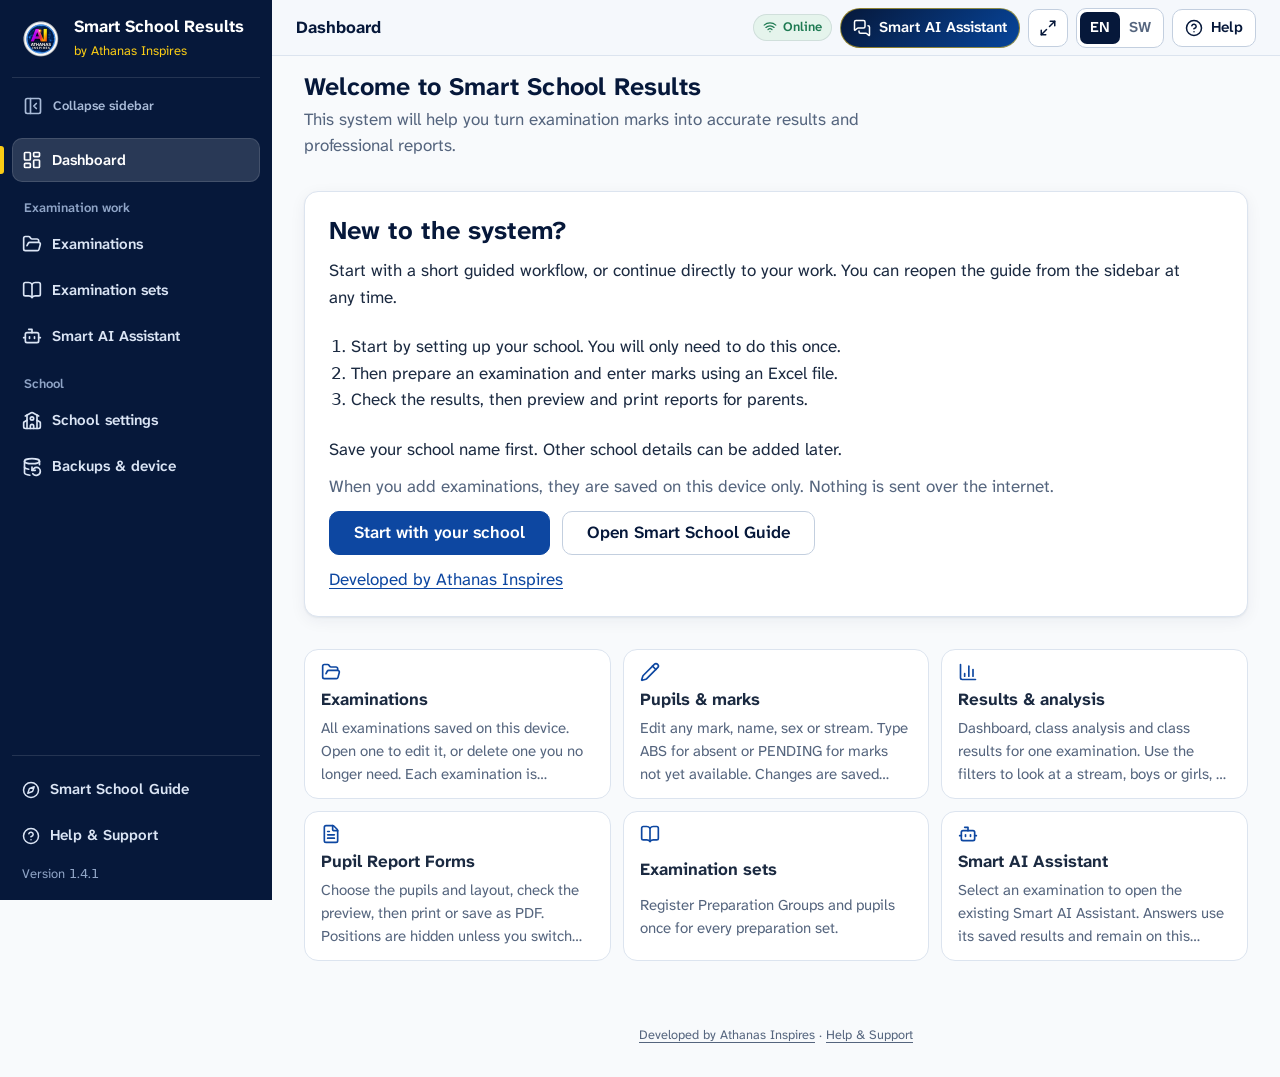
==== commit ba05e322: "Add files via upload" ====
--- a/index.html
+++ b/index.html
@@ -9,14 +9,14 @@
     <link rel="icon" href="./favicon-48x48.png" sizes="48x48" type="image/png" />
     <link rel="apple-touch-icon" href="./apple-touch-icon.png" />
     <title>Smart School Results by Athanas Inspires</title>
-    <script type="module" crossorigin src="./assets/index-COL-PK8Q.js"></script>
+    <script type="module" crossorigin src="./assets/index-D9Qo5V1R.js"></script>
     <link rel="modulepreload" crossorigin href="./assets/rolldown-runtime-COiEfhsA.js">
     <link rel="modulepreload" crossorigin href="./assets/jsx-runtime-CldxteV5.js">
     <link rel="modulepreload" crossorigin href="./assets/import-wrapper-prod-jtQInq1d.js">
     <link rel="modulepreload" crossorigin href="./assets/workspace-state-DauQl7Uv.js">
     <link rel="modulepreload" crossorigin href="./assets/preferences-nsOAQ93Y.js">
-    <link rel="modulepreload" crossorigin href="./assets/text-BVJ5SSom.js">
-    <link rel="modulepreload" crossorigin href="./assets/useI18n-Dqwnqv5W.js">
+    <link rel="modulepreload" crossorigin href="./assets/text-Cvvps6CO.js">
+    <link rel="modulepreload" crossorigin href="./assets/useI18n-CM9eYh4n.js">
     <link rel="modulepreload" crossorigin href="./assets/chunk-OB3PAWPO-Cttlpxhf.js">
     <link rel="modulepreload" crossorigin href="./assets/createLucideIcon-DNdZxDmG.js">
     <link rel="modulepreload" crossorigin href="./assets/text-pKU4il_5.js">
@@ -27,7 +27,7 @@
     <link rel="modulepreload" crossorigin href="./assets/WorkLink-DKlGr4aO.js">
     <link rel="modulepreload" crossorigin href="./assets/format-CmlmwK9r.js">
     <link rel="modulepreload" crossorigin href="./assets/class-sheet-CQ-tvc5F.js">
-    <link rel="stylesheet" crossorigin href="./assets/index-BaF_3KsG.css">
+    <link rel="stylesheet" crossorigin href="./assets/index-DjV75BeX.css">
   <link rel="manifest" href="./manifest.webmanifest"></head>
   <body>
     <div id="root"></div>
--- a/assets/index-DjV75BeX.css
+++ b/assets/index-DjV75BeX.css
@@ -0,0 +1 @@
+@font-face{font-family:Atkinson Hyperlegible Next;font-style:normal;font-display:swap;font-weight:400;src:url(./atkinson-hyperlegible-next-latin-400-normal-FfmJh7DR.woff2)format("woff2"),url(./atkinson-hyperlegible-next-latin-400-normal-DPp7N0cD.woff)format("woff")}@font-face{font-family:Atkinson Hyperlegible Next;font-style:normal;font-display:swap;font-weight:600;src:url(./atkinson-hyperlegible-next-latin-600-normal-BBuhw47K.woff2)format("woff2"),url(./atkinson-hyperlegible-next-latin-600-normal-BhgCag5w.woff)format("woff")}@font-face{font-family:Atkinson Hyperlegible Next;font-style:normal;font-display:swap;font-weight:700;src:url(./atkinson-hyperlegible-next-latin-700-normal-Dpiyiu63.woff2)format("woff2"),url(./atkinson-hyperlegible-next-latin-700-normal-C2qZD_Q9.woff)format("woff")}:root{--color-ink:#06183a;--color-ink-soft:#0d47a1;--color-blue:#0d47a1;--color-blue-hover:#0a387e;--color-blue-tint:#e8f0fb;--color-paper:#f8fafc;--color-surface:#fff;--color-rule:#dce4ef;--color-rule-strong:#c3cfdf;--color-text:#1b2a41;--color-text-muted:#55657e;--color-margin:#facc15;--color-ok:#1e7a52;--color-ok-tint:#e5f4ec;--color-warn:#8f5208;--color-warn-tint:#fdf1de;--color-focus:#facc15;--font-sans:"SSR Digits", "Atkinson Hyperlegible Next", "Segoe UI", system-ui, -apple-system, sans-serif;--text-xs:.8125rem;--text-sm:.9375rem;--text-md:1.0625rem;--text-lg:1.25rem;--text-xl:1.5625rem;--text-2xl:2rem;--text-3xl:2.5rem;--leading-tight:1.2;--leading-body:1.55;--space-1:.25rem;--space-2:.5rem;--space-3:.75rem;--space-4:1rem;--space-5:1.5rem;--space-6:2rem;--space-7:3rem;--space-8:4rem;--radius-sm:6px;--radius-md:10px;--radius-lg:14px;--shadow-raised:0 1px 2px #14284b0f, 0 4px 16px #14284b0f;--shadow-overlay:0 12px 40px #14284b38;--motion-fast:.14s;--state-hover-bg:var(--color-blue-tint);--state-selected-border:var(--color-blue);--state-disabled-bg:#edf1f7;--state-disabled-text:var(--color-text-muted);--sidebar-width:272px;--header-height:56px;--content-max:1040px}*,:before,:after{box-sizing:border-box}html{-webkit-text-size-adjust:100%;-moz-text-size-adjust:100%;text-size-adjust:100%}body{background:var(--color-paper);min-height:100vh;color:var(--color-text);font-family:var(--font-sans);font-size:var(--text-md);line-height:var(--leading-body);-webkit-font-smoothing:antialiased;margin:0}h1,h2,h3,h4{color:var(--color-ink);line-height:var(--leading-tight);text-wrap:balance;margin:0;font-weight:700}p{text-wrap:pretty;margin:0}ul,ol{margin:0;padding:0}a{color:var(--color-blue);text-underline-offset:3px}a:hover{color:var(--color-blue-hover)}button{font:inherit}:focus-visible{outline:3px solid var(--color-focus);outline-offset:2px;border-radius:var(--radius-sm)}.visually-hidden{clip:rect(0 0 0 0);white-space:nowrap;border:0;width:1px;height:1px;margin:-1px;padding:0;overflow:hidden;position:absolute!important}.btn{justify-content:center;align-items:center;gap:var(--space-2);min-height:44px;padding:0 var(--space-5);border-radius:var(--radius-md);font-size:var(--text-md);cursor:pointer;white-space:nowrap;border:1px solid #0000;font-weight:600;line-height:1;text-decoration:none;display:inline-flex}.btn svg{flex:none}.btn-primary{background:var(--color-blue);color:#fff}.btn-primary:hover{background:var(--color-blue-hover);color:#fff}.btn-secondary{background:var(--color-surface);border-color:var(--color-rule-strong);color:var(--color-ink)}.btn-secondary:hover{border-color:var(--color-blue);color:var(--color-blue)}.btn-quiet{color:var(--color-ink);padding:0 var(--space-3);background:0 0}.btn-quiet:hover{background:var(--color-blue-tint);color:var(--color-ink)}.btn[disabled]{opacity:.55;cursor:not-allowed}.panel{background:var(--color-surface);border:1px solid var(--color-rule);border-radius:var(--radius-lg);padding:var(--space-5)}.panel-title{font-size:var(--text-lg);margin-bottom:var(--space-3)}.muted{color:var(--color-text-muted)}.tick-list{gap:var(--space-3);list-style:none;display:grid}.tick-list li{gap:var(--space-3);grid-template-columns:22px 1fr;align-items:start;display:grid}.tick-list svg{color:var(--color-blue);margin-top:3px}.badge{font-size:var(--text-xs);white-space:nowrap;border-radius:999px;align-items:center;gap:6px;padding:3px 10px;font-weight:600;display:inline-flex}.badge-ok{background:var(--color-ok-tint);color:var(--color-ok)}.badge-warn{background:var(--color-warn-tint);color:var(--color-warn)}.badge-planned{color:var(--color-text-muted);background:#edf1f7}.badge-info{background:var(--color-blue-tint);color:var(--color-blue-hover)}@media (prefers-reduced-motion:reduce){*,:before,:after{transition-duration:.01ms!important;animation-duration:.01ms!important}}.form-section{gap:var(--space-4);display:grid}.form-section+.form-section{margin-top:var(--space-5)}.form-section__intro{color:var(--color-text-muted);font-size:var(--text-sm);max-width:68ch;margin-top:calc(var(--space-2) * -1)}.form-grid{gap:var(--space-4);grid-template-columns:repeat(auto-fit,minmax(220px,1fr));display:grid}.field{align-content:start;gap:6px;min-width:0;display:grid}.field__label{font-weight:600;font-size:var(--text-sm);color:var(--color-ink)}.field__optional{color:var(--color-text-muted);font-weight:400}.field__hint{font-size:var(--text-xs);color:var(--color-text-muted)}.field__error{font-size:var(--text-xs);color:#b42318;font-weight:600}.input{border:1px solid var(--color-rule-strong);border-radius:var(--radius-md);background:var(--color-surface);width:100%;min-height:44px;color:var(--color-text);font:inherit;font-size:var(--text-md);padding:10px 12px}textarea.input{resize:vertical;min-height:88px;line-height:1.45}.input:hover{border-color:var(--color-blue)}.input:focus-visible{outline:3px solid var(--color-focus);outline-offset:0;border-color:var(--color-blue)}.input[aria-invalid=true]{background:#fff8f7;border-color:#b42318}.choice-row{gap:var(--space-2);flex-wrap:wrap;display:flex}.choice{align-items:center;gap:var(--space-2);min-height:44px;padding:0 var(--space-4);border:1px solid var(--color-rule-strong);border-radius:var(--radius-md);background:var(--color-surface);cursor:pointer;font-weight:600;font-size:var(--text-sm);display:inline-flex}.choice:has(input:checked){border-color:var(--color-blue);background:var(--color-blue-tint);color:var(--color-ink)}.choice input{accent-color:var(--color-blue);width:18px;height:18px;margin:0}.btn-danger{color:#fff;background:#b42318}.btn-danger:hover{color:#fff;background:#912018}.btn-small{min-height:36px;padding:0 var(--space-3);font-size:var(--text-sm)}@media screen and (pointer:coarse){.btn-small{min-height:44px}}.form-actions{gap:var(--space-3);flex-wrap:wrap;align-items:center;display:flex}.notice{gap:var(--space-3);padding:var(--space-3) var(--space-4);border-radius:var(--radius-md);font-size:var(--text-sm);align-items:flex-start;display:flex}.notice svg{flex:none;margin-top:2px}.notice-error{color:#912018;background:#fef3f2;border:1px solid #fecdca}.notice-ok{background:var(--color-ok-tint);color:var(--color-ok)}.notice-info{background:var(--color-blue-tint);color:var(--color-ink)}.stack{gap:var(--space-5);display:grid}.chip{text-align:left;min-height:44px;padding:var(--space-2) var(--space-4);border:1px solid var(--color-rule-strong);background:var(--color-surface);color:var(--color-ink);font-weight:600;font-size:var(--text-sm);cursor:pointer;border-radius:999px;justify-content:center;align-items:center;display:inline-flex}.assistant__suggestions .chip{min-height:36px;font-size:var(--text-xs)}.chip:hover{border-color:var(--color-blue)}.chip[aria-pressed=true]{background:var(--color-blue);border-color:var(--color-blue);color:#fff}.notice-warn{background:var(--color-warn-tint);color:var(--color-warn)}@media screen{.btn,.chip,.choice,.input,.cell-input{transition:background-color .12s,border-color .12s,color .12s,box-shadow .12s}.btn-primary:not(:disabled):is(:hover,:focus-visible),.btn-danger:not(:disabled):is(:hover,:focus-visible){box-shadow:0 2px 6px #14284b29}.btn-secondary:not(:disabled):is(:hover,:focus-visible){background:var(--color-blue-tint);border-color:var(--color-blue);color:var(--color-ink)}.panel{box-shadow:var(--shadow-raised)}.badge{box-shadow:inset 0 0 0 1px #14284b1a}.chip[aria-pressed=true]{box-shadow:inset 0 0 0 1px}.choice:has(input:checked){box-shadow:inset 0 0 0 1px}.input:is(:disabled,[readonly]),.btn:disabled{opacity:1;border-color:var(--color-rule-strong);color:var(--color-text-muted);box-shadow:none;background:#edf1f7}.input:disabled,.btn:disabled{cursor:not-allowed}.input[readonly]{cursor:default}.input[aria-invalid=true],.cell-input[aria-invalid=true]{box-shadow:inset 3px 0 #b42318}.notice-error,.notice-warn{box-shadow:inset 3px 0}.data-table tbody tr:is(:hover,:focus-within) td{background-color:var(--color-blue-tint)}}@media screen and (prefers-reduced-motion:reduce){.btn,.chip,.choice,.input,.cell-input,.sidebar__link,.sidebar__guide,.sidebar__toggle{transition:none!important}}@media screen{.sidebar__byline{color:#facc15;font-size:var(--text-xs);margin-top:.3rem}.sidebar__brand .product-brand{object-fit:contain;flex:0 0 42px}.btn-primary{color:#fff;background:#0d47a1;border-color:#0d47a1}.input:focus-visible,.cell-input:focus-visible{outline-offset:2px;outline:2px solid #0d47a1}.sidebar__link.active,.sidebar__guide.active{background:#0d47a1}}.school-heading-line-wrap{min-width:0;max-width:100%}.school-heading-line{white-space:nowrap;min-width:0;max-width:100%;display:block;overflow-wrap:normal!important}.backup-export-caution{color:var(--color-text-muted);margin-top:.3rem;font-weight:400;display:block}@media (prefers-reduced-motion:reduce){.spin{animation:none!important}}@media screen{:is(.btn,.chip,.choice,.language-switch__option,.exam-context__reports>summary,.sidebar__link,.sidebar__guide,.sidebar__toggle){touch-action:manipulation;-webkit-tap-highlight-color:transparent}.language-switch__option{transition:background-color var(--motion-fast) ease,border-color var(--motion-fast) ease,color var(--motion-fast) ease}:is(.btn,.chip,.language-switch__option):not(:disabled):active{transform:translateY(1px)}.btn-quiet:not(:disabled):active{background:var(--state-hover-bg)}.sidebar__link:active,.sidebar__guide:active,.sidebar__toggle:active{background:#ffffff29}.language-switch__option:not([aria-pressed=true]):hover{background:var(--state-hover-bg);color:var(--color-ink)}.chip[aria-pressed=true]:not(:disabled):hover{background:var(--color-blue-hover);border-color:var(--color-blue-hover);color:#fff}.exam-context__reports[open]>summary,.app-header__more-toggle[aria-expanded=true]{background:var(--state-hover-bg);border-color:var(--state-selected-border)}:is(.chip,.language-switch__option):disabled{background:var(--state-disabled-bg);border-color:var(--color-rule-strong);color:var(--state-disabled-text);box-shadow:none;cursor:not-allowed}.choice:has(input:disabled){background:var(--state-disabled-bg);border-color:var(--color-rule-strong);color:var(--state-disabled-text);box-shadow:none;cursor:not-allowed}.btn[aria-busy=true]{cursor:progress}.language-switch__option:focus-visible{outline-offset:1px}}@media screen and (prefers-reduced-motion:reduce){:is(.btn,.chip,.language-switch__option):active{transform:none!important}.language-switch__option{transition:none!important}}@media screen{.disclosure-marker>summary{list-style:none}.disclosure-marker>summary::-webkit-details-marker{display:none}.disclosure-marker>summary:before{content:"";width:.5rem;height:.5rem;transition:transform var(--motion-fast) ease;border-bottom:2px solid;border-right:2px solid;flex:none;margin-right:.15rem;transform:rotate(-45deg)}.disclosure-marker[open]>summary:before{transform:rotate(45deg)}}@media screen and (prefers-reduced-motion:reduce){.disclosure-marker>summary:before{transition:none!important}}@media print{.product-chrome,.help-layer{display:none!important}:is(.report__table,.academic-table,.sheet-table,.master-table,.master-analysis-table,.results-table) :is(th,td){overflow-wrap:break-word;-webkit-hyphens:none;hyphens:none;word-break:normal}:is(.report__table,.academic-table,.sheet-table,.master-table,.master-analysis-table,.results-table) :is(td.num,td.rank,td.grade,td.position,td.sn){white-space:nowrap}}table{font-variant-numeric:lining-nums tabular-nums}@font-face{font-family:SSR Digits;font-weight:400;font-display:swap;src:url(./sans-400-Cz0rZFPT.woff)format("woff");unicode-range:U+30-39}@font-face{font-family:SSR Digits;font-weight:700;font-display:swap;src:url(./sans-700-DSr3nQ-5.woff)format("woff");unicode-range:U+30-39}.danger-zone{border:1px solid #dcbbbb;grid-column:1/-1}.danger-zone__summary{cursor:pointer}.danger-zone__summary>h2{margin:0;display:inline}.danger-zone>h2{color:#912c27}.danger-zone__option{border-top:1px solid var(--color-border);padding-top:var(--space-4);margin-top:var(--space-4);gap:var(--space-3);display:grid}.danger-zone__option .btn{white-space:normal;text-align:left;justify-self:start}.reset-dialog{width:min(680px,100%);max-height:calc(100dvh - 2rem);overflow-y:auto}.reset-dialog__content{gap:var(--space-3);min-width:0;display:grid}.reset-summary{gap:.3rem;display:grid}.reset-summary>div{justify-content:space-between;gap:1rem;display:flex}.reset-summary dd{margin:0;font-weight:700}.reset-ack{align-items:flex-start;gap:.7rem;display:flex}.reset-ack input{flex:none;width:1.2rem;height:1.2rem;margin-top:.3rem}.reset-dialog .form-actions{background:var(--color-surface);padding:.7rem 0;position:sticky;bottom:0}.reset-dialog .btn{white-space:normal}.workspace-block{align-content:center;justify-items:start;gap:1rem;max-width:680px;min-height:100dvh;margin:auto;padding:2rem;display:grid}@media print{.danger-zone,.reset-notice{display:none!important}}.help-layer{z-index:50;position:fixed;inset:0}.help-layer__backdrop{background:#14284b59;position:absolute;inset:0}.help-panel{background:var(--color-surface);width:min(420px,100%);box-shadow:var(--shadow-overlay);padding:var(--space-5);align-content:start;gap:var(--space-5);animation:.16s ease-out help-in;display:grid;position:absolute;top:0;bottom:0;right:0;overflow-y:auto}.help-panel__header{justify-content:space-between;align-items:center;display:flex}.help-panel__header h2{font-size:var(--text-xl)}.help-panel__close{min-height:40px}.help-panel__section{gap:var(--space-3);padding-top:var(--space-4);border-top:1px solid var(--color-rule);display:grid}.help-panel__section h3{font-size:var(--text-md)}@keyframes help-in{0%{opacity:0;transform:translate(24px)}}.confirm-layer{padding:var(--space-4);place-items:center;display:grid}.confirm-dialog{background:var(--color-surface);border-radius:var(--radius-lg);width:min(480px,100%);box-shadow:var(--shadow-overlay);padding:var(--space-5);gap:var(--space-3);display:grid;position:relative}.confirm-dialog h2{font-size:var(--text-xl)}.confirm-dialog__icon{color:#b42318;background:#fef3f2;border-radius:12px;place-items:center;width:44px;height:44px;display:grid}.confirm-dialog__actions{margin-top:var(--space-2);justify-content:flex-end}.confirm-dialog--ok .confirm-dialog__icon{background:var(--color-ok-tint);color:var(--color-ok)}.release-notes__items{gap:var(--space-1);margin:0;padding-left:1.25rem;display:grid}@media screen{.exam-context{box-shadow:0 1px 3px #14284b0d}.exam-context__nav [aria-current=page]{box-shadow:inset 0 0 0 1px var(--color-blue)}.app-shell__sidebar{transition-property:transform}.exam-context{background:var(--color-surface);border:1px solid var(--color-rule);border-radius:var(--radius-md);gap:.5rem;min-width:0;margin-bottom:1rem;padding:1rem;display:grid}.exam-context__identity{overflow-wrap:anywhere;font-weight:700}.exam-context .muted{font-size:var(--text-sm)}.exam-context__nav{flex-wrap:wrap;align-items:flex-start;gap:.5rem;display:flex}.exam-context__nav [aria-current=page]{border-color:var(--color-blue);background:var(--color-blue-tint)}.exam-context__reports{position:relative}.exam-context__menus{display:contents}.exam-context__reports>button[aria-expanded=true]{background:var(--state-hover-bg);border-color:var(--state-selected-border)}.exam-context__reports>div{border:1px solid var(--color-rule);border-radius:var(--radius-md);background:#fff;gap:.6rem;margin-top:.4rem;padding:1rem;display:grid}.return-task{margin:0 0 1rem}.next-action{gap:.7rem;margin-bottom:1rem;display:grid}.next-action>.btn{justify-self:start}.print-scope{gap:.7rem;margin-bottom:1rem;display:grid}.saved-list,.saved-item,.saved-item__main,.saved-item__actions{min-width:0;max-width:100%}.saved-item__main{overflow-wrap:anywhere;flex:210px}.saved-item__actions{flex-wrap:wrap}.btn{white-space:normal;overflow-wrap:anywhere;text-align:center;max-width:100%;padding-top:.5rem;padding-bottom:.5rem;line-height:1.35}.form-actions,.choice-row,.app-header__tools,.app-main__inner,.panel,.reports,.reports__preview,.reports__controls,.reports__preview>*,.form-grid>*{min-width:0}.report-preview-scroll{min-width:0;max-width:100%;overflow-x:auto}.report-preview-scroll .report-pages{justify-content:start}.reports__quality,.reports__exam,.reports__behaviour-tools{overflow-wrap:anywhere;max-width:100%}.reports__group,.reports__pair,.reports__resolve{min-width:0}.reports__preview .input,.reports__controls .input{min-width:0;max-width:100%}.confirm-dialog{max-height:calc(100dvh - 2rem);overflow:auto}.banner{flex-wrap:wrap}.dashboard .panel+.panel{margin-top:1rem}@media (max-width:560px){.app-header__tools{margin-left:auto}.app-header{gap:.4rem;padding-left:.6rem;padding-right:.6rem}.exam-context__nav{grid-template-columns:repeat(2,minmax(0,1fr));gap:.4rem;display:grid}.exam-context__scope{grid-column:1/-1}.exam-context__menus{display:contents}.exam-context__nav .btn,.exam-context__reports>button{justify-content:center;width:100%;min-height:44px}.exam-context__reports{display:contents}.exam-context__reports>div{order:2;grid-column:1/-1}.saved-item{padding:1rem}.form-actions .btn{flex-shrink:1}}@media (max-width:380px){.app-header [data-testid=connection-status] .connection-label{clip:rect(0,0,0,0);width:1px;height:1px;position:absolute;overflow:hidden}.app-header [data-testid=connection-status]{padding:.5rem}}.exam-context{gap:.55rem;margin-bottom:.6rem;padding:.8rem 1rem}.exam-context__top{justify-content:space-between;align-items:center;gap:1rem;display:flex}.exam-context__identity{font-size:var(--text-lg);margin:0;line-height:1.25}.exam-context__change,.exam-context__scope{font-size:var(--text-xs);white-space:nowrap}.exam-context__scope{color:var(--color-text-muted);align-self:center;margin-right:auto}.exam-context__nav{align-items:center;gap:.4rem}.exam-context__reports>div:before{content:"";height:.6rem;position:absolute;top:-.6rem;left:0;right:0}.exam-context__reports>div{z-index:15;min-width:220px;max-width:calc(100vw - 1.5rem);box-shadow:var(--shadow-overlay);position:absolute;left:0}.exam-context__reports>#exam-menu-reports{left:auto;right:0}.exam-context__parent{align-items:center;gap:.3rem;display:inline-flex}.exam-context__caption{font-size:var(--text-sm);color:var(--color-text-muted);margin-right:auto}.saved-item__hint{font-size:var(--text-xs);color:var(--color-text-muted)}.page-header--workspace{justify-content:flex-end;align-items:center;gap:.5rem;margin:0 0 .65rem}.page-header--workspace:has(:not(.page-header__aside)){min-height:0}.page-header--workspace .page-header__text{position:absolute}.examination-workspace .form-section{padding:var(--space-4)}.examination-workspace .form-section+.form-section{margin-top:var(--space-4)}.processing-status{color:var(--color-blue);font-size:var(--text-sm);background:var(--color-blue-tint);border-radius:var(--radius-sm);align-items:center;gap:.5rem;padding:.5rem .7rem;display:flex}@media (max-width:560px){.exam-context__reports>div{box-shadow:none;position:static}.exam-context__top{flex-wrap:wrap;align-items:flex-start}.exam-context__identity{font-size:1rem}.exam-context__change{white-space:normal}.page-header--workspace .btn{font-size:var(--text-xs)}}}@media print{.processing-status,.product-brand{display:none!important}}@media screen{.app-main__inner.examination-workspace{max-width:min(100%,1360px);padding-top:var(--space-2)}.exam-editor__delete{border-color:var(--color-rule);margin-top:var(--space-6)}}@media screen and (max-width:960px){.exam-context{gap:.3rem;margin-bottom:.3rem;padding:.4rem .75rem}.exam-context__top{flex-wrap:wrap;gap:.3rem .75rem}.page-header--workspace{margin-bottom:.4rem}}@media screen and (max-width:560px){.exam-context__nav{grid-template-columns:repeat(4,minmax(0,1fr));gap:.3rem}.exam-context__nav .btn,.exam-context__reports>button{font-size:var(--text-xs);min-height:44px;padding:.25rem .15rem;line-height:1.15}.exam-context__caption{display:none}.exam-context__identity{font-size:1rem}.exam-context__scope{line-height:1}.page-header--workspace{margin-bottom:.2rem}.page-header--workspace .form-actions{grid-template-columns:repeat(2,minmax(0,1fr));align-items:stretch;gap:.3rem;display:grid}.page-header--workspace .form-actions>*{min-width:0}.page-header--workspace .form-actions .btn{text-align:center;justify-content:center;padding:.2rem .4rem;line-height:1.2}.app-main__inner.examination-workspace{padding-left:var(--space-3);padding-right:var(--space-3)}.examination-workspace .panel{padding:.6rem}}@media screen{.reports{padding-bottom:5.5rem}}.empty-state{justify-items:start;gap:var(--space-3);padding:var(--space-6);border:1.5px dashed var(--color-rule-strong);border-radius:var(--radius-lg);background:var(--color-surface);display:grid}.empty-state__icon{background:var(--color-blue-tint);width:48px;height:48px;color:var(--color-blue);border-radius:12px;place-items:center;display:grid}.empty-state__title{font-size:var(--text-lg)}.empty-state__body{color:var(--color-text-muted);max-width:60ch}.empty-state__action{margin-top:var(--space-2)}.page-header{justify-content:space-between;align-items:flex-end;gap:var(--space-3);margin-bottom:var(--space-4);flex-wrap:wrap;display:flex}.page-header h1{font-size:var(--text-xl)}.page-header__description{margin-top:var(--space-1);color:var(--color-text-muted);font-size:var(--text-md);max-width:62ch}.saved__message{margin-bottom:var(--space-4)}.saved-list{gap:var(--space-3);list-style:none;display:grid}.saved-item{justify-content:space-between;align-items:center;gap:var(--space-3);padding:var(--space-4) var(--space-5);background:var(--color-surface);border:1px solid var(--color-rule);border-left:4px solid var(--color-margin);border-radius:var(--radius-md);flex-wrap:wrap;display:flex}.saved-item__main{gap:4px;min-width:0;display:grid}.saved-item__title{font-size:var(--text-md)}.saved-item__title a{color:var(--color-ink);text-decoration:none}.saved-item__title a:hover{color:var(--color-blue);text-decoration:underline}.saved-item__meta{gap:var(--space-1) var(--space-4);font-size:var(--text-sm);color:var(--color-text-muted);flex-wrap:wrap;display:flex}.saved-item__actions{gap:var(--space-2);display:flex}.banner{align-items:center;gap:var(--space-3);padding:var(--space-3) var(--space-5);font-size:var(--text-sm);border-bottom:1px solid var(--color-rule);display:flex}.banner svg{flex:none}.banner p{flex:1}.banner-warn{background:var(--color-warn-tint);color:var(--color-warn)}.banner-info{background:var(--color-blue-tint);color:var(--color-ink)}.banner-actions{gap:var(--space-2);flex-wrap:wrap;display:flex}.banner .btn{min-height:36px;padding:0 var(--space-4);font-size:var(--text-sm)}.language-switch{border:1px solid var(--color-rule-strong);border-radius:var(--radius-md);background:var(--color-surface);padding:3px;display:inline-flex}.language-switch__option{min-width:40px;min-height:32px;color:var(--color-text-muted);font-size:var(--text-sm);cursor:pointer;background:0 0;border:0;border-radius:7px;font-weight:600}.language-switch__option[aria-pressed=true]{background:var(--color-ink);color:#fff}:root{--assistant-width:clamp(360px, 30vw, 480px)}.assistant-panel{--assistant-font:.875rem;top:var(--ap-top,var(--header-height));z-index:45;gap:var(--space-2);width:min(var(--assistant-width), 100vw);padding:var(--space-3) var(--space-4) var(--space-4);background:var(--color-surface);border-left:1px solid var(--color-rule-strong);box-shadow:var(--shadow-overlay);overscroll-behavior:contain;animation:assistant-in var(--motion-fast) ease-out;flex-direction:column;display:flex;position:fixed;bottom:0;right:0;overflow:hidden auto}.assistant-panel:focus{outline:none}.assistant-panel--full{z-index:110;width:100vw;padding:var(--space-3);border-left:0;top:0}.assistant-panel__header{align-items:flex-start;gap:var(--space-2);display:flex}.assistant-panel__mark{background:var(--color-ink);color:#fff;border-radius:50%;flex:none;place-items:center;width:32px;height:32px;margin-top:2px;display:inline-grid}.assistant-panel__title{flex:auto;min-width:0}.assistant-panel__title h2{font-size:var(--text-md);margin:0;line-height:1.25}.assistant-panel__context{font-size:var(--text-xs);color:var(--color-ink-soft);overflow-wrap:anywhere;margin:1px 0 0;font-weight:600;line-height:1.3}.assistant-panel__badge{color:var(--color-text-muted);margin:1px 0 0;font-size:.75rem;line-height:1.3}.assistant-panel__icon{flex:none;justify-content:center;min-width:44px;min-height:44px;padding:0}.assistant-panel__close{min-width:44px;min-height:44px}.assistant-panel__views{border-radius:var(--radius-md);background:var(--color-blue-tint);grid-template-columns:repeat(3,minmax(0,1fr));gap:2px;padding:3px;display:grid}.assistant-panel__view{justify-content:center;align-items:center;gap:var(--space-1);min-height:40px;padding:2px var(--space-1);border-radius:calc(var(--radius-md) - 2px);color:var(--color-text);font:inherit;font-size:var(--text-xs);text-align:center;cursor:pointer;background:0 0;border:1px solid #0000;line-height:1.15;display:inline-flex}.assistant-panel__view svg{flex:none}.assistant-panel__view:hover{background:#fff9}.assistant-panel__view[aria-pressed=true]{border-color:var(--state-selected-border);background:var(--color-surface);font-weight:700;box-shadow:0 1px 2px #14284b1f}.assistant-panel__unsaved{color:var(--color-warn);font-weight:600;display:block}.assistant-panel__status{align-items:center;gap:var(--space-2);font-size:var(--text-sm);flex-wrap:wrap;margin:0;display:flex}.assistant-panel__status>span{flex:12rem}.assistant-panel__log{overscroll-behavior:contain;gap:var(--space-3);min-height:8rem;padding:var(--space-2) var(--space-1);flex-direction:column;flex:auto;display:flex;overflow-y:auto}.assistant-panel__pane{align-content:start;gap:var(--space-4);padding:var(--space-1);flex:auto;display:grid;overflow-y:auto}.assistant-panel__pane h3{margin:0 0 var(--space-2);font-size:var(--text-md)}.assistant-panel__suggestions{gap:var(--space-1);align-items:flex-start;min-width:0;display:flex}.assistant-panel__chips{gap:var(--space-2);flex-wrap:wrap;flex:auto;min-width:0;padding:2px;display:flex}.assistant-panel__chips .chip{min-height:36px;padding:var(--space-1) var(--space-3);font-size:var(--assistant-font);white-space:normal;text-align:left}.assistant-panel__chips-hide{flex:none;justify-content:center;min-width:36px;padding:0}.assistant-memory__check{margin-bottom:var(--space-2)}.assistant-panel__tools{gap:0 var(--space-1);padding-top:var(--space-1);flex-wrap:wrap;align-items:center;display:flex}.assistant-panel__tools .btn-small{padding:0 var(--space-2);font-size:var(--text-xs);gap:var(--space-1)}.assistant-restricted{border-top:1px solid var(--border,#d0d5dd);max-height:42%;margin-top:auto;padding:.5rem .75rem;overflow-y:auto}.assistant-restricted summary{cursor:pointer;min-height:36px;padding:.4rem 0;font-weight:600}.assistant-restricted .choice-row{flex-wrap:wrap;gap:.5rem;padding:.25rem 0 .5rem;display:flex}.assistant-panel--text-s{--assistant-font:.8125rem}.assistant-panel--text-m{--assistant-font:.875rem}.assistant-panel--text-l{--assistant-font:1rem}.assistant-msg{max-width:100%;font-size:var(--assistant-font);overflow-wrap:anywhere;line-height:1.5}.assistant-msg p{margin:0}.assistant-msg--user{max-width:85%;padding:var(--space-2) var(--space-3);background:var(--color-blue-tint);white-space:pre-wrap;border-radius:16px 16px 4px;align-self:flex-end}.assistant-msg:not(.assistant-msg--user){padding:var(--space-2) var(--space-3);border:1px solid var(--color-rule);border-left:3px solid var(--color-rule-strong);background:var(--color-surface);border-radius:4px 16px 16px;align-self:stretch;margin-left:28px;position:relative;box-shadow:0 1px 2px #14284b0f}.assistant-msg__icon{background:var(--color-ink);color:#fff;border-radius:50%;place-items:center;width:22px;height:22px;display:inline-grid;position:absolute;top:4px;left:-30px}.assistant-msg--done{border-left-color:var(--color-ok)!important}.assistant-msg--unsupported,.assistant-msg--notice{border-left-color:var(--color-warn)!important}.assistant-msg__lines{margin:var(--space-2) 0 0;padding-left:var(--space-5);gap:var(--space-1);display:grid}.assistant-msg__options{gap:var(--space-2);margin-top:var(--space-2);display:grid}.assistant-option{align-items:center;gap:var(--space-3);width:100%;min-height:44px;padding:var(--space-2) var(--space-3);text-align:left;font:inherit;border:1px solid var(--color-rule-strong);border-radius:var(--radius-md);background:var(--color-surface);color:var(--color-text);cursor:pointer;transition:background var(--motion-fast), border-color var(--motion-fast);display:flex}.assistant-option:hover:not(:disabled){background:var(--state-hover-bg);border-color:var(--state-selected-border)}.assistant-option:disabled{background:var(--state-disabled-bg);color:var(--state-disabled-text);cursor:default}.assistant-option__letter{background:var(--color-ink);color:#fff;width:28px;height:28px;font-weight:700;font-size:var(--text-sm);border-radius:50%;flex:none;place-items:center;display:inline-grid}.assistant-option:disabled .assistant-option__letter{background:var(--color-text-muted)}.assistant-msg__actions,.assistant-msg__suggestions{gap:var(--space-2);margin-top:var(--space-2);flex-wrap:wrap;display:flex}.assistant-msg__actions .btn{min-height:44px}.assistant-msg__note{font-size:var(--text-sm);color:var(--color-text-muted);margin-top:var(--space-2)!important}.assistant-msg__unavailable{font-size:var(--text-sm);color:var(--color-text-muted)}.assistant-academic{gap:var(--space-2);margin-top:var(--space-2);padding:var(--space-2);border:1px solid var(--color-rule);border-radius:var(--radius-md);background:var(--color-paper);display:grid}.assistant-academic__stamp{font-size:var(--text-xs);color:var(--color-text-muted)}.assistant-academic__outdated{align-items:center;gap:var(--space-2);padding:var(--space-2);border-radius:var(--radius-sm);background:var(--color-warn-tint);color:var(--color-warn);font-size:var(--text-sm);flex-wrap:wrap;font-weight:600;display:flex}.assistant-academic__label{font-size:var(--text-xs);letter-spacing:.02em;text-transform:uppercase;color:var(--color-ink-soft);font-weight:700}.assistant-academic__summary{font-weight:600}.assistant-academic__detail{font-size:var(--text-sm)}.assistant-academic summary{cursor:pointer;min-height:32px;font-size:var(--text-sm);color:var(--color-blue);font-weight:600}.assistant-academic__table{max-width:100%;overflow-x:auto}.assistant-academic__table table{width:100%;font-size:.93em}.assistant-msg :is(th,td){white-space:normal;overflow-wrap:anywhere;padding:4px 6px}.assistant-academic__explain ul{margin:var(--space-1) 0 0;padding-left:var(--space-5);font-size:var(--text-sm)}.assistant-history{gap:var(--space-2);margin:0;padding:0;list-style:none;display:grid}.assistant-history>li{gap:var(--space-2);padding:var(--space-3);border:1px solid var(--color-rule);border-radius:var(--radius-md);overflow-wrap:anywhere;display:grid}.assistant-history .badge{margin-left:var(--space-2)}.assistant-legacy ul{padding-left:var(--space-5);font-size:var(--text-sm)}.assistant-memory__group{gap:var(--space-2);margin:var(--space-3) 0 0;padding:var(--space-3);border:1px solid var(--color-rule);border-radius:var(--radius-md);display:grid}.assistant-memory__group legend{padding:0 var(--space-1);font-weight:700}.app-header .app-header__assistant{min-height:38px;padding:0 var(--space-3);font-size:var(--text-sm);white-space:nowrap;position:relative}.app-header__assistant[aria-expanded=true]{border-color:var(--state-selected-border);background:var(--color-blue-tint)}.app-header__assistant-dot{background:var(--color-blue);width:9px;height:9px;box-shadow:0 0 0 2px var(--color-surface);border-radius:50%;position:absolute;top:4px;right:4px}@media (max-width:720px){.app-header .app-header__assistant{justify-content:center;min-width:44px;min-height:44px;padding:0}.app-header__assistant-label{clip:rect(0 0 0 0);white-space:nowrap;width:1px;height:1px;position:absolute;overflow:hidden}}@keyframes assistant-in{0%{opacity:.6;transform:translate(16px)}to{opacity:1;transform:none}}@media (prefers-reduced-motion:reduce){.assistant-panel{animation:none}.assistant-option{transition:none}}@media print{.assistant-panel,.app-header__assistant{display:none!important}.app-shell__body{margin-right:0!important}}.assistant-panel__composer .ask-composer__label{clip:rect(0 0 0 0);white-space:nowrap;width:1px;height:1px;position:absolute;overflow:hidden}@container (width<=26rem){.assistant-panel__composer .ask-composer__row{flex-direction:row}.assistant-panel__composer .ask-composer__input{flex:8rem}.assistant-panel__composer.ask-composer .ask-composer__submit{width:auto;min-width:5.5rem}}@container (width<=17rem){.assistant-panel__composer .ask-composer__row{flex-direction:column}.assistant-panel__composer.ask-composer .ask-composer__submit{width:100%}}@media (max-height:560px){.assistant-panel__log{flex:none;min-height:14rem;max-height:none;overflow:visible}}.typewriter-rest{color:#0000}@media (forced-colors:active){.typewriter-rest{color:canvas}}.assistant-msg__skip{margin-top:var(--space-1)}.assistant-msg--busy{align-items:center;gap:var(--space-2);color:var(--color-text-muted);font-size:var(--text-sm);display:flex}.assistant-msg__notes{margin:var(--space-2) 0 0;padding-left:var(--space-5);font-size:var(--text-sm);color:var(--color-warn)}.assistant-panel__hint{font-size:var(--text-xs);color:var(--color-text-muted);margin:0}.assistant-chip{flex:none;align-items:center;display:inline-flex}.assistant-chip .chip{border-top-right-radius:0;border-bottom-right-radius:0}.assistant-chip__dismiss{border:1px solid var(--color-rule-strong);background:var(--color-surface);min-width:28px;min-height:36px;color:var(--color-text-muted);cursor:pointer;border-left:0;border-radius:0 999px 999px 0;place-items:center;display:inline-grid}.assistant-chip__dismiss:hover{background:var(--state-hover-bg)}.assistant-academic__badge,.assistant-insight__basis{padding:var(--space-1) var(--space-2);border-radius:var(--radius-sm);background:var(--color-blue-tint);color:var(--color-ink-soft);font-size:var(--text-xs);margin:0;font-weight:700}.assistant-insight--hypothetical .assistant-insight__basis,.assistant-insight--forecast .assistant-insight__basis{background:var(--color-warn-tint);color:var(--color-warn)}.assistant-academic__uncertain{font-size:var(--text-xs);color:var(--color-warn);margin:0}.assistant-academic__tools{gap:var(--space-1);flex-wrap:wrap;display:flex}.assistant-insight{gap:var(--space-2);margin-top:var(--space-2);padding:var(--space-3);border:1px solid var(--color-rule);border-radius:var(--radius-md);background:var(--color-paper);display:grid}.assistant-insight--hypothetical{border-style:dashed;border-color:var(--color-warn)}.assistant-insight--forecast{border-style:dashed}.assistant-insight__title{margin:0;font-weight:700}.assistant-insight__list{padding-left:var(--space-5);gap:var(--space-1);font-size:var(--text-sm);margin:0;display:grid}.assistant-insight details summary{cursor:pointer;min-height:32px;font-size:var(--text-sm);color:var(--color-blue);font-weight:600}.assistant-academic__table caption{text-align:left;font-size:var(--text-xs);color:var(--color-text-muted);padding-bottom:var(--space-1)}.assistant-resource{gap:var(--space-2);margin-top:var(--space-2);display:grid}.assistant-resource__hit{padding:var(--space-2) var(--space-3);border-left:3px solid var(--color-blue);background:var(--color-paper);border-radius:var(--radius-sm)}.assistant-resource__excerpt{margin:0}.assistant-resource__cite{margin:var(--space-1) 0 0;font-size:var(--text-xs);color:var(--color-text-muted)}.assistant-import{gap:var(--space-2);padding:var(--space-3);border:1px solid var(--color-rule-strong);border-radius:var(--radius-md);display:grid}.assistant-import h3{margin:0}.assistant-import__reasons{margin:var(--space-1) 0 0;padding-left:var(--space-5);font-size:var(--text-xs);color:var(--color-warn);overflow-wrap:anywhere}.insight-chart{margin:0}.insight-chart svg{width:100%;height:auto;max-height:220px}.insight-chart__grid{stroke:var(--color-rule);stroke-width:1px}.insight-chart__tick{fill:var(--color-text-muted);font-size:9px}.insight-chart figcaption{gap:var(--space-1);font-size:var(--text-xs);display:grid}.insight-chart__title{font-weight:700}.insight-chart__legend{gap:var(--space-2);flex-wrap:wrap;display:flex}.insight-chart__legend i{vertical-align:-1px;border-radius:2px;width:10px;height:10px;margin-right:4px;display:inline-block}.assistant-workspace-links{gap:var(--space-2);margin-bottom:var(--space-4);flex-wrap:wrap;display:flex}.assistant-msg__image{margin:.5rem 0}.assistant-msg__image img{max-width:100%;height:auto;max-height:200px;display:block}.assistant-msg__image figcaption{font-size:.85rem}.assistant-panel__log{background:var(--color-paper);border-radius:var(--radius-md);padding:var(--space-3) var(--space-2)}.assistant-msg--busy,.assistant-msg--notice{font-size:var(--assistant-font)}:root{--ap-navy:#06183a;--ap-blue:#07459b;--ap-bright:#1264d8;--ap-gold:#facc15;--ap-gold-deep:#f59e0b;--ap-back:#eef4fc;--ap-line:#d3e0f3;--ap-fast:.18s}.assistant-panel{--ap-pad-x:var(--space-4);--ap-pad-top:var(--space-3);background:#fff}.assistant-panel{animation-duration:.2s}.assistant-panel__header{margin:calc(-1 * var(--ap-pad-top)) calc(-1 * var(--ap-pad-x)) 0;padding:6px var(--ap-pad-x);background:linear-gradient(135deg, var(--ap-navy) 0%, var(--ap-blue) 100%);color:#fff;border-bottom:2px solid var(--ap-gold);align-items:center}.assistant-panel__mark{color:#fff;border:2px solid var(--ap-gold);background:#ffffff1f;width:34px;height:34px;margin-top:0}.assistant-panel__title h2{color:#fff}.assistant-panel__context{color:#e3edfd}.assistant-panel__badge{color:#cfdffa;font-size:.75rem}.assistant-panel__unsaved{color:#ffe08a}.assistant-panel__header .btn-quiet{color:#fff;transition:background var(--ap-fast), border-color var(--ap-fast);background:0 0;border-color:#0000}.assistant-panel__header .btn-quiet:not(:disabled):is(:hover,:focus-visible){color:#fff;background:#ffffff29;border-color:#ffffff73}.assistant-panel__header .btn-quiet:not(:disabled):active{color:#fff;background:#ffffff3d}.assistant-panel__views{margin-top:var(--space-2);background:var(--ap-back);border:1px solid var(--ap-line);border-radius:999px}.assistant-panel__view{transition:background var(--ap-fast), box-shadow var(--ap-fast);border-radius:999px}.assistant-panel__view[aria-pressed=true]{border-color:var(--ap-bright);color:var(--ap-navy)}.assistant-panel__log,.assistant-panel__pane{background:var(--ap-back);border-radius:var(--radius-lg)}.assistant-panel__pane{padding:var(--space-3)}.assistant-msg:not(.assistant-msg--user){border:1px solid var(--ap-line);background:#fff;border-left-width:1px;border-radius:5px 18px 18px;box-shadow:0 2px 8px #07459b14}.assistant-msg--done,.assistant-msg--unsupported,.assistant-msg--notice{border-left-width:3px!important}.assistant-msg--user{color:#fff;background:linear-gradient(135deg, var(--ap-blue), var(--ap-bright));border-radius:18px 18px 5px;box-shadow:0 2px 8px #07459b2e}.assistant-msg__icon{background:var(--ap-navy);border:1.5px solid var(--ap-gold)}.assistant-msg:not(.assistant-msg--user),.assistant-msg--user{animation:.18s ease-out ap-pop}@keyframes ap-pop{0%{opacity:.4;transform:translateY(4px)}to{opacity:1;transform:none}}.assistant-panel__chips .chip,.assistant-option{border:1px solid var(--ap-line);transition:background var(--ap-fast), border-color var(--ap-fast), box-shadow var(--ap-fast);background:#fff;border-radius:14px;box-shadow:0 1px 3px #07459b12}.assistant-panel__chips .chip:hover,.assistant-option:hover:not(:disabled){border-color:var(--ap-bright);background:#f5f9ff;box-shadow:0 2px 8px #07459b1f}.assistant-option__letter{background:linear-gradient(135deg, var(--ap-navy), var(--ap-blue))}.assistant-msg__actions .btn,.assistant-msg__suggestions .btn{border-radius:999px}.assistant-academic,.assistant-insight,.assistant-import,.assistant-history>li,.assistant-memory__group{border-color:var(--ap-line);border-radius:14px}.assistant-resource__hit{border-left-color:var(--ap-bright);background:#f5f9ff;border-radius:10px}.assistant-panel__composer .ask-composer__row{border:1px solid var(--ap-line);background:#fff;border-radius:22px;padding:4px;box-shadow:0 2px 10px #07459b1a}.assistant-panel__composer .ask-composer__row:focus-within{border-color:var(--ap-bright)}.assistant-panel__composer .ask-composer__input{box-shadow:none;background:0 0;border-color:#0000;border-radius:18px}.assistant-panel__composer.ask-composer .ask-composer__submit,.smart-assistant .ask-composer .ask-composer__submit{color:var(--ap-navy);background:linear-gradient(135deg, var(--ap-gold), var(--ap-gold-deep));transition:filter var(--ap-fast), transform var(--ap-fast);border:1px solid #c98e06;border-radius:18px;font-weight:700}.assistant-panel__composer.ask-composer .ask-composer__submit:not(:disabled):is(:hover,:focus-visible),.smart-assistant .ask-composer .ask-composer__submit:not(:disabled):is(:hover,:focus-visible){color:var(--ap-navy);filter:brightness(1.03);background:linear-gradient(135deg,#ffd93d,#f59e0b);border-color:#a87405}.assistant-panel__composer.ask-composer .ask-composer__submit:disabled,.smart-assistant .ask-composer .ask-composer__submit:disabled{background:var(--state-disabled-bg);color:var(--state-disabled-text);border-color:var(--color-rule-strong)}.app-header .app-header__assistant.btn{color:#fff;background:linear-gradient(135deg, var(--ap-navy), var(--ap-blue));min-height:40px;transition:border-color var(--ap-fast), filter var(--ap-fast), box-shadow var(--ap-fast);border:1px solid #facc158c;border-radius:999px;font-weight:600}.app-header .app-header__assistant.btn:not(:disabled):is(:hover,:focus-visible){color:#fff;border-color:var(--ap-gold);background:linear-gradient(135deg, #0a2556, var(--ap-bright));box-shadow:0 2px 8px #07459b4d}.app-header .app-header__assistant.btn[aria-expanded=true]{color:#fff;border-color:var(--ap-gold);background:linear-gradient(135deg, var(--ap-navy), var(--ap-bright))}.app-header__assistant-dot{background:var(--ap-gold);box-shadow:0 0 0 2px #fff}@media (max-width:720px){.app-header .app-header__assistant.btn{min-width:44px;min-height:44px}}@media (prefers-reduced-motion:reduce){.assistant-msg,.assistant-msg--user,.assistant-panel__view,.assistant-panel__chips .chip,.assistant-panel__composer .ask-composer__submit,.app-header .app-header__assistant.btn,.assistant-panel__header .btn-quiet{transition:none!important;animation:none!important}}@media (forced-colors:active){.assistant-panel__header{color:canvastext;background:canvas;border-bottom:2px solid canvastext}.assistant-panel__title h2,.assistant-panel__context,.assistant-panel__badge,.assistant-panel__header .btn-quiet{color:canvastext}.assistant-panel__mark{border-color:canvastext}.assistant-msg,.assistant-msg--user,.assistant-panel__composer .ask-composer__row{border:1px solid canvastext}.assistant-panel__composer.ask-composer .ask-composer__submit,.smart-assistant .ask-composer .ask-composer__submit,.app-header .app-header__assistant.btn{border:1px solid buttontext}.assistant-panel__view[aria-pressed=true]{border:2px solid highlight}}.assistant-panel[hidden]{display:none}.assistant-panel:not(.assistant-panel--full):not(.assistant-panel--max){border:1px solid var(--ap-line);border-right:0;border-radius:14px 0 0;overflow:hidden;box-shadow:-10px 0 32px #06183a38,-1px 0 #06183a2e}.assistant-panel:not(.assistant-panel--full){overflow-y:hidden}.assistant-panel__log{flex:auto;min-height:0;overflow:hidden auto}.assistant-msg{max-width:min(100%,46rem)}.assistant-msg--reply,.assistant-msg--reply table{overflow-wrap:anywhere}.assistant-msg--reply table{max-width:100%;display:block;overflow-x:auto}.assistant-panel__header .assistant-panel__icon{flex:none;min-width:40px;min-height:40px}.assistant-panel--max{top:var(--ap-top,var(--header-height));z-index:110;width:auto;box-shadow:none;border:0;border-radius:0;left:0;right:0}.assistant-panel--max .assistant-panel__log,.assistant-panel--max .assistant-panel__suggestions,.assistant-panel--max .assistant-panel__composer,.assistant-panel--max .assistant-panel__tools,.assistant-panel--max .assistant-panel__hint,.assistant-panel--max .assistant-panel__status{width:min(100%,62rem);margin-inline:auto}.assistant-panel--max .assistant-msg{max-width:min(100%,52rem)}.assistant-panel--full{height:100vh;height:100dvh;box-shadow:none;border-radius:0;bottom:auto}.assistant-panel__header{align-items:center;gap:var(--space-1);padding-block:4px}.assistant-panel__mark{border-width:1.5px;width:28px;height:28px}.assistant-panel__title{column-gap:var(--space-2);grid-template-columns:auto minmax(0,1fr);align-items:baseline;display:grid}.assistant-panel__title h2{grid-area:1/1}.assistant-panel__badge{white-space:nowrap;text-overflow:ellipsis;grid-area:1/2;margin:0;overflow:hidden}.assistant-panel__context{grid-area:2/1/3/3}.assistant-panel__title h2{font-size:var(--text-sm,.95rem);line-height:1.2}.assistant-panel__context{white-space:nowrap;text-overflow:ellipsis;overflow-wrap:normal;margin:0;overflow:hidden}.assistant-panel__header .assistant-panel__icon{min-width:40px;min-height:40px}.assistant-panel__views{margin-top:2px;padding:2px}.assistant-panel__view{min-height:34px;padding-block:2px}.assistant-panel__suggestions{margin:var(--space-1) 0 0}.assistant-msg__suggestions{gap:var(--space-1);flex-wrap:wrap;align-items:center;display:flex}.assistant-panel__tools{gap:0 var(--space-1);background:0 0;border:0;flex-wrap:wrap;padding:0;display:flex}.app-header__assistant-dot--active{background:var(--ap-gold);width:8px;height:8px;top:3px;right:3px;box-shadow:0 0 0 2px #fff}@media (forced-colors:active){.assistant-panel{border:2px solid canvastext}.app-header__assistant-dot--active{background:highlight}}.assistant-panel{--ap-pad-x:var(--space-2);--ap-pad-top:var(--space-2);padding:var(--ap-pad-top) var(--ap-pad-x) var(--space-2);gap:var(--space-1)}.assistant-panel--full{--ap-pad-x:var(--space-2)}.assistant-panel__header{padding:4px var(--ap-pad-x)}.assistant-panel__log{padding:var(--space-1);gap:var(--space-2)}.assistant-menu{flex:none;position:relative}.assistant-menu__list{z-index:20;min-width:13rem;color:var(--color-ink);border:1px solid var(--ap-line);background:#fff;border-radius:10px;gap:2px;padding:4px;display:grid;position:absolute;top:calc(100% + 4px);right:0;box-shadow:0 8px 24px #06183a40}.assistant-menu__item{align-items:center;gap:var(--space-2);min-height:40px;padding:0 var(--space-3);color:inherit;font:inherit;text-align:left;cursor:pointer;background:0 0;border:1px solid #0000;border-radius:8px;display:flex}.assistant-menu__item:hover,.assistant-menu__item:focus-visible{background:var(--ap-back);border-color:var(--ap-bright)}.assistant-menu__item[aria-checked=true]{background:var(--ap-back);font-weight:700}.assistant-panel__back{color:#fff}.assistant-msg--busy{align-items:center;gap:var(--space-2);font-weight:600;display:flex}@media (forced-colors:active){.assistant-menu__list{background:canvas;border:2px solid canvastext}.assistant-menu__item[aria-checked=true]{border-color:highlight}}.assistant-menu__sep{background:var(--ap-line);height:1px;margin:2px 4px}.assistant-msg__flow{gap:var(--space-1);margin-top:var(--space-1);flex-wrap:wrap;display:flex}.assistant-msg__flowbtn{min-height:32px;padding:0 var(--space-2);color:var(--color-ink-soft);font:inherit;font-size:var(--text-xs);cursor:pointer;background:0 0;border:0;border-radius:6px;align-items:center;gap:4px;text-decoration:underline;display:inline-flex}.assistant-msg__flowbtn:hover,.assistant-msg__flowbtn:focus-visible{background:var(--ap-back)}.assistant-official__source{margin:var(--space-1) 0 0;color:var(--color-text-muted);border-top:1px solid var(--ap-line);padding-top:2px;font-size:.72rem}.assistant-panel__composer{margin-top:0}.assistant-bar{border-top:1px solid var(--border,#d0d5dd);padding:var(--space-1) var(--space-2) 0;margin-top:auto}.assistant-bar__bar{gap:var(--space-1);flex-wrap:wrap;display:flex}.assistant-bar__badge{font-size:var(--text-xs);border:1px solid var(--border,#d0d5dd);color:var(--color-text-muted);border-radius:999px;margin-left:.4rem;padding:0 .45rem}.assistant-bar__sheet{max-height:min(40vh,18rem);padding:var(--space-2) 0;overflow-y:auto}.assistant-bar .assistant-restricted{border-top:0;max-height:none;margin-top:0;padding:0;overflow:visible}.assistant-split{flex:auto;min-height:0;display:flex}.assistant-split__main{flex-direction:column;flex:auto;min-width:0;min-height:0;display:flex}.assistant-panel--max{z-index:120;height:auto;inset:0}.assistant-panel--max .assistant-panel__log,.assistant-panel--max .assistant-panel__suggestions,.assistant-panel--max .assistant-panel__composer,.assistant-panel--max .assistant-panel__hint,.assistant-panel--max .assistant-panel__status,.assistant-panel--max .assistant-strip,.assistant-panel--max .assistant-bar{box-sizing:border-box;width:min(100%,62rem);margin-inline:auto}.assistant-rail{gap:var(--space-2);padding:var(--space-2);border-right:1px solid var(--color-rule);flex-direction:column;flex:0 0 15rem;display:flex;overflow-y:auto}.assistant-rail--closed{flex-basis:3rem;align-items:center}.assistant-rail__list{gap:2px;margin:0;padding:0;list-style:none;display:grid}.assistant-rail__item{text-align:left;width:100%;font:inherit;padding:var(--space-2);border-radius:var(--radius-sm);min-height:36px;color:inherit;cursor:pointer;text-overflow:ellipsis;white-space:nowrap;background:0 0;border:0;overflow:hidden}.assistant-rail__item:hover,.assistant-rail__item[aria-current]{background:var(--color-blue-tint)}@media (max-width:720px){.assistant-rail{display:none}}.assistant-about{right:var(--space-2);z-index:5;max-width:min(22rem,92vw);padding:var(--space-3);border:1px solid var(--color-rule-strong);border-radius:var(--radius-md);background:var(--color-surface);font-size:var(--text-sm);position:absolute;top:100%;box-shadow:0 8px 24px #06183a33}.assistant-about p{margin:var(--space-1) 0 0}.assistant-panel__header{position:relative}.assistant-bar{padding:0 var(--space-2);margin-top:0;position:relative}.assistant-bar__bar{gap:var(--space-1);flex-wrap:nowrap}.assistant-bar__bar .btn{min-height:36px;padding-block:2px}@media (pointer:coarse){.assistant-bar__bar .btn{min-height:40px}}.assistant-bar__sheet{z-index:6;max-height:min(60vh,28rem);padding:var(--space-2);background:var(--color-surface);border:1px solid var(--color-rule-strong);border-radius:var(--radius-md) var(--radius-md) 0 0;position:absolute;bottom:100%;left:0;right:0;overflow-y:auto;box-shadow:0 -8px 24px #06183a2e}.assistant-suggest-row{align-items:center;gap:var(--space-1);padding:2px var(--space-2);scrollbar-width:none;flex-wrap:nowrap;margin:0;display:flex;overflow:auto hidden}.assistant-suggest-row::-webkit-scrollbar{display:none}.assistant-suggest-row .assistant-chip{white-space:nowrap;flex:none}.assistant-suggest-row .chip{white-space:nowrap}.assistant-strip{align-items:center;gap:var(--space-1) var(--space-2);padding:var(--space-1) var(--space-2);background:var(--color-blue-tint);border-bottom:1px solid var(--color-rule);font-size:var(--text-sm);flex-wrap:wrap;display:flex}.assistant-strip__text{flex:14rem}.assistant-strip__note{font-size:var(--text-xs);flex:100%;margin:0}.assistant-strip__note--error{color:var(--color-danger,#b42318)}@media (pointer:coarse){.assistant-panel:has(.assistant-composer__input:focus) :is(.assistant-strip,.assistant-suggest-row){display:none}}.assistant-panel__log{scroll-behavior:auto;position:relative}.assistant-panel__pane,.assistant-restricted{max-height:none;overflow:visible}.assistant-panel__pane{overflow-y:auto}.assistant-jump{z-index:4;border:1px solid var(--color-rule-strong);background:var(--color-surface);min-height:36px;font:inherit;font-size:var(--text-sm);cursor:pointer;border-radius:999px;align-self:center;align-items:center;gap:4px;margin:-2.25rem 0 .25rem;padding:2px 12px;display:inline-flex;position:relative;box-shadow:0 2px 8px #06183a33}.assistant-msg--user{border-radius:16px 16px 4px;align-self:flex-end;max-width:80%;padding:6px 12px}.assistant-msg:not(.assistant-msg--user){padding:var(--space-1) 0;background:0 0;border:0;border-radius:0;margin-left:0}.assistant-msg__icon{display:none}.assistant-msg__tools{gap:var(--space-1);margin-top:var(--space-1);flex-wrap:wrap;display:flex}.assistant-tool{min-height:36px;color:var(--color-text-muted);font:inherit;font-size:var(--text-xs);cursor:pointer;background:0 0;border:0;border-radius:999px;align-items:center;gap:4px;padding:0 8px;display:inline-flex}.assistant-tool:hover,.assistant-tool:focus-visible{background:var(--state-hover-bg);color:var(--color-text)}@media (pointer:coarse){.assistant-tool{min-height:36px}}.assistant-sources{margin:var(--space-1) 0 0;font-size:var(--text-xs);color:var(--color-text-muted);flex-wrap:wrap;align-items:center;gap:4px 6px;display:flex}.assistant-sources__chip{border:1px solid var(--color-rule);color:var(--color-blue);border-radius:999px;padding:1px 8px;text-decoration:none}.assistant-sources__chip--plain{color:var(--color-text-muted)}.assistant-composer{padding:4px var(--space-2);margin:0}.assistant-composer__row{align-items:center;gap:var(--space-1);box-sizing:border-box;border:1px solid var(--ap-line,var(--color-rule-strong));background:#fff;border-radius:22px;min-height:44px;padding:3px 3px 3px 14px;display:flex}.assistant-composer__row:focus-within{border-color:var(--ap-bright,var(--color-blue))}textarea.assistant-composer__input{box-sizing:border-box;min-width:0;box-shadow:none;resize:none;height:34px;min-height:0;max-height:82px;font:inherit;font-size:var(--text-md);background:0 0;border:0;border-radius:0;flex:auto;margin:0;padding:5px 0;line-height:24px;display:block;overflow-y:auto}textarea.assistant-composer__input:focus,textarea.assistant-composer__input:focus-visible{box-shadow:none;outline:none}.assistant-composer__row:has(textarea:focus-visible){outline:2px solid var(--ap-bright,var(--color-blue));outline-offset:1px}.assistant-composer__send{box-sizing:border-box;border-radius:50%;flex:none;align-self:center;place-items:center;width:36px;min-width:36px;height:36px;min-height:36px;padding:0;display:inline-grid}.assistant-composer .ask-composer__label{clip:rect(0 0 0 0);width:1px;height:1px;position:absolute;overflow:hidden}.assistant-history__bar{align-items:center;gap:var(--space-2);font-size:var(--text-sm);flex-wrap:wrap;display:flex}.assistant-history__rename{gap:var(--space-1);display:inline-flex}.assistant-takeover,.assistant-takeover body{overflow:hidden}@media (prefers-reduced-motion:reduce){.assistant-jump{transition:none}}.conv-list{gap:var(--space-2);flex-direction:column;min-width:0;display:flex}.conv-list__new{justify-content:center;width:100%;min-height:40px}.conv-list__search{display:flex}.conv-list__items{gap:2px;margin:0;padding:0;list-style:none;display:grid}.conv-list__row{border-radius:var(--radius-sm);align-items:center;min-width:0;display:flex;position:relative}.conv-list__row:hover,.conv-list__row:focus-within{background:var(--color-blue-tint)}.conv-list__item{text-align:left;min-width:0;font:inherit;padding:var(--space-2);min-height:36px;color:inherit;cursor:pointer;text-overflow:ellipsis;white-space:nowrap;background:0 0;border:0;flex:auto;overflow:hidden}.conv-list__item[aria-current]{font-weight:600}.conv-list__more{flex:none;min-width:32px;min-height:32px;padding:0}.conv-list__edit{gap:var(--space-1);width:100%;padding:var(--space-1);display:flex}.conv-list__edit .input{flex:auto;min-width:0}.conv-list__menu{z-index:5;min-width:8rem;padding:var(--space-1);background:var(--color-surface,#fff);border:1px solid var(--color-rule);border-radius:var(--radius-sm);display:grid;position:absolute;top:100%;right:0;box-shadow:0 4px 16px #0000001f}.conv-list__mi{text-align:left;font:inherit;padding:var(--space-2);min-height:36px;color:inherit;border-radius:var(--radius-sm);cursor:pointer;background:0 0;border:0}.conv-list__mi:hover{background:var(--color-blue-tint)}.conv-list__mi--danger{color:var(--color-danger,#b42318)}.assistant-rail{overflow-x:hidden}.assistant-drawer__open{display:none}.assistant-drawer__scrim{z-index:20;background:#0f172a66;display:flex;position:absolute;inset:0}.assistant-drawer{gap:var(--space-2);width:min(20rem,86%);height:100%;padding:var(--space-3);background:var(--color-surface,#fff);flex-direction:column;animation:.18s ease-out assistant-drawer-in;display:flex;overflow:hidden auto}.assistant-drawer__head{justify-content:space-between;align-items:center;display:flex}@keyframes assistant-drawer-in{0%{opacity:0;transform:translate(-12px)}to{opacity:1;transform:none}}@media (max-width:720px){.assistant-drawer__open{display:inline-flex}}@media (prefers-reduced-motion:reduce){.assistant-drawer{animation:none}}textarea.assistant-composer__input::placeholder{white-space:nowrap;text-overflow:ellipsis;overflow:hidden}.assistant-panel__header{padding-block:3px}.assistant-panel__header .assistant-panel__icon,.assistant-panel__header .assistant-menu>.btn{min-width:36px;min-height:36px}.assistant-panel__title h2{margin:0;font-size:1rem;line-height:1.2}.assistant-panel__context{margin:0;font-size:.75rem;line-height:1.25}.assistant-panel__header .assistant-panel__icon,.assistant-panel__header .assistant-menu>.btn{min-width:32px;padding-inline:4px}.assistant-panel__title h2{white-space:nowrap;text-overflow:ellipsis;font-size:.9rem;overflow:hidden}.assistant-panel__log>*{flex-shrink:0}.app-shell{grid-template-columns:var(--sidebar-width) minmax(0, 1fr);min-height:100vh;display:grid}.skip-link{left:var(--space-4);z-index:100;padding:var(--space-2) var(--space-4);background:var(--color-ink);color:#fff;border-radius:var(--radius-md);position:absolute;top:-100px}.skip-link:focus{top:var(--space-3);color:#fff}.app-shell__sidebar{background:var(--color-ink);color:#dbe5f5;height:100vh;position:sticky;top:0;overflow-y:auto}.app-shell__menu-close{display:none}.sidebar{min-height:100%;padding:var(--space-4) var(--space-3);flex-direction:column;display:flex}.sidebar__brand{align-items:center;gap:var(--space-3);min-width:0;padding:0 var(--space-2) var(--space-4);border-bottom:1px solid #ffffff1f;display:flex}.sidebar__brand-text{min-width:0}.sidebar__name{color:#fff;font-weight:700;font-size:var(--text-md);line-height:1.2}.sidebar__nav{padding-top:var(--space-3);flex:1}.sidebar__group+.sidebar__group{margin-top:var(--space-3)}.sidebar__group ul{gap:2px;list-style:none;display:grid}.sidebar__group-title{padding:var(--space-1) var(--space-3);font-size:var(--text-xs);color:#8fa4c6;font-weight:600}.sidebar__link,.sidebar__guide{border-radius:var(--radius-md);color:#dbe5f5;min-width:0;min-height:44px;font-size:var(--text-sm);align-items:center;gap:10px;padding:6px 10px;font-weight:600;line-height:1.25;text-decoration:none;display:flex;position:relative}.sidebar svg{flex-shrink:0}.sidebar__link:hover,.sidebar__guide:hover{color:#fff;background:#ffffff14}.sidebar__link.active,.sidebar__guide.active{color:#fff;background:#ffffff24}.sidebar__link.active:before,.sidebar__guide.active:before{content:"";background:var(--color-margin);border-radius:0 3px 3px 0;width:4px;position:absolute;top:8px;bottom:8px;left:-12px}.sidebar__label{overflow-wrap:break-word;-webkit-hyphens:manual;hyphens:manual;flex:1;min-width:0}.sidebar__footer{padding-top:var(--space-3);border-top:1px solid #ffffff1f;gap:2px;display:grid}.sidebar__version{padding:var(--space-1) 10px 0;font-size:var(--text-xs);color:#8fa4c6}.app-shell__body{flex-direction:column;min-width:0;display:flex}.app-header{z-index:20;align-items:center;gap:var(--space-3);min-height:var(--header-height);padding:var(--space-1) var(--space-5);-webkit-backdrop-filter:blur(8px);backdrop-filter:blur(8px);border-bottom:1px solid var(--color-rule);background:#f5f8fceb;display:flex;position:sticky;top:0}.app-header__menu{display:none}.app-header__title{min-width:0;color:var(--color-ink);font-weight:700;font-size:var(--text-md);text-overflow:ellipsis;white-space:nowrap;flex:1;overflow:hidden}.app-header__tools,.app-header__inline{align-items:center;gap:var(--space-2);min-width:0;display:flex}.app-header .app-header__help{min-height:38px;padding:0 var(--space-3);font-size:var(--text-sm);white-space:nowrap;overflow-wrap:normal}.app-header__more{display:none;position:relative}.app-header .app-header__more-toggle{min-width:44px;min-height:40px;padding:0 var(--space-2);font-size:var(--text-xs);white-space:nowrap;gap:4px}.app-header__more-code{font-weight:700}.app-header__more-panel{z-index:25;gap:var(--space-2);min-width:180px;padding:var(--space-3);background:var(--color-surface);border:1px solid var(--color-rule-strong);border-radius:var(--radius-md);box-shadow:var(--shadow-overlay);display:grid;position:absolute;top:calc(100% + 6px);right:0}.app-header__more-panel .language-switch{justify-content:stretch}.app-header__more-panel .language-switch__option{flex:1;min-height:40px}.app-header .app-header__more-help{white-space:nowrap;justify-content:flex-start;min-height:40px}.app-main{flex:1}.app-main:focus,.app-main:focus-visible{outline:none}.app-main__inner{max-width:var(--content-max);padding:var(--space-4) var(--space-6) var(--space-6);margin:0 auto}@media (max-width:960px){.app-shell{grid-template-columns:1fr}.app-shell__sidebar{width:min(var(--sidebar-width), 86vw);z-index:40;visibility:hidden;transition:transform .18s ease-out;position:fixed;inset:0 auto 0 0;transform:translate(-100%)}.is-menu-open .app-shell__sidebar{visibility:visible;box-shadow:var(--shadow-overlay);transform:none}.app-shell__menu-close{top:var(--space-3);right:var(--space-2);color:#fff;z-index:1;display:inline-flex;position:absolute}.sidebar__brand{padding-right:48px}.app-shell__menu-close:hover{color:#fff;background:#ffffff1a}.app-shell__scrim{z-index:30;background:#14284b66;position:fixed;inset:0}.app-header{padding:var(--space-2) var(--space-4)}.app-header__menu{min-height:40px;padding:0 var(--space-2);display:inline-flex}.app-main__inner{padding:var(--space-3) var(--space-4) var(--space-6)}}@media (max-width:560px){.app-header__inline{display:none}.app-header__more{display:block}.app-header{gap:var(--space-2);padding-inline:var(--space-2)}.app-header__tools{gap:var(--space-1);flex:none}.app-header{gap:0 var(--space-2);flex-wrap:wrap;min-height:0;padding-block:2px}.app-header .school-switcher{row-gap:0}.app-header__title{font-size:var(--text-sm)}.app-header .school-switcher{flex:100%;order:3;min-width:0}.app-header .school-switcher__name{flex:1 1 0;min-width:0;max-width:100%}}.app-shell__sidebar :is(a,button):focus-visible{outline-offset:2px;outline:2px solid #fff}.sidebar__toggle{display:none}@media screen and (min-width:961px){.sidebar__toggle{width:100%;min-height:40px;margin-top:var(--space-2);border-radius:var(--radius-md);color:#a9bbd8;font:inherit;font-size:var(--text-xs);text-align:left;cursor:pointer;background:0 0;border:1px solid #0000;align-items:center;gap:10px;padding:6px 10px;font-weight:600;line-height:1.25;display:flex}.sidebar__toggle:hover{color:#fff;background:#ffffff14}.is-sidebar-collapsed{grid-template-columns:80px minmax(0,1fr)}.is-sidebar-collapsed .app-shell__sidebar{z-index:35;width:80px;transition:width .18s ease-out,box-shadow .18s ease-out;overflow-x:hidden}.is-sidebar-peek .app-shell__sidebar{width:var(--sidebar-width);box-shadow:6px 0 18px #14284b38}.is-sidebar-peek .sidebar{width:var(--sidebar-width)}.is-sidebar-collapsed:not(.is-sidebar-peek) .sidebar{padding-inline:12px}.is-sidebar-collapsed:not(.is-sidebar-peek) .sidebar__toggle{border-color:#ffffff29;justify-content:center}.is-sidebar-collapsed:not(.is-sidebar-peek) .sidebar__brand{justify-content:center;padding-inline:0}.is-sidebar-collapsed:not(.is-sidebar-peek) :is(.sidebar__brand-text,.sidebar__label,.sidebar__group-title,.sidebar__version){clip-path:inset(50%);white-space:nowrap;width:1px;height:1px;margin:-1px;padding:0;position:absolute;overflow:hidden}.is-sidebar-collapsed:not(.is-sidebar-peek) :is(.sidebar__toggle,.sidebar__link,.sidebar__guide){justify-content:center}.is-sidebar-collapsed .sidebar__link.active:before,.is-sidebar-collapsed .sidebar__guide.active:before{left:-12px}.is-sidebar-collapsed:not(.is-sidebar-peek) [data-tooltip]:focus-visible:after{content:attr(data-tooltip);z-index:50;border-radius:var(--radius-md);background:var(--color-ink);color:#fff;width:max-content;max-width:250px;font-size:var(--text-sm);pointer-events:none;border:1px solid #a9bbd8;padding:8px 12px;font-weight:600;line-height:1.4;position:fixed;left:84px}}@media screen and (min-width:961px) and (prefers-reduced-motion:reduce){.is-sidebar-collapsed .app-shell__sidebar{transition:none}}@media screen{.sidebar__link,.sidebar__guide,.sidebar__toggle{transition:background-color .14s,color .14s,box-shadow .14s}.sidebar__link.active,.sidebar__guide.active{box-shadow:inset 0 0 0 1px #ffffff1f}}.school-switcher{align-items:center;gap:var(--space-2);flex-wrap:wrap;max-width:100%;display:flex}.school-switcher__name{text-overflow:ellipsis;white-space:nowrap;max-width:18rem;overflow:hidden}.school-switcher__notice{flex-basis:100%;margin:0}.school-switcher__panel{gap:var(--space-2);flex-basis:100%;max-width:24rem;display:grid}@media print{.school-switcher{display:none}}.app-header__tools{position:relative}.app-header .app-header__fullscreen{min-width:40px;min-height:38px;padding:0 var(--space-2);justify-content:center}.app-header .app-header__more-fullscreen{white-space:nowrap;justify-content:flex-start;min-height:40px}.fullscreen-notice{z-index:25;align-items:center;gap:var(--space-2);max-width:min(22rem,100vw - 2rem);padding:var(--space-2) var(--space-3);background:var(--color-surface);border:1px solid var(--color-rule-strong);border-radius:var(--radius-md);box-shadow:var(--shadow-overlay);font-size:var(--text-sm);flex-wrap:wrap;display:flex;position:absolute;top:calc(100% + 6px);right:0}.fullscreen-notice p{flex:100%;margin:0;font-weight:600}@media print{.app-header__fullscreen,.app-header__more-fullscreen,.fullscreen-notice{display:none!important}}.app-shell__body>.product-footer{box-sizing:border-box;text-align:center;width:100%;color:var(--color-text-muted);align-self:stretch;margin:1rem 0;padding:1rem;font-size:.8rem}.app-shell__body>.product-footer a{color:inherit}.dashboard{gap:var(--space-4);display:grid}.dashboard__row{gap:var(--space-4);grid-template-columns:minmax(0,1fr);align-items:start;display:grid}.dashboard__welcome ol{margin:var(--space-3) 0;padding-left:1.4rem}.dashboard__features>summary{cursor:pointer;font-weight:700}.dashboard__features .feature-grid{margin-top:var(--space-3)}.feature-grid{gap:var(--space-3);grid-template-columns:repeat(auto-fit,minmax(15rem,1fr));margin:0;padding:0;list-style:none;display:grid}.feature-card{gap:var(--space-1);height:100%;padding:var(--space-3) var(--space-4);background:var(--color-surface);border:1px solid var(--color-rule);border-radius:var(--radius-lg);color:inherit;text-decoration:none;display:grid}.feature-card:hover,.feature-card:focus-visible{border-color:var(--color-blue);box-shadow:var(--shadow-raised)}.feature-card svg{color:var(--color-blue)}.feature-card span{font-size:var(--text-sm);color:var(--color-text-muted);-webkit-line-clamp:3;line-clamp:3;-webkit-box-orient:vertical;display:-webkit-box;overflow:hidden}.dashboard-backup{justify-content:space-between;align-items:center;gap:var(--space-2) var(--space-4);flex-wrap:wrap;display:flex}.dashboard-backup p{margin:0}@media (min-width:62rem){.dashboard__row{grid-template-columns:repeat(2,minmax(0,1fr))}}.bands{gap:var(--space-3);display:grid}.bands__table{border-collapse:collapse;width:100%;max-width:520px}.bands__table th{text-align:left;font-size:var(--text-xs);color:var(--color-text-muted);padding:0 var(--space-2) var(--space-2) 0;font-weight:600}.bands__table td{padding:4px var(--space-2) 4px 0}.bands__grade{text-align:center;width:72px;font-weight:700}.bands__min{width:110px}.bands__range{color:var(--color-text-muted);font-size:var(--text-sm)}.bands__issues{padding-left:var(--space-4);gap:2px;display:grid}@media (max-width:640px){.row--subject{grid-template-columns:minmax(0,1fr) 96px 44px}.row--subject .row__number{display:none}.row--stream{grid-template-columns:minmax(0,1fr) 44px}.row--stream>.field:nth-child(2),.row--stream>.field:nth-child(3){grid-column:1/-1}.row--stream .row__remove{grid-area:1/2}}@media (max-width:760px){.template-entry{grid-template-columns:44px minmax(0,1fr)}.template-entry .btn{white-space:normal;grid-column:1/-1}}.assistant{gap:var(--space-5);max-width:820px;display:grid}.assistant__progress{font-size:var(--text-sm);color:var(--color-text-muted);font-weight:600}.assistant__bubble{gap:var(--space-3);grid-template-columns:40px minmax(0,1fr);align-items:start;display:grid}.assistant__avatar{background:var(--color-ink);color:#fff;border-radius:12px;place-items:center;width:40px;height:40px;display:grid}.assistant__bubble>div{background:var(--color-blue-tint);border-radius:4px var(--radius-lg) var(--radius-lg) var(--radius-lg);padding:var(--space-3) var(--space-4)}.assistant__question{font-size:var(--text-xl);outline:none}.assistant__hint{margin-top:var(--space-1);font-size:var(--text-sm);color:var(--color-text-muted)}.assistant__answer{gap:var(--space-4);padding-left:calc(40px + var(--space-3));display:grid}.assistant__options,.assistant__suggestions{gap:var(--space-2);flex-wrap:wrap;display:flex}.assistant__options.is-vertical{flex-direction:column;align-items:stretch}.assistant__options.is-vertical .assistant__inputs{gap:var(--space-3);grid-template-columns:repeat(auto-fit,minmax(220px,1fr));display:grid}.assistant__review{border-top:1px solid var(--color-rule);margin:0}.assistant__review-row{gap:var(--space-3);padding:var(--space-3) 0;border-bottom:1px solid var(--color-rule);grid-template-columns:130px minmax(0,1fr) auto;align-items:center;display:grid}.assistant__review-row dt{color:var(--color-ink);font-weight:600}.assistant__review-row dd{margin:0}.assistant__finish{gap:var(--space-3);padding-left:calc(40px + var(--space-3));justify-items:start;display:grid}.assistant__success{gap:var(--space-2);display:grid}.assistant__nav{justify-content:space-between;gap:var(--space-3);padding-top:var(--space-4);border-top:1px solid var(--color-rule);display:flex}@media (max-width:640px){.assistant__answer,.assistant__finish{padding-left:0}.assistant__review-row{grid-template-columns:minmax(0,1fr) auto}.assistant__review-row dd:first-of-type{grid-area:2/1/auto/-1}}@media (max-width:640px){.row--subject{grid-template-columns:minmax(0,1fr) 96px 44px}.row--subject .row__number{display:none}.row--stream{grid-template-columns:minmax(0,1fr) 44px}.row--stream>.field:nth-child(2),.row--stream>.field:nth-child(3){grid-column:1/-1}.row--stream .row__remove{grid-area:1/2}}@media (max-width:760px){.template-entry{grid-template-columns:44px minmax(0,1fr)}.template-entry .btn{white-space:normal;grid-column:1/-1}}@keyframes spin{to{transform:rotate(360deg)}}.ask-composer{gap:var(--space-2);min-width:0;display:grid;container-type:inline-size}.ask-composer__label{color:var(--color-ink);font-weight:600}.ask-composer__row{align-items:stretch;gap:var(--space-2);min-width:0;display:flex}.ask-composer__input{flex:12rem;min-width:0}.ask-composer .ask-composer__submit{min-width:6.5rem;min-height:44px;padding-inline:var(--space-4);white-space:nowrap;overflow-wrap:normal;word-break:keep-all;flex:none}.ask-composer__submit-text{white-space:nowrap}@container (width<=26rem){.ask-composer__row{flex-direction:column}.ask-composer__input{flex:none}.ask-composer .ask-composer__submit{width:100%}}@supports not (container-type:inline-size){@media (max-width:480px){.ask-composer__row{flex-direction:column}.ask-composer__input{flex:none}.ask-composer .ask-composer__submit{width:100%}}}.smart-assistant{gap:1rem;min-width:0;display:grid}.smart-assistant h2{align-items:center;gap:.5rem;display:flex}.smart-assistant h3{margin-bottom:.6rem}.assistant-note{color:var(--color-text-muted);margin:.6rem 0;font-size:.875rem}.assistant-checkbox{align-items:center;gap:.5rem;margin:1rem 0;font-weight:600;display:flex}.assistant-checkbox input{width:18px;height:18px}.assistant-filters{grid-template-columns:repeat(auto-fit,minmax(180px,1fr));gap:1rem;display:grid}.assistant-filters label{gap:.4rem;display:grid}.assistant-highlights ul{padding-left:1.3rem}.assistant-highlights li{margin:.4rem 0}.assistant-question{background:var(--color-ink,#14284b);color:#fff;overflow-wrap:anywhere;border-radius:1rem 1rem 0;max-width:90%;margin:0 0 .5rem auto;padding:.8rem 1rem}.assistant-history summary{cursor:pointer;font-weight:600}.assistant-history ul{padding:0;list-style:none}.assistant-history li{flex-wrap:wrap;align-items:center;gap:.5rem;margin:.75rem 0;display:flex}.assistant-history li>span{flex:1;min-width:160px}.smart-assistant .assistant-intro{padding:var(--space-4);color:#fff;background:linear-gradient(135deg,#06183a 0%,#07459b 100%);border:0;border-bottom:2px solid #facc15;border-radius:14px;box-shadow:0 4px 14px #07459b33}.smart-assistant .assistant-intro h2{color:#fff}.smart-assistant .assistant-intro h2 svg{box-sizing:content-box;background:#ffffff1f;border:2px solid #facc15;border-radius:50%;padding:6px}.smart-assistant .assistant-intro p,.smart-assistant .assistant-intro .assistant-note{color:#e3edfd}.smart-assistant .panel{border-color:#d3e0f3;border-radius:14px;box-shadow:0 2px 8px #07459b12}.smart-assistant .assistant-highlights,.smart-assistant .assistant-compose{background:#eef4fc}.smart-assistant .choice-row .chip,.smart-assistant .assistant-more{transition:background .18s,border-color .18s,box-shadow .18s}.smart-assistant .choice-row .chip{background:#fff;border:1px solid #d3e0f3;border-radius:14px;box-shadow:0 1px 3px #07459b12}.smart-assistant .choice-row .chip:hover:not(:disabled){background:#f5f9ff;border-color:#1264d8;box-shadow:0 2px 8px #07459b1f}.smart-assistant .assistant-compose .ask-composer__row{background:#fff;border:1px solid #d3e0f3;border-radius:22px;padding:4px;box-shadow:0 2px 10px #07459b1a}.smart-assistant .assistant-compose .ask-composer__row:focus-within{border-color:#1264d8}.smart-assistant .assistant-compose .ask-composer__input{box-shadow:none;background:0 0;border-color:#0000;border-radius:18px}.assistant-question{background:linear-gradient(135deg,#07459b,#1264d8);border-radius:18px 18px 5px;box-shadow:0 2px 8px #07459b2e}.smart-assistant .assistant-history li{border-radius:14px}@media (prefers-reduced-motion:reduce){.smart-assistant .choice-row .chip,.smart-assistant .assistant-more{transition:none}}@media (forced-colors:active){.smart-assistant .assistant-intro{color:canvastext;background:canvas;border:2px solid canvastext}.smart-assistant .assistant-intro h2,.smart-assistant .assistant-intro p,.smart-assistant .assistant-intro .assistant-note{color:canvastext}.smart-assistant .assistant-compose .ask-composer__row,.assistant-question{border:1px solid canvastext}}@media (max-width:640px){.row--subject{grid-template-columns:minmax(0,1fr) 96px 44px}.row--subject .row__number{display:none}.row--stream{grid-template-columns:minmax(0,1fr) 44px}.row--stream>.field:nth-child(2),.row--stream>.field:nth-child(3){grid-column:1/-1}.row--stream .row__remove{grid-area:1/2}}@media (max-width:760px){.template-entry{grid-template-columns:44px minmax(0,1fr)}.template-entry .btn{white-space:normal;grid-column:1/-1}}.analysis{gap:var(--space-4);display:grid}.analysis__panel,.dashboard-view,.class-analysis,.class-results{gap:var(--space-4);min-width:0;display:grid}.analysis__notices{gap:var(--space-2);display:grid}.analysis-filters{gap:var(--space-3);padding:var(--space-3) var(--space-4);background:var(--color-surface);border:1px solid var(--color-rule);border-radius:var(--radius-lg);grid-template-columns:repeat(auto-fit,minmax(180px,1fr));display:grid}.stat-cards{gap:var(--space-3);grid-template-columns:repeat(auto-fit,minmax(200px,1fr));display:grid}.stat-card{align-content:start;gap:var(--space-1);padding:var(--space-4);background:var(--color-surface);border:1px solid var(--color-rule);border-radius:var(--radius-lg);display:grid}.stat-card__label{font-size:var(--text-xs);text-transform:uppercase;letter-spacing:.04em;color:var(--color-text-muted);font-weight:600}.stat-card__value{align-items:center;gap:var(--space-2);font-size:var(--text-2xl);color:var(--color-ink);font-variant-numeric:tabular-nums;font-weight:700;line-height:1.15;display:flex}.stat-card__value--pair{font-size:var(--text-xl)}.stat-card__note{font-size:var(--text-xs);color:var(--color-text-muted);overflow-wrap:anywhere}.stat-card__status{font-size:var(--text-sm);gap:2px;margin:0;display:grid}.stat-card__status div{justify-content:space-between;gap:var(--space-3);display:flex}.stat-card__status dd{font-variant-numeric:tabular-nums;margin:0;font-weight:700}.stat-card__status .is-warn{color:var(--color-warn)}.grade-pill{background:var(--color-blue-tint);min-width:2em;color:var(--color-blue-hover);font-size:var(--text-md);border-radius:999px;place-items:center;padding:2px 8px;display:inline-grid}.dashboard-grid{gap:var(--space-4);grid-template-columns:repeat(auto-fit,minmax(min(100%,420px),1fr));min-width:0;display:grid}.chart-panel{align-content:start;gap:var(--space-2);min-width:0;display:grid}.chart-panel .panel-title{margin-bottom:0}.chart-panel__note{font-size:var(--text-xs);color:var(--color-text-muted)}.chart{--bar:var(--color-blue);--bar-a:#1f5fbf;--bar-b:#e0622f;gap:var(--space-2);margin-top:var(--space-2);display:grid}.bar-list{gap:6px;list-style:none;display:grid}.bar-row,.bar-list__axis{align-items:center;gap:var(--space-2);grid-template-columns:minmax(84px,9rem) 1fr minmax(76px,auto);display:grid}.bar-row__label{font-size:var(--text-xs);color:var(--color-ink);overflow-wrap:anywhere;font-weight:600;line-height:1.2}.bar-row__track{background:repeating-linear-gradient(90deg, var(--color-rule) 0 1px, transparent 1px 25%);border-left:1px solid var(--color-rule-strong);height:18px;position:relative}.bar-row__bar{background:var(--bar);border-radius:0 4px 4px 0;min-width:2px;position:absolute;inset:2px auto 2px 0}.bar-row__bar.is-provisional{background:repeating-linear-gradient(135deg, var(--bar) 0 6px, color-mix(in srgb, var(--bar) 55%, white) 6px 9px)}.bar-row__bar--a{--bar:var(--bar-a)}.bar-row__bar--b{--bar:var(--bar-b)}.bar-row__empty{inset:0 auto 0 var(--space-2);font-size:var(--text-xs);color:var(--color-text-muted);align-items:center;display:flex;position:absolute}.bar-row__value{font-size:var(--text-sm);font-variant-numeric:tabular-nums;line-height:1.15;display:grid}.bar-row__value small{color:var(--color-text-muted);font-size:.75rem}.bar-row.is-highlighted .bar-row__label{color:var(--color-blue)}.bar-row.is-dimmed .bar-row__bar{opacity:.35}.bar-row--paired{grid-template-rows:auto auto;grid-template-columns:minmax(84px,9rem) 1fr;row-gap:2px}.bar-row--paired .bar-row__label{grid-row:span 2}.bar-row__pair{gap:var(--space-2);grid-template-columns:1fr minmax(64px,auto);align-items:center;display:grid}.bar-row--paired .bar-row__track{height:14px}.bar-list--paired{gap:var(--space-2)}.bar-list--paired+.bar-list__axis{grid-template-columns:minmax(84px,9rem) 1fr minmax(64px,auto)}.chart-scale{height:16px;color:var(--color-text-muted);font-size:.6875rem;position:relative}.chart-scale span{position:absolute;transform:translate(-50%)}.chart-legend{gap:var(--space-4);font-size:var(--text-xs);flex-wrap:wrap;font-weight:600;list-style:none;display:flex}.chart-legend li{align-items:center;gap:6px;display:inline-flex}.swatch{border-radius:3px;width:12px;height:12px}.swatch--a{background:var(--bar-a)}.swatch--b{background:var(--bar-b)}.columns{gap:var(--space-3);height:220px;padding-top:var(--space-2);grid-auto-columns:1fr;grid-auto-flow:column;list-style:none;display:grid}.column{grid-template-rows:auto 1fr auto auto;justify-items:center;gap:4px;min-width:0;display:grid}.column__count{font-variant-numeric:tabular-nums;font-weight:700}.column__track{border-bottom:1px solid var(--color-rule-strong);width:min(56px,100%);position:relative}.column__bar{background:var(--bar);border-radius:4px 4px 0 0;position:absolute;inset:auto 0 0}.column__label{color:var(--color-ink);font-weight:700}.column__share{font-size:var(--text-xs);color:var(--color-text-muted)}.column.is-dimmed .column__bar{opacity:.35}.column.is-highlighted .column__label{color:var(--color-blue)}.mini-table-wrap{min-width:0;overflow-x:auto}.mini-table{border-collapse:collapse;width:100%;font-size:var(--text-sm)}.mini-table th,.mini-table td{border-bottom:1px solid var(--color-rule);text-align:left;padding:6px 8px}.mini-table th{font-size:var(--text-xs);color:var(--color-text-muted);font-weight:600}.mini-table .num{text-align:center;font-variant-numeric:tabular-nums;white-space:nowrap}.mini-table tr.is-highlighted td{background:var(--color-blue-tint)}.sheet-heading{align-items:center;gap:var(--space-3);padding:var(--space-3) var(--space-4);background:var(--color-surface);border:1px solid var(--color-rule);border-radius:var(--radius-lg);text-align:center;grid-template-columns:72px 1fr 72px;display:grid}.sheet-heading__logo{object-fit:contain;width:64px;height:64px}.sheet-heading__text{color:var(--color-ink);text-transform:uppercase;gap:2px;font-weight:700;display:grid}.sheet-heading__school{font-size:var(--text-lg)}.sheet-heading__title{font-size:var(--text-md)}.sheet-heading__scope{font-size:var(--text-sm);color:var(--color-text-muted)}.sheet-section{gap:var(--space-2);display:grid}.sheet-section__title{font-size:var(--text-lg);text-transform:uppercase;letter-spacing:.02em}.sheet-table{border-collapse:separate;border-spacing:0;width:100%;font-size:var(--text-sm);background:var(--color-surface)}.sheet-table th,.sheet-table td{border-bottom:1px solid var(--color-rule);border-right:1px solid var(--color-rule);text-align:center;white-space:nowrap;padding:4px 6px}.sheet-table thead th{z-index:1;background:var(--color-ink);color:#fff;font-size:var(--text-xs);border-color:#ffffff2e;font-weight:600;position:sticky;top:0}.sheet-table thead tr:nth-child(2) th{top:28px}.sheet-table__label{font-weight:600;text-align:left!important}.sheet-table__max{opacity:.75;font-size:.75em;font-weight:400}.sheet-table .num{font-variant-numeric:tabular-nums}.sheet-table__overall th,.sheet-table__overall td{background:var(--color-blue-tint);font-weight:700}.class-results__toolbar{gap:var(--space-3);flex-wrap:wrap;align-items:flex-end;display:flex}.class-results__search{flex:260px}.class-results__count{font-size:var(--text-sm);color:var(--color-text-muted);padding-bottom:10px}.input-with-icon{display:block;position:relative}.input-with-icon svg{color:var(--color-text-muted);position:absolute;top:50%;left:12px;transform:translateY(-50%)}.input-with-icon .input{padding-left:40px}.results-table th.results-table__name,.results-table td.results-table__name{z-index:1;width:clamp(190px, calc(var(--name-ch,22) * 1ch + 24px), 260px);white-space:normal;text-align:left;background:var(--color-surface);min-width:190px;max-width:260px;font-weight:600;position:sticky;left:0}.results-table thead th.results-table__name{z-index:3;background:var(--color-ink)}.results-table .results-table__start{border-left:2px solid var(--color-rule-strong)}.results-table thead .results-table__start,.results-table thead .results-table__group{border-left:2px solid #ffffff59}.results-table tbody tr:nth-child(2n) td,.results-table tbody tr:nth-child(2n) th{background:#f8fafd}.results-table tbody tr:hover td,.results-table tbody tr:hover th{background:var(--color-blue-tint)}.results-table td.is-absent,.results-table td.is-pending,.results-table td.is-missing{color:var(--color-warn);font-size:.75rem;font-weight:600}.results-table.is-compact th,.results-table.is-compact td{padding:3px 4px;font-size:.8125rem}@media print{@page sheet{size:A4 landscape;margin:8mm}.print-sheet{page:sheet}body{background:#fff}body:has(.print-sheet) :is(.app-shell__sidebar,.app-header,.skip-link,.page-header,.analysis__streams,.no-print,.banner){display:none!important}body:has(.print-sheet) :is(.app-shell__body,.app-main,.app-main__inner){max-width:none!important;margin:0!important;padding:0!important}.print-sheet{font-size:9pt}.sheet-heading{border:0;padding:0 0 4mm}.table-scroll--print{border:0;max-height:none;overflow:visible}.sheet-table{font-size:8pt;width:100%!important}.sheet-table th{white-space:normal}.results-table.is-compact{font-size:6.5pt}.results-table.is-compact th,.results-table.is-compact td{padding:1pt 1.5pt;font-size:6.5pt}.results-table th.results-table__name,.results-table td.results-table__name{width:34mm;min-width:0;max-width:none}.sheet-table th,.sheet-table td{padding:1.5pt 3pt;border:.5pt solid #000!important;position:static!important}.sheet-table thead th{color:#000!important;background:#fff!important}.sheet-table thead{display:table-header-group}.sheet-table tr{break-inside:avoid}.results-table tbody tr:nth-child(2n) td,.results-table tbody tr:nth-child(2n) th{background:#fff!important}body:has(.class-analysis) :is(.app-shell,.app-shell__body,.app-main,.app-main__inner,.analysis,.analysis__panel){width:100%!important;min-width:0!important;max-width:100%!important;height:auto!important;display:block!important;overflow:visible!important}.class-analysis{width:100%;min-width:0;max-width:100%;display:block;overflow:visible}.class-analysis .sheet-section{width:100%;max-width:100%;margin-bottom:4mm;display:block}.class-analysis .table-scroll,.class-analysis .table-scroll--print{border:0;border-radius:0;width:100%;max-width:100%;max-height:none!important;overflow:visible!important}.class-analysis .sheet-table{table-layout:auto;border-collapse:collapse;font-size:7.5pt;width:100%!important;min-width:0!important;max-width:100%!important}.class-analysis .sheet-table th,.class-analysis .sheet-table td{white-space:normal;overflow-wrap:normal;word-break:normal;-webkit-hyphens:none;hyphens:none;padding:1.5pt 2pt}.class-analysis .sheet-table td.num{white-space:nowrap}.class-analysis .sheet-table thead th{font-size:7pt;line-height:1.15}.class-analysis .sheet-table .sheet-table__label{white-space:normal;min-width:0;max-width:48mm}.class-analysis>.sheet-heading{break-after:avoid;break-inside:avoid;grid-template-columns:14mm 1fr 14mm;gap:3mm;padding:0 0 2mm}.class-analysis>.sheet-heading img{width:auto;max-height:14mm}.class-analysis .sheet-heading__school{font-size:12pt}.class-analysis .sheet-heading__title{font-size:9.5pt}.class-analysis .sheet-heading__scope{font-size:8pt}.class-analysis .sheet-section{break-inside:avoid-page;page-break-inside:avoid;margin:0 0 2.5mm}.class-analysis .sheet-section__title{break-after:avoid;page-break-after:avoid;margin:0 0 1mm;font-size:10pt}.class-analysis .table-scroll--print{break-before:avoid;break-inside:auto}.class-analysis .field__hint{clear:both;break-inside:avoid;margin:1.5mm 0 0;padding:0;font-size:7pt;line-height:1.25;display:block;float:none!important;position:static!important}.class-analysis>.field__hint{margin-top:1mm}.class-analysis .sheet-table thead th{overflow-wrap:normal;min-width:0}.class-analysis .sheet-table thead{display:table-header-group}.class-analysis .sheet-table tbody{display:table-row-group}.class-analysis .sheet-table tbody tr:nth-last-child(2){break-after:avoid;page-break-after:avoid}.class-analysis .sheet-table:has(thead th:nth-child(20)){font-size:6.5pt}.class-analysis .sheet-table:has(thead th:nth-child(19)) :is(th,td){padding:1.5pt 1pt}.class-analysis .sheet-table:has(thead th:nth-child(20)) thead th{font-size:6pt}.class-analysis .sheet-table:has(thead th:nth-child(26)){font-size:5.5pt}.class-analysis .sheet-table:has(thead th:nth-child(26)) thead th{font-size:5.5pt}}@media screen{.analysis{gap:var(--space-3)}.analysis__bar{align-items:center;gap:var(--space-2) var(--space-3);flex-wrap:wrap;min-width:0;display:flex}.analysis__bar .analysis__streams{flex:auto;min-width:0}.analysis__bar .page-header{flex:0 auto;min-width:0;margin:0 0 0 auto}.analysis__actions{justify-content:flex-end;gap:var(--space-2)}.print-sheet>.sheet-heading{display:none}.analysis__panel,.dashboard-view,.class-analysis,.class-results{grid-template-columns:minmax(0,1fr)}.analysis__panel>*,.dashboard-view>*,.class-analysis>*,.class-results>*{min-width:0}.analysis-filters{align-items:end}.analysis-filters__clear{justify-self:start;min-height:44px}.analysis-summary-wrap{gap:var(--space-3);display:grid}.analysis-summary>summary{align-items:center;gap:var(--space-2);width:-moz-fit-content;width:fit-content;min-height:44px;padding:0 var(--space-3);border:1px solid var(--color-rule-strong);border-radius:var(--radius-md);background:var(--color-surface);color:var(--color-ink);cursor:pointer;font-weight:600;display:flex}.analysis-summary[open]>summary{margin-bottom:var(--space-3);border-color:var(--state-selected-border);background:var(--state-hover-bg)}.class-results__print-scope{flex-basis:100%}@media (max-width:560px){.analysis__bar .page-header{width:100%;margin-left:0}.analysis__actions{grid-template-columns:repeat(2,minmax(0,1fr));display:grid}.analysis__actions .btn{width:100%}}}.class-results__print-only{display:none}@media print{.class-results__screen-only{display:none!important}.class-results__print-only{display:block}@page class-results{size:A4 landscape;margin:8mm 8mm 12mm;@bottom-center{content:"Page " counter(page) " of " counter(pages);font-size:8pt;color:#000}}.class-results.print-sheet{page:class-results}body:has(.class-results) :is(.app-shell,.app-shell__body,.app-main,.app-main__inner,.analysis,.analysis__panel){width:100%!important;min-width:0!important;max-width:100%!important;height:auto!important;min-height:0!important;margin:0!important;padding:0!important;display:block!important;overflow:visible!important}.class-results{width:100%;min-width:0;max-width:100%;display:block;overflow:visible}.class-results__print-only .table-scroll--print{width:100%;height:auto;max-height:none;display:block;overflow:visible}.class-results__print-only .results-table{border-collapse:collapse;width:100%!important}.class-results__print-only .results-table tbody th.results-table__name{overflow-wrap:break-word}.class-results__print-only .results-table td.num{white-space:nowrap}.class-results__print-only .results-table thead{display:table-header-group}.class-results__print-only .results-table tbody tr{break-inside:avoid;page-break-inside:avoid}.class-results>.field__hint{display:none}.class-results__print-legend{margin:0 0 1mm;font-size:7.5pt}}.class-results__print-only .results-table .results-table__group-label{display:none}@media print{.class-results__print-only .results-table.is-grouped{break-before:page;page-break-before:always;font-size:8pt}.class-results__print-only .results-table.is-grouped:first-of-type{break-before:auto;page-break-before:auto}.class-results__print-only .results-table.is-grouped th,.class-results__print-only .results-table.is-grouped td{padding:1.5pt 2pt;font-size:8pt}.class-results__print-only .results-table.is-grouped .sheet-table__max{font-size:7pt}.class-results__print-only .results-table.is-grouped .results-table__group-label{display:table-row}.class-results__print-only .results-table.is-grouped .results-table__group-label th{text-align:left;padding:2pt 3pt;font-size:9pt}.class-results.print-sheet>.sheet-heading{padding-bottom:1.5mm}.class-results__print-only .results-table.is-unified th,.class-results__print-only .results-table.is-unified td{white-space:nowrap;width:1%}.class-results__print-only .results-table.is-unified thead .results-table__group{white-space:normal}.class-results__print-only[data-print-size=xl]{--cr-font:11pt}.class-results__print-only[data-print-size=l]{--cr-font:10pt}.class-results__print-only[data-print-size=m]{--cr-font:9.5pt}.class-results__print-only[data-print-size=s]{--cr-font:9pt}.class-results__print-only[data-print-size] .results-table,.class-results__print-only[data-print-size] .results-table :is(th,td){font-size:var(--cr-font);line-height:1.25}.class-results__print-only[data-print-size] .results-table :is(th,td){padding:1.8pt 3pt}.class-results__print-only[data-print-size] .results-table .results-table__name{white-space:normal;text-align:left;width:auto;min-width:0;max-width:none}.class-results__print-only[data-print-size] .results-table td.num{white-space:nowrap}.class-results__print-only[data-print-size] .results-table thead .results-table__group .sheet-table__max{font-size:.75em;font-weight:400;display:block}.class-results__print-only .results-table.is-grouped .results-table__group-label th{font-size:calc(var(--cr-font) + .5pt)}.class-results__print-legend{font-size:8pt;line-height:1.3}.class-analysis .rank-of{display:none}}.print-help{color:var(--color-text-muted);font-size:.875rem}.print-help summary{cursor:pointer;font-weight:600}.print-help ol{margin:var(--space-2) 0 0;padding-left:1.25rem}@media print{.class-analysis[data-print-density=comfortable]{--ca-font:10pt;--ca-head:9pt;--ca-pad:2pt 3pt}.class-analysis[data-print-density=standard]{--ca-font:8.5pt;--ca-head:8pt;--ca-pad:2pt 2.5pt}.class-analysis:is([data-print-density=comfortable],[data-print-density=standard]) section table.sheet-table{font-size:var(--ca-font)}.class-analysis:is([data-print-density=comfortable],[data-print-density=standard]) section table.sheet-table :is(th,td){padding:var(--ca-pad);line-height:1.25}.class-analysis:is([data-print-density=comfortable],[data-print-density=standard]) section table.sheet-table thead th{font-size:var(--ca-head);line-height:1.2}.class-analysis:is([data-print-density=comfortable],[data-print-density=standard]) section table.sheet-table tbody .sheet-table__label{max-width:70mm}.class-analysis:is([data-print-density=comfortable],[data-print-density=standard]) section table.sheet-table thead .sheet-table__subject{overflow-wrap:normal}.class-analysis[data-print-density=comfortable]>.sheet-heading{grid-template-columns:20mm 1fr 20mm;padding-bottom:3mm}.class-analysis[data-print-density=comfortable]>.sheet-heading img{max-height:19mm}.class-analysis[data-print-density=comfortable] .sheet-heading__school{font-size:14pt}.class-analysis[data-print-density=comfortable] .sheet-heading__title{font-size:11.5pt}.class-analysis[data-print-density=comfortable] .sheet-heading__scope{font-size:10pt}.class-analysis[data-print-density=comfortable] .sheet-section{margin-bottom:3.5mm}.class-analysis[data-print-density=comfortable] .sheet-section__title{margin-bottom:1.5mm;font-size:12pt}.class-analysis[data-print-density=comfortable] .field__hint{font-size:8pt;line-height:1.3}.class-analysis[data-print-density=standard] .sheet-section__title{font-size:11pt}.class-analysis[data-print-density=standard] .field__hint{font-size:7.5pt}.class-results__print-only .table-scroll--print+.table-scroll--print{break-before:page;page-break-before:always}.class-results__print-only .results-table .results-table__name,.class-results__print-only[data-print-size] .results-table .results-table__name{width:calc(var(--name-ch,22) * 1ch + 8pt);white-space:normal;overflow-wrap:break-word;min-width:12ch}}.results-table thead th.results-table__group{overflow-wrap:normal;word-break:normal;-webkit-hyphens:none;hyphens:none}@media print{.results-table thead th.results-table__group{overflow-wrap:normal!important;word-break:normal!important;-webkit-hyphens:none!important;hyphens:none!important}}.sheet-table td.sheet-table__note{text-align:left;white-space:normal;font-size:.85em}.key-findings{font-size:var(--text-sm);gap:2px;margin:0;padding-left:1.2em;display:grid}@media print{.key-findings{font-size:9pt}.sheet-section[data-testid=key-findings]{break-inside:avoid}}.analysis-pair{gap:var(--space-4);grid-template-columns:minmax(0,1fr);align-items:start;display:grid}@media (min-width:62rem){.analysis-pair{grid-template-columns:minmax(0,1fr) minmax(0,1fr)}}@media print{.analysis-pair{break-inside:avoid;grid-template-columns:minmax(0,1fr) minmax(0,1fr)}}.school-settings__fieldset{border:0;margin:0;padding:0}.section-head{justify-content:space-between;align-items:center;gap:var(--space-2);flex-wrap:wrap;display:flex}.section-head .panel-title{margin-bottom:0}.logo-row{gap:var(--space-5);flex-wrap:wrap;align-items:center;display:flex}.logo-preview{border:1.5px dashed var(--color-rule-strong);border-radius:var(--radius-lg);background:var(--color-paper);width:120px;height:120px;color:var(--color-text-muted);font-size:var(--text-xs);text-align:center;padding:var(--space-2);place-items:center;display:grid}.logo-preview img{object-fit:contain;max-width:100%;max-height:100%}.remarks{gap:var(--space-2);display:grid}.remarks__grade{border:1px solid var(--color-rule);border-radius:var(--radius-md);background:var(--color-surface)}.remarks__grade summary{align-items:center;gap:var(--space-3);min-height:52px;padding:var(--space-2) var(--space-4);cursor:pointer;color:var(--color-ink);font-weight:600;display:flex}.remarks__letter{background:var(--color-blue-tint);width:32px;height:32px;color:var(--color-blue-hover);border-radius:8px;place-items:center;font-weight:700;display:grid}.remarks__summary{font-weight:400;font-size:var(--text-sm)}.remarks__fields{padding:0 var(--space-4) var(--space-4)}.list-title{font-size:var(--text-md);margin-top:var(--space-2)}.list-row{gap:var(--space-3);padding-bottom:var(--space-3);border-bottom:1px solid var(--color-rule);grid-template-columns:repeat(2,minmax(0,1fr)) auto;align-items:end;display:grid}.list-row--rating{grid-template-columns:repeat(2,minmax(0,1fr)) 6rem auto}.list-row__buttons,.list-row__action{align-self:end;gap:2px;margin-bottom:4px;display:inline-flex}.list-row .translation-flags{grid-column:1/-1}.translation-flags{gap:var(--space-1);margin-left:auto;display:inline-flex}@media (max-width:640px){.list-row,.list-row--rating{grid-template-columns:1fr}}@font-face{font-family:SSR Print;font-style:normal;font-weight:400;font-display:block;src:url(./sans-400-Cz0rZFPT.woff)format("woff")}@font-face{font-family:SSR Print;font-style:normal;font-weight:700;font-display:block;src:url(./sans-700-DSr3nQ-5.woff)format("woff")}.exam-editor__notice{margin-bottom:var(--space-5)}.rows{gap:var(--space-3);list-style:none;display:grid}.row{gap:var(--space-3);padding:var(--space-3);border:1px solid var(--color-rule);border-radius:var(--radius-md);background:var(--color-paper);align-items:start;display:grid}.row--subject{grid-template-columns:32px minmax(0,1fr) 120px 44px}.row--stream{grid-template-columns:110px minmax(0,1fr) minmax(0,1fr) 44px}.row__number{height:44px;color:var(--color-ink);border-right:2px solid var(--color-margin);place-items:center;margin-top:26px;font-weight:700;display:grid}.row__remove{width:44px;min-height:44px;margin-top:26px;padding:0}.scale-summary{gap:var(--space-2);flex-wrap:wrap;display:flex}.exam-editor__actions{gap:var(--space-3);padding:var(--space-4) var(--space-5);border-radius:var(--radius-lg);background:var(--color-surface);border:1px solid var(--color-rule);bottom:var(--space-3);box-shadow:var(--shadow-raised);flex-wrap:wrap;justify-content:flex-end;align-items:center;display:flex;position:sticky}.exam-editor__actions .notice{outline:none;flex:260px}@media (max-width:640px){.row--subject{grid-template-columns:minmax(0,1fr) 96px 44px}.row--subject .row__number{display:none}.row--stream{grid-template-columns:minmax(0,1fr) 44px}.row--stream>.field:nth-child(2),.row--stream>.field:nth-child(3){grid-column:1/-1}.row--stream .row__remove{grid-area:1/2}}.template-entry{gap:var(--space-4);margin-bottom:var(--space-5);border-left:4px solid var(--color-blue);grid-template-columns:44px minmax(0,1fr) auto;align-items:center;display:grid}.template-entry__icon{background:var(--color-blue-tint);width:44px;height:44px;color:var(--color-blue);border-radius:12px;place-items:center;display:grid}.template-entry__title{font-size:var(--text-lg)}@media (max-width:760px){.template-entry{grid-template-columns:44px minmax(0,1fr)}.template-entry .btn{white-space:normal;grid-column:1/-1}}.importer,.results-editor{gap:var(--space-5);display:grid}.importer .page-header,.results-editor .page-header{margin-bottom:0}.importer__columns>summary{align-items:center;gap:var(--space-3);cursor:pointer;flex-wrap:wrap;margin-bottom:0;display:flex}.importer__summary{gap:var(--space-2) var(--space-3);flex-wrap:wrap;align-items:center;display:flex}.importer__issues{gap:var(--space-2);display:grid}.importer__issue-list{max-height:260px;font-size:var(--text-sm);gap:4px;list-style:none;display:grid;overflow-y:auto}.importer__issue-list li{border-radius:var(--radius-sm);border-left:3px solid;padding:6px 10px}.importer__issue-list .is-error{color:#912018;background:#fef3f2;border-color:#b42318}.importer__issue-list .is-warning{background:var(--color-warn-tint);border-color:var(--color-warn);color:#6b3d06}.importer__toggle{gap:var(--space-2);font-size:var(--text-sm);align-items:center;font-weight:600;display:inline-flex}.table-scroll{border:1px solid var(--color-rule);border-radius:var(--radius-md);max-height:70vh;overflow-x:auto}.data-table{border-collapse:separate;border-spacing:0;width:100%;font-size:var(--text-sm)}.data-table th{z-index:1;background:var(--color-ink);color:#fff;text-align:center;white-space:nowrap;font-weight:600;font-size:var(--text-xs);padding:8px 6px;position:sticky;top:0}.data-table__max{opacity:.8;font-weight:400;display:block}.data-table td{border-bottom:1px solid var(--color-rule);text-align:center;background:var(--color-surface);padding:3px 4px}.data-table .data-table__name{text-align:left;min-width:200px;position:sticky;left:0}.data-table th.data-table__name{z-index:2}.data-table .num{white-space:nowrap;font-variant-numeric:tabular-nums}.data-table tr.is-excluded td{opacity:.45}.data-table tr.has-problem td:first-child{box-shadow:inset 3px 0 #b42318}.cell-input{width:100%;min-height:34px;font:inherit;color:var(--color-text);background:0 0;border:1px solid #0000;border-radius:6px;padding:4px 6px}.cell-input:hover{border-color:var(--color-rule-strong)}.cell-input:focus-visible{outline:2px solid var(--color-focus);border-color:var(--color-blue);background:#fff}.cell-input--mark{text-align:center;width:88px}.cell-input.is-absent{color:var(--color-text-muted);background:#eef2f7;font-weight:600}.cell-input.is-pending{background:var(--color-warn-tint);color:var(--color-warn);font-weight:600}.cell-input.is-blank{background:#fffbea}.cell-input[aria-invalid=true]{color:#912018;background:#fef3f2;border-color:#b42318}.results-editor__notice{margin:0}.results-editor__toolbar{justify-content:space-between;align-items:flex-end;gap:var(--space-3);flex-wrap:wrap;display:flex}.results-editor__order{min-width:160px}.results-editor__count{align-self:center;margin:0;font-weight:600}.results-editor__add-top{margin-left:auto}.results-editor__issues summary{cursor:pointer;color:var(--color-warn);margin-bottom:var(--space-2);font-weight:600}.spin{animation:1s linear infinite spin}.data-table select.cell-input{min-width:68px;padding-right:22px}.reports-page{gap:var(--space-4);padding-bottom:88px;display:grid}.reports__print-bar{right:max(var(--space-5), env(safe-area-inset-right));bottom:max(var(--space-5), env(safe-area-inset-bottom));z-index:30;position:fixed}.reports__print{min-height:52px;padding:0 var(--space-5);box-shadow:var(--shadow-overlay);font-size:var(--text-md);border-radius:999px}@media (max-width:560px){.reports__print-bar{left:var(--space-4);right:var(--space-4);bottom:max(var(--space-4), env(safe-area-inset-bottom))}.reports__print{width:100%}}.reports{gap:var(--space-4);align-items:start;display:grid}@media (min-width:1180px){.reports{grid-template-columns:280px minmax(0,1fr)}.reports__controls{top:calc(var(--header-height) + var(--space-3));max-height:calc(100vh - var(--header-height) - var(--space-5));position:sticky;overflow-y:auto}}.reports__controls{gap:var(--space-4);padding:var(--space-4);display:grid}.reports__group{gap:var(--space-3);border:0;min-width:0;margin:0;padding:0;display:grid}.reports__group legend{color:var(--color-ink);margin-bottom:var(--space-2);font-weight:700}.check{align-items:center;gap:var(--space-2);min-height:36px;font-size:var(--text-sm);cursor:pointer;display:flex}.check input{width:18px;height:18px;accent-color:var(--color-blue);flex:none;margin:0}.reports__pupils{border:1px solid var(--color-rule);border-radius:var(--radius-md);max-height:340px;list-style:none;overflow-y:auto}.reports__pupils li{justify-content:space-between;align-items:center;gap:var(--space-2);padding:0 var(--space-2);border-bottom:1px solid var(--color-rule);display:flex}.reports__pupils li:last-child{border-bottom:0}.reports__preview{gap:var(--space-4);min-width:0;display:grid}.reports__editor{gap:var(--space-4);display:grid}.reports__editor-head{justify-content:space-between;align-items:center;display:flex}.reports__behaviour-edit{gap:var(--space-3);border:0;grid-template-columns:repeat(auto-fit,minmax(180px,1fr));margin:0;padding:0;display:grid}.reports__behaviour-edit legend{margin-bottom:var(--space-2)}.reports__quality{gap:var(--space-2);display:grid}.reports__quality .panel-title{margin-bottom:0}.reports__fixes{gap:var(--space-2);display:grid}.reports__gaps summary{cursor:pointer;font-weight:600;font-size:var(--text-sm)}.reports__gaps ul{margin:var(--space-2) 0 0 var(--space-5);font-size:var(--text-sm);list-style:outside}.reports__exam summary,.reports__behaviour-tools summary{cursor:pointer;margin-bottom:0}.reports__exam-body{margin-top:var(--space-4)}.reports__pair{gap:var(--space-3);border:0;grid-template-columns:repeat(auto-fit,minmax(220px,1fr));margin:0;padding:0;display:grid}.reports__pair legend{margin-bottom:var(--space-2)}.reports__resolve{padding:var(--space-2) var(--space-3);border-left:3px solid var(--color-rule-strong);gap:4px;display:grid}.reports__resolve.is-open{border-left-color:var(--color-warn);background:var(--color-warn-tint)}.report-pages{--report-preview-scale:.86;justify-content:center;gap:16px;display:grid}@media (max-width:1179px){.report-pages{--report-preview-scale:.9}}@media (max-width:900px){.report-pages{--report-preview-scale:.6}}@media (max-width:560px){.report-pages{--report-preview-scale:.42}}.report-page-frame{width:calc(210mm * var(--report-preview-scale));height:calc(297mm * var(--report-preview-scale))}.report-page{transform:scale(var(--report-preview-scale));transform-origin:0 0;color:#111;width:210mm;height:297mm;font-family:"SSR Print", var(--font-sans);font-variant-numeric:lining-nums tabular-nums;-webkit-print-color-adjust:exact;-moz-print-color-adjust:exact;print-color-adjust:exact;background:#fff;padding:10mm 12mm;display:grid;overflow:hidden;box-shadow:0 1px 3px #14284b2e,0 6px 24px #14284b1f}.report-page--1{--base:10.5pt;grid-template-rows:1fr}.report-page--2{--base:9pt;grid-template-rows:repeat(2,1fr);padding:8mm 11mm}.report-page--3{--base:8pt;grid-template-rows:repeat(3,1fr);padding:7mm 10mm}.report-slot{contain:strict;min-height:0;position:relative;overflow:hidden}.report-page--2 .report-slot+.report-slot,.report-page--3 .report-slot+.report-slot{border-top:1px dashed #9aa5b5;padding-top:3mm}.report-page--2 .report-slot:not(:last-child),.report-page--3 .report-slot:not(:last-child){padding-bottom:3mm}.report-page--1 .report--bilingual{--base:9.3pt}.report-page--2 .report--bilingual{--base:8pt}.report-page--3 .report--bilingual{--base:7.6pt}.report--bilingual .report__behaviour--full div{padding-top:calc(.12em * var(--spread));padding-bottom:calc(.12em * var(--spread))}.report-theme--colour{--accent:#14284b;--accent-2:#1f5fbf;--tint:#e9f0fb;--rule:#9fb0c8;--head-text:#fff;--head-fill:#14284b;--muted:#3e4a5c}.report-theme--bw{--accent:#000;--accent-2:#000;--tint:#ececec;--rule:#555;--head-text:#000;--head-fill:#d9d9d9;--muted:#333}.report{--spread:1;font-size:calc(var(--base) * var(--fit,1));line-height:calc(1.3 * var(--leading,1));gap:calc(.55em * var(--spread));align-content:start;min-width:0;display:grid}.report p{margin:0}.report__head{text-align:center;border-bottom:2.5px solid var(--accent);grid-template-columns:auto 1fr auto;align-items:center;gap:.8em;padding-bottom:.45em;display:grid}.report__logo{object-fit:contain;width:5.4em;height:5.4em}.report__line{text-transform:uppercase;letter-spacing:.02em;font-size:.85em;font-weight:600}.report__school-name{color:var(--accent);font-size:1.45em;font-weight:700;line-height:1.15}.report__title{letter-spacing:.05em;color:var(--accent-2);font-weight:700}.report__exam{font-size:.9em;font-weight:600}.report__head--compact{gap:.6em;padding-bottom:.3em}.report__head--compact .report__logo{width:3.6em;height:3.6em}.report__head--compact .report__school-name{font-size:1.25em}.report--3 .report__head--compact .report__logo{width:3em;height:3em}.report__details{padding:calc(.3em * var(--spread)) .6em;background:var(--tint);border-radius:.3em;flex-wrap:wrap;gap:.2em 1.4em;margin:0;display:flex}.report__details div{gap:.35em;display:flex}.report--1 .report__details-name{flex-basis:100%;font-size:1.1em}.report__details dt{color:var(--muted)}.report__details dd{margin:0;font-weight:700}.report__provisional{border:1.5px solid #8f5208;padding:.3em .6em;font-size:.9em;font-weight:700}.report-theme--bw .report__provisional{border-color:#000}.report__section{gap:calc(.45em * var(--spread));display:grid}.report__section-title{text-transform:uppercase;letter-spacing:.04em;color:var(--accent);border-bottom:1px solid var(--rule);margin:0;padding-bottom:.15em;font-size:1em;font-weight:700}.report__section-number{color:var(--accent-2)}.report__table{border-collapse:collapse;table-layout:auto;width:100%}.report__table th,.report__table td{border:1px solid var(--rule);padding:calc(.28em * var(--spread)) .5em;text-align:center;vertical-align:middle}.report__table td,.report__table tbody th{white-space:nowrap}.report--2 .report__table th,.report--2 .report__table td{padding-top:calc(.18em * var(--spread));padding-bottom:calc(.18em * var(--spread))}.report__table thead th{background:var(--head-fill);color:var(--head-text);font-size:.9em;font-weight:700}.report__table .report__subject{text-align:left;font-weight:600}.report__table tbody tr:nth-child(2n) td,.report__table tbody tr:nth-child(2n) th{background:color-mix(in srgb, var(--tint) 55%, white)}.report__table .report__remark-col{text-align:left}.report__table tr.is-absent td:nth-child(2),.report__table tr.is-pending td:nth-child(2),.report__table tr.is-missing td:nth-child(2),.report__table td.is-absent,.report__table td.is-pending,.report__table td.is-missing{font-weight:700}.report__table--across th,.report__table--across td{padding:.2em .3em;font-size:.95em}.report__table--across thead th{font-size:.85em;line-height:1.15}.report__summary{flex-wrap:wrap;gap:.35em;margin:0;display:flex}.report__summary div{padding:calc(.25em * var(--spread)) .6em;border:1px solid var(--rule);border-radius:.3em;gap:.4em;display:flex}.report__summary dt{color:var(--muted)}.report__summary dd{margin:0;font-weight:700}.report__note{font-size:.86em}.report__key{color:var(--muted)}.report__feedback{padding:calc(.35em * var(--spread)) .6em;border-left:3px solid var(--accent-2);background:var(--tint)}.report__behaviour{border-top:1px solid var(--rule);border-left:1px solid var(--rule);margin:0;display:grid}.report__behaviour--full{grid-template-columns:repeat(2,1fr)}.report__behaviour div{padding:calc(.25em * var(--spread)) .5em;border-right:1px solid var(--rule);border-bottom:1px solid var(--rule);justify-content:space-between;gap:.5em;display:flex}.report__behaviour dd{text-align:right;margin:0;font-weight:700}.report__behaviour-compact{border:1px solid var(--rule);border-radius:.3em;padding:.25em .5em;font-size:.92em}.report__remarks{grid-template-columns:1fr 1fr;gap:.6em;display:grid}.report__remarks>:only-child{grid-column:1/-1}.report__remark{border:1px solid var(--rule);padding:calc(.35em * var(--spread)) .6em;border-radius:.3em}.report__remarks--brief .report__remark{padding:.15em .45em;font-size:.95em}.report__remark-label{color:var(--accent);font-size:.88em;font-weight:700}.report__contact{white-space:nowrap}.report__announcement{white-space:pre-line;border:1px solid var(--rule);padding:calc(.35em * var(--spread)) .6em;border-radius:.3em}@media print{@page report{size:A4 portrait;margin:0}body:has(.report-pages) :is(.app-shell__sidebar,.app-header,.skip-link,.page-header,.reports__controls,.reports__quality,.reports__exam,.reports__behaviour-tools,.reports__editor,.reports__print-bar,.banner,.app-shell__scrim,.product-chrome){display:none!important}.reports__print-bar{display:none!important}body:has(.report-pages) :is(.app-shell,.app-shell__body,.app-main,.app-main__inner,.reports-page,.reports,.reports__preview){background:#fff!important;max-width:none!important;margin:0!important;padding:0!important;display:block!important}.report-pages{--report-preview-scale:1;display:block}.report-page-frame{display:contents}.report-page{page:report;box-shadow:none;break-after:page;break-inside:avoid;margin:0;transform:none}.report-page-frame:last-child .report-page{break-after:auto}}.report__exam{white-space:pre-line;overflow-wrap:anywhere}.report__contacts{flex-wrap:wrap;gap:.2em .8em;display:flex}.report__contact-group{white-space:normal;max-width:100%}.report__person{overflow-wrap:anywhere;vertical-align:top;max-width:100%;display:inline-block}.report__phone{white-space:nowrap}.report__feedback,.report__dates,.report__message{overflow-wrap:anywhere}.report__contacts,.report__dates,.report__message{font-size:max(.92em,7.5pt)}.report__remarks--brief .report__remark{font-size:max(.95em,7.5pt)}.report__table td:not(.report__remark-col),.report__summary dd,.report__phone{font-family:"SSR Print",var(--font-sans);font-variant-numeric:lining-nums tabular-nums;letter-spacing:0}.report__school{grid-column:2;min-width:0;max-width:100%}.report-page{contain:layout style;grid-template-columns:minmax(0,1fr)}.report-slot{min-width:0}.reports__print-bar{gap:.6rem;max-width:min(560px,100vw - 2rem);display:grid}.reports__preparing{background:var(--color-surface,#fff);color:var(--color-text,#111);border:2px solid var(--color-primary,#0d47a1);border-radius:var(--radius-md);box-shadow:var(--shadow-overlay);align-items:center;gap:.8rem;padding:1rem;display:flex}.reports__preparing strong,.reports__preparing small{display:block}.reports__preparing small{margin-top:.25rem}@media print{.reports__preparing{display:none!important}}.report__table--across tbody tr:last-child td{white-space:normal}.report-print-blocked{display:none}@media print{html[data-ssr-print-blocked] .report-pages{display:none!important}html[data-ssr-print-blocked] .report-print-blocked{color:#000;background:#fff;padding:24mm 18mm;font:12pt/1.5 SSR Print,sans-serif;display:block!important}}.reports__exam .input.is-copied{background:var(--color-warn-tint);border-color:var(--color-warn)}.announcement-copy__slot{padding:.25rem 0}.announcement-copy__slot--filled,.announcement-copy__slot--legacy,.announcement-copy__slot--none{color:var(--color-text-muted)}.announcement-copy__text{white-space:pre-wrap;margin:.25rem 0 0 1.75rem}.announcement-copy__legacy{color:var(--color-text-muted);border-left:3px solid var(--color-rule-strong);padding-left:.75rem}.report[data-tight] .report__section-title{padding-bottom:0;line-height:1.05}.report[data-tight] :is(.report__remark,.report__announcement)>.report__remark-label{margin-right:.35em;display:inline}.report[data-tight] :is(.report__remark,.report__announcement)>.report__remark-label+p{display:inline}.reports__causes{gap:.25rem;margin:.35rem 0;padding-left:1.2rem;display:grid}.device-checks{gap:var(--space-3);display:grid}.device-checks__title{align-items:center;gap:var(--space-2);margin-bottom:0;display:flex}.device-checks__title svg{color:var(--color-blue)}.device-checks__list{margin:var(--space-2) 0 0;border-top:1px solid var(--color-rule)}.device-checks__row{justify-content:space-between;align-items:center;gap:var(--space-2) var(--space-4);padding:var(--space-3) 0;border-bottom:1px solid var(--color-rule);flex-wrap:wrap;display:flex}.device-checks__row dt{font-weight:600}.device-checks__row dd{align-items:center;gap:var(--space-3);flex-wrap:wrap;margin:0;display:flex}.device-checks__note{gap:var(--space-2);font-size:var(--text-sm);color:var(--color-text-muted);align-items:flex-start;max-width:70ch;display:flex}.device-checks__note svg{color:var(--color-ok);flex:none;margin-top:2px}.settings-grid{gap:var(--space-3);grid-template-columns:minmax(0,1fr);align-items:start;display:grid}.settings-grid>.panel{padding:var(--space-3) var(--space-4)}@media (min-width:62rem){.settings-grid{grid-template-columns:repeat(2,minmax(0,1fr))}}.recovery-page{background:var(--color-paper,#f8fafc);place-items:center;min-height:100dvh;padding:clamp(1rem,4vw,3rem);display:grid}.recovery-card{border:1px solid var(--color-rule,#dce4ef);border-radius:var(--radius-lg,14px);background:var(--color-surface,#fff);width:min(100%,660px);box-shadow:var(--shadow-raised,0 4px 16px #14284b10);padding:clamp(1.5rem,5vw,3rem)}.recovery-topline{justify-content:space-between;align-items:center;gap:1rem;margin-bottom:2rem;display:flex}.recovery-brand{color:var(--color-ink,#06183a);font-weight:700}.recovery-language{border:1px solid var(--color-rule-strong,#c3cfdf);min-height:44px;color:var(--color-blue,#0d47a1);cursor:pointer;background:#fff;border-radius:8px;padding:.35rem .7rem;font-weight:600}.recovery-symbol{color:#8f5208;background:#fdf1de;border-radius:15px;place-items:center;width:52px;height:52px;font-size:1.65rem;font-weight:700;display:grid}.recovery-kicker{color:var(--color-text-muted,#55657e);letter-spacing:.02em;margin-top:1.5rem;font-size:.875rem;font-weight:700}.recovery-card h1{margin-top:.45rem;font-size:clamp(1.6rem,4vw,2.2rem)}.recovery-description{margin-top:1rem}.recovery-guidance{color:var(--color-text-muted,#55657e);margin-top:1rem}.recovery-actions{flex-wrap:wrap;gap:.75rem;margin-top:2rem;display:flex}.recovery-actions .btn{white-space:normal;text-align:center}@media (max-width:400px){.recovery-actions{flex-direction:column}.recovery-actions .btn{width:100%}}@media print{.recovery-actions,.recovery-language{display:none}}.recovery-emergency{border-top:1px solid var(--color-rule,#dce4ef);justify-items:start;gap:.75rem;margin-top:2rem;padding-top:1.5rem;display:grid}.recovery-emergency h2{font-size:1.25rem}.recovery-emergency h3{margin-top:.75rem;font-size:1rem}.recovery-emergency__safe{font-weight:600}.recovery-emergency__file,.recovery-emergency__confirm{flex-wrap:wrap;align-items:center;gap:.5rem;font-weight:600;display:flex}.recovery-emergency__ok{color:#1b5e20}.recovery-emergency__error{color:#b71c1c;margin-top:1rem}@media print{.recovery-emergency{display:none}}
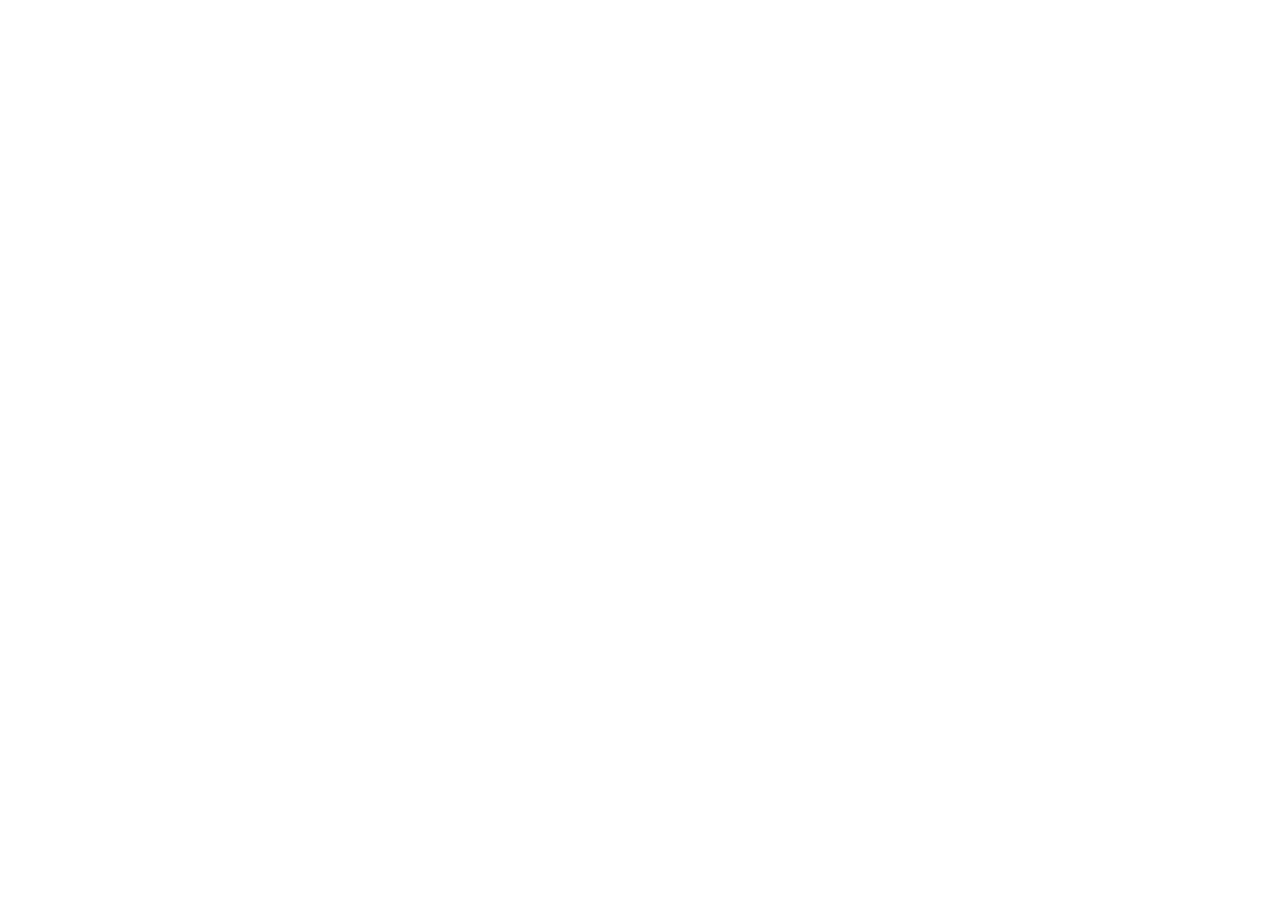
==== commit 807ef94d: "Add files via upload" ====
--- a/index.html
+++ b/index.html
@@ -9,25 +9,50 @@
     <link rel="icon" href="./favicon-48x48.png" sizes="48x48" type="image/png" />
     <link rel="apple-touch-icon" href="./apple-touch-icon.png" />
     <title>Smart School Results by Athanas Inspires</title>
-    <script type="module" crossorigin src="./assets/index-D9Qo5V1R.js"></script>
+    <script type="module" crossorigin src="./assets/index-DhOdcqYw.js"></script>
     <link rel="modulepreload" crossorigin href="./assets/rolldown-runtime-COiEfhsA.js">
     <link rel="modulepreload" crossorigin href="./assets/jsx-runtime-CldxteV5.js">
+    <link rel="modulepreload" crossorigin href="./assets/workspace-state-CCWeCG8o.js">
+    <link rel="modulepreload" crossorigin href="./assets/preferences-CVVCwSQQ.js">
     <link rel="modulepreload" crossorigin href="./assets/import-wrapper-prod-jtQInq1d.js">
-    <link rel="modulepreload" crossorigin href="./assets/workspace-state-DauQl7Uv.js">
-    <link rel="modulepreload" crossorigin href="./assets/preferences-nsOAQ93Y.js">
+    <link rel="modulepreload" crossorigin href="./assets/preload-helper-CRzLMJPS.js">
+    <link rel="modulepreload" crossorigin href="./assets/db-ChilJUQ1.js">
     <link rel="modulepreload" crossorigin href="./assets/text-Cvvps6CO.js">
-    <link rel="modulepreload" crossorigin href="./assets/useI18n-CM9eYh4n.js">
+    <link rel="modulepreload" crossorigin href="./assets/useI18n-WQ2WUEvk.js">
     <link rel="modulepreload" crossorigin href="./assets/chunk-OB3PAWPO-Cttlpxhf.js">
     <link rel="modulepreload" crossorigin href="./assets/createLucideIcon-DNdZxDmG.js">
     <link rel="modulepreload" crossorigin href="./assets/text-pKU4il_5.js">
+    <link rel="modulepreload" crossorigin href="./assets/loader-circle-CKdVo_tQ.js">
+    <link rel="modulepreload" crossorigin href="./assets/search-x-DXd-zR1n.js">
+    <link rel="modulepreload" crossorigin href="./assets/ConfirmDialog-CmGvGN7z.js">
     <link rel="modulepreload" crossorigin href="./assets/streams-OWVIGmXI.js">
     <link rel="modulepreload" crossorigin href="./assets/examination-policy-Co5eGCa9.js">
+    <link rel="modulepreload" crossorigin href="./assets/ids-Bro4AhpU.js">
+    <link rel="modulepreload" crossorigin href="./assets/active-school-Bd4ATcNe.js">
+    <link rel="modulepreload" crossorigin href="./assets/repository-BIjKZ836.js">
     <link rel="modulepreload" crossorigin href="./assets/subjects-BEHp22s2.js">
-    <link rel="modulepreload" crossorigin href="./assets/context-BLGR04JL.js">
-    <link rel="modulepreload" crossorigin href="./assets/WorkLink-DKlGr4aO.js">
+    <link rel="modulepreload" crossorigin href="./assets/types-BMUIxoV1.js">
+    <link rel="modulepreload" crossorigin href="./assets/dexie-react-hooks-YjxgiUh4.js">
+    <link rel="modulepreload" crossorigin href="./assets/EmptyState-D9obZEwE.js">
+    <link rel="modulepreload" crossorigin href="./assets/context-JaHGpmsd.js">
+    <link rel="modulepreload" crossorigin href="./assets/WorkLink-BAspqOei.js">
+    <link rel="modulepreload" crossorigin href="./assets/NextAction-D8dg5EWh.js">
+    <link rel="modulepreload" crossorigin href="./assets/class-labels-lp07vwb9.js">
     <link rel="modulepreload" crossorigin href="./assets/format-CmlmwK9r.js">
+    <link rel="modulepreload" crossorigin href="./assets/backup-risk-C0N6bspd.js">
+    <link rel="modulepreload" crossorigin href="./assets/match-CQyRx1X-.js">
+    <link rel="modulepreload" crossorigin href="./assets/aux-db-gXcQYMeD.js">
+    <link rel="modulepreload" crossorigin href="./assets/report-display-7XMTWP6Y.js">
+    <link rel="modulepreload" crossorigin href="./assets/validation-BbO2QytI.js">
     <link rel="modulepreload" crossorigin href="./assets/class-sheet-CQ-tvc5F.js">
-    <link rel="stylesheet" crossorigin href="./assets/index-DjV75BeX.css">
+    <link rel="modulepreload" crossorigin href="./assets/report-KtI6V4Qd.js">
+    <link rel="modulepreload" crossorigin href="./assets/types-Cbd09qVI.js">
+    <link rel="modulepreload" crossorigin href="./assets/ProcessingStatus-5o3JZjd7.js">
+    <link rel="modulepreload" crossorigin href="./assets/grid-BWaW4lba.js">
+    <link rel="modulepreload" crossorigin href="./assets/validate-9DiFrbns.js">
+    <link rel="stylesheet" crossorigin href="./assets/ConfirmDialog-BtsT-K3Y.css">
+    <link rel="stylesheet" crossorigin href="./assets/EmptyState-CoxQs-xd.css">
+    <link rel="stylesheet" crossorigin href="./assets/index-stZi-DdD.css">
   <link rel="manifest" href="./manifest.webmanifest"></head>
   <body>
     <div id="root"></div>
